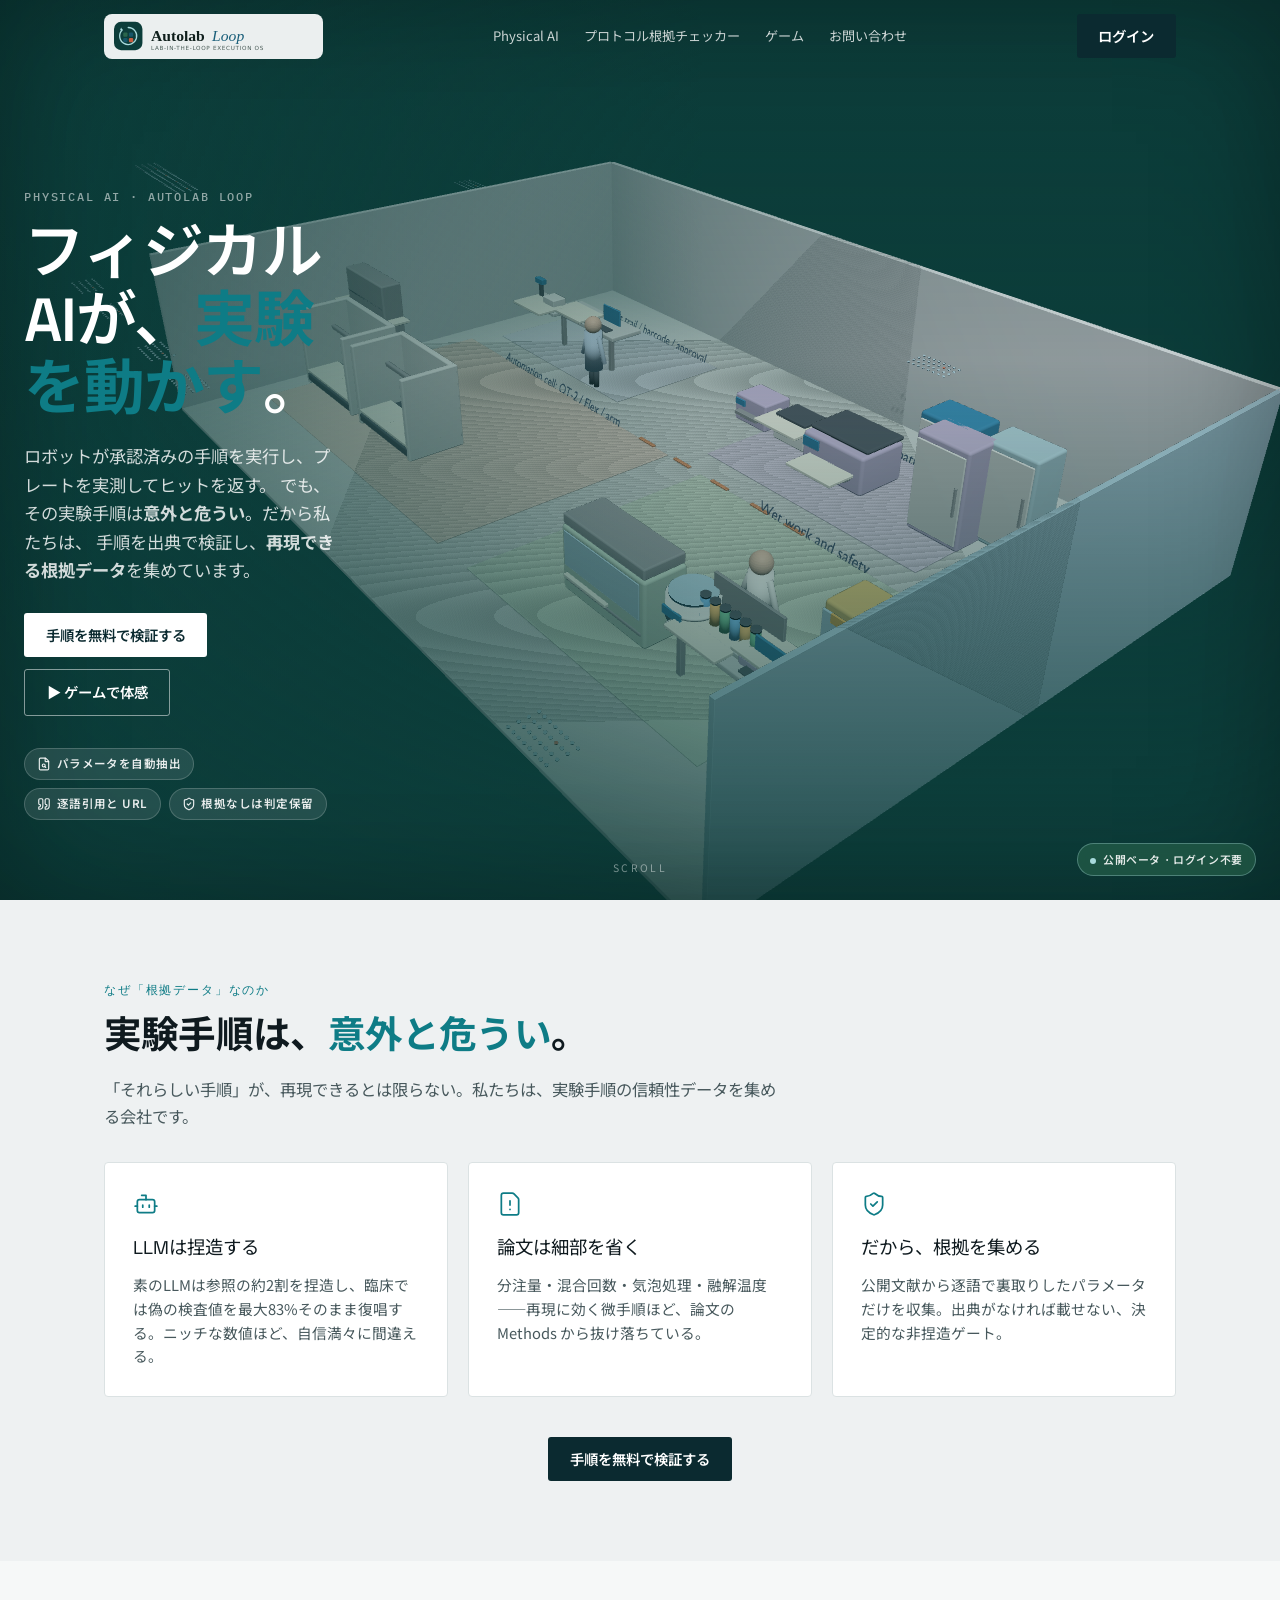
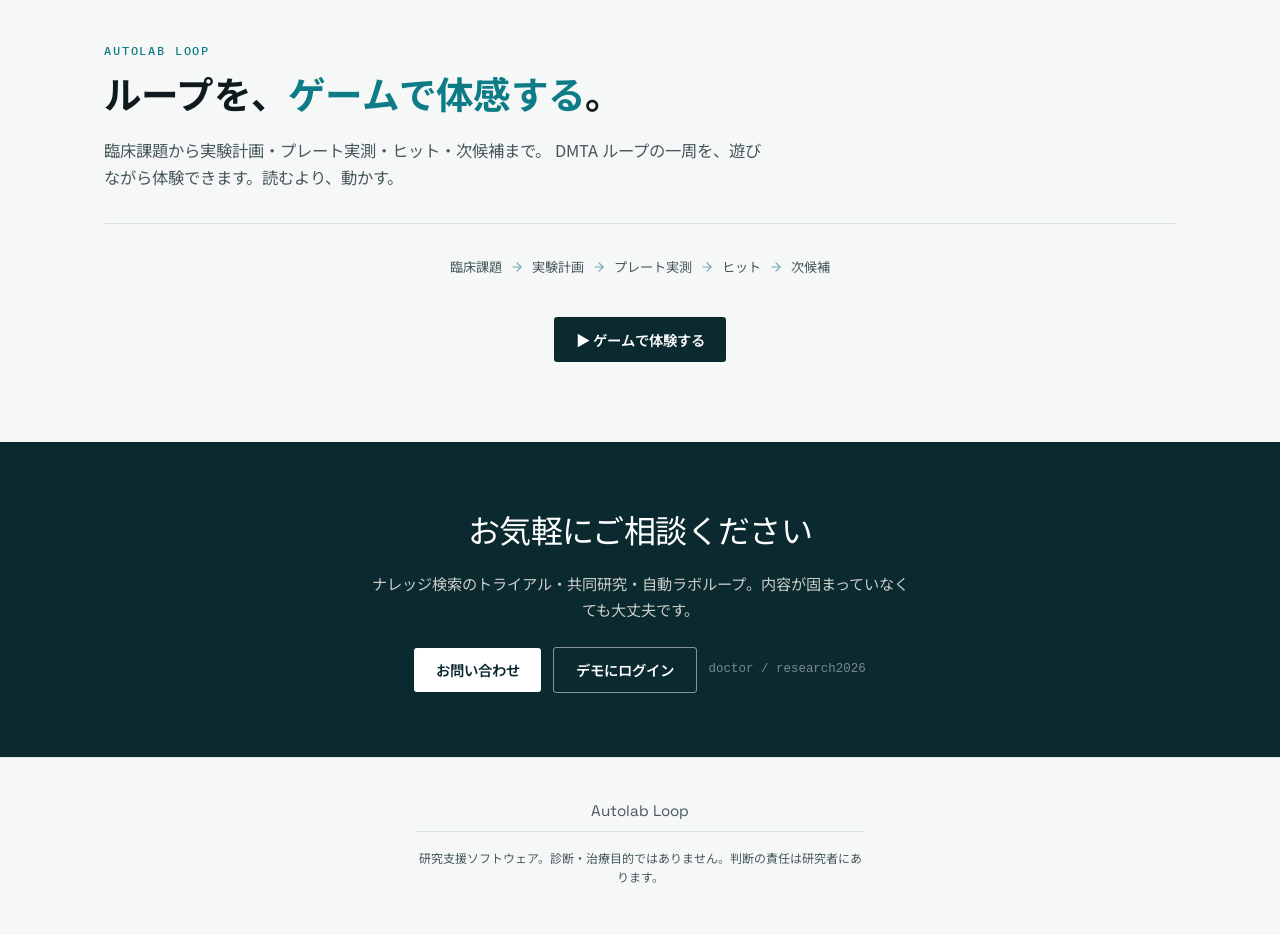
==== index.html @ 8e55e50b "Deploy: publish game + latest site build" ====
<!doctype html>
<html lang="ja">
  <head>
    <meta charset="UTF-8" />
    <link rel="icon" type="image/svg+xml" href="/brand/logo-icon.svg" />
    <meta name="viewport" content="width=device-width, initial-scale=1.0" />
    <meta name="description" content="Autolab Loop — 医師が臨床課題から DMTA を回す Lab-in-the-Loop 実行 OS" />
    <link rel="preconnect" href="https://fonts.googleapis.com" />
    <link rel="preconnect" href="https://fonts.gstatic.com" crossorigin />
    <link
      href="https://fonts.googleapis.com/css2?family=Space+Grotesk:wght@500;600;700&family=IBM+Plex+Mono:wght@400;500;600&family=Noto+Sans+JP:wght@400;500;700&display=swap"
      rel="stylesheet"
    />
    <title>Autolab Loop — Lab-in-the-Loop 実行基盤</title>
    <script type="module" crossorigin src="/assets/index-CVgSZzL8.js"></script>
    <link rel="stylesheet" crossorigin href="/assets/index-A05I773V.css">
  </head>
  <body>
    <div id="root"></div>
  </body>
</html>
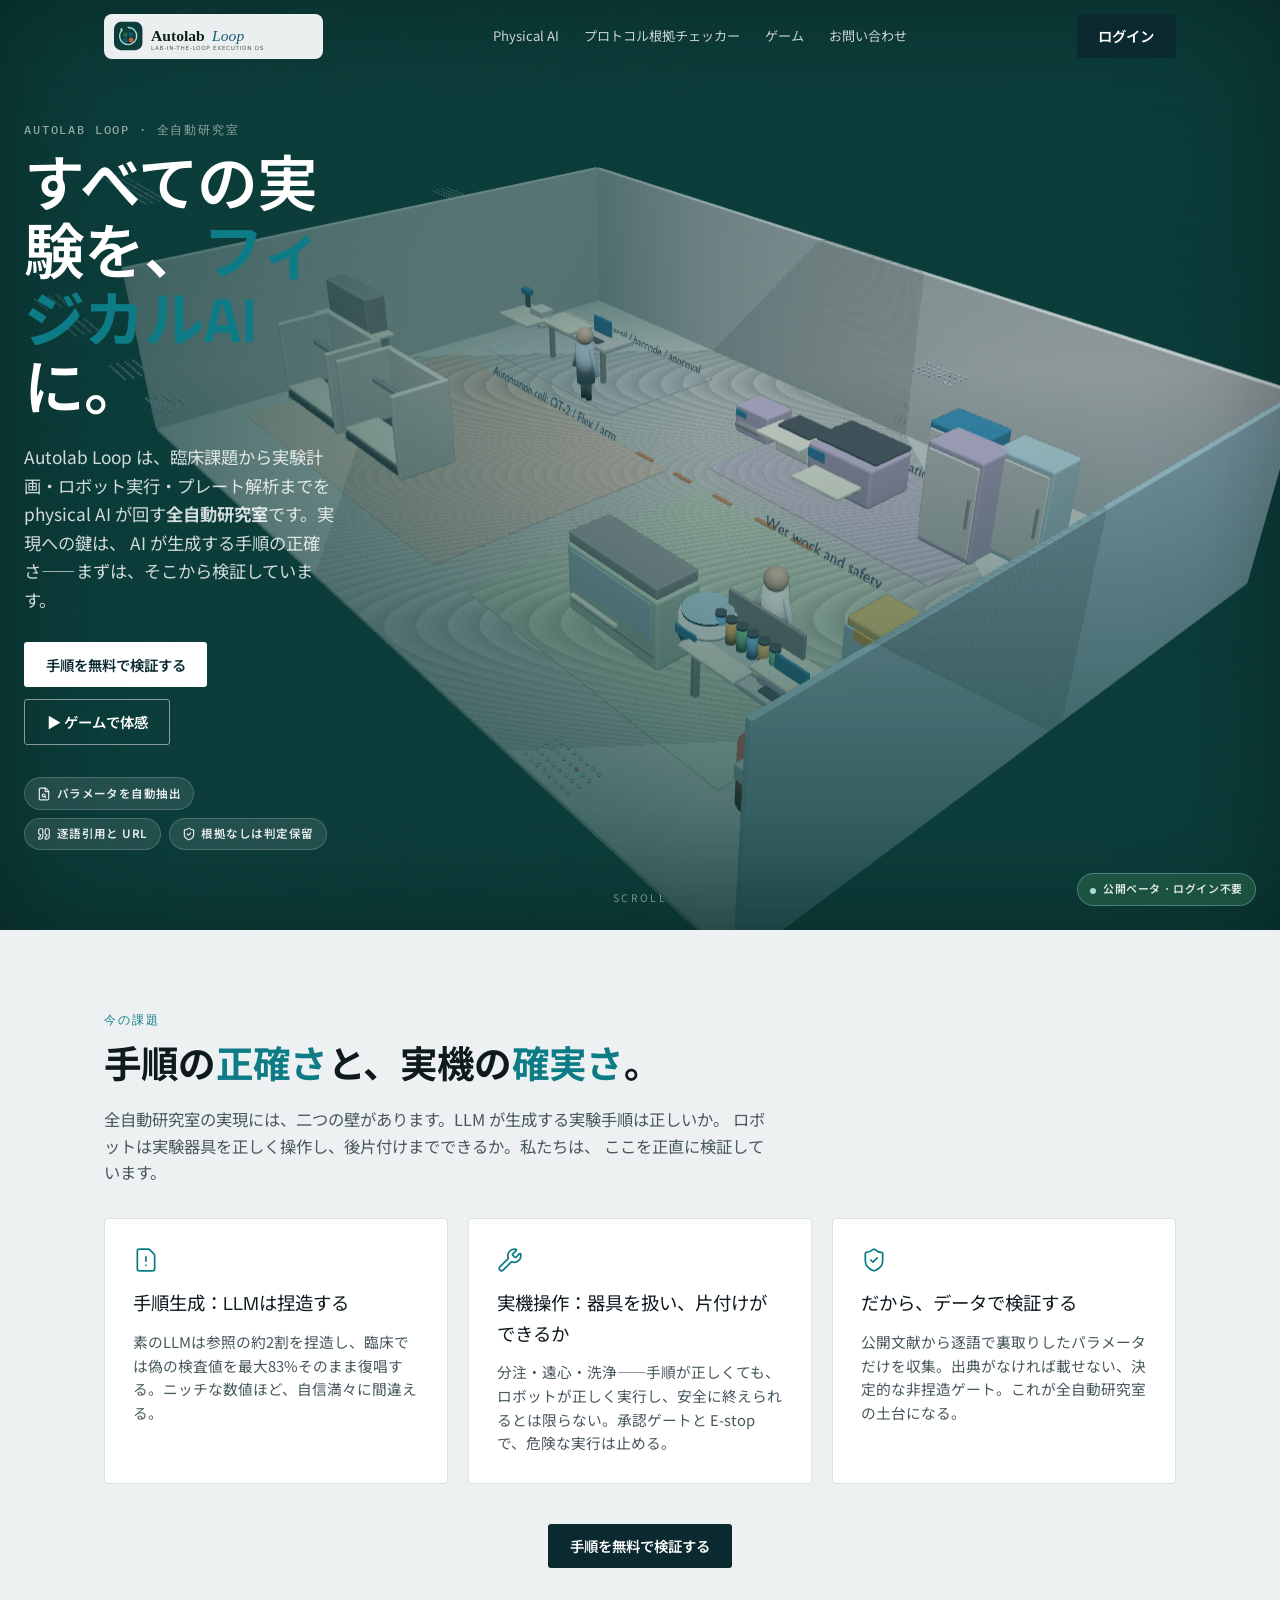
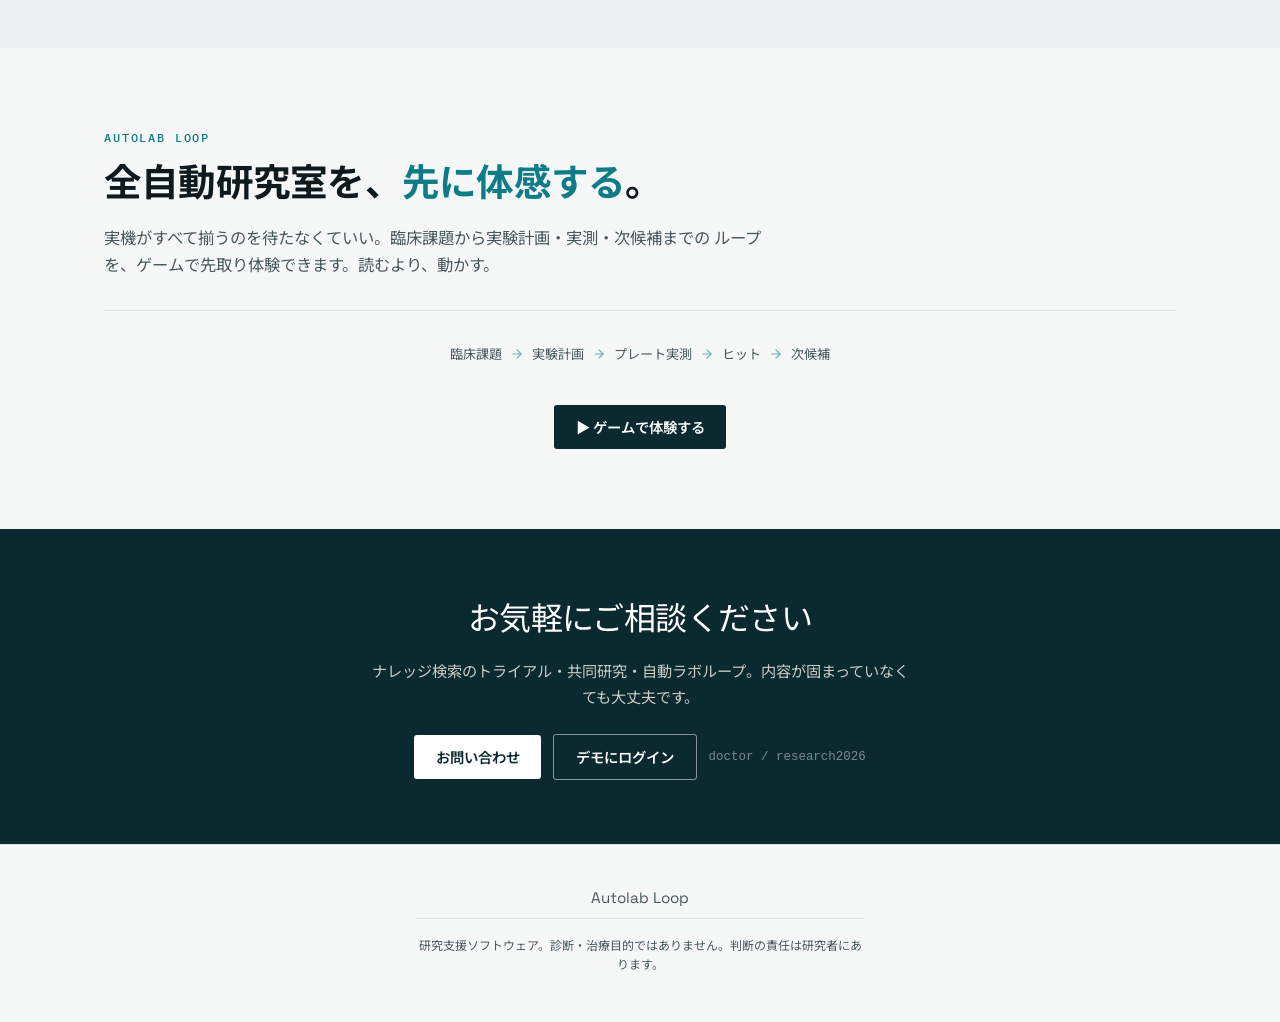
==== commit cc34b2a1: "Deploy: publish game + latest site build" ====
--- a/index.html
+++ b/index.html
@@ -12,7 +12,7 @@
       rel="stylesheet"
     />
     <title>Autolab Loop — Lab-in-the-Loop 実行基盤</title>
-    <script type="module" crossorigin src="/assets/index-CVgSZzL8.js"></script>
+    <script type="module" crossorigin src="/assets/index-BHdbxC7b.js"></script>
     <link rel="stylesheet" crossorigin href="/assets/index-A05I773V.css">
   </head>
   <body>
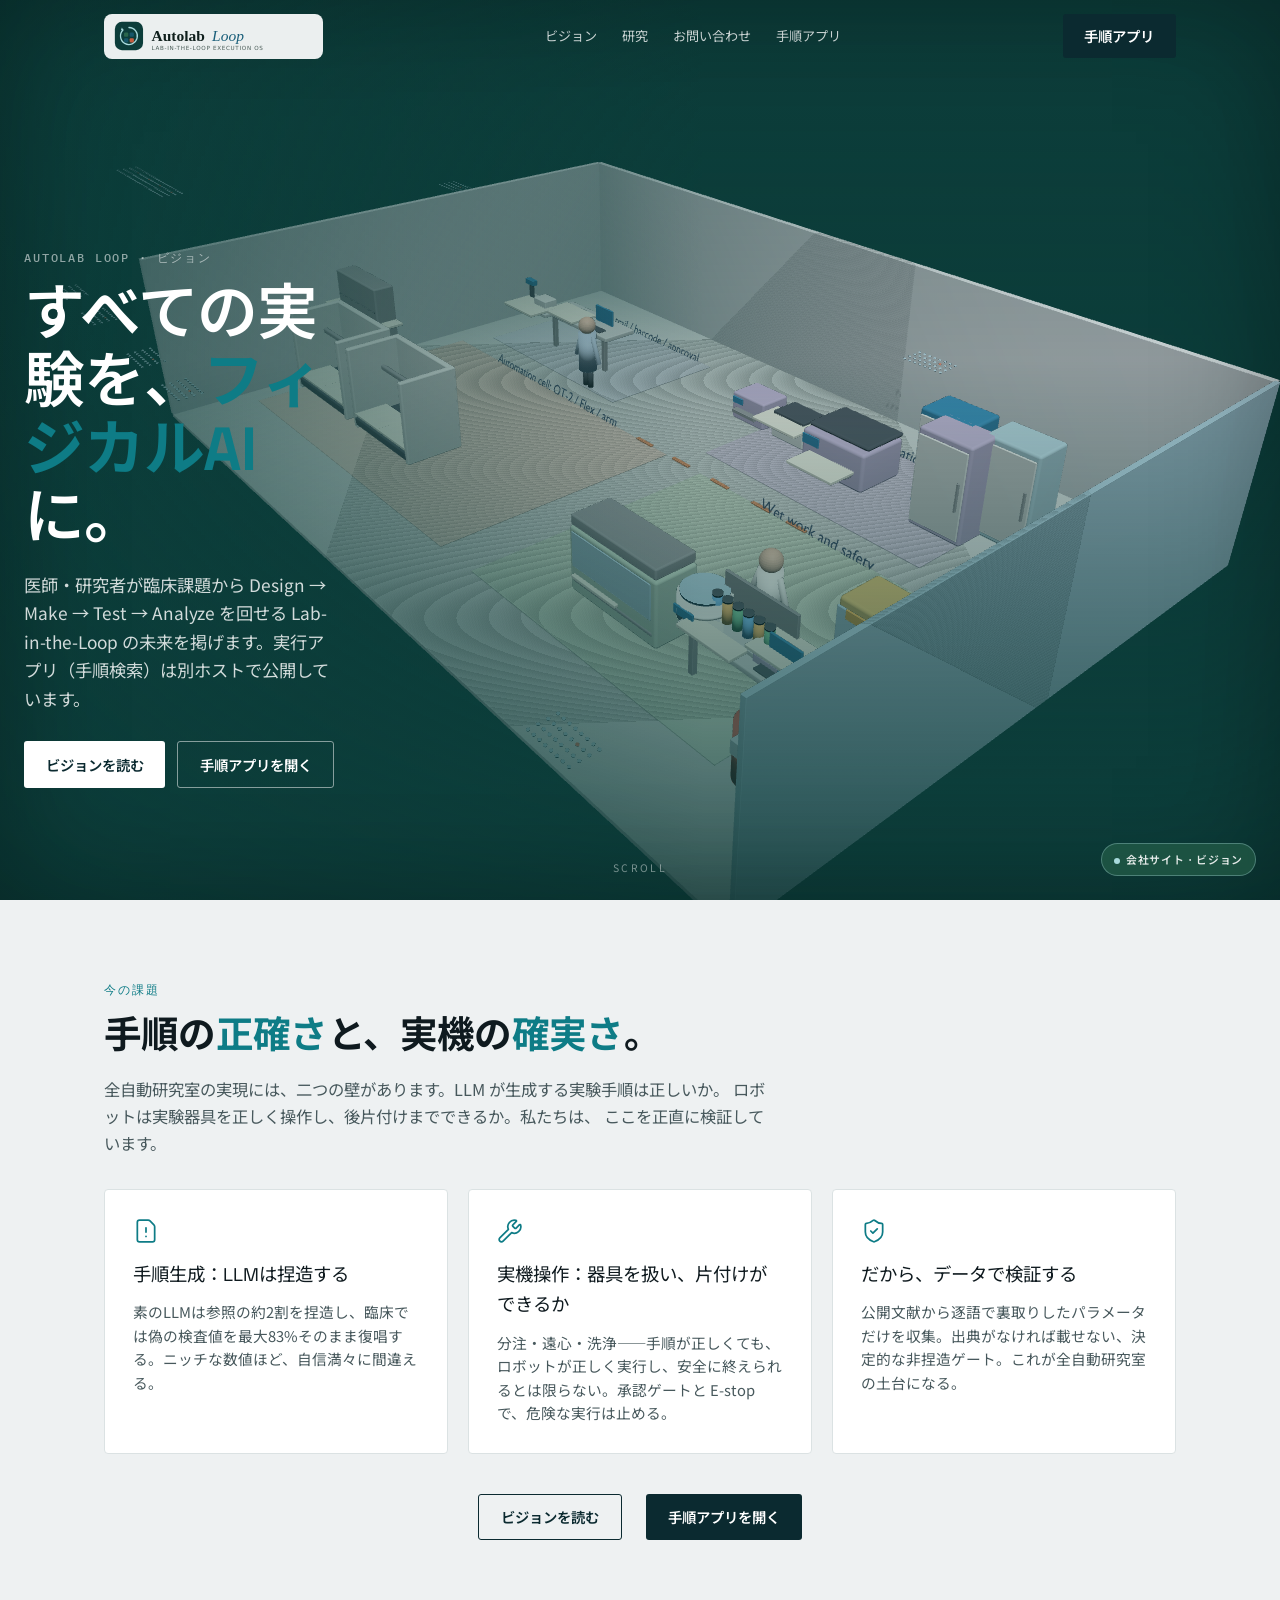
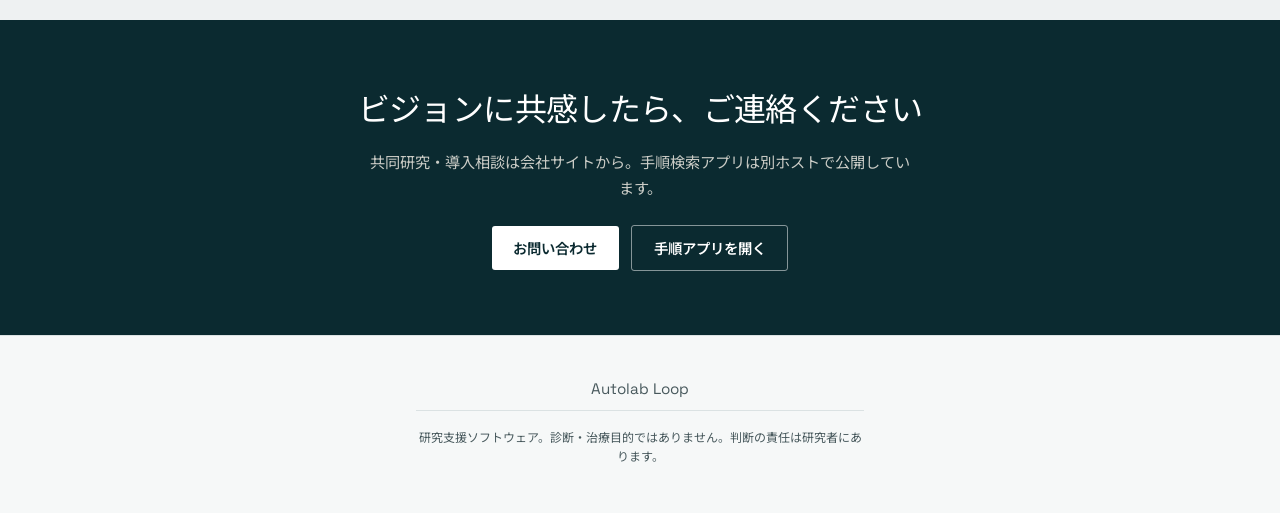
==== commit e846fded: "Specialize as company vision site; redirect /game to GCP app. Co-authored-by: Cursor <cursoragent@cu" ====
--- a/index.html
+++ b/index.html
@@ -12,8 +12,8 @@
       rel="stylesheet"
     />
     <title>Autolab Loop — Lab-in-the-Loop 実行基盤</title>
-    <script type="module" crossorigin src="/assets/index-BHdbxC7b.js"></script>
-    <link rel="stylesheet" crossorigin href="/assets/index-A05I773V.css">
+    <script type="module" crossorigin src="/assets/index-BkSNQyG3.js"></script>
+    <link rel="stylesheet" crossorigin href="/assets/index-viepvEU4.css">
   </head>
   <body>
     <div id="root"></div>
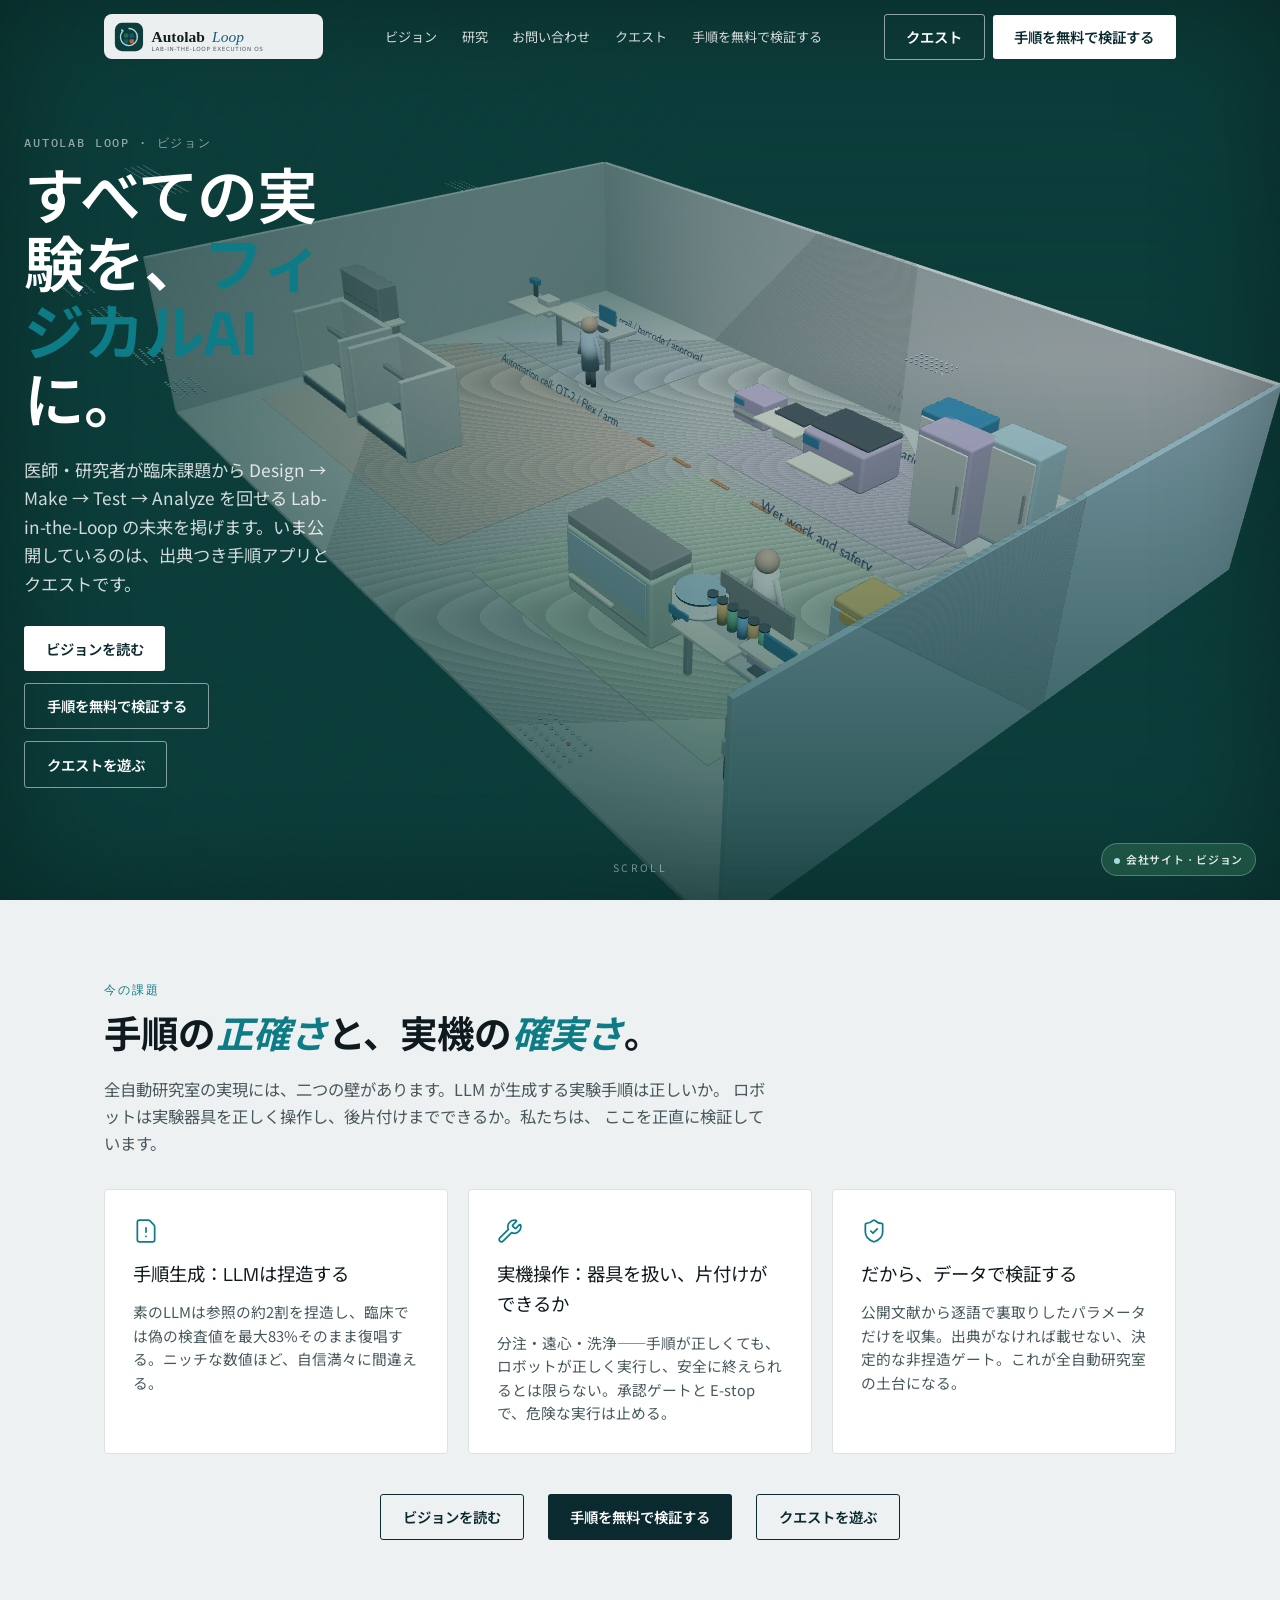
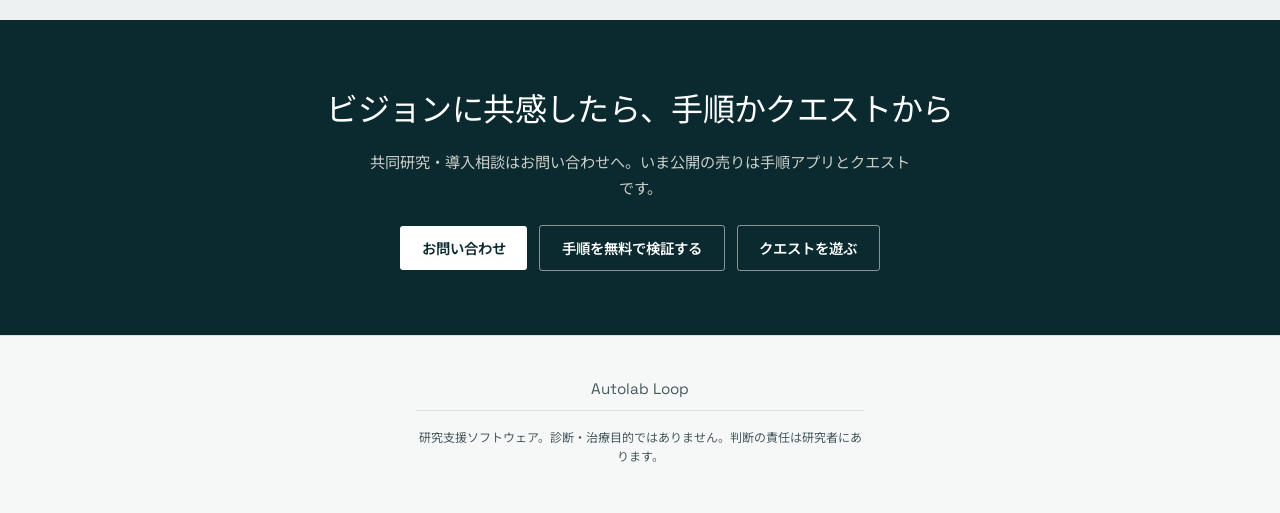
==== commit 6d00bc69: "Ship company CTAs to protocol search and quest. EOF  Co-authored-by: Cursor <cursoragent@cursor.com>" ====
--- a/index.html
+++ b/index.html
@@ -12,8 +12,10 @@
       rel="stylesheet"
     />
     <title>Autolab Loop — Lab-in-the-Loop 実行基盤</title>
-    <script type="module" crossorigin src="/assets/index-BkSNQyG3.js"></script>
-    <link rel="stylesheet" crossorigin href="/assets/index-viepvEU4.css">
+    <script type="module" crossorigin src="/assets/index-BzM7G8Aq.js"></script>
+    <link rel="modulepreload" crossorigin href="/assets/HomeLayout-CtEUGFu_.js">
+    <link rel="stylesheet" crossorigin href="/assets/HomeLayout-CP3YM33f.css">
+    <link rel="stylesheet" crossorigin href="/assets/index-CSLa71C0.css">
   </head>
   <body>
     <div id="root"></div>
--- a/assets/HomeLayout-CP3YM33f.css
+++ b/assets/HomeLayout-CP3YM33f.css
@@ -0,0 +1 @@
+.home-site{--ink:#0f1f1c;--ink-muted:#4a5c58;--paper:#f5f0e8;--paper-alt:#ebe4d8;--teal:#1a5f7a;--teal-dark:#0c3d3a;--green:#2d6a4f;--hit:#c45c3e;--rule:#d4cfc4;--serif:Georgia, "Times New Roman", "Yu Mincho", "Hiragino Mincho ProN", serif;--sans:system-ui, -apple-system, "Segoe UI", sans-serif;scroll-behavior:smooth;color:var(--ink);font-family:var(--sans);background:var(--paper);line-height:1.65}.home-container{max-width:1120px;margin:0 auto;padding:0 1.5rem}.home-kicker{letter-spacing:.14em;text-transform:uppercase;color:var(--teal);margin-bottom:.75rem;font-size:.72rem;font-weight:600}.home-kicker--light{color:#ffffff8c}.home-section h2{font-family:var(--serif);margin:0 0 1rem;font-size:clamp(1.65rem,3.5vw,2.35rem);font-weight:600;line-height:1.3}.home-section-lead{color:var(--ink-muted);max-width:42rem;margin:0 0 2rem;font-size:1.02rem}.home-section-lead--light{color:#ffffffb8}.home-section{padding:5rem 0}.home-section--alt{background:var(--paper-alt)}.home-section--dark{background:var(--teal-dark);color:#fff}.home-section--dark h2{color:#fff}.home-hero--minimal{background:var(--paper);min-height:auto;padding:7rem 0 3rem}.home-hero-glow--soft{opacity:.45;background:radial-gradient(70% 50% at 50% 0,#1a5f7a1f,#0000)}.home-hero-minimal-inner{text-align:center;flex-direction:column;align-items:center;gap:2.5rem;display:flex}.home-hero--minimal h1{font-family:var(--serif);letter-spacing:-.02em;margin:0 0 1rem;font-size:clamp(2.2rem,5.5vw,3.25rem);font-weight:600;line-height:1.2}.home-hero--minimal h1 em{color:var(--teal-dark);font-style:italic}.home-hero-tagline{color:var(--ink-muted);margin:0 0 1.75rem;font-size:1.05rem;line-height:1.6}.home-hero-minimal-visual{width:100%;max-width:520px}.home-hero-minimal-visual .lab-loop-scene{border-radius:12px;overflow:hidden;box-shadow:0 24px 48px #0c3d3a14}.home-block{border-top:1px solid var(--rule);padding:4rem 0}.home-block--alt{background:var(--paper-alt)}.home-block-inner{max-width:880px}.home-block-head{margin-bottom:2rem}.home-block-num{letter-spacing:.2em;color:var(--teal);margin-bottom:.65rem;font-size:.7rem;font-weight:600;display:block}.home-block-head h2{font-family:var(--serif);letter-spacing:-.01em;margin:0 0 .65rem;font-size:clamp(1.5rem,3vw,2rem);font-weight:600}.home-block-head p{color:var(--ink-muted);max-width:32rem;margin:0;font-size:.98rem;line-height:1.65}.home-block-note{color:var(--ink-muted);margin:1.5rem 0 0;font-size:.88rem;line-height:1.55}.home-dmta-strip{grid-template-columns:repeat(2,1fr);gap:.75rem;display:grid}@media (width>=720px){.home-dmta-strip{grid-template-columns:repeat(4,1fr);gap:0}}.home-dmta-item{border:1px solid var(--rule);background:#fff;border-radius:8px;align-items:flex-start;gap:.75rem;padding:1.25rem 1rem;display:flex;position:relative}@media (width>=720px){.home-dmta-item{border:none;border-right:1px solid var(--rule);background:0 0;border-radius:0;padding:0 1.25rem}.home-dmta-item:first-child{padding-left:0}.home-dmta-item:last-child{border-right:none;padding-right:0}}.home-dmta-letter{font-family:var(--serif);color:var(--teal-dark);font-size:1.75rem;font-weight:600;line-height:1}.home-dmta-item strong{margin-bottom:.15rem;font-size:.92rem;display:block}.home-dmta-item span{color:var(--ink-muted);font-size:.8rem}.home-dmta-sep{display:none}.home-tag-list{flex-wrap:wrap;gap:.5rem;margin:0;padding:0;list-style:none;display:flex}.home-tag-list li{border:1px solid var(--rule);color:var(--ink);background:#fff;border-radius:999px;padding:.45rem .85rem;font-size:.84rem}.home-block--alt .home-tag-list li{background:var(--paper)}.home-outcome-cards{grid-template-columns:1fr;gap:1rem;display:grid}@media (width>=720px){.home-outcome-cards{grid-template-columns:repeat(3,1fr)}}.home-outcome-card{border:1px solid var(--rule);background:#fff;border-radius:8px;padding:1.5rem}.home-block--alt .home-outcome-card{background:var(--paper)}.home-outcome-card h3{font-family:var(--serif);color:var(--teal-dark);margin:0 0 .5rem;font-size:1.05rem}.home-outcome-card p{color:var(--ink-muted);margin:0;font-size:.86rem;line-height:1.55}.home-flow-line{border-top:1px solid var(--rule);flex-wrap:wrap;justify-content:center;align-items:center;gap:.35rem .5rem;margin-top:2rem;padding-top:2rem;display:flex}.home-flow-step{color:var(--ink-muted);align-items:center;gap:.5rem;font-size:.82rem;display:inline-flex}.home-flow-arrow{color:var(--teal);opacity:.6}.home-cta--minimal{text-align:center;padding:3.5rem 0}.home-cta--minimal h2{font-family:var(--serif);margin:0 0 1.25rem;font-size:1.5rem}.home-cta--minimal p{display:none}.home-footer--minimal{text-align:center;border-top:1px solid var(--rule);padding:2rem 0 2.5rem}.home-footer--minimal>.home-container>p:first-child{font-family:var(--serif);margin:0 0 .5rem;font-size:.95rem}.home-footer--minimal .home-footer-disclaimer{max-width:28rem;margin:0 auto;font-size:.75rem}.home-value-grid{grid-template-columns:1fr;gap:1.25rem;display:grid}@media (width>=768px){.home-value-grid{grid-template-columns:repeat(3,1fr)}}.home-value-card{border:1px solid var(--rule);background:#fff;border-radius:4px;padding:1.75rem}.home-value-icon{color:var(--teal);margin-bottom:1rem}.home-value-card h3{font-family:var(--serif);margin:0 0 .65rem;font-size:1.15rem}.home-value-card p{color:var(--ink-muted);margin:0;font-size:.92rem;line-height:1.6}.home-focus-dmta{flex-direction:column;gap:.75rem;margin-top:2rem;display:flex}@media (width>=900px){.home-focus-dmta{flex-flow:wrap;align-items:stretch}}.home-focus-dmta-step{opacity:.55;background:#ffffff0d;border:1px solid #ffffff26;border-radius:4px;flex:1;align-items:flex-start;gap:.75rem;min-width:200px;padding:1.1rem 1rem;transition:opacity .25s,border-color .25s,background .25s;display:flex}.home-focus-dmta-step.is-active{opacity:1;background:#ffffff1a;border-color:#a8dadc80}.home-focus-dmta-letter{color:var(--step-color,#a8dadc);font-size:1.5rem;font-weight:800;line-height:1}.home-focus-dmta-step strong{color:#fff;margin-bottom:.25rem;font-size:.95rem;display:block}.home-focus-dmta-step p{color:#ffffffb8;margin:0;font-size:.82rem;line-height:1.45}.home-focus-dmta-arrow{color:#ffffff59;flex-shrink:0;margin-top:.35rem;display:none}@media (width>=900px){.home-focus-dmta-arrow{display:block}}.home-focus-dmta-loop{color:#ffffff8c;justify-content:center;align-items:center;gap:.4rem;width:100%;padding:.5rem;font-size:.78rem;display:flex}.home-focus-built{grid-template-columns:1fr;gap:.65rem;margin:0;padding:0;list-style:none;display:grid}@media (width>=640px){.home-focus-built{grid-template-columns:repeat(2,1fr)}}.home-focus-built li{border:1px solid var(--rule);background:#fff;border-radius:4px;align-items:flex-start;gap:.65rem;padding:1rem 1.1rem;display:flex}.home-focus-built li svg{color:var(--green);flex-shrink:0;margin-top:.1rem}.home-focus-built strong{margin-bottom:.15rem;font-size:.92rem;display:block}.home-focus-built span{color:var(--ink-muted);font-size:.82rem;line-height:1.45}.home-focus-outcomes{grid-template-columns:1fr;gap:1rem;margin-bottom:2rem;display:grid}@media (width>=768px){.home-focus-outcomes{grid-template-columns:repeat(2,1fr)}}.home-focus-outcome{border:1px solid var(--rule);background:#fff;border-radius:4px;padding:1.5rem}.home-focus-outcome svg{color:var(--teal);margin-bottom:.75rem}.home-focus-outcome h3{font-family:var(--serif);margin:0 0 .5rem;font-size:1.1rem}.home-focus-outcome p{color:var(--ink-muted);margin:0;font-size:.88rem;line-height:1.55}.home-focus-example{background:var(--teal-dark);color:#fff;border-radius:4px;padding:1.5rem 1.75rem}.home-focus-example h3{font-family:var(--serif);color:#fff;margin:0 0 1rem;font-size:1.05rem}.home-focus-example ol{flex-direction:column;gap:.85rem;margin:0;padding:0;list-style:none;display:flex}.home-focus-example li{border-left:2px solid #a8dadc73;flex-direction:column;gap:.2rem;padding-left:1rem;display:flex}.home-focus-example strong{letter-spacing:.06em;text-transform:uppercase;color:#a8dadc;font-size:.78rem}.home-focus-example span{color:#ffffffe0;font-size:.92rem;line-height:1.5}.home-btn{cursor:pointer;border:none;border-radius:3px;justify-content:center;align-items:center;padding:.65rem 1.35rem;font-size:.9rem;font-weight:600;text-decoration:none;transition:background .15s,color .15s,border-color .15s;display:inline-flex}.home-btn--solid{background:var(--teal-dark);color:#fff!important}.home-btn--solid:hover{background:#0a302e}.home-btn--ghost{border:1px solid var(--teal-dark);background:0 0;color:var(--teal-dark)!important}.home-btn--ghost:hover{background:#0c3d3a0f}.home-btn--light.home-btn--solid{background:#fff;color:var(--teal-dark)!important}.home-btn--light.home-btn--ghost{border-color:#ffffff80;color:#fff!important}.home-nav{z-index:100;transition:background .2s,box-shadow .2s;position:fixed;top:0;left:0;right:0}.home-nav--scrolled{-webkit-backdrop-filter:blur(10px);backdrop-filter:blur(10px);box-shadow:0 1px 0 var(--rule);background:#f5f0e8f0}.home-nav-inner{align-items:center;gap:1rem;max-width:1120px;margin:0 auto;padding:.85rem 1.5rem;display:flex}.home-nav-brand{cursor:pointer;text-align:left;background:0 0;border:none;flex:0 auto;align-items:center;min-width:0;max-width:min(200px,48vw);padding:0;text-decoration:none;display:inline-flex}.home-nav-logo{object-fit:contain;object-position:left center;max-width:100%;display:block;width:auto!important}.home-nav-logo--full{height:34px!important}.home-nav-brand-compact{align-items:center;gap:.4rem;min-width:0;display:none}.home-nav-logo--icon{flex-shrink:0;width:22px!important;height:22px!important}.home-nav-brand-name{font-family:var(--serif);letter-spacing:-.02em;color:var(--ink);white-space:nowrap;font-size:.92rem;font-weight:650;line-height:1}.home-nav-mark{font-family:var(--serif);color:var(--ink);font-size:1.15rem;font-weight:600;display:block}.home-nav-tag{letter-spacing:.06em;color:var(--ink-muted);font-size:.65rem;display:block}.home-nav-links{flex:1;justify-content:center;gap:.25rem;display:none}@media (width>=900px){.home-nav-links{display:flex}}.home-nav-links a{color:var(--ink-muted);cursor:pointer;background:0 0;border:none;border-radius:3px;padding:.4rem .65rem;font-size:.82rem;text-decoration:none;transition:color .15s,background .15s}.home-nav-links a:hover,.home-nav-links a.is-active{color:var(--teal-dark);background:#1a5f7a14}.home-nav-actions{flex-shrink:0;align-items:center;gap:.5rem;margin-left:auto;display:flex}.home-nav-actions .home-btn{white-space:nowrap;flex-shrink:0}.home-nav-toggle{cursor:pointer;color:var(--ink);background:0 0;border:none;flex-shrink:0;padding:.35rem;display:flex}@media (width<=899px){.home-nav-inner{gap:.4rem;padding:.55rem .85rem}.home-nav-brand{max-width:none}.home-nav-logo--full{display:none}.home-nav-brand-compact{display:inline-flex}.home-nav-actions{gap:.3rem}.home-nav-actions .home-btn{padding:.4rem .7rem;font-size:.8rem}}@media (width<=360px){.home-nav-brand-name{font-size:.92rem}.home-nav-actions .home-btn{padding:.38rem .55rem;font-size:.74rem}}@media (width>=900px){.home-nav-toggle{display:none}.home-nav-brand{max-width:none}.home-nav-logo--full{display:block;height:34px!important}.home-nav-brand-compact{display:none}}.home-nav-mobile{background:var(--paper);border-top:1px solid var(--rule);flex-direction:column;padding:.5rem 1.5rem 1rem;display:flex}@media (width>=900px){.home-nav-mobile{display:none}}.home-nav-mobile a{text-align:left;color:var(--ink-muted);cursor:pointer;border:none;border-bottom:1px solid var(--rule);background:0 0;padding:.65rem 0;font-size:.95rem;text-decoration:none;display:block}.home-nav-mobile a.is-active{color:var(--teal-dark);font-weight:600}.home-hero{flex-direction:column;justify-content:center;min-height:100vh;padding:6rem 1.5rem 4rem;display:flex;position:relative;overflow:hidden}.home-hero-bg{pointer-events:none;position:absolute;inset:0}.home-hero-grid{background-image:linear-gradient(#1a5f7a0a 1px,#0000 1px),linear-gradient(90deg,#1a5f7a0a 1px,#0000 1px);background-size:48px 48px;position:absolute;inset:0;-webkit-mask-image:radial-gradient(80% 70% at 70% 40%,#000,#0000);mask-image:radial-gradient(80% 70% at 70% 40%,#000,#0000)}.home-hero-glow{background:radial-gradient(#1a5f7a1f,#0000 70%);width:50%;height:60%;position:absolute;top:10%;right:5%}.home-hero-inner{grid-template-columns:1fr;align-items:center;gap:3rem;width:100%;max-width:1120px;margin:0 auto;display:grid;position:relative}@media (width>=960px){.home-hero-inner{grid-template-columns:1fr 1fr}}.home-hero h1{font-family:var(--serif);margin:0 0 1.25rem;font-size:clamp(2.2rem,5.5vw,3.4rem);font-weight:600;line-height:1.2}.home-hero h1 em{color:var(--teal);font-style:normal}.home-lead{color:var(--ink-muted);max-width:32rem;margin:0 0 1.75rem;font-size:1.05rem}.home-hero-actions{flex-wrap:wrap;gap:.75rem;margin-bottom:2rem;display:flex}.home-hero-pills{flex-wrap:wrap;gap:.5rem;display:flex}.home-hero-pills span{letter-spacing:.04em;color:var(--teal-dark);background:#1a5f7a14;border:1px solid #1a5f7a26;border-radius:999px;padding:.35rem .75rem;font-size:.72rem;font-weight:600}.home-hero-visual{flex-direction:column;align-items:center;width:100%;display:flex}.lab-loop-scene{aspect-ratio:4/3.6;border:1px solid var(--rule);background:#fff;border-radius:12px;width:100%;max-width:520px;position:relative;overflow:hidden;box-shadow:0 24px 48px #0c3d3a1f,inset 0 0 0 1px #fff9}.lab-loop-canvas{width:100%;height:100%;display:block}.lab-loop-phase-bar{background:linear-gradient(#0000,#f5f0e8f2);justify-content:center;gap:.35rem;padding:.5rem .75rem;display:flex;position:absolute;bottom:0;left:0;right:0}.lab-loop-phase-chip{color:var(--ink-muted);background:#ffffffb3;border-radius:4px;align-items:center;gap:.25rem;padding:.2rem .45rem;font-size:.62rem;display:flex}.lab-loop-phase-chip strong{color:var(--teal-dark);font-size:.7rem}.home-loop-showcase-head{text-align:center;margin-bottom:2.5rem}.home-loop-showcase-head h2,.home-loop-showcase-lead{margin-left:auto;margin-right:auto}.home-loop-showcase-track{flex-wrap:wrap;justify-content:center;align-items:center;gap:.5rem;margin-bottom:2rem;display:flex}.home-loop-showcase-step{color:#ffffff8c;cursor:pointer;background:#ffffff0d;border:2px solid #ffffff26;border-radius:8px;flex-direction:column;align-items:center;gap:.15rem;min-width:100px;padding:.85rem 1rem;transition:border-color .25s,background .25s,transform .25s;display:flex;position:relative}.home-loop-showcase-step:hover{border-color:#a8dadc66}.home-loop-showcase-step.is-active{border-color:var(--step-color,#a8dadc);color:#fff;background:#ffffff1f;transform:scale(1.05);box-shadow:0 0 24px #a8dadc26}.home-loop-showcase-step.is-done{color:#ffffffd9;border-color:#2d6a4f80}.home-loop-showcase-letter{color:var(--step-color,#a8dadc);font-size:1.5rem;font-weight:800;line-height:1}.home-loop-showcase-name{letter-spacing:.06em;text-transform:uppercase;font-size:.75rem;font-weight:700}.home-loop-showcase-ja{opacity:.75;text-align:center;max-width:90px;font-size:.68rem}.home-loop-showcase-arrow{display:none}@media (width>=700px){.home-loop-showcase-arrow{opacity:.4;display:block;position:absolute;top:50%;right:-14px;transform:translateY(-50%)}}.home-loop-showcase-return{color:#a8dadccc;align-items:center;gap:.35rem;padding:.5rem .75rem;font-size:.72rem;animation:4s linear infinite home-loop-spin;display:flex}@keyframes home-loop-spin{0%{transform:rotate(0)}to{transform:rotate(360deg)}}.home-loop-showcase-visual{max-width:480px;margin:0 auto 2rem}.home-loop-showcase-cta{text-align:center;margin:0}.home-loop-mini{background:#0003;border:1px solid #ffffff1f;border-radius:10px;justify-content:center;align-items:center;min-height:180px;padding:1.5rem;display:flex}.home-loop-mini-caption{text-align:center;color:#ffffffa6;margin-top:.75rem;font-size:.78rem;display:block}.home-loop-mini-bubble{color:var(--teal-dark);background:#fff;border-radius:8px;margin-bottom:1rem;padding:.65rem 1rem;font-size:.85rem;font-weight:600;animation:2s ease-in-out infinite home-bubble-pulse}@keyframes home-bubble-pulse{0%,to{transform:translateY(0)}50%{transform:translateY(-4px)}}.home-loop-mini-mols{justify-content:center;gap:1.25rem;display:flex}.home-loop-mini-mol{width:28px;height:28px;animation:2.5s ease-in-out infinite home-mol-float;animation-delay:calc(var(--i) * .3s);border:2.5px solid #a8dadc;border-radius:50%;position:relative}.home-loop-mini-mol:after{content:"";background:#a8dadc;width:16px;height:2px;position:absolute;top:4px;right:-18px}@keyframes home-mol-float{0%,to{transform:translateY(0)rotate(0)}50%{transform:translateY(-6px)rotate(8deg)}}.home-loop-mini-plate{width:100%}.home-loop-mini-plate-grid{grid-template-columns:repeat(12,1fr);gap:3px;max-width:280px;margin:0 auto;display:grid}.home-loop-mini-well{aspect-ratio:1;animation:.4s backwards home-well-in;animation-delay:var(--d,0s);background:#a8dadc40;border-radius:50%}.home-loop-mini-well.is-hit{background:var(--hit);animation:.6s backwards home-well-hit;animation-delay:var(--d,0s);box-shadow:0 0 8px #c45c3e99}@keyframes home-well-in{0%{opacity:0;transform:scale(0)}to{opacity:1;transform:scale(1)}}@keyframes home-well-hit{0%{background:#a8dadc40;transform:scale(.5)}to{background:var(--hit);transform:scale(1.15)}}.home-loop-mini-robot{width:100%;min-height:140px;position:relative}.home-loop-mini-arm{width:80px;height:100px;position:absolute;top:0;left:50%;transform:translate(-50%)}.home-loop-mini-arm-base{background:var(--teal-dark);border-radius:4px;width:12px;height:40px;margin-left:-6px;position:absolute;top:0;left:50%}.home-loop-mini-arm-seg{background:var(--teal);transform-origin:top;border-radius:3px;width:10px;height:50px;margin-left:-5px;animation:2.8s ease-in-out infinite home-arm-swing;position:absolute;top:36px;left:50%}.home-loop-mini-arm-tip{background:var(--teal);transform-origin:top;border-radius:3px;width:20px;height:36px;margin-left:-10px;animation:2.8s ease-in-out infinite home-arm-swing;position:absolute;top:80px;left:50%}@keyframes home-arm-swing{0%,to{transform:rotate(-15deg)}50%{transform:rotate(25deg)}}.home-loop-mini-drop{background:var(--green);opacity:0;border-radius:50%/40% 40% 60% 60%;width:8px;height:12px;animation:2.8s ease-in-out infinite home-drop;position:absolute;top:108px;left:58%}@keyframes home-drop{45%{opacity:0;transform:translateY(0)}55%{opacity:.9;transform:translateY(0)}70%{opacity:0;transform:translateY(20px)}to{opacity:0}}.home-loop-mini-plate--small{width:200px;position:absolute;bottom:0;left:50%;transform:translate(-50%)}.home-loop-mini-plate--small .home-loop-mini-plate-grid{grid-template-columns:repeat(8,1fr);max-width:160px}.home-loop-mini-design{text-align:center;width:100%}.home-scroll-hint{letter-spacing:.15em;text-transform:uppercase;color:var(--ink-muted);flex-direction:column;align-items:center;gap:.5rem;font-size:.65rem;display:flex;position:absolute;bottom:2rem;left:50%;transform:translate(-50%)}.home-scroll-line{background:linear-gradient(var(--teal), transparent);width:1px;height:32px}.plate-grid-wrap{border:1px solid var(--rule);background:#fff;border-radius:8px;width:100%;max-width:340px;padding:1.25rem;box-shadow:0 8px 32px #0c3d3a14}.plate-grid-label{letter-spacing:.08em;text-transform:uppercase;color:var(--ink-muted);margin-bottom:.75rem;font-size:.65rem}.plate-grid{aspect-ratio:3/2;grid-template-columns:repeat(12,1fr);gap:4px;display:grid}.plate-well{aspect-ratio:1;border-radius:50%}.plate-grid-legend{color:var(--ink-muted);gap:1rem;margin-top:.75rem;font-size:.7rem;display:flex}.plate-grid-legend span{align-items:center;gap:.35rem;display:flex}.plate-dot{border-radius:50%;width:8px;height:8px;display:inline-block}.plate-dot--base{background:#1a5f7a40}.plate-dot--hit{background:var(--hit)}.home-problem-grid{grid-template-columns:1fr;align-items:stretch;gap:1rem;display:grid}@media (width>=768px){.home-problem-grid{grid-template-columns:1fr auto 1fr;align-items:center}}.home-problem-card{border:1px solid var(--rule);background:#fff;border-radius:4px;padding:1.75rem}.home-problem-card h3{font-family:var(--serif);margin:0 0 1rem;font-size:1.05rem}.home-problem-card ul{margin:0;padding:0;list-style:none}.home-problem-card li{color:var(--ink-muted);align-items:flex-start;gap:.6rem;margin-bottom:.65rem;font-size:.92rem;display:flex}.home-problem-card--before{border-left:3px solid #9b2226}.home-problem-card--after{border-left:3px solid var(--green)}.home-problem-arrow{color:var(--teal);font-size:1.5rem;font-weight:300;display:none}@media (width>=768px){.home-problem-arrow{align-items:center;display:flex}}.home-persona-tabs{grid-template-columns:repeat(3,1fr);gap:.5rem;margin-bottom:1.5rem;display:grid}@media (width<=640px){.home-persona-tabs{grid-template-columns:1fr}}.home-persona-tabs button{border:1px solid var(--rule);cursor:pointer;text-align:left;background:#fff;border-radius:4px;padding:1rem;transition:border-color .2s,box-shadow .2s}.home-persona-tabs button.is-active{border-color:var(--persona-color,var(--teal));box-shadow:0 0 0 1px var(--persona-color,var(--teal))}.home-persona-age{display:none}.home-persona-tab-avatar{background:var(--persona-color,var(--teal));color:#fff;border-radius:50%;justify-content:center;align-items:center;width:2rem;height:2rem;margin-bottom:.5rem;font-size:.85rem;font-weight:600;display:inline-flex}.home-persona-tab-name{font-size:.9rem;font-weight:600;display:block}.home-persona-tab-role{color:var(--ink-muted);margin-top:.15rem;font-size:.72rem;display:block}.home-persona-panel{border:1px solid var(--rule);border-top:3px solid var(--persona-color,var(--teal));background:#fff;border-radius:4px;padding:2rem}.home-persona-header{border-bottom:1px solid var(--rule);gap:1.25rem;margin-bottom:2rem;padding-bottom:1.5rem;display:flex}.home-persona-avatar{background:var(--persona-color,var(--teal));color:#fff;width:4rem;height:4rem;font-family:var(--serif);border-radius:50%;flex-shrink:0;justify-content:center;align-items:center;font-size:1.5rem;display:flex}.home-persona-header h3{font-family:var(--serif);margin:0 0 .25rem;font-size:1.35rem}.home-persona-age{color:var(--ink-muted);font-size:.85rem;font-weight:400}.home-persona-role{color:var(--ink-muted);margin:0 0 .5rem;font-size:.88rem}.home-persona-tagline{color:var(--persona-color,var(--teal));margin:0;font-size:.95rem;font-style:italic}.home-persona-grid{grid-template-columns:1fr;gap:1.5rem;display:grid}@media (width>=900px){.home-persona-grid{grid-template-columns:1fr 1fr 1.1fr}}.home-persona-col h4{text-transform:uppercase;letter-spacing:.06em;color:var(--ink);align-items:center;gap:.4rem;margin:0 0 .75rem;font-size:.82rem;display:flex}.home-persona-col ul{color:var(--ink-muted);margin:0;padding-left:1.1rem;font-size:.88rem}.home-persona-col li{margin-bottom:.45rem}.home-persona-col--solution h4{color:var(--green)}.home-week-timeline{flex-direction:column;gap:.35rem;display:flex}.home-week-row{grid-template-columns:2rem 1fr;gap:.5rem;font-size:.82rem;display:grid}.home-week-day{color:var(--persona-color,var(--teal));font-weight:700}.home-week-task{color:var(--ink-muted)}.home-loop-explorer{grid-template-columns:1fr;gap:2rem;display:grid}@media (width>=900px){.home-loop-explorer{grid-template-columns:280px 1fr}}.home-loop-steps{flex-direction:column;gap:.35rem;display:flex}.home-loop-step{cursor:pointer;text-align:left;color:#ffffffb3;background:#ffffff0f;border:1px solid #ffffff1f;border-radius:4px;grid-template-rows:auto auto;grid-template-columns:auto 1fr;gap:0 .5rem;padding:.85rem 1rem;transition:background .2s,border-color .2s;display:grid;position:relative}.home-loop-step.is-active{border-color:var(--step-color);color:#fff;background:#ffffff1f}.home-loop-step-letter{font-family:var(--serif);color:var(--step-color);grid-row:1/3;font-size:1.75rem;line-height:1}.home-loop-step-name{font-size:.9rem;font-weight:600}.home-loop-step-ja{opacity:.7;font-size:.75rem}.home-loop-step-arrow{opacity:.3;position:absolute;top:50%;right:.75rem;transform:translateY(-50%)}.home-loop-return{color:#ffffff73;align-items:center;gap:.4rem;margin-top:.5rem;padding-left:.5rem;font-size:.75rem;display:flex}.home-loop-detail{border:1px solid #ffffff26;border-left:3px solid var(--step-color);background:#ffffff14;border-radius:4px;padding:1.75rem}.home-loop-detail-header{gap:1rem;margin-bottom:1.5rem;display:flex}.home-loop-detail-letter{font-family:var(--serif);color:var(--step-color);font-size:2.5rem;line-height:1}.home-loop-detail-header h3{font-family:var(--serif);margin:0 0 .5rem;font-size:1.2rem}.home-loop-detail-header p{color:#ffffffb8;margin:0;font-size:.9rem}.home-loop-detail-grid{grid-template-columns:1fr 1fr;gap:1.5rem;margin-bottom:1.5rem;display:grid}@media (width<=560px){.home-loop-detail-grid{grid-template-columns:1fr}}.home-loop-detail-grid h4{text-transform:uppercase;letter-spacing:.08em;color:#ffffff80;margin:0 0 .5rem;font-size:.72rem}.home-loop-detail-grid ul{color:#ffffffd9;margin:0;padding-left:1rem;font-size:.88rem}.home-loop-detail-grid li{margin-bottom:.35rem}.home-loop-progress{transform-origin:0;gap:.35rem;display:flex}.home-loop-progress span{background:#ffffff26;border-radius:2px;flex:1;height:3px}.home-loop-progress span.is-done{background:var(--step-color)}.home-auto-spectrum{border:1px solid var(--rule);background:#fff;border-radius:4px;grid-template-columns:repeat(3,1fr);gap:0;margin-bottom:1.5rem;display:grid;position:relative;overflow:hidden}.home-auto-tab{cursor:pointer;color:var(--ink-muted);z-index:1;background:0 0;border:none;flex-direction:column;align-items:center;gap:.25rem;padding:1.25rem .75rem;transition:color .2s,background .2s;display:flex;position:relative}.home-auto-tab.is-active{color:var(--teal-dark);background:#1a5f7a0f}.home-auto-tab-label{font-size:.9rem;font-weight:600}.home-auto-tab-sub{opacity:.7;font-size:.7rem}.home-auto-indicator{background:var(--teal);width:33.333%;height:3px;margin-left:16.666%;position:absolute;bottom:0;left:0;transform:translate(-50%)}.home-auto-panel{border:1px solid var(--rule);background:#fff;border-radius:4px;gap:1.5rem;margin-bottom:2rem;padding:1.75rem;display:flex}.home-auto-panel-icon{background:var(--paper);width:4rem;height:4rem;color:var(--teal);border-radius:4px;flex-shrink:0;justify-content:center;align-items:center;display:flex}.home-auto-panel h3{font-family:var(--serif);margin:0 0 .5rem;font-size:1.1rem}.home-auto-phase{color:var(--teal);margin-left:.35rem;font-size:.75rem;font-weight:400}.home-auto-panel p{color:var(--ink-muted);margin:0 0 .75rem;font-size:.92rem}.home-auto-panel ul{color:var(--ink-muted);margin:0;padding-left:1.1rem;font-size:.88rem}.home-auto-flow{background:#1a5f7a0f;border-radius:4px;flex-wrap:wrap;justify-content:center;align-items:center;gap:.25rem;padding:1.25rem;display:flex}.home-auto-flow-node{align-items:center;gap:.25rem;display:flex}.home-auto-flow-node span:first-child{border:1px solid var(--rule);background:#fff;border-radius:3px;padding:.35rem .65rem;font-size:.78rem;font-weight:500}.home-auto-flow-arrow{color:var(--teal);margin:0 .15rem;font-size:.85rem}.home-compare-cards{grid-template-columns:1fr;gap:1rem;display:grid}@media (width>=640px){.home-compare-cards{grid-template-columns:1fr 1fr}}.home-compare-card{border:1px solid var(--rule);background:#fff;border-radius:4px;padding:1.25rem}.home-compare-card h3{color:var(--ink);margin:0 0 .75rem;font-size:.88rem;font-weight:600}.home-compare-split{grid-template-columns:1fr 1fr;gap:.75rem;display:grid}.home-compare-label{text-transform:uppercase;letter-spacing:.06em;color:var(--ink-muted);margin-bottom:.25rem;font-size:.65rem;display:block}.home-compare-other p,.home-compare-autolab p{color:var(--ink-muted);margin:0;font-size:.82rem;line-height:1.5}.home-compare-autolab p{color:var(--teal-dark);font-weight:500}.home-quote{border-left:3px solid var(--teal);font-family:var(--serif);background:#1a5f7a0f;margin:2.5rem 0 0;padding:1.25rem 1.5rem;font-size:1.05rem;line-height:1.55}.home-landscape-subhead{color:var(--ink);margin:2rem 0 1rem;font-size:1rem;font-weight:600}.home-landscape-layer-grid{grid-template-columns:1fr;gap:1rem;margin-bottom:2rem;display:grid}@media (width>=768px){.home-landscape-layer-grid{grid-template-columns:repeat(3,1fr)}}.home-landscape-layer{border:1px solid var(--rule);background:#fff;border-radius:4px;padding:1.25rem;position:relative}.home-landscape-layer--us{border-color:var(--teal);box-shadow:0 0 0 1px #1a5f7a26}.home-landscape-layer-num{letter-spacing:.08em;text-transform:uppercase;color:var(--teal);margin-bottom:.5rem;font-size:.65rem;font-weight:700;display:inline-block}.home-landscape-layer h4{margin:0 0 .5rem;font-size:.95rem}.home-landscape-layer p{color:var(--ink-muted);margin:0 0 .5rem;font-size:.82rem;line-height:1.55}.home-landscape-layer-vendors{color:var(--teal-dark);font-size:.78rem;font-weight:500}.home-landscape-gap{opacity:.9;font-style:italic}.home-landscape-player-list{flex-direction:column;gap:1rem;margin-bottom:2rem;display:flex}.home-landscape-player{border:1px solid var(--rule);background:#fff;border-radius:4px;overflow:hidden}.home-landscape-player-head{border-bottom:1px solid var(--rule);background:#0c3d3a0f;flex-wrap:wrap;justify-content:space-between;gap:.5rem;padding:1rem 1.25rem;display:flex}.home-landscape-player-head h3{margin:0;font-size:.95rem}.home-landscape-player-head span{color:var(--ink-muted);font-size:.72rem}.home-landscape-player-body{grid-template-columns:1fr;gap:0;display:grid}@media (width>=768px){.home-landscape-player-body{grid-template-columns:1fr 1fr}}.home-landscape-player-body>div{padding:1.25rem}.home-landscape-player-body h4{text-transform:uppercase;letter-spacing:.06em;color:var(--ink-muted);margin:0 0 .5rem;font-size:.72rem}.home-landscape-player-body p{color:var(--ink);margin:0;font-size:.84rem;line-height:1.55}.home-landscape-wedge{border-top:1px solid var(--rule);background:#2d6a4f0f}@media (width>=768px){.home-landscape-wedge{border-top:none;border-left:1px solid var(--rule)}}.home-landscape-heavy{border:1px solid var(--rule);background:#fff;border-radius:4px;margin-bottom:1rem;padding:1.5rem}.home-landscape-heavy h3{margin:0 0 1rem;font-size:.95rem}.home-landscape-heavy-grid{grid-template-columns:1fr;gap:1.25rem;margin-bottom:1rem;display:grid}@media (width>=640px){.home-landscape-heavy-grid{grid-template-columns:1fr 1fr}}.home-landscape-heavy h4{color:var(--teal-dark);margin:0 0 .5rem;font-size:.78rem;font-weight:600}.home-landscape-heavy ul{color:var(--ink-muted);margin:0;padding-left:1.1rem;font-size:.84rem;line-height:1.55}.home-landscape-heavy-autolab{color:var(--teal-dark);border-top:1px solid var(--rule);margin:0;padding-top:1rem;font-size:.88rem;font-weight:500;line-height:1.55}.home-landscape-more{text-align:center;margin-top:1.5rem}.home-roadmap{flex-direction:column;gap:0;margin-bottom:2.5rem;display:flex}.home-roadmap-item{grid-template-columns:2rem 1fr;gap:1rem;display:grid}.home-roadmap-marker{flex-direction:column;align-items:center;display:flex}.home-roadmap-dot{background:var(--rule);width:12px;height:12px;box-shadow:0 0 0 2px var(--rule);border:2px solid #fff;border-radius:50%;flex-shrink:0}.home-roadmap-item--now .home-roadmap-dot{background:var(--hit);box-shadow:0 0 0 2px var(--hit)}.home-roadmap-item--next .home-roadmap-dot{background:var(--teal);box-shadow:0 0 0 2px var(--teal)}.home-roadmap-line{background:var(--rule);flex:1;width:2px;min-height:2rem}.home-roadmap-content{padding-bottom:2rem}.home-roadmap-status{text-transform:uppercase;letter-spacing:.08em;color:var(--teal);font-size:.65rem;font-weight:600}.home-roadmap-phase{color:var(--ink-muted);margin-left:.5rem;font-size:.78rem}.home-roadmap-content h3{font-family:var(--serif);margin:.35rem 0;font-size:1.1rem}.home-roadmap-content p{color:var(--ink-muted);margin:0;font-size:.88rem}.home-principles{grid-template-columns:repeat(3,1fr);gap:1rem;display:grid}@media (width<=640px){.home-principles{grid-template-columns:1fr}}.home-principle{border:1px solid var(--rule);background:#fff;border-radius:4px;flex-direction:column;gap:.25rem;padding:1rem;display:flex}.home-principle strong{color:var(--teal-dark);font-size:.88rem}.home-principle span{color:var(--ink-muted);font-size:.78rem}.home-cta{background:var(--teal-dark);color:#fff;padding:4rem 0}.home-cta-inner{text-align:center}.home-cta h2{font-family:var(--serif);margin:0 0 .75rem;font-size:clamp(1.5rem,3vw,2rem)}.home-cta p{color:#ffffffbf;max-width:32rem;margin:0 auto 1.5rem}.home-cta-actions{flex-wrap:wrap;justify-content:center;align-items:center;gap:.75rem;display:flex}.home-cta-hint{color:#ffffff73;font-family:monospace;font-size:.78rem}.home-footer{color:var(--ink-muted);border-top:1px solid var(--rule);padding:2.5rem 0 3rem;font-size:.78rem}.home-footer p{margin:0 0 .5rem}.home-footer-disclaimer{border-top:1px solid var(--rule);margin-top:1.25rem;padding-top:1rem;line-height:1.6}.home-lab-summary{border-top:1px solid #ffffff1f;flex-wrap:wrap;gap:1.5rem;margin-top:1.5rem;padding-top:1.25rem;display:flex}.home-lab-summary div{flex-direction:column;gap:.15rem;display:flex}.home-lab-summary strong{font-family:var(--serif);color:#fff;font-size:1.5rem}.home-lab-summary span{color:#ffffff80;font-size:.75rem}.home-lab-pipeline{background:#ffffff0f;border:1px solid #ffffff1f;border-radius:4px;margin:2rem 0;padding:1.5rem}.home-lab-pipeline-title{text-transform:uppercase;letter-spacing:.08em;color:#ffffff80;margin:0 0 1rem;font-size:.78rem}.home-lab-pipeline-steps{grid-template-columns:1fr;gap:1rem;display:grid}@media (width>=768px){.home-lab-pipeline-steps{grid-template-columns:repeat(3,1fr)}}.home-lab-pipeline-step{background:#ffffff0a;border-radius:4px;flex-direction:column;gap:.35rem;padding:1rem;display:flex;position:relative}.home-lab-cmd{font-family:var(--mono);color:#7ec8b8;background:#0003;border-radius:2px;align-self:flex-start;padding:.15rem .4rem;font-size:.72rem}.home-lab-pipeline-step strong{color:#fff;font-size:.95rem}.home-lab-pipeline-step span{color:#fff9;font-size:.8rem;line-height:1.45}.home-lab-pipeline-eq{margin-top:.25rem;color:#fff6!important;font-size:.72rem!important}.home-lab-pipeline-arrow{color:#ffffff4d;z-index:1;display:none;position:absolute;top:50%;right:-.75rem;transform:translateY(-50%)}@media (width>=768px){.home-lab-pipeline-arrow{display:block}}.home-lab-grid{grid-template-columns:1fr;gap:1.5rem;margin-bottom:2.5rem;display:grid}@media (width>=900px){.home-lab-grid{grid-template-columns:340px 1fr}}.home-lab-list-title{text-transform:uppercase;letter-spacing:.08em;color:#ffffff73;margin:0 0 .75rem;font-size:.75rem}.home-lab-item{cursor:pointer;text-align:left;color:#ffffffbf;background:#ffffff0a;border:1px solid #ffffff1a;border-radius:4px;align-items:center;gap:.75rem;width:100%;margin-bottom:.35rem;padding:.75rem .85rem;transition:background .15s,border-color .15s;display:flex}.home-lab-item:hover{background:#ffffff14}.home-lab-item.is-active{color:#fff;background:#ffffff1f;border-color:#7ec8b880}.home-lab-item-text{flex-direction:column;flex:1;min-width:0;display:flex}.home-lab-item-name{white-space:nowrap;text-overflow:ellipsis;font-size:.85rem;font-weight:600;overflow:hidden}.home-lab-item-cat{opacity:.55;font-size:.68rem}.home-lab-badge{white-space:nowrap;border-radius:2px;flex-shrink:0;padding:.2rem .45rem;font-size:.62rem;font-weight:600}.home-lab-badge--active{color:#a8e6cf;background:#2d6a4f59}.home-lab-badge--planned{color:#f4c896;background:#bc6c254d}.home-lab-badge--roadmap{color:#ffffff8c;background:#ffffff1a}.home-lab-detail{background:#ffffff14;border:1px solid #ffffff26;border-radius:4px;padding:1.75rem}.home-lab-detail h3{font-family:var(--serif);color:#fff;margin:.75rem 0 .5rem;font-size:1.35rem}.home-lab-detail-role{color:#ffffffb8;margin:0 0 1.25rem;font-size:.92rem;line-height:1.55}.home-lab-dl{gap:.75rem;margin-bottom:1.25rem;display:grid}.home-lab-dl dt{text-transform:uppercase;letter-spacing:.06em;color:#ffffff73;margin-bottom:.2rem;font-size:.68rem}.home-lab-dl dd{color:#ffffffd9;margin:0;font-size:.88rem}.home-lab-dl code{color:#7ec8b8;font-size:.8rem}.home-lab-split{grid-template-columns:1fr 1fr;gap:1rem;display:grid}@media (width<=560px){.home-lab-split{grid-template-columns:1fr}}.home-lab-split h4{text-transform:uppercase;letter-spacing:.06em;color:#ffffff80;margin:0 0 .5rem;font-size:.72rem}.home-lab-split ul{color:#fffc;margin:0;padding-left:1rem;font-size:.82rem}.home-lab-split li{margin-bottom:.35rem}.home-lab-human li{color:#ffffff8c}.home-lab-matrix h3{font-family:var(--serif);color:#fff;margin:0 0 1rem;font-size:1.1rem}.home-lab-matrix-table-wrap{border:1px solid #ffffff1f;border-radius:4px;overflow-x:auto}.home-lab-matrix-table{border-collapse:collapse;width:100%;font-size:.8rem}.home-lab-matrix-table th,.home-lab-matrix-table td{text-align:left;vertical-align:top;border-bottom:1px solid #ffffff14;padding:.65rem .85rem}.home-lab-matrix-table th{color:#fff9;text-transform:uppercase;letter-spacing:.04em;background:#0003;font-size:.72rem;font-weight:600}.home-lab-matrix-table td{color:#ffffffc7}.home-lab-matrix-table td:first-child{color:#fff;white-space:nowrap;font-weight:600}.home-lab-matrix-table tr:last-child td{border-bottom:none}.home-lab-matrix-note{color:#ffffff73;margin:1rem 0 0;font-size:.78rem;line-height:1.55}.home-page-hero{background:var(--paper);border-bottom:1px solid var(--rule);padding:7rem 0 3rem}.home-page-hero h1{font-family:var(--serif);margin:0 0 1rem;font-size:clamp(1.85rem,4vw,2.75rem);font-weight:600;line-height:1.25}.home-page-hero-lead{color:var(--ink-muted);max-width:42rem;margin:0;font-size:1.05rem;line-height:1.65}.home-overview-grid{grid-template-columns:1fr;gap:1.25rem;display:grid}.home-overview-groups{flex-direction:column;gap:.35rem;margin-bottom:1.5rem;display:flex}.home-overview-group-label{color:var(--ink-muted);margin:0;font-size:.82rem;line-height:1.5}.home-overview-group-label span{color:var(--teal-dark);font-weight:700}.home-overview-group-tag{letter-spacing:.06em;text-transform:uppercase;border-radius:3px;margin-bottom:.75rem;padding:.2rem .45rem;font-size:.62rem;font-weight:700;display:inline-block}.home-overview-group-tag--product{color:var(--teal-dark);background:#1a5f7a1f}.home-overview-group-tag--research{color:#8b5a2b;background:#bc6c251f}.home-overview-group-tag--business{color:var(--green);background:#2d6a4f1f}.home-cross-links{flex-wrap:wrap;gap:.75rem;display:flex}.home-product-case-link{color:var(--ink-muted);margin:1rem 0 0;font-size:.88rem}.home-product-case-link a{color:var(--teal);font-weight:600}@media (width>=768px){.home-overview-grid{grid-template-columns:repeat(2,1fr)}}@media (width>=1024px){.home-overview-grid{grid-template-columns:repeat(4,1fr)}}.home-overview-card{border:1px solid var(--rule);height:100%;color:inherit;background:#fff;border-radius:4px;flex-direction:column;padding:1.75rem;text-decoration:none;transition:border-color .2s,box-shadow .2s,transform .2s;display:flex}.home-overview-card:hover{border-color:var(--teal);transform:translateY(-2px);box-shadow:0 8px 24px #0c3d3a14}.home-overview-icon{color:var(--teal);margin-bottom:1rem}.home-overview-card h3{font-family:var(--serif);margin:0 0 .65rem;font-size:1.25rem}.home-overview-card p{color:var(--ink-muted);flex:1;margin:0 0 1.25rem;font-size:.92rem;line-height:1.55}.home-overview-link{color:var(--teal);align-items:center;gap:.35rem;font-size:.88rem;font-weight:600;display:inline-flex}.home-company-mission{border:1px solid var(--rule);background:#fff;border-radius:4px;margin-bottom:1.5rem;padding:1.75rem}.home-company-mission h3{font-family:var(--serif);margin:0 0 .75rem;font-size:1.1rem}.home-company-mission p{color:var(--ink-muted);margin:0;line-height:1.65}.home-company-facts{border:1px solid var(--rule);background:#fff;border-radius:4px;grid-template-columns:1fr;gap:0;margin-bottom:1.5rem;display:grid;overflow:hidden}@media (width>=640px){.home-company-facts{grid-template-columns:1fr 1fr}}.home-company-fact{border-bottom:1px solid var(--rule);padding:1rem 1.25rem}.home-company-fact:nth-last-child(-n+2){border-bottom:none}@media (width<=639px){.home-company-fact:last-child{border-bottom:none}}.home-company-fact dt{letter-spacing:.06em;text-transform:uppercase;color:var(--teal);margin-bottom:.35rem;font-size:.72rem;font-weight:600}.home-company-fact dd{color:var(--ink);margin:0;font-size:.95rem;line-height:1.5}.home-company-disclaimer{background:var(--paper-alt);border:1px solid var(--rule);border-radius:4px;padding:1.75rem}.home-company-disclaimer h3{margin:0 0 .75rem;font-size:1rem}.home-company-disclaimer ul{color:var(--ink-muted);margin:0 0 1rem;padding-left:1.25rem;font-size:.92rem;line-height:1.65}.home-company-disclaimer li{margin-bottom:.35rem}.home-company-ref{color:var(--ink-muted);margin:0;font-size:.8rem;line-height:1.55}.home-case-insights{grid-template-columns:1fr;gap:1rem;display:grid}@media (width>=640px){.home-case-insights{grid-template-columns:repeat(2,1fr)}}@media (width>=1024px){.home-case-insights{grid-template-columns:repeat(3,1fr)}}.home-case-insight{border:1px solid var(--rule);background:#fff;border-radius:4px;padding:1.25rem}.home-case-insight h3{font-family:var(--serif);margin:0 0 .5rem;font-size:1rem}.home-case-insight p{color:var(--ink-muted);margin:0 0 .65rem;font-size:.88rem;line-height:1.55}.home-case-source{color:var(--teal);letter-spacing:.02em;font-size:.72rem}.home-sponsored-grid{grid-template-columns:1fr;gap:1rem;display:grid}@media (width>=768px){.home-sponsored-grid{grid-template-columns:repeat(2,1fr)}}@media (width>=1100px){.home-sponsored-grid{grid-template-columns:repeat(3,1fr)}}.home-sponsored-card{border:1px solid var(--rule);border-left:3px solid var(--teal);background:#fff;border-radius:4px;padding:1.15rem}.home-sponsored-card--insilico{border-left-color:#1a5f7a}.home-sponsored-card--enterprise-litl{border-left-color:#c45c3e}.home-sponsored-card--enterprise-design{border-left-color:#bc6c25}.home-sponsored-card--infra{border-left-color:var(--ink-muted)}.home-sponsored-head{justify-content:space-between;align-items:center;margin-bottom:.5rem;display:flex}.home-sponsored-id{letter-spacing:.06em;color:var(--teal-dark);font-size:.72rem;font-weight:700}.home-sponsored-date{color:var(--ink-muted);font-size:.72rem}.home-sponsored-card h3{margin:0 0 .5rem;font-size:.92rem;line-height:1.35}.home-sponsored-card p{color:var(--ink-muted);margin:0 0 .5rem;font-size:.82rem;line-height:1.55}.home-sponsored-take{border-top:1px solid var(--rule);padding-top:.5rem;color:var(--teal-dark)!important;margin-bottom:0!important;font-size:.8rem!important}.home-case-grid{grid-template-columns:1fr;gap:1.5rem;margin-top:2rem;display:grid}@media (width>=960px){.home-case-grid{grid-template-columns:320px 1fr}}.home-case-list{flex-direction:column;gap:.5rem;display:flex}.home-case-item{border:1px solid var(--rule);cursor:pointer;text-align:left;background:#fff;border-radius:4px;flex-direction:column;align-items:flex-start;gap:.25rem;padding:.85rem 1rem;transition:border-color .15s,background .15s;display:flex}.home-case-item:hover{border-color:var(--teal)}.home-case-item.is-active{border-color:var(--teal-dark);background:#1a5f7a0f}.home-case-item-org{letter-spacing:.04em;text-transform:uppercase;color:var(--teal);font-size:.68rem;font-weight:600}.home-case-item-title{color:var(--ink);font-size:.88rem;font-weight:600;line-height:1.4}.home-case-item-cat{color:var(--ink-muted);font-size:.75rem}.home-case-detail{border:1px solid var(--rule);background:#fff;border-radius:4px;padding:1.75rem}.home-case-detail-header{flex-wrap:wrap;gap:.5rem;margin-bottom:.75rem;display:flex}.home-case-badge{letter-spacing:.04em;text-transform:uppercase;color:var(--teal-dark);background:#1a5f7a1a;border-radius:3px;padding:.25rem .55rem;font-size:.68rem;font-weight:600}.home-case-badge--muted{background:var(--paper-alt);color:var(--ink-muted)}.home-case-detail h3{font-family:var(--serif);margin:0 0 .35rem;font-size:1.35rem;line-height:1.35}.home-case-org{color:var(--teal);margin:0 0 1rem;font-size:.85rem;font-weight:600}.home-case-summary{margin:0 0 .75rem;font-size:.95rem;line-height:1.6}.home-case-context{color:var(--ink-muted);border-bottom:1px solid var(--rule);margin:0 0 1.25rem;padding-bottom:1.25rem;font-size:.88rem;line-height:1.6}.home-case-meta{grid-template-columns:1fr 1fr;gap:1rem;margin-bottom:1.5rem;display:grid}.home-case-meta dt{letter-spacing:.06em;text-transform:uppercase;color:var(--teal);margin-bottom:.25rem;font-size:.68rem;font-weight:600}.home-case-meta dd{color:var(--ink-muted);margin:0;font-size:.88rem;line-height:1.5}.home-case-phases{flex-direction:column;gap:1rem;margin-bottom:1.5rem;display:flex}.home-case-phase{border:1px solid var(--rule);border-radius:4px;overflow:hidden}.home-case-phase h4{letter-spacing:.08em;text-transform:uppercase;background:var(--paper-alt);color:var(--teal-dark);margin:0;padding:.55rem 1rem;font-size:.78rem;font-weight:700}.home-case-phase-split{grid-template-columns:1fr;display:grid}@media (width>=640px){.home-case-phase-split{grid-template-columns:1fr 1fr}}.home-case-phase-col{padding:1rem}.home-case-phase-col--auto{border-bottom:1px solid var(--rule)}@media (width>=640px){.home-case-phase-col--auto{border-bottom:none;border-right:1px solid var(--rule)}}.home-case-phase-label{letter-spacing:.04em;text-transform:uppercase;align-items:center;gap:.35rem;margin-bottom:.5rem;font-size:.72rem;font-weight:700;display:inline-flex}.home-case-phase-col--auto .home-case-phase-label{color:var(--teal)}.home-case-phase-col--human .home-case-phase-label{color:var(--hit)}.home-case-phase-col ul{color:var(--ink-muted);margin:0;padding-left:1.1rem;font-size:.85rem;line-height:1.55}.home-case-phase-col li{margin-bottom:.3rem}.home-case-pitfalls{background:#c45c3e0f;border:1px solid #c45c3e33;border-radius:4px;margin-bottom:1.25rem;padding:1rem 1.25rem}.home-case-pitfalls h4{color:var(--hit);align-items:center;gap:.4rem;margin:0 0 .5rem;font-size:.88rem;display:flex}.home-case-pitfalls ul{color:var(--ink-muted);margin:0;padding-left:1.1rem;font-size:.85rem;line-height:1.55}.home-case-outcome{color:var(--ink);margin-bottom:1.25rem;font-size:.88rem;line-height:1.6}.home-case-autolab{background:#2d6a4f0f;border:1px solid #2d6a4f33;border-radius:4px;margin-bottom:1.25rem;padding:1rem 1.25rem}.home-case-autolab h4{color:var(--green);margin:0 0 .5rem;font-size:.88rem}.home-case-autolab p{color:var(--ink-muted);margin:0;font-size:.88rem;line-height:1.6}.home-case-sources{color:var(--ink-muted);flex-wrap:wrap;align-items:center;gap:.5rem 1rem;font-size:.78rem;display:flex}.home-case-sources a{color:var(--teal);align-items:center;gap:.25rem;text-decoration:none;display:inline-flex}.home-case-sources a:hover{text-decoration:underline}.home-case-matrix-wrap{border:1px solid #ffffff1f;border-radius:4px;overflow-x:auto}.home-case-matrix{border-collapse:collapse;width:100%;font-size:.88rem}.home-case-matrix th,.home-case-matrix td{text-align:left;border-bottom:1px solid #ffffff1a;padding:.75rem 1rem}.home-case-matrix th{letter-spacing:.06em;text-transform:uppercase;color:#ffffff8c;font-size:.72rem;font-weight:600}.home-case-matrix td{color:#ffffffd1}.home-case-matrix td:first-child{color:#fff;white-space:nowrap;font-weight:600}.home-case-matrix tr:last-child td{border-bottom:none}.home-section-lead strong{color:var(--ink);font-weight:600}.home-partner-layer{grid-template-columns:1fr;gap:1rem;margin-bottom:1.5rem;display:grid}@media (width>=768px){.home-partner-layer{grid-template-columns:1fr 1fr}}.home-partner-layer>div{border:1px solid var(--rule);background:#fff;border-radius:4px;padding:1.25rem}.home-partner-layer h3{font-family:var(--serif);margin:0 0 .5rem;font-size:1rem}.home-partner-layer p,.home-partner-layer ul{color:var(--ink-muted);margin:0;font-size:.88rem;line-height:1.55}.home-partner-layer ul{padding-left:1.1rem}.home-partner-layer li{margin-bottom:.3rem}.home-partner-priority{grid-template-columns:1fr;gap:.75rem;display:grid}@media (width>=640px){.home-partner-priority{grid-template-columns:repeat(2,1fr)}}@media (width>=1024px){.home-partner-priority{grid-template-columns:repeat(3,1fr)}}.home-partner-priority-card{border:1px solid var(--rule);background:#fff;border-radius:4px;padding:1rem}.home-partner-priority-tier{letter-spacing:.06em;text-transform:uppercase;color:var(--teal);margin-bottom:.35rem;font-size:.68rem;font-weight:700;display:block}.home-partner-priority-card strong{margin-bottom:.35rem;font-size:.88rem;line-height:1.4;display:block}.home-partner-priority-card p{color:var(--ink-muted);margin:0;font-size:.82rem;line-height:1.5}.home-partner-tabs{flex-wrap:wrap;gap:.5rem;margin-bottom:1.25rem;display:flex}.home-partner-tab{border:1px solid var(--rule);color:var(--ink-muted);cursor:pointer;background:#fff;border-radius:3px;padding:.45rem .85rem;font-size:.78rem;font-weight:600;transition:border-color .15s,background .15s}.home-partner-tab:hover{border-color:var(--teal)}.home-partner-tab.is-active{border-color:var(--teal-dark);color:var(--teal-dark);background:#1a5f7a14}.home-partner-sales-hint{color:var(--ink-muted);background:#bc6c2514;border-left:3px solid #bc6c25;margin:0 0 1.25rem;padding:.85rem 1rem;font-size:.9rem;line-height:1.55}.home-partner-cards{grid-template-columns:1fr;gap:1rem;display:grid}@media (width>=768px){.home-partner-cards{grid-template-columns:repeat(2,1fr)}}.home-partner-card{border:1px solid var(--rule);background:#fff;border-radius:4px;padding:1.25rem}.home-partner-card-header{justify-content:space-between;align-items:flex-start;gap:.5rem;margin-bottom:.75rem;display:flex}.home-partner-card h4{margin:0;font-size:.95rem;line-height:1.35}.home-partner-priority{letter-spacing:.04em;border-radius:3px;flex-shrink:0;padding:.2rem .45rem;font-size:.62rem;font-weight:700}.home-partner-priority--p1{color:var(--green);background:#2d6a4f26}.home-partner-priority--p2{color:var(--teal-dark);background:#1a5f7a1f}.home-partner-priority--p3,.home-partner-priority--p4{background:var(--paper-alt);color:var(--ink-muted)}.home-partner-priority--ref{color:#8b5a2b;background:#bc6c251f}.home-partner-priority--sales{color:var(--hit);background:#c45c3e1f}.home-partner-dl{margin:0 0 .75rem}.home-partner-dl div{margin-bottom:.5rem}.home-partner-dl dt{letter-spacing:.06em;text-transform:uppercase;color:var(--teal);font-size:.65rem;font-weight:600}.home-partner-dl dd{color:var(--ink-muted);margin:.15rem 0 0;font-size:.82rem;line-height:1.45}.home-partner-pitch{color:var(--ink);border-top:1px solid var(--rule);margin:0;padding-top:.75rem;font-size:.85rem;line-height:1.55}.home-direction-grid{grid-template-columns:1fr;gap:1rem;margin-bottom:2rem;display:grid}@media (width>=640px){.home-direction-grid{grid-template-columns:repeat(2,1fr)}}@media (width>=1024px){.home-direction-grid{grid-template-columns:repeat(3,1fr)}}.home-direction-card{border:1px solid #ffffff1f;border-radius:4px;padding:1.25rem}.home-direction-card h3{color:#fff;margin:0 0 .5rem;font-size:.95rem}.home-direction-card p{color:#ffffffb8;margin:0;font-size:.85rem;line-height:1.55}.home-playbook{border-top:1px solid #ffffff1f;padding-top:1.5rem}.home-playbook h3{color:#fff;margin:0 0 1rem;font-size:1rem}.home-playbook ol{color:#ffffffd1;margin:0 0 1rem;padding-left:1.25rem}.home-playbook li{margin-bottom:.75rem;line-height:1.55}.home-playbook li strong{color:#fff;margin-bottom:.2rem;display:block}.home-playbook li span{color:#ffffffb8;font-size:.88rem}.home-partner-source{color:#ffffff73;margin:0;font-size:.78rem}.home-hero--minimal{background:radial-gradient(circle at 15% 20%,#a8dadc3d,#0000 26rem),linear-gradient(135deg,#f8f3ea 0%,#f1eadf 44%,#e6ded1 100%);min-height:92vh;padding:8rem 0 5rem;position:relative}.home-hero--minimal:after{content:"";background:linear-gradient(90deg,#0000,#0c3d3a2e,#0000);height:1px;position:absolute;bottom:2rem;left:6vw;right:6vw}.home-hero-minimal-inner{text-align:left;grid-template-columns:1fr;align-items:center;gap:3rem;display:grid}@media (width>=960px){.home-hero-minimal-inner{grid-template-columns:minmax(0,.92fr) minmax(420px,1fr)}}.home-hero-minimal-copy{max-width:42rem}.home-hero--minimal h1{font-family:var(--serif);letter-spacing:-.055em;color:var(--ink);margin:0 0 1.4rem;font-size:clamp(3rem,6vw,5.8rem);font-weight:600;line-height:1.03}.home-hero--minimal h1 em{color:var(--teal-dark);font-style:italic;display:inline-block}.home-hero-tagline{max-width:34rem;color:var(--ink-muted);margin:0 0 2rem;font-size:clamp(1.05rem,1.7vw,1.22rem);line-height:1.75}.home-hero-minimal-visual{width:100%;max-width:620px;margin-left:auto}.home-hero-minimal-visual .lab-loop-scene{background:#fff;border-radius:24px;min-height:430px;overflow:hidden;box-shadow:0 30px 80px #0c3d3a29,0 0 0 1px #0c3d3a14}.home-pro-section{padding:6rem 0;position:relative}.home-pro-section--paper{background:var(--paper)}.home-pro-section--warm{background:var(--paper-alt)}.home-pro-section--dark{background:radial-gradient(circle at 78% 12%, #a8dadc24, transparent 24rem), var(--teal-dark);color:#fff}.home-pro-head{max-width:52rem;margin-bottom:2.8rem}.home-pro-head span{color:var(--teal);letter-spacing:.16em;text-transform:uppercase;align-items:center;gap:.45rem;margin-bottom:.9rem;font-size:.72rem;font-weight:700;display:inline-flex}.home-pro-section--dark .home-pro-head span{color:#a8dadc}.home-pro-head h2{font-family:var(--serif);letter-spacing:-.035em;margin:0 0 1rem;font-size:clamp(2rem,4vw,3.2rem);font-weight:600;line-height:1.15}.home-pro-section--dark .home-pro-head h2{color:#fff}.home-pro-head p{max-width:42rem;color:var(--ink-muted);margin:0;font-size:1.02rem;line-height:1.8}.home-pro-section--dark .home-pro-head p{color:#ffffffb8}.home-loop-panel{grid-template-columns:1fr;gap:1rem;display:grid}@media (width>=980px){.home-loop-panel{grid-template-columns:.72fr 1fr 1.05fr;align-items:stretch}}.home-loop-tabs{grid-template-columns:repeat(4,1fr);gap:.5rem;display:grid}@media (width>=980px){.home-loop-tabs{grid-template-columns:1fr}}.home-loop-tabs button{border:1px solid var(--rule);color:var(--ink-muted);cursor:pointer;text-align:left;background:#ffffffb8;border-radius:14px;align-items:center;gap:.75rem;padding:1rem;transition:transform .2s,border-color .2s,background .2s,color .2s;display:flex}.home-loop-tabs button:hover{transform:translateY(-2px)}.home-loop-tabs button.is-active{border-color:var(--step-color);color:var(--ink);background:#fff;box-shadow:0 12px 30px #0c3d3a14}.home-loop-tabs strong{width:2rem;height:2rem;color:var(--step-color);font-family:var(--serif);background:#0c3d3a14;border-radius:999px;place-items:center;font-size:1.05rem;display:grid}.home-loop-tabs span{font-size:.84rem;font-weight:700}.home-loop-detail{background:#fff;border:1px solid #0c3d3a14;border-radius:24px;flex-direction:column;justify-content:space-between;min-height:280px;padding:2rem;display:flex;box-shadow:0 20px 60px #0c3d3a14}.home-loop-letter{background:color-mix(in srgb, var(--step-color), white 86%);width:3rem;height:3rem;color:var(--step-color);font-family:var(--serif);border-radius:16px;justify-content:center;align-items:center;margin-bottom:1.2rem;font-size:1.6rem;font-weight:700;display:inline-flex}.home-loop-detail h3{font-family:var(--serif);margin:0 0 .75rem;font-size:1.45rem;line-height:1.25}.home-loop-detail p{color:var(--ink-muted);margin:0;line-height:1.7}.home-loop-detail dl{border-top:1px solid var(--rule);margin:1.5rem 0 0;padding-top:1rem}.home-loop-detail dt{letter-spacing:.14em;text-transform:uppercase;color:var(--teal);font-size:.7rem;font-weight:700}.home-loop-detail dd{color:var(--ink);margin:.35rem 0 0;font-size:.95rem}.home-plate-preview{background:linear-gradient(#ffffffe6,#ffffffb8),radial-gradient(circle at 50% 35%,#1a5f7a14,#0000 18rem);border:1px solid #0c3d3a14;border-radius:24px;grid-template-columns:repeat(12,1fr);gap:.35rem;padding:2rem;display:grid;box-shadow:inset 0 0 0 1px #fff9}.home-plate-preview span{aspect-ratio:1;min-width:0;animation:2.4s ease-in-out infinite wellPulse;animation-delay:var(--delay);background:#1a5f7a29;border-radius:999px;box-shadow:inset 0 1px 2px #0c3d3a1a}.home-plate-preview span.is-test{background:#2d6a4f6b}.home-plate-preview span.is-hit{background:var(--hit);box-shadow:0 0 0 4px #c45c3e24}@keyframes wellPulse{0%,to{opacity:.78;transform:scale(1)}50%{opacity:1;transform:scale(.86)}}.home-feature-console{background:#ffffff85;border:1px solid #0c3d3a14;border-radius:28px;grid-template-columns:1fr;gap:1rem;padding:1rem;display:grid}@media (width>=860px){.home-feature-console{grid-template-columns:240px 1fr}}.home-feature-nav{grid-template-columns:repeat(2,1fr);gap:.6rem;display:grid}@media (width>=860px){.home-feature-nav{grid-template-columns:1fr}}.home-feature-nav button{color:var(--ink-muted);cursor:pointer;text-align:left;background:0 0;border:1px solid #0000;border-radius:18px;align-items:center;gap:.65rem;padding:.95rem 1rem;font-weight:700;display:flex}.home-feature-nav button.is-active{color:var(--teal-dark);background:#fff;border-color:#0c3d3a14;box-shadow:0 10px 30px #0c3d3a0f}.home-feature-card{background:var(--teal-dark);color:#fff;border-radius:22px;min-height:270px;padding:2rem}.home-feature-card h3{font-family:var(--serif);margin:0 0 1.4rem;font-size:1.7rem}.home-feature-card ul{gap:.85rem;margin:0;padding:0;list-style:none;display:grid}.home-feature-card li{color:#ffffffd1;align-items:center;gap:.7rem;display:flex}.home-feature-card li svg{color:#a8dadc;flex-shrink:0}.home-outcome-grid-pro{grid-template-columns:1fr;gap:1rem;display:grid}@media (width>=800px){.home-outcome-grid-pro{grid-template-columns:repeat(3,1fr)}}.home-outcome-grid-pro article{background:#fff;border:1px solid #0c3d3a14;border-radius:24px;min-height:250px;padding:2rem;box-shadow:0 20px 60px #0c3d3a0f}.home-outcome-grid-pro svg{color:var(--teal);margin-bottom:1.2rem}.home-outcome-grid-pro h3{font-family:var(--serif);margin:0 0 .8rem;font-size:1.35rem}.home-outcome-grid-pro p{color:var(--ink-muted);margin:0;line-height:1.65}.home-result-strip{border:1px solid var(--rule);background:#ffffffb8;border-radius:999px;flex-wrap:wrap;justify-content:center;gap:.55rem;margin-top:2rem;padding:1rem;display:flex}.home-result-strip span{color:var(--ink-muted);align-items:center;gap:.55rem;font-size:.86rem;display:inline-flex}.home-result-strip svg{color:var(--teal)}.home-output-lab{background:linear-gradient(#ffffffd1,#ffffff94),radial-gradient(circle at 12% 18%,#a8dadc2e,#0000 20rem);border:1px solid #0c3d3a14;border-radius:28px;margin-top:1.4rem;padding:1rem;box-shadow:0 24px 70px #0c3d3a12}.home-output-tabs{flex-wrap:wrap;gap:.55rem;margin-bottom:1rem;display:flex}.home-output-tabs button{color:var(--ink-muted);cursor:pointer;background:0 0;border:1px solid #0000;border-radius:999px;align-items:center;gap:.45rem;padding:.65rem .9rem;font-size:.82rem;font-weight:800;transition:background .18s,color .18s,border-color .18s,transform .18s;display:inline-flex}.home-output-tabs button:hover{color:var(--teal-dark);transform:translateY(-1px)}.home-output-tabs button.is-active{color:var(--teal-dark);background:#fff;border-color:#0c3d3a1a;box-shadow:0 10px 24px #0c3d3a12}.home-output-card{background:#fff;border:1px solid #0c3d3a14;border-radius:22px;grid-template-columns:1fr;gap:1.5rem;padding:clamp(1.4rem,3vw,2.2rem);display:grid}@media (width>=900px){.home-output-card{grid-template-columns:.9fr 1.1fr}}.home-output-card span{color:var(--teal);letter-spacing:.16em;text-transform:uppercase;margin-bottom:.7rem;font-size:.68rem;font-weight:800;display:block}.home-output-card h3{font-family:var(--serif);margin:0 0 .8rem;font-size:clamp(1.45rem,2.6vw,2rem);line-height:1.2}.home-output-card p{color:var(--ink-muted);margin:0;line-height:1.75}.home-output-card-body{grid-template-columns:1fr;gap:1rem;display:grid}@media (width>=680px){.home-output-card-body{grid-template-columns:1fr 1fr}}.home-output-card-body>div{background:var(--paper);border:1px solid var(--rule);border-radius:18px;padding:1.2rem}.home-output-card-body strong{color:var(--teal-dark);letter-spacing:.08em;text-transform:uppercase;margin-bottom:.7rem;font-size:.78rem;display:block}.home-output-card-body ul{color:var(--ink-muted);margin:0;padding-left:1.1rem;font-size:.9rem;line-height:1.7}.home-output-card-body p{font-size:.9rem}.home-role-board{grid-template-columns:1fr;gap:1rem;display:grid}@media (width>=760px){.home-role-board{grid-template-columns:250px 1fr}}.home-role-tabs{gap:.6rem;display:grid}.home-role-tabs button{border:1px solid var(--rule);text-align:left;cursor:pointer;color:var(--ink-muted);background:#ffffff8c;border-radius:16px;padding:1rem 1.1rem;font-weight:700}.home-role-tabs button.is-active{color:var(--teal-dark);background:#fff;border-color:#0c3d3a2e}.home-role-card{background:#fff;border:1px solid #0c3d3a14;border-radius:24px;min-height:210px;padding:2rem}.home-role-want{font-family:var(--serif);margin:0 0 1rem;font-size:1.45rem;line-height:1.4}.home-role-value{color:var(--ink-muted);margin:0;line-height:1.75}.home-roadmap-pro{grid-template-columns:1fr;gap:1rem;display:grid}@media (width>=840px){.home-roadmap-pro{grid-template-columns:repeat(3,1fr)}}.home-roadmap-pro article{background:#fff;border:1px solid #0c3d3a14;border-radius:22px;padding:1.6rem}.home-roadmap-pro span{color:var(--teal);letter-spacing:.12em;margin-bottom:1.2rem;font-size:.78rem;display:block}.home-roadmap-pro strong{color:var(--ink-muted);margin-bottom:.4rem;font-size:.8rem;display:block}.home-roadmap-pro h3{font-family:var(--serif);margin:0 0 .65rem;font-size:1.22rem}.home-roadmap-pro p{color:var(--ink-muted);margin:0;font-size:.92rem;line-height:1.6}.home-trust-grid{grid-template-columns:1fr;gap:1rem;display:grid}@media (width>=860px){.home-trust-grid{grid-template-columns:.9fr 1.1fr}}.home-trust-card{background:#ffffff14;border:1px solid #ffffff1f;border-radius:24px;padding:2rem}.home-trust-card svg{color:#a8dadc;margin-bottom:1.2rem}.home-trust-card h3{font-family:var(--serif);color:#fff;margin:0 0 .75rem;font-size:1.45rem}.home-trust-card p{color:#ffffffb8;margin:0;line-height:1.7}.home-trust-grid ul{gap:.7rem;margin:0;padding:0;list-style:none;display:grid}.home-trust-grid li{color:#ffffffd1;background:#ffffff14;border:1px solid #ffffff1a;border-radius:16px;align-items:center;gap:.75rem;padding:1rem 1.1rem;display:flex}.home-trust-grid li svg{color:#a8dadc;flex-shrink:0}.home-faq-list{gap:.7rem;display:grid}.home-faq-list button{text-align:left;border:1px solid var(--rule);width:100%;color:var(--ink);cursor:pointer;background:#fff;border-radius:18px;padding:1.15rem 1.25rem}.home-faq-list button>span{font-weight:800;display:block}.home-faq-list p{color:var(--ink-muted);margin:.8rem 0 0;line-height:1.65;overflow:hidden}.home-hero--app{color:#fff;background:linear-gradient(165deg,#0a302e 0%,#0c3d3a 38%,#165a48 72%,#1a5f7a 100%);align-items:center;min-height:min(92vh,860px);display:flex;position:relative;overflow:hidden}.home-hero-app-bg{pointer-events:none;position:absolute;inset:0;overflow:hidden}.home-hero-app-glow{filter:blur(8px);border-radius:50%;position:absolute}.home-hero-app-glow--a{background:radial-gradient(circle,#2d6a4f8c 0%,#0000 68%);width:58%;height:70%;top:-18%;left:-8%}.home-hero-app-glow--b{background:radial-gradient(circle,#1a5f7a80 0%,#0000 70%);width:55%;height:65%;bottom:-22%;right:-12%}.home-hero-app-grid{opacity:.9;background-image:linear-gradient(#ffffff0e 1px,#0000 1px),linear-gradient(90deg,#ffffff0e 1px,#0000 1px);background-size:56px 56px;position:absolute;inset:0;-webkit-mask-image:radial-gradient(75% 65% at 45% 40%,#000 15%,#0000 78%);mask-image:radial-gradient(75% 65% at 45% 40%,#000 15%,#0000 78%)}.home-hero-app-wells{opacity:.85;background-image:radial-gradient(circle,#a8dadc29 0 2px,#0000 2.5px);background-size:28px 28px;animation:18s ease-in-out infinite alternate home-app-wells-drift;position:absolute;inset:12% 6% 18% 48%;transform:rotate(-8deg);-webkit-mask-image:radial-gradient(70% 60% at 50% 45%,#000 10%,#0000 72%);mask-image:radial-gradient(70% 60% at 50% 45%,#000 10%,#0000 72%)}@keyframes home-app-wells-drift{0%{transform:rotate(-8deg)translate(0,0)}to{transform:rotate(-5deg)translate(-12px,10px)}}@media (prefers-reduced-motion:reduce){.home-hero-app-wells{animation:none}}.home-hero--app .home-hero-inner,.home-hero-inner--app{z-index:1;grid-template-columns:none;max-width:720px;margin:0;padding:7.5rem 0 5rem;display:block;position:relative}.home-hero--app .home-hero-copy--light h1 em{color:#a8dadc}.home-hero--app .home-hero-live-badge{color:#ffffffe6;background:#2d6a4f8c;border-color:#a8dadc59}.home-hero--app .home-hero-live-badge:before{background:#a8dadc}.home-hero--blender{background:var(--teal-dark);flex-direction:column;justify-content:flex-end;min-height:100vh;padding:0;display:flex}.home-hero-canvas-wrap{position:absolute;inset:0;overflow:hidden}.home-hero-canvas,.home-page-hero-lab-scene,.ideal-lab-scene{width:100%;height:100%;position:absolute;inset:0}.home-physical-ai-scene{aspect-ratio:16/11;min-height:280px;position:relative;overflow:hidden}.ideal-lab-scene canvas{width:100%;height:100%;display:block}.ideal-lab-fallback{background-position:50%;background-size:cover;transition:opacity .6s;position:absolute;inset:0}.home-hero-canvas-overlay{pointer-events:none;background:linear-gradient(#0c3d3a59 0%,#0c3d3a26 40%,#0c3d3ad1 100%),linear-gradient(90deg,#0c3d3ab8 0%,#0000 55%);position:absolute;inset:0}.home-hero-canvas-overlay--page{background:linear-gradient(#0c3d3a80 0%,#0c3d3ae0 100%)}.home-hero-canvas-vignette{pointer-events:none;position:absolute;inset:0;box-shadow:inset 0 0 120px #00000059}.home-hero-inner--blender{z-index:2;text-align:left;max-width:720px;margin:0;padding:7.5rem 1.5rem 5rem;position:relative}.home-hero-copy--light h1{font-family:var(--serif);color:#fff;margin:0 0 1.25rem;font-size:clamp(2.4rem,6vw,3.8rem);font-weight:600;line-height:1.12}.home-hero-copy--light h1 em{color:#a8dadc;font-style:italic}.home-lead--light{color:#ffffffd1;max-width:36rem;margin:0 0 1.75rem;font-size:1.08rem;line-height:1.65}.home-hero-pills--light span{color:#ffffffe6;background:#ffffff1a;border-color:#ffffff2e;align-items:center;gap:.35rem;display:inline-flex}.home-hero-scroll{z-index:2;color:#ffffff73;letter-spacing:.22em;text-transform:uppercase;font-size:.65rem;text-decoration:none;position:absolute;bottom:1.5rem;left:50%;transform:translate(-50%)}.home-hero-scroll span{animation:2s ease-in-out infinite home-scroll-pulse;display:block}.home-hero-live-badge{z-index:2;letter-spacing:.06em;color:#ffffffe0;-webkit-backdrop-filter:blur(6px);backdrop-filter:blur(6px);background:#2d6a4f8c;border:1px solid #a8dadc59;border-radius:999px;margin:0;padding:.4rem .75rem;font-size:.68rem;font-weight:600;position:absolute;bottom:1.5rem;right:1.5rem}.home-hero-live-badge:before{content:"";vertical-align:middle;background:#a8dadc;border-radius:50%;width:6px;height:6px;margin-right:.4rem;animation:1.4s ease-in-out infinite home-live-pulse;display:inline-block}@keyframes home-live-pulse{0%,to{opacity:.45;transform:scale(.85)}50%{opacity:1;transform:scale(1.15)}}@keyframes home-scroll-pulse{0%,to{opacity:.35;transform:translateY(0)}50%{opacity:1;transform:translateY(4px)}}.home-nav--on-hero{box-shadow:none;background:0 0}.home-nav--on-hero .home-nav-brand{background:#ffffffeb;border-radius:8px;padding:.35rem .65rem}@media (width<=899px){.home-nav--on-hero .home-nav-brand{border-radius:999px;padding:.2rem .45rem .2rem .22rem}.home-nav--on-hero .home-nav-brand-name{color:var(--teal-dark)}}.home-nav--on-hero .home-nav-actions .home-btn--ghost{background:0 0;border-color:#ffffff8c;color:#fff!important}.home-nav--on-hero .home-nav-actions .home-btn--ghost:hover{background:#ffffff1a}.home-nav--on-hero .home-nav-actions .home-btn--solid{background:#fff;color:var(--teal-dark)!important}.home-nav--on-hero .home-nav-actions .home-btn--solid:hover{background:#ffffffeb}.home-nav--on-hero .home-nav-links a{color:#ffffffd1}.home-nav--on-hero .home-nav-links a:hover,.home-nav--on-hero .home-nav-links a.is-active,.home-nav--on-hero .home-nav-toggle{color:#fff}.home-nav--on-hero .home-nav-mobile{background:#0c3d3af5}.home-nav--on-hero .home-nav-mobile a{color:#ffffffd9}.home-physical-ai{background:var(--paper);border-top:1px solid var(--rule);padding:5.5rem 0}.home-physical-ai-head{max-width:46rem;margin-bottom:2.5rem}.home-physical-ai-head h2{font-family:var(--serif);margin:0 0 1rem;font-size:clamp(1.75rem,3.5vw,2.5rem);line-height:1.25}.home-physical-ai-head h2 em{color:var(--teal-dark);font-style:italic}.home-physical-ai-head p{color:var(--ink-muted);font-size:1.02rem;line-height:1.65}.home-physical-ai-grid{grid-template-columns:1fr;align-items:start;gap:2rem;display:grid}@media (width>=960px){.home-physical-ai-grid{grid-template-columns:1.05fr .95fr;gap:2.5rem}}.home-physical-ai-lab{border:1px solid var(--rule);background:var(--teal-dark);border-radius:16px;position:relative;overflow:hidden;box-shadow:0 28px 56px #0c3d3a24}.home-physical-ai-scene{aspect-ratio:16/11;min-height:280px;position:relative}.home-physical-ai-stage-tabs{z-index:3;gap:.35rem;display:flex;position:absolute;top:.85rem;left:.85rem}.home-physical-ai-stage-tabs button{color:#ffffffbf;letter-spacing:.08em;cursor:pointer;background:#0c3d3a8c;border:1px solid #ffffff40;border-radius:999px;padding:.35rem .75rem;font-size:.72rem;font-weight:700}.home-physical-ai-stage-tabs button.is-active{color:var(--teal-dark);background:#fff;border-color:#fff}.home-physical-ai-scene-caption{color:#ffffffa6;background:#0c3d3aeb;margin:0;padding:.75rem 1rem;font-size:.78rem}.home-physical-ai-stage-detail article span{letter-spacing:.12em;text-transform:uppercase;color:var(--teal);margin-bottom:.35rem;font-size:.72rem;font-weight:700;display:block}.home-physical-ai-stage-detail h3{font-family:var(--serif);margin:0 0 .5rem;font-size:1.45rem}.home-physical-ai-stage-detail p{color:var(--ink-muted);margin:0 0 1.5rem;line-height:1.6}.home-physical-ai-pillars{gap:.85rem;margin-bottom:1.5rem;display:grid}.home-physical-ai-pillars article{border:1px solid var(--rule);background:#fff;border-radius:14px;gap:.85rem;padding:1rem 1.1rem;display:flex}.home-physical-ai-pillars svg{color:var(--teal);flex-shrink:0;margin-top:.15rem}.home-physical-ai-pillars h4{margin:0 0 .25rem;font-size:.95rem}.home-physical-ai-pillars p{color:var(--ink-muted);margin:0;font-size:.88rem;line-height:1.55}.home-physical-ai-flow{color:var(--teal-dark);flex-wrap:wrap;align-items:center;gap:.45rem;margin-bottom:1.25rem;font-size:.82rem;font-weight:600;display:flex}.home-physical-ai-flow span{background:#1a5f7a14;border-radius:999px;align-items:center;gap:.3rem;padding:.35rem .65rem;display:inline-flex}.home-physical-ai .home-btn{gap:.45rem}.home-page-hero--lab{background:var(--teal-dark);align-items:flex-end;min-height:42vh;padding:7rem 0 3rem;display:flex;position:relative;overflow:hidden}.home-page-hero-lab-bg{position:absolute;inset:0}.home-page-hero-lab-scene{opacity:.85}.home-page-hero--lab .home-container{z-index:2;position:relative}.home-page-hero--lab h1{font-family:var(--serif);color:#fff;max-width:18ch;margin:0 0 .75rem;font-size:clamp(2rem,4.5vw,2.8rem)}.home-page-hero--lab h1 em{color:#a8dadc;font-style:italic}.home-page-hero-lead--light{color:#ffffffc7;max-width:42rem;line-height:1.65}.home-btn--light.home-btn--ghost:hover{background:#ffffff14}@media (width<=640px){.home-hero-inner--blender{max-width:none;padding:5.5rem 1.1rem 3.5rem}.home-hero-copy--light h1{word-break:keep-all;overflow-wrap:anywhere;margin-bottom:1rem;font-size:clamp(1.85rem,8.2vw,2.35rem);line-height:1.25}.home-lead--light{word-break:keep-all;overflow-wrap:anywhere;margin-bottom:1.35rem;font-size:.95rem;line-height:1.7}.home-hero-actions{flex-direction:column;align-items:stretch;gap:.6rem;margin-bottom:1.35rem}.home-hero-actions .home-btn{width:100%}.home-hero-pills--light{gap:.4rem}.home-hero-scroll{display:none}}.home-br-mobile{display:none}@media (width<=640px){.home-br-mobile{display:block}}.home-pillars{grid-template-columns:repeat(2,1fr);gap:1.25rem;margin-top:2.5rem;display:grid}.home-pillar{background:var(--paper);border:1px solid var(--rule);border-radius:14px;flex-direction:column;gap:.6rem;padding:1.75rem;display:flex}.home-pillar-tag{font-family:var(--sans);letter-spacing:.12em;text-transform:uppercase;color:var(--teal);background:#1a5f7a14;border-radius:999px;align-self:flex-start;padding:.25rem .6rem;font-size:.7rem}.home-pillar h3{font-family:var(--serif);color:var(--ink);margin:.2rem 0 0;font-size:1.25rem}.home-pillar p{color:var(--ink-muted);flex:1;margin:0;line-height:1.8}.home-pillar-link{color:var(--teal-dark);margin-top:.4rem;font-weight:600;text-decoration:none}.home-pillar-link:hover{color:var(--teal)}.home-cta--minimal .home-cta-sub{color:#f5f0e8d1;max-width:34rem;margin:0 auto 1.5rem;font-size:.95rem;line-height:1.7;display:block}.home-contact{grid-template-columns:.9fr 1.1fr;align-items:start;gap:2.5rem;display:grid}.home-contact-examples{gap:.9rem;margin:1rem 0 1.75rem;padding:0;list-style:none;display:grid}.home-contact-examples li{border-left:2px solid var(--teal);flex-direction:column;gap:.15rem;padding-left:1rem;display:flex}.home-contact-examples strong{color:var(--ink)}.home-contact-examples span{color:var(--ink-muted);font-size:.9rem}.home-contact-direct{background:var(--paper-alt);border-radius:12px;padding:1.25rem 1.5rem}.home-contact-direct p{color:var(--ink-muted);margin:0;font-size:.9rem}.home-contact-direct a{font-family:var(--serif);color:var(--teal-dark);margin:.35rem 0;font-size:1.15rem;text-decoration:none;display:inline-block}.home-contact-direct a:hover{color:var(--teal)}.home-contact-note{font-size:.82rem!important}.home-contact-form{border:1px solid var(--rule);background:#fff;border-radius:16px;flex-direction:column;gap:1.1rem;padding:2rem;display:flex}.home-contact-topics{border:0;margin:0;padding:0}.home-contact-topics legend{letter-spacing:.06em;color:var(--ink-muted);margin-bottom:.6rem;font-size:.8rem}.home-contact-chips{flex-wrap:wrap;gap:.5rem;display:flex}.home-contact-chip{cursor:pointer;border:1px solid var(--rule);color:var(--ink-muted);border-radius:999px;padding:.45rem .9rem;font-size:.85rem;transition:background .15s,color .15s,border-color .15s;position:relative}.home-contact-chip input{opacity:0;pointer-events:none;position:absolute}.home-contact-chip.is-active{background:var(--teal-dark);border-color:var(--teal-dark);color:#fff}.home-contact-chip:focus-within{outline:2px solid var(--teal);outline-offset:2px}.home-field{flex-direction:column;gap:.4rem;display:flex}.home-field>span{color:var(--ink);font-size:.85rem;font-weight:600}.home-field em{color:var(--hit);margin-left:.35rem;font-size:.7rem;font-style:normal}.home-field input,.home-field textarea{color:var(--ink);border:1px solid var(--rule);background:var(--paper);border-radius:10px;padding:.7rem .85rem;font-family:inherit;font-size:.95rem;transition:border-color .15s}.home-field input:focus,.home-field textarea:focus{border-color:var(--teal);outline:none;box-shadow:0 0 0 3px #1a5f7a1f}.home-field textarea{resize:vertical}.home-contact-form .home-btn{align-self:flex-start;margin-top:.3rem}.home-contact-formnote{color:var(--ink-muted);margin:0;font-size:.8rem}.home-contact-form .home-btn[disabled]{opacity:.6;cursor:default}.home-contact-status{border-radius:10px;margin:0;padding:.7rem .9rem;font-size:.88rem}.home-contact-status--error{color:#7a2c17;background:#c45c3e1f;border:1px solid #c45c3e4d}.home-contact-status--error code{background:#c45c3e24;border-radius:4px;padding:.05rem .3rem;font-size:.82em}.home-contact-thanks{text-align:center;justify-content:center;align-items:center;gap:.6rem}.home-contact-thanks h3{font-family:var(--serif);color:var(--green);margin:0;font-size:1.35rem}.home-contact-thanks p{color:var(--ink-muted);margin:0}.home-contact-thanks .home-btn{margin-top:.5rem}@media (width<=760px){.home-pillars,.home-contact{grid-template-columns:1fr}}.home-site{--paper:#eceff0;--paper-alt:#e1e7e8;--ink:#0b1a19;--ink-muted:#52615f;--teal:#0a94a6;--rule:#d0d9d9;--serif:"Hiragino Kaku Gothic ProN", "Yu Gothic Medium", "Yu Gothic", "Noto Sans JP", system-ui, sans-serif;--mono:ui-monospace, "SF Mono", "JetBrains Mono", "Cascadia Mono", Consolas, monospace;overflow-x:clip}.home-hero h1,.home-hero-copy--light h1{font-family:var(--serif)}.home-hero .home-kicker{letter-spacing:.14em}.home-section h2,.home-page-hero h1,.home-company-mission h3{letter-spacing:-.02em;font-weight:700}.home-kicker{font-family:var(--mono);letter-spacing:.14em}.home-pillar,.home-contact-form,.home-problem-card,.home-overview-card,.home-outcome-card,.home-compare-card,.home-persona-card,.home-loop-detail-grid>*{border-radius:6px}.home-pillar{border-top:2px solid var(--teal)}.home-pillar-tag{color:var(--teal);background:color-mix(in srgb, var(--teal) 12%, transparent)}.home-pillar h3,.home-contact-thanks h3{font-family:var(--serif);letter-spacing:-.01em}.home-contact-chip.is-active{background:var(--teal-dark);border-color:var(--teal-dark)}.tabnum{font-variant-numeric:tabular-nums}.home-stats{border-top:1px solid var(--rule);border-bottom:1px solid var(--rule);padding:3.5rem 0}.home-stats-grid{grid-template-columns:repeat(4,1fr);gap:1.5rem;display:grid}@media (width<=700px){.home-stats-grid{grid-template-columns:repeat(2,1fr);gap:2.2rem 1rem}}.home-stat{text-align:center}.home-stat-num{font-family:var(--serif);letter-spacing:-.03em;color:var(--ink);font-size:clamp(2.6rem,7vw,4.4rem);font-weight:800;line-height:1}.home-stat-num .tabnum{color:var(--teal)}.home-stat-label{font-family:var(--mono);letter-spacing:.14em;text-transform:uppercase;color:var(--ink-muted);margin-top:.55rem;font-size:.7rem}.home-pillar{position:relative;overflow:hidden}.home-pillar-n{font-family:var(--mono);letter-spacing:.1em;color:var(--teal);font-size:.8rem}.home-pillar h3{margin:.15rem 0 .1rem;font-size:1.35rem}.home-pillar p{font-size:.95rem}.home-pillar-link{color:var(--teal);align-self:flex-start;margin-top:.4rem;font-size:1.35rem;line-height:1;text-decoration:none;transition:transform .2s}.home-pillar:hover .home-pillar-link{transform:translate(5px)}.home-pillar:after{content:"";background:var(--teal);transform-origin:0;height:2px;transition:transform .4s cubic-bezier(.22,1,.36,1);position:absolute;bottom:0;left:0;right:0;transform:scaleX(0)}.home-pillar:hover:after{transform:scaleX(1)}.dmta-loop{aspect-ratio:1;width:min(16rem,72vw);margin:0 auto;position:relative}.dmta-loop:before{content:"";border:1px dashed var(--rule);border-radius:50%;position:absolute;inset:14%}.dmta-ring{background:conic-gradient(from 0deg, transparent 0deg 250deg, var(--teal) 320deg, transparent 360deg);border-radius:50%;animation:5s linear infinite dmta-spin;position:absolute;inset:0;-webkit-mask:radial-gradient(farthest-side,#0000 calc(100% - 10px),#000 calc(100% - 9px));mask:radial-gradient(farthest-side,#0000 calc(100% - 10px),#000 calc(100% - 9px))}.dmta-core{font-family:var(--mono);letter-spacing:.25em;color:var(--teal);place-items:center;font-size:.95rem;display:grid;position:absolute;inset:0}.dmta-node{font-family:var(--mono);letter-spacing:.05em;color:var(--ink-muted);background:var(--paper-alt);border-radius:3px;padding:.15rem .45rem;font-size:.72rem;position:absolute}.dmta-node--0{top:-.7rem;left:50%;transform:translate(-50%)}.dmta-node--1{top:50%;right:-.7rem;transform:translateY(-50%)}.dmta-node--2{bottom:-.7rem;left:50%;transform:translate(-50%)}.dmta-node--3{top:50%;left:-.7rem;transform:translateY(-50%)}@keyframes dmta-spin{to{transform:rotate(360deg)}}@media (prefers-reduced-motion:reduce){.dmta-ring{animation:none}}.home-loopviz{background:var(--paper-alt)}.home-loopviz-grid{grid-template-columns:1fr 1fr;align-items:center;gap:2rem;display:grid}@media (width<=760px){.home-loopviz-grid{grid-template-columns:1fr;gap:3rem}}.home-loopviz-copy h2{margin-bottom:1.4rem;font-size:clamp(1.9rem,4.5vw,2.8rem)}.home-highlights{text-align:center}.home-highlights-title{letter-spacing:-.03em;margin:0 0 2rem;font-size:clamp(1.9rem,5vw,3.2rem)}.home-flow{flex-wrap:wrap;justify-content:center;align-items:center;gap:.7rem;margin:0 auto 2.4rem;display:flex}.home-flow-item{align-items:center;gap:.7rem;display:inline-flex}.home-flow-pill{font-family:var(--mono);letter-spacing:.02em;color:var(--ink);background:var(--card);border:1px solid var(--rule);border-radius:999px;padding:.5rem 1.05rem;font-size:.9rem}.home-flow-arrow{color:var(--teal);flex:none}.home-highlights-cta{flex-wrap:wrap;justify-content:center;gap:.8rem;display:flex}.home-platewave-band{background:var(--paper-alt)}.home-platewave-frame{border:1px solid var(--rule);aspect-ratio:28/10;background:#0a1113;border-radius:8px;padding:1.1rem;position:relative;overflow:hidden}.plate-wave{width:100%;height:100%;display:block}.home-platewave-cap{font-family:var(--mono);letter-spacing:.14em;text-transform:uppercase;color:#dcf0f5b3;font-size:.7rem;position:absolute;bottom:.9rem;left:1.1rem}.home-scroll-progress{z-index:200;background:var(--teal);transform-origin:0;will-change:transform;height:3px;position:fixed;top:0;left:0;right:0}.home-site{--sans:"Noto Sans JP", "Hiragino Kaku Gothic ProN", "Yu Gothic Medium", "Yu Gothic", sans-serif;--serif:"Space Grotesk", "Noto Sans JP", "Hiragino Kaku Gothic ProN", "Yu Gothic", sans-serif;--mono:"IBM Plex Mono", ui-monospace, "SF Mono", "Cascadia Mono", Consolas, monospace;--paper:#f6f8f8;--paper-alt:#eef1f2;--card:#fff;--ink:#0f1a1f;--ink-muted:#47585c;--teal:#0e7c86;--teal-dark:#0b2a30;--rule:#dbe2e3}.home-site .home-kicker{font-family:var(--mono);letter-spacing:.16em;font-weight:500}.home-site h1,.home-site h2{letter-spacing:-.02em}.home-site h1 em,.home-site h2 em,.home-site h3 em{color:var(--teal);font-style:normal;font-weight:700}.demo-mode-tabs{flex-wrap:wrap;gap:.5rem;margin-top:1.5rem;display:flex}.demo-mode-tabs button{color:var(--teal-dark);cursor:pointer;background:#1a5f7a14;border:1px solid #1a5f7a29;border-radius:999px;align-items:center;gap:.4rem;padding:.55rem .95rem;font-size:.9rem;font-weight:700;display:inline-flex}.demo-mode-tabs button.is-active,.demo-mode-tabs button:hover{background:#1a5f7a2e}.demo-search-panel{background:#ffffffb8;border:1px solid #0c3d3a1f;border-radius:12px;margin-top:1rem;padding:1.5rem}.demo-search-box{color:var(--ink-muted);background:#fff;border:1.5px dashed #0c3d3a38;border-radius:10px;align-items:center;gap:.65rem;padding:.85rem 1rem;font-weight:650;display:flex}.demo-search-chips{flex-wrap:wrap;gap:.5rem;margin:.9rem 0 1.1rem;display:flex}.demo-search-chips button{color:var(--teal-dark);cursor:pointer;background:#1a5f7a14;border:1px solid #1a5f7a29;border-radius:999px;padding:.4rem .75rem;font-size:.84rem;font-weight:650}.demo-search-chips button.is-active,.demo-search-chips button:hover{background:#1a5f7a29}.demo-search-hit{background:#fff;border:1px solid #0c3d3a1a;border-radius:10px;margin-bottom:.75rem;padding:1rem 1.1rem}.demo-search-hit header{color:var(--ink-muted);align-items:center;gap:.55rem;margin-bottom:.4rem;font-size:.84rem;display:flex}.demo-search-score{color:var(--teal-dark);background:#1a5f7a1a;border-radius:999px;padding:.1rem .5rem;font-size:.78rem;font-weight:750}.demo-search-action{margin:0 0 .3rem;font-weight:700}.demo-search-cite{background:#f5f0e8bf;border-radius:8px;margin-top:.55rem;padding:.65rem .75rem}.demo-search-cite span{color:var(--teal-dark);margin-right:.45rem;font-size:.78rem;font-weight:750;display:inline-block}.demo-search-cite p{color:var(--green);gap:.3rem;margin:.35rem 0 0;font-size:.86rem;display:flex}.demo-check-input{color:var(--ink-muted);background:#fff;border:1.5px dashed #0c3d3a38;border-radius:10px;margin-bottom:1rem;padding:1rem 1.1rem;font-size:.92rem;line-height:1.55}.demo-check-input p{margin:.15rem 0}.demo-check-claims{gap:.75rem;display:grid}.demo-check-claim{background:#fff;border:1px solid #0c3d3a1a;border-radius:10px;padding:.95rem 1.05rem}.demo-check-claim header{justify-content:space-between;align-items:flex-start;gap:.75rem;margin-bottom:.45rem;display:flex}.demo-check-claim header span{color:var(--teal-dark);font-size:.78rem;font-weight:750;display:block}.demo-check-claim header strong{margin-top:.15rem;font-size:1rem;display:block}.demo-check-verdict{white-space:nowrap;align-items:center;gap:.3rem;font-size:.82rem;font-weight:700;display:inline-flex}.demo-check-claim.is-supported .demo-check-verdict{color:var(--green)}.demo-check-claim.is-review .demo-check-verdict{color:var(--hit)}.demo-check-claim p{color:var(--green);gap:.3rem;margin:0;font-size:.86rem;display:flex}.demo-search-cta{background:#0c3d3a0f;border-radius:10px;flex-wrap:wrap;align-items:center;gap:.85rem 1.1rem;margin-top:1.25rem;padding:1rem 1.1rem;display:flex}.demo-search-cta strong{color:var(--ink);display:block}.demo-search-cta p{color:var(--ink-muted);margin:.2rem 0 0;font-size:.9rem}.demo-search-cta a,.demo-search-cta .demo-try-btn{color:#fff;background:var(--teal-dark);border-radius:8px;padding:.55rem .95rem;font-weight:700;text-decoration:none}.demo-search-cta a.demo-search-login{color:var(--teal-dark);background:0 0;border:1px solid #0c3d3a40;align-items:center;gap:.3rem;display:inline-flex}.rag-uc-cats{flex-wrap:wrap;gap:.45rem;margin:0 0 1.35rem;display:flex}.rag-uc-cats button{color:var(--teal-dark);cursor:pointer;background:0 0;border:1px solid #0c3d3a33;border-radius:999px;padding:.4rem .8rem;font-size:.82rem;font-weight:650}.rag-uc-cats button.is-active,.rag-uc-cats button:hover{color:#fff;background:var(--teal-dark);border-color:var(--teal-dark)}.rag-uc-grid{gap:1.25rem;display:grid}@media (width>=900px){.rag-uc-grid{grid-template-columns:minmax(240px,300px) 1fr;align-items:start}}.rag-uc-list{flex-direction:column;gap:.45rem;max-height:min(70vh,560px);padding-right:.25rem;display:flex;overflow:auto}.rag-uc-item{text-align:left;cursor:pointer;background:#ffffff8c;border:1px solid #0000;border-radius:10px;padding:.85rem .95rem;transition:border-color .2s,background .2s,transform .2s}.rag-uc-item:hover{background:#fff;border-color:#0c3d3a24;transform:translate(2px)}.rag-uc-item.is-active{box-shadow:inset 3px 0 0 var(--teal);background:#fff;border-color:#1a5f7a59}.rag-uc-item-persona{color:var(--teal);letter-spacing:.04em;margin-bottom:.25rem;font-size:.72rem;font-weight:700;display:block}.rag-uc-item-title{color:var(--ink);font-size:.92rem;font-weight:650;line-height:1.4;display:block}.rag-uc-item-tool{color:var(--ink-muted);align-items:center;gap:.25rem;margin-top:.45rem;font-size:.75rem;font-weight:650;display:inline-flex}.rag-uc-detail{background:#fff;border:1px solid #0c3d3a1a;border-radius:14px;padding:1.4rem 1.5rem 1.5rem}.rag-uc-detail-head{flex-wrap:wrap;gap:.4rem;margin-bottom:.75rem;display:flex}.rag-uc-badge{color:var(--teal-dark);background:#1a5f7a1a;border-radius:999px;padding:.22rem .55rem;font-size:.72rem;font-weight:750;display:inline-block}.rag-uc-badge--muted{color:var(--ink-muted);background:#0f1f1c0f}.rag-uc-detail h3{font-family:var(--serif);margin:0 0 .75rem;font-size:clamp(1.25rem,2.4vw,1.55rem);font-weight:600;line-height:1.35}.rag-uc-situation{color:var(--ink-muted);margin:0 0 1.1rem;font-size:.98rem}.rag-uc-pain,.rag-uc-how,.rag-uc-payoff{background:#f5f0e8d9;border-radius:10px;margin-bottom:1rem;padding:.85rem .95rem}.rag-uc-pain strong,.rag-uc-how strong,.rag-uc-payoff strong{color:var(--teal-dark);letter-spacing:.02em;align-items:center;gap:.35rem;font-size:.8rem;font-weight:750;display:inline-flex}.rag-uc-pain p,.rag-uc-payoff p{color:var(--ink);margin:.4rem 0 0;font-size:.94rem}.rag-uc-how{background:#1a5f7a0f}.rag-uc-how ol{color:var(--ink);margin:.55rem 0 0;padding-left:1.15rem;font-size:.94rem}.rag-uc-how li{margin-bottom:.35rem}.rag-uc-payoff{background:#2d6a4f14}.rag-uc-contrast{color:var(--ink-muted);border-left:3px solid #c45c3e73;margin:0 0 1.25rem;padding-left:.85rem;font-size:.9rem;font-style:italic}.rag-uc-actions{flex-wrap:wrap;align-items:center;gap:.65rem;display:flex}.rag-uc-btn{cursor:pointer;border:none;border-radius:8px;align-items:center;gap:.4rem;padding:.6rem .95rem;font-size:.9rem;font-weight:700;text-decoration:none;display:inline-flex}.rag-uc-btn--solid{color:#fff;background:var(--teal-dark)}.rag-uc-btn--solid:hover{background:var(--teal)}.rag-uc-btn--ghost{color:var(--teal-dark);background:0 0;border:1px solid #0c3d3a40}.rag-uc-btn--ghost:hover{background:#1a5f7a14}.home-section h2 em{color:var(--teal);font-style:italic}
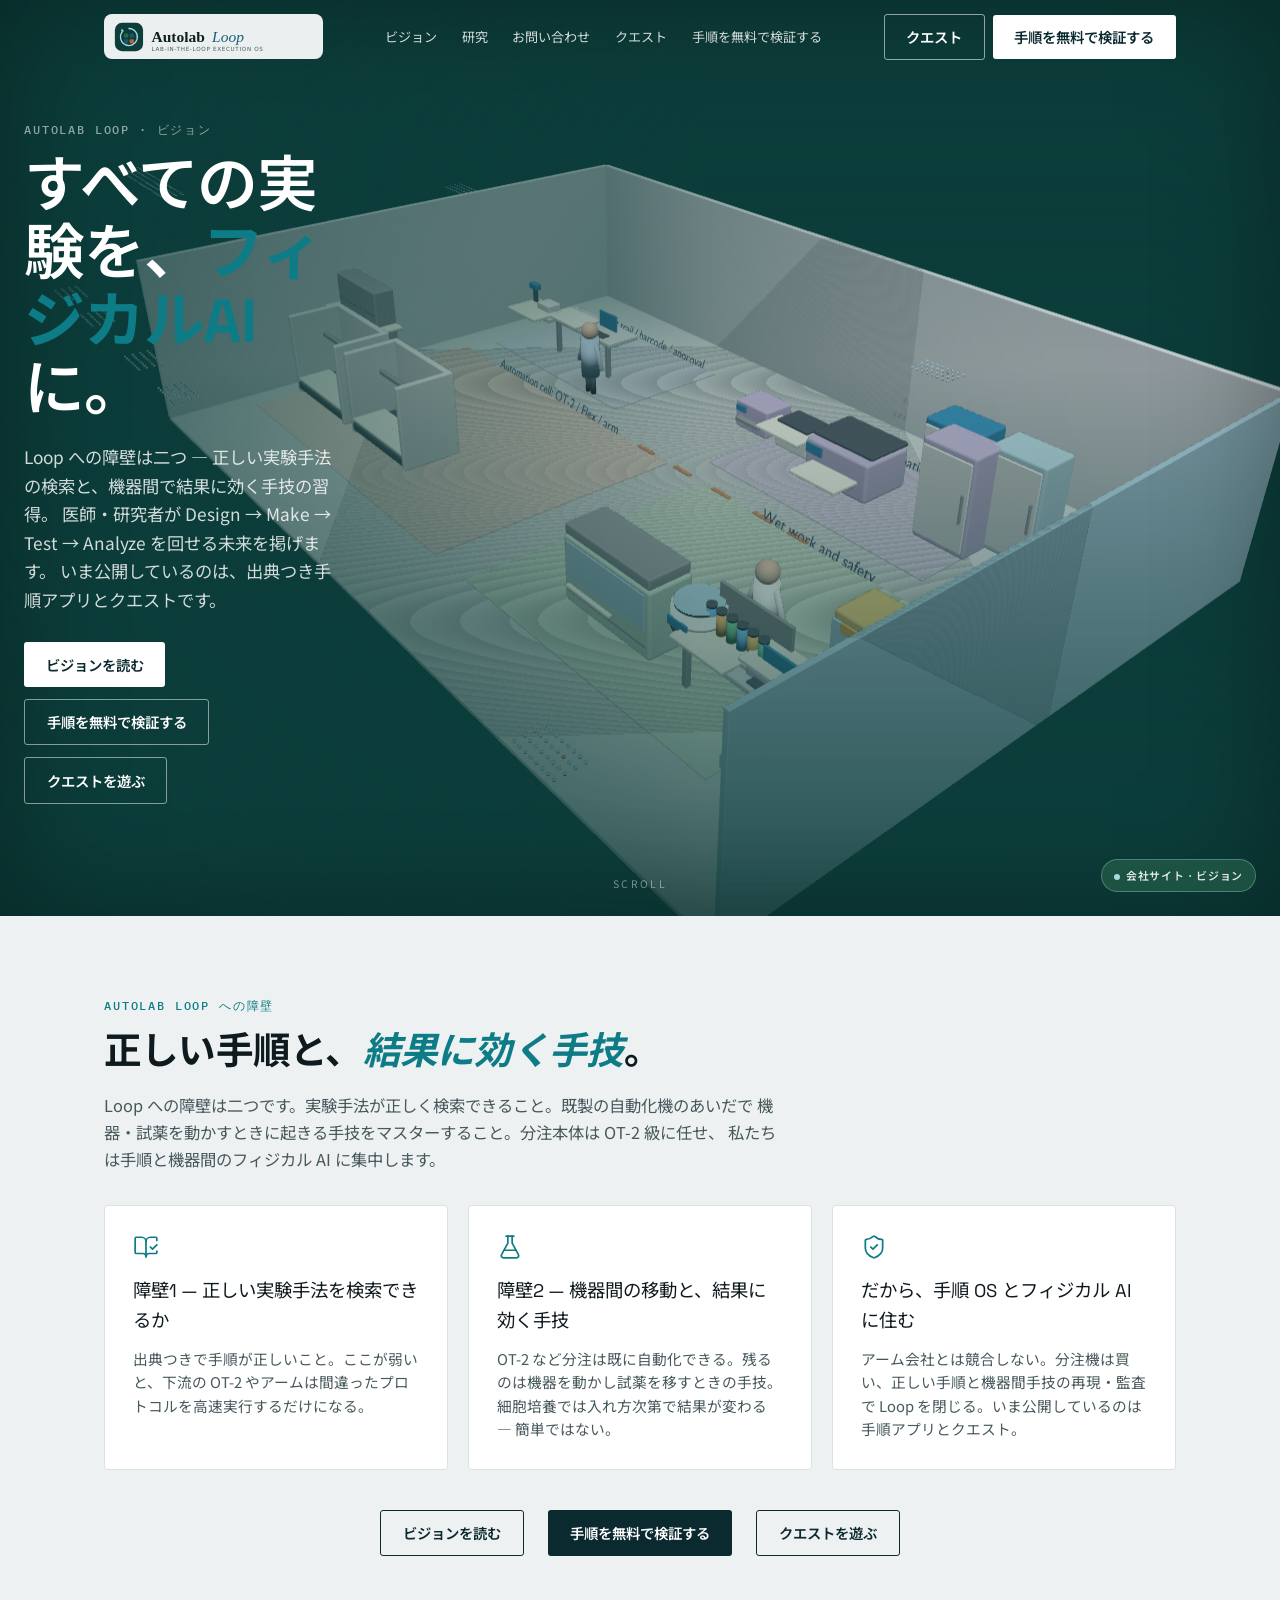
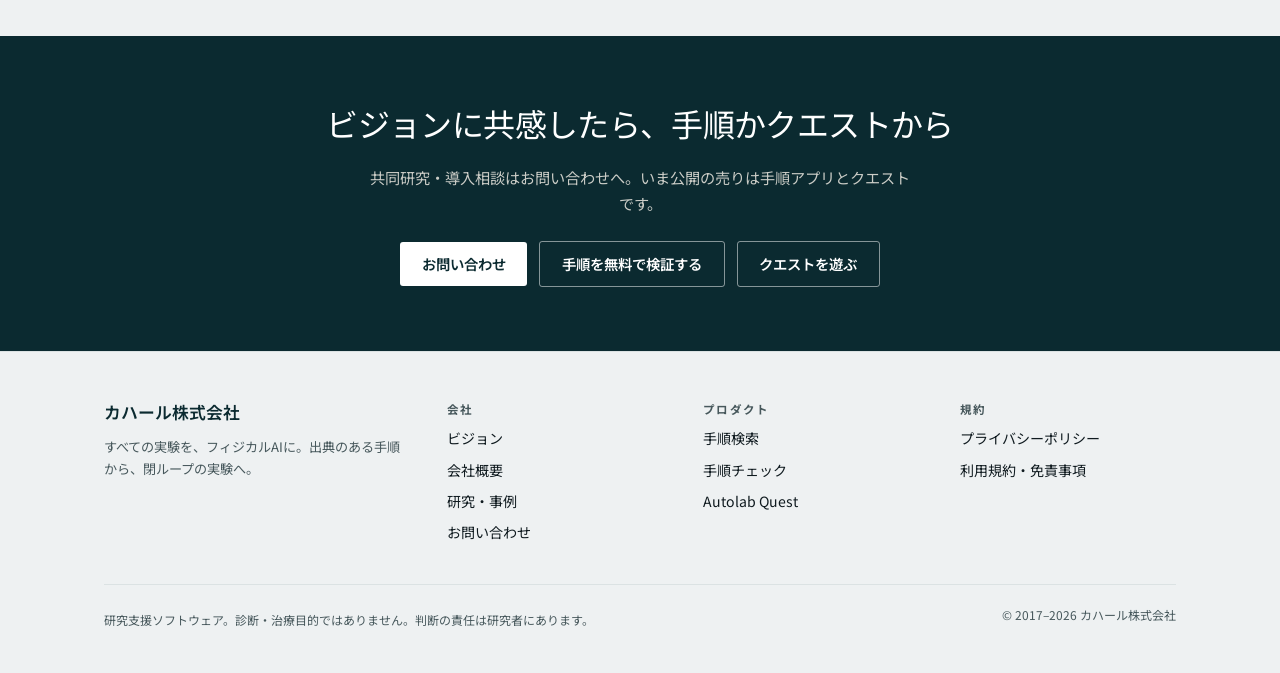
==== commit b3bafcfd: "Unify operator name to カハール株式会社." ====
--- a/index.html
+++ b/index.html
@@ -4,18 +4,39 @@
     <meta charset="UTF-8" />
     <link rel="icon" type="image/svg+xml" href="/brand/logo-icon.svg" />
     <meta name="viewport" content="width=device-width, initial-scale=1.0" />
-    <meta name="description" content="Autolab Loop — 医師が臨床課題から DMTA を回す Lab-in-the-Loop 実行 OS" />
+    <!-- title / description / canonical / OGP / JSON-LD are rewritten per surface
+         at build time by vite-plugin-site-meta.js. Edit them there, not here. -->
+    <meta name="description" content="Autolab Loop は、公開文献から逐語で裏取りした実験手順だけを出典つきで返すバイオ × AI × ロボティクスの研究開発チームです。手順検索アプリとクエストを無料で公開しています。" />
+    <meta name="theme-color" content="#0c3d3a" />
+    <meta name="format-detection" content="telephone=no" />
+    <link rel="apple-touch-icon" href="/brand/logo-icon.svg" />
     <link rel="preconnect" href="https://fonts.googleapis.com" />
     <link rel="preconnect" href="https://fonts.gstatic.com" crossorigin />
     <link
       href="https://fonts.googleapis.com/css2?family=Space+Grotesk:wght@500;600;700&family=IBM+Plex+Mono:wght@400;500;600&family=Noto+Sans+JP:wght@400;500;700&display=swap"
       rel="stylesheet"
     />
-    <title>Autolab Loop — Lab-in-the-Loop 実行基盤</title>
-    <script type="module" crossorigin src="/assets/index-BzM7G8Aq.js"></script>
-    <link rel="modulepreload" crossorigin href="/assets/HomeLayout-CtEUGFu_.js">
-    <link rel="stylesheet" crossorigin href="/assets/HomeLayout-CP3YM33f.css">
-    <link rel="stylesheet" crossorigin href="/assets/index-CSLa71C0.css">
+    <title>Autolab Loop — 出典のある実験手順から、閉ループの実験へ</title>
+    <script type="module" crossorigin src="/assets/index-Cniql3P_.js"></script>
+    <link rel="modulepreload" crossorigin href="/assets/HomeLayout-Cwqj5cNV.js">
+    <link rel="stylesheet" crossorigin href="/assets/HomeLayout-Betzum_2.css">
+    <link rel="stylesheet" crossorigin href="/assets/index-Bxg1d7-p.css">
+    <link rel="canonical" href="https://biolablooper.github.io/">
+    <meta name="robots" content="index, follow, max-image-preview:large">
+    <meta property="og:type" content="website">
+    <meta property="og:site_name" content="Autolab Loop">
+    <meta property="og:locale" content="ja_JP">
+    <meta property="og:url" content="https://biolablooper.github.io/">
+    <meta property="og:title" content="Autolab Loop — 出典のある実験手順から、閉ループの実験へ">
+    <meta property="og:description" content="Autolab Loop は、公開文献から逐語で裏取りした実験手順だけを出典つきで返すバイオ × AI × ロボティクスの研究開発チームです。手順検索アプリとクエストを無料で公開しています。">
+    <meta property="og:image" content="https://biolablooper.github.io/lab/hero-preview.png">
+    <meta property="og:image:width" content="1600">
+    <meta property="og:image:height" content="1000">
+    <meta name="twitter:card" content="summary_large_image">
+    <meta name="twitter:title" content="Autolab Loop — 出典のある実験手順から、閉ループの実験へ">
+    <meta name="twitter:description" content="Autolab Loop は、公開文献から逐語で裏取りした実験手順だけを出典つきで返すバイオ × AI × ロボティクスの研究開発チームです。手順検索アプリとクエストを無料で公開しています。">
+    <meta name="twitter:image" content="https://biolablooper.github.io/lab/hero-preview.png">
+    <script type="application/ld+json">{"@context":"https://schema.org","@graph":[{"@type":"Organization","@id":"https://biolablooper.github.io/#organization","name":"Autolab Loop","url":"https://biolablooper.github.io/","logo":"https://biolablooper.github.io/brand/logo-icon.svg","description":"Autolab Loop は、公開文献から逐語で裏取りした実験手順だけを出典つきで返すバイオ × AI × ロボティクスの研究開発チームです。手順検索アプリとクエストを無料で公開しています。"},{"@type":"WebSite","@id":"https://biolablooper.github.io/#website","url":"https://biolablooper.github.io/","name":"Autolab Loop","inLanguage":"ja","publisher":{"@id":"https://biolablooper.github.io/#organization"}}]}</script>
   </head>
   <body>
     <div id="root"></div>
--- a/assets/HomeLayout-Betzum_2.css
+++ b/assets/HomeLayout-Betzum_2.css
@@ -0,0 +1 @@
+.home-site{--ink:#0f1f1c;--ink-muted:#4a5c58;--paper:#f5f0e8;--paper-alt:#ebe4d8;--teal:#1a5f7a;--teal-dark:#0c3d3a;--green:#2d6a4f;--hit:#c45c3e;--rule:#d4cfc4;--serif:Georgia, "Times New Roman", "Yu Mincho", "Hiragino Mincho ProN", serif;--sans:system-ui, -apple-system, "Segoe UI", sans-serif;scroll-behavior:smooth;color:var(--ink);font-family:var(--sans);background:var(--paper);line-height:1.65}.home-container{max-width:1120px;margin:0 auto;padding:0 1.5rem}.home-kicker{letter-spacing:.14em;text-transform:uppercase;color:var(--teal);margin-bottom:.75rem;font-size:.72rem;font-weight:600}.home-kicker--light{color:#ffffff8c}.home-section h2{font-family:var(--serif);margin:0 0 1rem;font-size:clamp(1.65rem,3.5vw,2.35rem);font-weight:600;line-height:1.3}.home-section-lead{color:var(--ink-muted);max-width:42rem;margin:0 0 2rem;font-size:1.02rem}.home-section-lead--light{color:#ffffffb8}.home-section{padding:5rem 0}.home-section--alt{background:var(--paper-alt)}.home-section--dark{background:var(--teal-dark);color:#fff}.home-section--dark h2{color:#fff}.home-hero--minimal{background:var(--paper);min-height:auto;padding:7rem 0 3rem}.home-hero-glow--soft{opacity:.45;background:radial-gradient(70% 50% at 50% 0,#1a5f7a1f,#0000)}.home-hero-minimal-inner{text-align:center;flex-direction:column;align-items:center;gap:2.5rem;display:flex}.home-hero--minimal h1{font-family:var(--serif);letter-spacing:-.02em;margin:0 0 1rem;font-size:clamp(2.2rem,5.5vw,3.25rem);font-weight:600;line-height:1.2}.home-hero--minimal h1 em{color:var(--teal-dark);font-style:italic}.home-hero-tagline{color:var(--ink-muted);margin:0 0 1.75rem;font-size:1.05rem;line-height:1.6}.home-hero-minimal-visual{width:100%;max-width:520px}.home-hero-minimal-visual .lab-loop-scene{border-radius:12px;overflow:hidden;box-shadow:0 24px 48px #0c3d3a14}.home-block{border-top:1px solid var(--rule);padding:4rem 0}.home-block--alt{background:var(--paper-alt)}.home-block-inner{max-width:880px}.home-block-head{margin-bottom:2rem}.home-block-num{letter-spacing:.2em;color:var(--teal);margin-bottom:.65rem;font-size:.7rem;font-weight:600;display:block}.home-block-head h2{font-family:var(--serif);letter-spacing:-.01em;margin:0 0 .65rem;font-size:clamp(1.5rem,3vw,2rem);font-weight:600}.home-block-head p{color:var(--ink-muted);max-width:32rem;margin:0;font-size:.98rem;line-height:1.65}.home-block-note{color:var(--ink-muted);margin:1.5rem 0 0;font-size:.88rem;line-height:1.55}.home-dmta-strip{grid-template-columns:repeat(2,1fr);gap:.75rem;display:grid}@media (width>=720px){.home-dmta-strip{grid-template-columns:repeat(4,1fr);gap:0}}.home-dmta-item{border:1px solid var(--rule);background:#fff;border-radius:8px;align-items:flex-start;gap:.75rem;padding:1.25rem 1rem;display:flex;position:relative}@media (width>=720px){.home-dmta-item{border:none;border-right:1px solid var(--rule);background:0 0;border-radius:0;padding:0 1.25rem}.home-dmta-item:first-child{padding-left:0}.home-dmta-item:last-child{border-right:none;padding-right:0}}.home-dmta-letter{font-family:var(--serif);color:var(--teal-dark);font-size:1.75rem;font-weight:600;line-height:1}.home-dmta-item strong{margin-bottom:.15rem;font-size:.92rem;display:block}.home-dmta-item span{color:var(--ink-muted);font-size:.8rem}.home-dmta-sep{display:none}.home-tag-list{flex-wrap:wrap;gap:.5rem;margin:0;padding:0;list-style:none;display:flex}.home-tag-list li{border:1px solid var(--rule);color:var(--ink);background:#fff;border-radius:999px;padding:.45rem .85rem;font-size:.84rem}.home-block--alt .home-tag-list li{background:var(--paper)}.home-outcome-cards{grid-template-columns:1fr;gap:1rem;display:grid}@media (width>=720px){.home-outcome-cards{grid-template-columns:repeat(3,1fr)}}.home-outcome-card{border:1px solid var(--rule);background:#fff;border-radius:8px;padding:1.5rem}.home-block--alt .home-outcome-card{background:var(--paper)}.home-outcome-card h3{font-family:var(--serif);color:var(--teal-dark);margin:0 0 .5rem;font-size:1.05rem}.home-outcome-card p{color:var(--ink-muted);margin:0;font-size:.86rem;line-height:1.55}.home-flow-line{border-top:1px solid var(--rule);flex-wrap:wrap;justify-content:center;align-items:center;gap:.35rem .5rem;margin-top:2rem;padding-top:2rem;display:flex}.home-flow-step{color:var(--ink-muted);align-items:center;gap:.5rem;font-size:.82rem;display:inline-flex}.home-flow-arrow{color:var(--teal);opacity:.6}.home-cta--minimal{text-align:center;padding:3.5rem 0}.home-cta--minimal h2{font-family:var(--serif);margin:0 0 1.25rem;font-size:1.5rem}.home-cta--minimal p{display:none}.home-footer--minimal{text-align:center;border-top:1px solid var(--rule);padding:2rem 0 2.5rem}.home-footer--minimal>.home-container>p:first-child{font-family:var(--serif);margin:0 0 .5rem;font-size:.95rem}.home-footer--minimal .home-footer-disclaimer{max-width:28rem;margin:0 auto;font-size:.75rem}.home-value-grid{grid-template-columns:1fr;gap:1.25rem;display:grid}@media (width>=768px){.home-value-grid{grid-template-columns:repeat(3,1fr)}}.home-value-card{border:1px solid var(--rule);background:#fff;border-radius:4px;padding:1.75rem}.home-value-icon{color:var(--teal);margin-bottom:1rem}.home-value-card h3{font-family:var(--serif);margin:0 0 .65rem;font-size:1.15rem}.home-value-card p{color:var(--ink-muted);margin:0;font-size:.92rem;line-height:1.6}.home-focus-dmta{flex-direction:column;gap:.75rem;margin-top:2rem;display:flex}@media (width>=900px){.home-focus-dmta{flex-flow:wrap;align-items:stretch}}.home-focus-dmta-step{opacity:.55;background:#ffffff0d;border:1px solid #ffffff26;border-radius:4px;flex:1;align-items:flex-start;gap:.75rem;min-width:200px;padding:1.1rem 1rem;transition:opacity .25s,border-color .25s,background .25s;display:flex}.home-focus-dmta-step.is-active{opacity:1;background:#ffffff1a;border-color:#a8dadc80}.home-focus-dmta-letter{color:var(--step-color,#a8dadc);font-size:1.5rem;font-weight:800;line-height:1}.home-focus-dmta-step strong{color:#fff;margin-bottom:.25rem;font-size:.95rem;display:block}.home-focus-dmta-step p{color:#ffffffb8;margin:0;font-size:.82rem;line-height:1.45}.home-focus-dmta-arrow{color:#ffffff59;flex-shrink:0;margin-top:.35rem;display:none}@media (width>=900px){.home-focus-dmta-arrow{display:block}}.home-focus-dmta-loop{color:#ffffff8c;justify-content:center;align-items:center;gap:.4rem;width:100%;padding:.5rem;font-size:.78rem;display:flex}.home-focus-built{grid-template-columns:1fr;gap:.65rem;margin:0;padding:0;list-style:none;display:grid}@media (width>=640px){.home-focus-built{grid-template-columns:repeat(2,1fr)}}.home-focus-built li{border:1px solid var(--rule);background:#fff;border-radius:4px;align-items:flex-start;gap:.65rem;padding:1rem 1.1rem;display:flex}.home-focus-built li svg{color:var(--green);flex-shrink:0;margin-top:.1rem}.home-focus-built strong{margin-bottom:.15rem;font-size:.92rem;display:block}.home-focus-built span{color:var(--ink-muted);font-size:.82rem;line-height:1.45}.home-focus-outcomes{grid-template-columns:1fr;gap:1rem;margin-bottom:2rem;display:grid}@media (width>=768px){.home-focus-outcomes{grid-template-columns:repeat(2,1fr)}}.home-focus-outcome{border:1px solid var(--rule);background:#fff;border-radius:4px;padding:1.5rem}.home-focus-outcome svg{color:var(--teal);margin-bottom:.75rem}.home-focus-outcome h3{font-family:var(--serif);margin:0 0 .5rem;font-size:1.1rem}.home-focus-outcome p{color:var(--ink-muted);margin:0;font-size:.88rem;line-height:1.55}.home-focus-example{background:var(--teal-dark);color:#fff;border-radius:4px;padding:1.5rem 1.75rem}.home-focus-example h3{font-family:var(--serif);color:#fff;margin:0 0 1rem;font-size:1.05rem}.home-focus-example ol{flex-direction:column;gap:.85rem;margin:0;padding:0;list-style:none;display:flex}.home-focus-example li{border-left:2px solid #a8dadc73;flex-direction:column;gap:.2rem;padding-left:1rem;display:flex}.home-focus-example strong{letter-spacing:.06em;text-transform:uppercase;color:#a8dadc;font-size:.78rem}.home-focus-example span{color:#ffffffe0;font-size:.92rem;line-height:1.5}.home-btn{cursor:pointer;border:none;border-radius:3px;justify-content:center;align-items:center;padding:.65rem 1.35rem;font-size:.9rem;font-weight:600;text-decoration:none;transition:background .15s,color .15s,border-color .15s;display:inline-flex}.home-btn--solid{background:var(--teal-dark);color:#fff!important}.home-btn--solid:hover{background:#0a302e}.home-btn--ghost{border:1px solid var(--teal-dark);background:0 0;color:var(--teal-dark)!important}.home-btn--ghost:hover{background:#0c3d3a0f}.home-btn--light.home-btn--solid{background:#fff;color:var(--teal-dark)!important}.home-btn--light.home-btn--ghost{border-color:#ffffff80;color:#fff!important}.home-nav{z-index:100;transition:background .2s,box-shadow .2s;position:fixed;top:0;left:0;right:0}.home-nav--scrolled{-webkit-backdrop-filter:blur(10px);backdrop-filter:blur(10px);box-shadow:0 1px 0 var(--rule);background:#f5f0e8f0}.home-nav-inner{align-items:center;gap:1rem;max-width:1120px;margin:0 auto;padding:.85rem 1.5rem;display:flex}.home-nav-brand{cursor:pointer;text-align:left;background:0 0;border:none;flex:0 auto;align-items:center;min-width:0;max-width:min(200px,48vw);padding:0;text-decoration:none;display:inline-flex}.home-nav-logo{object-fit:contain;object-position:left center;max-width:100%;display:block;width:auto!important}.home-nav-logo--full{height:34px!important}.home-nav-brand-compact{align-items:center;gap:.4rem;min-width:0;display:none}.home-nav-logo--icon{flex-shrink:0;width:22px!important;height:22px!important}.home-nav-brand-name{font-family:var(--serif);letter-spacing:-.02em;color:var(--ink);white-space:nowrap;font-size:.92rem;font-weight:650;line-height:1}.home-nav-mark{font-family:var(--serif);color:var(--ink);font-size:1.15rem;font-weight:600;display:block}.home-nav-tag{letter-spacing:.06em;color:var(--ink-muted);font-size:.65rem;display:block}.home-nav-links{flex:1;justify-content:center;gap:.25rem;display:none}@media (width>=900px){.home-nav-links{display:flex}}.home-nav-links a{color:var(--ink-muted);cursor:pointer;background:0 0;border:none;border-radius:3px;padding:.4rem .65rem;font-size:.82rem;text-decoration:none;transition:color .15s,background .15s}.home-nav-links a:hover,.home-nav-links a.is-active{color:var(--teal-dark);background:#1a5f7a14}.home-nav-actions{flex-shrink:0;align-items:center;gap:.5rem;margin-left:auto;display:flex}.home-nav-actions .home-btn{white-space:nowrap;flex-shrink:0}.home-nav-toggle{cursor:pointer;color:var(--ink);background:0 0;border:none;flex-shrink:0;padding:.35rem;display:flex}@media (width<=899px){.home-nav-inner{gap:.4rem;padding:.55rem .85rem}.home-nav-brand{max-width:none}.home-nav-logo--full{display:none}.home-nav-brand-compact{display:inline-flex}.home-nav-actions{gap:.3rem}.home-nav-actions .home-btn{padding:.4rem .7rem;font-size:.8rem}}@media (width<=360px){.home-nav-brand-name{font-size:.92rem}.home-nav-actions .home-btn{padding:.38rem .55rem;font-size:.74rem}}@media (width>=900px){.home-nav-toggle{display:none}.home-nav-brand{max-width:none}.home-nav-logo--full{display:block;height:34px!important}.home-nav-brand-compact{display:none}}.home-nav-mobile{background:var(--paper);border-top:1px solid var(--rule);flex-direction:column;padding:.5rem 1.5rem 1rem;display:flex}@media (width>=900px){.home-nav-mobile{display:none}}.home-nav-mobile a{text-align:left;color:var(--ink-muted);cursor:pointer;border:none;border-bottom:1px solid var(--rule);background:0 0;padding:.65rem 0;font-size:.95rem;text-decoration:none;display:block}.home-nav-mobile a.is-active{color:var(--teal-dark);font-weight:600}.home-hero{flex-direction:column;justify-content:center;min-height:100vh;padding:6rem 1.5rem 4rem;display:flex;position:relative;overflow:hidden}.home-hero-bg{pointer-events:none;position:absolute;inset:0}.home-hero-grid{background-image:linear-gradient(#1a5f7a0a 1px,#0000 1px),linear-gradient(90deg,#1a5f7a0a 1px,#0000 1px);background-size:48px 48px;position:absolute;inset:0;-webkit-mask-image:radial-gradient(80% 70% at 70% 40%,#000,#0000);mask-image:radial-gradient(80% 70% at 70% 40%,#000,#0000)}.home-hero-glow{background:radial-gradient(#1a5f7a1f,#0000 70%);width:50%;height:60%;position:absolute;top:10%;right:5%}.home-hero-inner{grid-template-columns:1fr;align-items:center;gap:3rem;width:100%;max-width:1120px;margin:0 auto;display:grid;position:relative}@media (width>=960px){.home-hero-inner{grid-template-columns:1fr 1fr}}.home-hero h1{font-family:var(--serif);margin:0 0 1.25rem;font-size:clamp(2.2rem,5.5vw,3.4rem);font-weight:600;line-height:1.2}.home-hero h1 em{color:var(--teal);font-style:normal}.home-lead{color:var(--ink-muted);max-width:32rem;margin:0 0 1.75rem;font-size:1.05rem}.home-hero-actions{flex-wrap:wrap;gap:.75rem;margin-bottom:2rem;display:flex}.home-hero-pills{flex-wrap:wrap;gap:.5rem;display:flex}.home-hero-pills span{letter-spacing:.04em;color:var(--teal-dark);background:#1a5f7a14;border:1px solid #1a5f7a26;border-radius:999px;padding:.35rem .75rem;font-size:.72rem;font-weight:600}.home-hero-visual{flex-direction:column;align-items:center;width:100%;display:flex}.lab-loop-scene{aspect-ratio:4/3.6;border:1px solid var(--rule);background:#fff;border-radius:12px;width:100%;max-width:520px;position:relative;overflow:hidden;box-shadow:0 24px 48px #0c3d3a1f,inset 0 0 0 1px #fff9}.lab-loop-canvas{width:100%;height:100%;display:block}.lab-loop-phase-bar{background:linear-gradient(#0000,#f5f0e8f2);justify-content:center;gap:.35rem;padding:.5rem .75rem;display:flex;position:absolute;bottom:0;left:0;right:0}.lab-loop-phase-chip{color:var(--ink-muted);background:#ffffffb3;border-radius:4px;align-items:center;gap:.25rem;padding:.2rem .45rem;font-size:.62rem;display:flex}.lab-loop-phase-chip strong{color:var(--teal-dark);font-size:.7rem}.home-loop-showcase-head{text-align:center;margin-bottom:2.5rem}.home-loop-showcase-head h2,.home-loop-showcase-lead{margin-left:auto;margin-right:auto}.home-loop-showcase-track{flex-wrap:wrap;justify-content:center;align-items:center;gap:.5rem;margin-bottom:2rem;display:flex}.home-loop-showcase-step{color:#ffffff8c;cursor:pointer;background:#ffffff0d;border:2px solid #ffffff26;border-radius:8px;flex-direction:column;align-items:center;gap:.15rem;min-width:100px;padding:.85rem 1rem;transition:border-color .25s,background .25s,transform .25s;display:flex;position:relative}.home-loop-showcase-step:hover{border-color:#a8dadc66}.home-loop-showcase-step.is-active{border-color:var(--step-color,#a8dadc);color:#fff;background:#ffffff1f;transform:scale(1.05);box-shadow:0 0 24px #a8dadc26}.home-loop-showcase-step.is-done{color:#ffffffd9;border-color:#2d6a4f80}.home-loop-showcase-letter{color:var(--step-color,#a8dadc);font-size:1.5rem;font-weight:800;line-height:1}.home-loop-showcase-name{letter-spacing:.06em;text-transform:uppercase;font-size:.75rem;font-weight:700}.home-loop-showcase-ja{opacity:.75;text-align:center;max-width:90px;font-size:.68rem}.home-loop-showcase-arrow{display:none}@media (width>=700px){.home-loop-showcase-arrow{opacity:.4;display:block;position:absolute;top:50%;right:-14px;transform:translateY(-50%)}}.home-loop-showcase-return{color:#a8dadccc;align-items:center;gap:.35rem;padding:.5rem .75rem;font-size:.72rem;animation:4s linear infinite home-loop-spin;display:flex}@keyframes home-loop-spin{0%{transform:rotate(0)}to{transform:rotate(360deg)}}.home-loop-showcase-visual{max-width:480px;margin:0 auto 2rem}.home-loop-showcase-cta{text-align:center;margin:0}.home-loop-mini{background:#0003;border:1px solid #ffffff1f;border-radius:10px;justify-content:center;align-items:center;min-height:180px;padding:1.5rem;display:flex}.home-loop-mini-caption{text-align:center;color:#ffffffa6;margin-top:.75rem;font-size:.78rem;display:block}.home-loop-mini-bubble{color:var(--teal-dark);background:#fff;border-radius:8px;margin-bottom:1rem;padding:.65rem 1rem;font-size:.85rem;font-weight:600;animation:2s ease-in-out infinite home-bubble-pulse}@keyframes home-bubble-pulse{0%,to{transform:translateY(0)}50%{transform:translateY(-4px)}}.home-loop-mini-mols{justify-content:center;gap:1.25rem;display:flex}.home-loop-mini-mol{width:28px;height:28px;animation:2.5s ease-in-out infinite home-mol-float;animation-delay:calc(var(--i) * .3s);border:2.5px solid #a8dadc;border-radius:50%;position:relative}.home-loop-mini-mol:after{content:"";background:#a8dadc;width:16px;height:2px;position:absolute;top:4px;right:-18px}@keyframes home-mol-float{0%,to{transform:translateY(0)rotate(0)}50%{transform:translateY(-6px)rotate(8deg)}}.home-loop-mini-plate{width:100%}.home-loop-mini-plate-grid{grid-template-columns:repeat(12,1fr);gap:3px;max-width:280px;margin:0 auto;display:grid}.home-loop-mini-well{aspect-ratio:1;animation:.4s backwards home-well-in;animation-delay:var(--d,0s);background:#a8dadc40;border-radius:50%}.home-loop-mini-well.is-hit{background:var(--hit);animation:.6s backwards home-well-hit;animation-delay:var(--d,0s);box-shadow:0 0 8px #c45c3e99}@keyframes home-well-in{0%{opacity:0;transform:scale(0)}to{opacity:1;transform:scale(1)}}@keyframes home-well-hit{0%{background:#a8dadc40;transform:scale(.5)}to{background:var(--hit);transform:scale(1.15)}}.home-loop-mini-robot{width:100%;min-height:140px;position:relative}.home-loop-mini-arm{width:80px;height:100px;position:absolute;top:0;left:50%;transform:translate(-50%)}.home-loop-mini-arm-base{background:var(--teal-dark);border-radius:4px;width:12px;height:40px;margin-left:-6px;position:absolute;top:0;left:50%}.home-loop-mini-arm-seg{background:var(--teal);transform-origin:top;border-radius:3px;width:10px;height:50px;margin-left:-5px;animation:2.8s ease-in-out infinite home-arm-swing;position:absolute;top:36px;left:50%}.home-loop-mini-arm-tip{background:var(--teal);transform-origin:top;border-radius:3px;width:20px;height:36px;margin-left:-10px;animation:2.8s ease-in-out infinite home-arm-swing;position:absolute;top:80px;left:50%}@keyframes home-arm-swing{0%,to{transform:rotate(-15deg)}50%{transform:rotate(25deg)}}.home-loop-mini-drop{background:var(--green);opacity:0;border-radius:50%/40% 40% 60% 60%;width:8px;height:12px;animation:2.8s ease-in-out infinite home-drop;position:absolute;top:108px;left:58%}@keyframes home-drop{45%{opacity:0;transform:translateY(0)}55%{opacity:.9;transform:translateY(0)}70%{opacity:0;transform:translateY(20px)}to{opacity:0}}.home-loop-mini-plate--small{width:200px;position:absolute;bottom:0;left:50%;transform:translate(-50%)}.home-loop-mini-plate--small .home-loop-mini-plate-grid{grid-template-columns:repeat(8,1fr);max-width:160px}.home-loop-mini-design{text-align:center;width:100%}.home-scroll-hint{letter-spacing:.15em;text-transform:uppercase;color:var(--ink-muted);flex-direction:column;align-items:center;gap:.5rem;font-size:.65rem;display:flex;position:absolute;bottom:2rem;left:50%;transform:translate(-50%)}.home-scroll-line{background:linear-gradient(var(--teal), transparent);width:1px;height:32px}.plate-grid-wrap{border:1px solid var(--rule);background:#fff;border-radius:8px;width:100%;max-width:340px;padding:1.25rem;box-shadow:0 8px 32px #0c3d3a14}.plate-grid-label{letter-spacing:.08em;text-transform:uppercase;color:var(--ink-muted);margin-bottom:.75rem;font-size:.65rem}.plate-grid{aspect-ratio:3/2;grid-template-columns:repeat(12,1fr);gap:4px;display:grid}.plate-well{aspect-ratio:1;border-radius:50%}.plate-grid-legend{color:var(--ink-muted);gap:1rem;margin-top:.75rem;font-size:.7rem;display:flex}.plate-grid-legend span{align-items:center;gap:.35rem;display:flex}.plate-dot{border-radius:50%;width:8px;height:8px;display:inline-block}.plate-dot--base{background:#1a5f7a40}.plate-dot--hit{background:var(--hit)}.home-problem-grid{grid-template-columns:1fr;align-items:stretch;gap:1rem;display:grid}@media (width>=768px){.home-problem-grid{grid-template-columns:1fr auto 1fr;align-items:center}}.home-problem-card{border:1px solid var(--rule);background:#fff;border-radius:4px;padding:1.75rem}.home-problem-card h3{font-family:var(--serif);margin:0 0 1rem;font-size:1.05rem}.home-problem-card ul{margin:0;padding:0;list-style:none}.home-problem-card li{color:var(--ink-muted);align-items:flex-start;gap:.6rem;margin-bottom:.65rem;font-size:.92rem;display:flex}.home-problem-card--before{border-left:3px solid #9b2226}.home-problem-card--after{border-left:3px solid var(--green)}.home-problem-arrow{color:var(--teal);font-size:1.5rem;font-weight:300;display:none}@media (width>=768px){.home-problem-arrow{align-items:center;display:flex}}.home-persona-tabs{grid-template-columns:repeat(3,1fr);gap:.5rem;margin-bottom:1.5rem;display:grid}@media (width<=640px){.home-persona-tabs{grid-template-columns:1fr}}.home-persona-tabs button{border:1px solid var(--rule);cursor:pointer;text-align:left;background:#fff;border-radius:4px;padding:1rem;transition:border-color .2s,box-shadow .2s}.home-persona-tabs button.is-active{border-color:var(--persona-color,var(--teal));box-shadow:0 0 0 1px var(--persona-color,var(--teal))}.home-persona-age{display:none}.home-persona-tab-avatar{background:var(--persona-color,var(--teal));color:#fff;border-radius:50%;justify-content:center;align-items:center;width:2rem;height:2rem;margin-bottom:.5rem;font-size:.85rem;font-weight:600;display:inline-flex}.home-persona-tab-name{font-size:.9rem;font-weight:600;display:block}.home-persona-tab-role{color:var(--ink-muted);margin-top:.15rem;font-size:.72rem;display:block}.home-persona-panel{border:1px solid var(--rule);border-top:3px solid var(--persona-color,var(--teal));background:#fff;border-radius:4px;padding:2rem}.home-persona-header{border-bottom:1px solid var(--rule);gap:1.25rem;margin-bottom:2rem;padding-bottom:1.5rem;display:flex}.home-persona-avatar{background:var(--persona-color,var(--teal));color:#fff;width:4rem;height:4rem;font-family:var(--serif);border-radius:50%;flex-shrink:0;justify-content:center;align-items:center;font-size:1.5rem;display:flex}.home-persona-header h3{font-family:var(--serif);margin:0 0 .25rem;font-size:1.35rem}.home-persona-age{color:var(--ink-muted);font-size:.85rem;font-weight:400}.home-persona-role{color:var(--ink-muted);margin:0 0 .5rem;font-size:.88rem}.home-persona-tagline{color:var(--persona-color,var(--teal));margin:0;font-size:.95rem;font-style:italic}.home-persona-grid{grid-template-columns:1fr;gap:1.5rem;display:grid}@media (width>=900px){.home-persona-grid{grid-template-columns:1fr 1fr 1.1fr}}.home-persona-col h4{text-transform:uppercase;letter-spacing:.06em;color:var(--ink);align-items:center;gap:.4rem;margin:0 0 .75rem;font-size:.82rem;display:flex}.home-persona-col ul{color:var(--ink-muted);margin:0;padding-left:1.1rem;font-size:.88rem}.home-persona-col li{margin-bottom:.45rem}.home-persona-col--solution h4{color:var(--green)}.home-week-timeline{flex-direction:column;gap:.35rem;display:flex}.home-week-row{grid-template-columns:2rem 1fr;gap:.5rem;font-size:.82rem;display:grid}.home-week-day{color:var(--persona-color,var(--teal));font-weight:700}.home-week-task{color:var(--ink-muted)}.home-loop-explorer{grid-template-columns:1fr;gap:2rem;display:grid}@media (width>=900px){.home-loop-explorer{grid-template-columns:280px 1fr}}.home-loop-steps{flex-direction:column;gap:.35rem;display:flex}.home-loop-step{cursor:pointer;text-align:left;color:#ffffffb3;background:#ffffff0f;border:1px solid #ffffff1f;border-radius:4px;grid-template-rows:auto auto;grid-template-columns:auto 1fr;gap:0 .5rem;padding:.85rem 1rem;transition:background .2s,border-color .2s;display:grid;position:relative}.home-loop-step.is-active{border-color:var(--step-color);color:#fff;background:#ffffff1f}.home-loop-step-letter{font-family:var(--serif);color:var(--step-color);grid-row:1/3;font-size:1.75rem;line-height:1}.home-loop-step-name{font-size:.9rem;font-weight:600}.home-loop-step-ja{opacity:.7;font-size:.75rem}.home-loop-step-arrow{opacity:.3;position:absolute;top:50%;right:.75rem;transform:translateY(-50%)}.home-loop-return{color:#ffffff73;align-items:center;gap:.4rem;margin-top:.5rem;padding-left:.5rem;font-size:.75rem;display:flex}.home-loop-detail{border:1px solid #ffffff26;border-left:3px solid var(--step-color);background:#ffffff14;border-radius:4px;padding:1.75rem}.home-loop-detail-header{gap:1rem;margin-bottom:1.5rem;display:flex}.home-loop-detail-letter{font-family:var(--serif);color:var(--step-color);font-size:2.5rem;line-height:1}.home-loop-detail-header h3{font-family:var(--serif);margin:0 0 .5rem;font-size:1.2rem}.home-loop-detail-header p{color:#ffffffb8;margin:0;font-size:.9rem}.home-loop-detail-grid{grid-template-columns:1fr 1fr;gap:1.5rem;margin-bottom:1.5rem;display:grid}@media (width<=560px){.home-loop-detail-grid{grid-template-columns:1fr}}.home-loop-detail-grid h4{text-transform:uppercase;letter-spacing:.08em;color:#ffffff80;margin:0 0 .5rem;font-size:.72rem}.home-loop-detail-grid ul{color:#ffffffd9;margin:0;padding-left:1rem;font-size:.88rem}.home-loop-detail-grid li{margin-bottom:.35rem}.home-loop-progress{transform-origin:0;gap:.35rem;display:flex}.home-loop-progress span{background:#ffffff26;border-radius:2px;flex:1;height:3px}.home-loop-progress span.is-done{background:var(--step-color)}.home-auto-spectrum{border:1px solid var(--rule);background:#fff;border-radius:4px;grid-template-columns:repeat(3,1fr);gap:0;margin-bottom:1.5rem;display:grid;position:relative;overflow:hidden}.home-auto-tab{cursor:pointer;color:var(--ink-muted);z-index:1;background:0 0;border:none;flex-direction:column;align-items:center;gap:.25rem;padding:1.25rem .75rem;transition:color .2s,background .2s;display:flex;position:relative}.home-auto-tab.is-active{color:var(--teal-dark);background:#1a5f7a0f}.home-auto-tab-label{font-size:.9rem;font-weight:600}.home-auto-tab-sub{opacity:.7;font-size:.7rem}.home-auto-indicator{background:var(--teal);width:33.333%;height:3px;margin-left:16.666%;position:absolute;bottom:0;left:0;transform:translate(-50%)}.home-auto-panel{border:1px solid var(--rule);background:#fff;border-radius:4px;gap:1.5rem;margin-bottom:2rem;padding:1.75rem;display:flex}.home-auto-panel-icon{background:var(--paper);width:4rem;height:4rem;color:var(--teal);border-radius:4px;flex-shrink:0;justify-content:center;align-items:center;display:flex}.home-auto-panel h3{font-family:var(--serif);margin:0 0 .5rem;font-size:1.1rem}.home-auto-phase{color:var(--teal);margin-left:.35rem;font-size:.75rem;font-weight:400}.home-auto-panel p{color:var(--ink-muted);margin:0 0 .75rem;font-size:.92rem}.home-auto-panel ul{color:var(--ink-muted);margin:0;padding-left:1.1rem;font-size:.88rem}.home-auto-flow{background:#1a5f7a0f;border-radius:4px;flex-wrap:wrap;justify-content:center;align-items:center;gap:.25rem;padding:1.25rem;display:flex}.home-auto-flow-node{align-items:center;gap:.25rem;display:flex}.home-auto-flow-node span:first-child{border:1px solid var(--rule);background:#fff;border-radius:3px;padding:.35rem .65rem;font-size:.78rem;font-weight:500}.home-auto-flow-arrow{color:var(--teal);margin:0 .15rem;font-size:.85rem}.home-compare-cards{grid-template-columns:1fr;gap:1rem;display:grid}@media (width>=640px){.home-compare-cards{grid-template-columns:1fr 1fr}}.home-compare-card{border:1px solid var(--rule);background:#fff;border-radius:4px;padding:1.25rem}.home-compare-card h3{color:var(--ink);margin:0 0 .75rem;font-size:.88rem;font-weight:600}.home-compare-split{grid-template-columns:1fr 1fr;gap:.75rem;display:grid}.home-compare-label{text-transform:uppercase;letter-spacing:.06em;color:var(--ink-muted);margin-bottom:.25rem;font-size:.65rem;display:block}.home-compare-other p,.home-compare-autolab p{color:var(--ink-muted);margin:0;font-size:.82rem;line-height:1.5}.home-compare-autolab p{color:var(--teal-dark);font-weight:500}.home-quote{border-left:3px solid var(--teal);font-family:var(--serif);background:#1a5f7a0f;margin:2.5rem 0 0;padding:1.25rem 1.5rem;font-size:1.05rem;line-height:1.55}.home-landscape-subhead{color:var(--ink);margin:2rem 0 1rem;font-size:1rem;font-weight:600}.home-landscape-layer-grid{grid-template-columns:1fr;gap:1rem;margin-bottom:2rem;display:grid}@media (width>=768px){.home-landscape-layer-grid{grid-template-columns:repeat(3,1fr)}}.home-landscape-layer{border:1px solid var(--rule);background:#fff;border-radius:4px;padding:1.25rem;position:relative}.home-landscape-layer--us{border-color:var(--teal);box-shadow:0 0 0 1px #1a5f7a26}.home-landscape-layer-num{letter-spacing:.08em;text-transform:uppercase;color:var(--teal);margin-bottom:.5rem;font-size:.65rem;font-weight:700;display:inline-block}.home-landscape-layer h4{margin:0 0 .5rem;font-size:.95rem}.home-landscape-layer p{color:var(--ink-muted);margin:0 0 .5rem;font-size:.82rem;line-height:1.55}.home-landscape-layer-vendors{color:var(--teal-dark);font-size:.78rem;font-weight:500}.home-landscape-gap{opacity:.9;font-style:italic}.home-landscape-player-list{flex-direction:column;gap:1rem;margin-bottom:2rem;display:flex}.home-landscape-player{border:1px solid var(--rule);background:#fff;border-radius:4px;overflow:hidden}.home-landscape-player-head{border-bottom:1px solid var(--rule);background:#0c3d3a0f;flex-wrap:wrap;justify-content:space-between;gap:.5rem;padding:1rem 1.25rem;display:flex}.home-landscape-player-head h3{margin:0;font-size:.95rem}.home-landscape-player-head span{color:var(--ink-muted);font-size:.72rem}.home-landscape-player-body{grid-template-columns:1fr;gap:0;display:grid}@media (width>=768px){.home-landscape-player-body{grid-template-columns:1fr 1fr}}.home-landscape-player-body>div{padding:1.25rem}.home-landscape-player-body h4{text-transform:uppercase;letter-spacing:.06em;color:var(--ink-muted);margin:0 0 .5rem;font-size:.72rem}.home-landscape-player-body p{color:var(--ink);margin:0;font-size:.84rem;line-height:1.55}.home-landscape-wedge{border-top:1px solid var(--rule);background:#2d6a4f0f}@media (width>=768px){.home-landscape-wedge{border-top:none;border-left:1px solid var(--rule)}}.home-landscape-heavy{border:1px solid var(--rule);background:#fff;border-radius:4px;margin-bottom:1rem;padding:1.5rem}.home-landscape-heavy h3{margin:0 0 1rem;font-size:.95rem}.home-landscape-heavy-grid{grid-template-columns:1fr;gap:1.25rem;margin-bottom:1rem;display:grid}@media (width>=640px){.home-landscape-heavy-grid{grid-template-columns:1fr 1fr}}.home-landscape-heavy h4{color:var(--teal-dark);margin:0 0 .5rem;font-size:.78rem;font-weight:600}.home-landscape-heavy ul{color:var(--ink-muted);margin:0;padding-left:1.1rem;font-size:.84rem;line-height:1.55}.home-landscape-heavy-autolab{color:var(--teal-dark);border-top:1px solid var(--rule);margin:0;padding-top:1rem;font-size:.88rem;font-weight:500;line-height:1.55}.home-landscape-more{text-align:center;margin-top:1.5rem}.home-roadmap{flex-direction:column;gap:0;margin-bottom:2.5rem;display:flex}.home-roadmap-item{grid-template-columns:2rem 1fr;gap:1rem;display:grid}.home-roadmap-marker{flex-direction:column;align-items:center;display:flex}.home-roadmap-dot{background:var(--rule);width:12px;height:12px;box-shadow:0 0 0 2px var(--rule);border:2px solid #fff;border-radius:50%;flex-shrink:0}.home-roadmap-item--now .home-roadmap-dot{background:var(--hit);box-shadow:0 0 0 2px var(--hit)}.home-roadmap-item--next .home-roadmap-dot{background:var(--teal);box-shadow:0 0 0 2px var(--teal)}.home-roadmap-line{background:var(--rule);flex:1;width:2px;min-height:2rem}.home-roadmap-content{padding-bottom:2rem}.home-roadmap-status{text-transform:uppercase;letter-spacing:.08em;color:var(--teal);font-size:.65rem;font-weight:600}.home-roadmap-phase{color:var(--ink-muted);margin-left:.5rem;font-size:.78rem}.home-roadmap-content h3{font-family:var(--serif);margin:.35rem 0;font-size:1.1rem}.home-roadmap-content p{color:var(--ink-muted);margin:0;font-size:.88rem}.home-principles{grid-template-columns:repeat(3,1fr);gap:1rem;display:grid}@media (width<=640px){.home-principles{grid-template-columns:1fr}}.home-principle{border:1px solid var(--rule);background:#fff;border-radius:4px;flex-direction:column;gap:.25rem;padding:1rem;display:flex}.home-principle strong{color:var(--teal-dark);font-size:.88rem}.home-principle span{color:var(--ink-muted);font-size:.78rem}.home-cta{background:var(--teal-dark);color:#fff;padding:4rem 0}.home-cta-inner{text-align:center}.home-cta h2{font-family:var(--serif);margin:0 0 .75rem;font-size:clamp(1.5rem,3vw,2rem)}.home-cta p{color:#ffffffbf;max-width:32rem;margin:0 auto 1.5rem}.home-cta-actions{flex-wrap:wrap;justify-content:center;align-items:center;gap:.75rem;display:flex}.home-cta-hint{color:#ffffff73;font-family:monospace;font-size:.78rem}.home-footer{color:var(--ink-muted);border-top:1px solid var(--rule);padding:2.5rem 0 3rem;font-size:.78rem}.home-footer p{margin:0 0 .5rem}.home-footer-disclaimer{border-top:1px solid var(--rule);margin-top:1.25rem;padding-top:1rem;line-height:1.6}.home-lab-summary{border-top:1px solid #ffffff1f;flex-wrap:wrap;gap:1.5rem;margin-top:1.5rem;padding-top:1.25rem;display:flex}.home-lab-summary div{flex-direction:column;gap:.15rem;display:flex}.home-lab-summary strong{font-family:var(--serif);color:#fff;font-size:1.5rem}.home-lab-summary span{color:#ffffff80;font-size:.75rem}.home-lab-pipeline{background:#ffffff0f;border:1px solid #ffffff1f;border-radius:4px;margin:2rem 0;padding:1.5rem}.home-lab-pipeline-title{text-transform:uppercase;letter-spacing:.08em;color:#ffffff80;margin:0 0 1rem;font-size:.78rem}.home-lab-pipeline-steps{grid-template-columns:1fr;gap:1rem;display:grid}@media (width>=768px){.home-lab-pipeline-steps{grid-template-columns:repeat(3,1fr)}}.home-lab-pipeline-step{background:#ffffff0a;border-radius:4px;flex-direction:column;gap:.35rem;padding:1rem;display:flex;position:relative}.home-lab-cmd{font-family:var(--mono);color:#7ec8b8;background:#0003;border-radius:2px;align-self:flex-start;padding:.15rem .4rem;font-size:.72rem}.home-lab-pipeline-step strong{color:#fff;font-size:.95rem}.home-lab-pipeline-step span{color:#fff9;font-size:.8rem;line-height:1.45}.home-lab-pipeline-eq{margin-top:.25rem;color:#fff6!important;font-size:.72rem!important}.home-lab-pipeline-arrow{color:#ffffff4d;z-index:1;display:none;position:absolute;top:50%;right:-.75rem;transform:translateY(-50%)}@media (width>=768px){.home-lab-pipeline-arrow{display:block}}.home-lab-grid{grid-template-columns:1fr;gap:1.5rem;margin-bottom:2.5rem;display:grid}@media (width>=900px){.home-lab-grid{grid-template-columns:340px 1fr}}.home-lab-list-title{text-transform:uppercase;letter-spacing:.08em;color:#ffffff73;margin:0 0 .75rem;font-size:.75rem}.home-lab-item{cursor:pointer;text-align:left;color:#ffffffbf;background:#ffffff0a;border:1px solid #ffffff1a;border-radius:4px;align-items:center;gap:.75rem;width:100%;margin-bottom:.35rem;padding:.75rem .85rem;transition:background .15s,border-color .15s;display:flex}.home-lab-item:hover{background:#ffffff14}.home-lab-item.is-active{color:#fff;background:#ffffff1f;border-color:#7ec8b880}.home-lab-item-text{flex-direction:column;flex:1;min-width:0;display:flex}.home-lab-item-name{white-space:nowrap;text-overflow:ellipsis;font-size:.85rem;font-weight:600;overflow:hidden}.home-lab-item-cat{opacity:.55;font-size:.68rem}.home-lab-badge{white-space:nowrap;border-radius:2px;flex-shrink:0;padding:.2rem .45rem;font-size:.62rem;font-weight:600}.home-lab-badge--active{color:#a8e6cf;background:#2d6a4f59}.home-lab-badge--planned{color:#f4c896;background:#bc6c254d}.home-lab-badge--roadmap{color:#ffffff8c;background:#ffffff1a}.home-lab-detail{background:#ffffff14;border:1px solid #ffffff26;border-radius:4px;padding:1.75rem}.home-lab-detail h3{font-family:var(--serif);color:#fff;margin:.75rem 0 .5rem;font-size:1.35rem}.home-lab-detail-role{color:#ffffffb8;margin:0 0 1.25rem;font-size:.92rem;line-height:1.55}.home-lab-dl{gap:.75rem;margin-bottom:1.25rem;display:grid}.home-lab-dl dt{text-transform:uppercase;letter-spacing:.06em;color:#ffffff73;margin-bottom:.2rem;font-size:.68rem}.home-lab-dl dd{color:#ffffffd9;margin:0;font-size:.88rem}.home-lab-dl code{color:#7ec8b8;font-size:.8rem}.home-lab-split{grid-template-columns:1fr 1fr;gap:1rem;display:grid}@media (width<=560px){.home-lab-split{grid-template-columns:1fr}}.home-lab-split h4{text-transform:uppercase;letter-spacing:.06em;color:#ffffff80;margin:0 0 .5rem;font-size:.72rem}.home-lab-split ul{color:#fffc;margin:0;padding-left:1rem;font-size:.82rem}.home-lab-split li{margin-bottom:.35rem}.home-lab-human li{color:#ffffff8c}.home-lab-matrix h3{font-family:var(--serif);color:#fff;margin:0 0 1rem;font-size:1.1rem}.home-lab-matrix-table-wrap{border:1px solid #ffffff1f;border-radius:4px;overflow-x:auto}.home-lab-matrix-table{border-collapse:collapse;width:100%;font-size:.8rem}.home-lab-matrix-table th,.home-lab-matrix-table td{text-align:left;vertical-align:top;border-bottom:1px solid #ffffff14;padding:.65rem .85rem}.home-lab-matrix-table th{color:#fff9;text-transform:uppercase;letter-spacing:.04em;background:#0003;font-size:.72rem;font-weight:600}.home-lab-matrix-table td{color:#ffffffc7}.home-lab-matrix-table td:first-child{color:#fff;white-space:nowrap;font-weight:600}.home-lab-matrix-table tr:last-child td{border-bottom:none}.home-lab-matrix-note{color:#ffffff73;margin:1rem 0 0;font-size:.78rem;line-height:1.55}.home-page-hero{background:var(--paper);border-bottom:1px solid var(--rule);padding:7rem 0 3rem}.home-page-hero h1{font-family:var(--serif);margin:0 0 1rem;font-size:clamp(1.85rem,4vw,2.75rem);font-weight:600;line-height:1.25}.home-page-hero-lead{color:var(--ink-muted);max-width:42rem;margin:0;font-size:1.05rem;line-height:1.65}.home-overview-grid{grid-template-columns:1fr;gap:1.25rem;display:grid}.home-overview-groups{flex-direction:column;gap:.35rem;margin-bottom:1.5rem;display:flex}.home-overview-group-label{color:var(--ink-muted);margin:0;font-size:.82rem;line-height:1.5}.home-overview-group-label span{color:var(--teal-dark);font-weight:700}.home-overview-group-tag{letter-spacing:.06em;text-transform:uppercase;border-radius:3px;margin-bottom:.75rem;padding:.2rem .45rem;font-size:.62rem;font-weight:700;display:inline-block}.home-overview-group-tag--product{color:var(--teal-dark);background:#1a5f7a1f}.home-overview-group-tag--research{color:#8b5a2b;background:#bc6c251f}.home-overview-group-tag--business{color:var(--green);background:#2d6a4f1f}.home-cross-links{flex-wrap:wrap;gap:.75rem;display:flex}.home-product-case-link{color:var(--ink-muted);margin:1rem 0 0;font-size:.88rem}.home-product-case-link a{color:var(--teal);font-weight:600}@media (width>=768px){.home-overview-grid{grid-template-columns:repeat(2,1fr)}}@media (width>=1024px){.home-overview-grid{grid-template-columns:repeat(4,1fr)}}.home-overview-card{border:1px solid var(--rule);height:100%;color:inherit;background:#fff;border-radius:4px;flex-direction:column;padding:1.75rem;text-decoration:none;transition:border-color .2s,box-shadow .2s,transform .2s;display:flex}.home-overview-card:hover{border-color:var(--teal);transform:translateY(-2px);box-shadow:0 8px 24px #0c3d3a14}.home-overview-icon{color:var(--teal);margin-bottom:1rem}.home-overview-card h3{font-family:var(--serif);margin:0 0 .65rem;font-size:1.25rem}.home-overview-card p{color:var(--ink-muted);flex:1;margin:0 0 1.25rem;font-size:.92rem;line-height:1.55}.home-overview-link{color:var(--teal);align-items:center;gap:.35rem;font-size:.88rem;font-weight:600;display:inline-flex}.home-company-mission{border:1px solid var(--rule);background:#fff;border-radius:4px;margin-bottom:1.5rem;padding:1.75rem}.home-company-mission h3{font-family:var(--serif);margin:0 0 .75rem;font-size:1.1rem}.home-company-mission p{color:var(--ink-muted);margin:0;line-height:1.65}.home-company-facts{border:1px solid var(--rule);background:#fff;border-radius:4px;grid-template-columns:1fr;gap:0;margin-bottom:1.5rem;display:grid;overflow:hidden}@media (width>=640px){.home-company-facts{grid-template-columns:1fr 1fr}}.home-company-fact{border-bottom:1px solid var(--rule);padding:1rem 1.25rem}.home-company-fact:nth-last-child(-n+2){border-bottom:none}@media (width<=639px){.home-company-fact:last-child{border-bottom:none}}.home-company-fact dt{letter-spacing:.06em;text-transform:uppercase;color:var(--teal);margin-bottom:.35rem;font-size:.72rem;font-weight:600}.home-company-fact dd{color:var(--ink);margin:0;font-size:.95rem;line-height:1.5}.home-company-disclaimer{background:var(--paper-alt);border:1px solid var(--rule);border-radius:4px;padding:1.75rem}.home-company-disclaimer h3{margin:0 0 .75rem;font-size:1rem}.home-company-disclaimer ul{color:var(--ink-muted);margin:0 0 1rem;padding-left:1.25rem;font-size:.92rem;line-height:1.65}.home-company-disclaimer li{margin-bottom:.35rem}.home-company-ref{color:var(--ink-muted);margin:0;font-size:.8rem;line-height:1.55}.home-case-insights{grid-template-columns:1fr;gap:1rem;display:grid}@media (width>=640px){.home-case-insights{grid-template-columns:repeat(2,1fr)}}@media (width>=1024px){.home-case-insights{grid-template-columns:repeat(3,1fr)}}.home-case-insight{border:1px solid var(--rule);background:#fff;border-radius:4px;padding:1.25rem}.home-case-insight h3{font-family:var(--serif);margin:0 0 .5rem;font-size:1rem}.home-case-insight p{color:var(--ink-muted);margin:0 0 .65rem;font-size:.88rem;line-height:1.55}.home-case-source{color:var(--teal);letter-spacing:.02em;font-size:.72rem}.home-sponsored-grid{grid-template-columns:1fr;gap:1rem;display:grid}@media (width>=768px){.home-sponsored-grid{grid-template-columns:repeat(2,1fr)}}@media (width>=1100px){.home-sponsored-grid{grid-template-columns:repeat(3,1fr)}}.home-sponsored-card{border:1px solid var(--rule);border-left:3px solid var(--teal);background:#fff;border-radius:4px;padding:1.15rem}.home-sponsored-card--insilico{border-left-color:#1a5f7a}.home-sponsored-card--enterprise-litl{border-left-color:#c45c3e}.home-sponsored-card--enterprise-design{border-left-color:#bc6c25}.home-sponsored-card--infra{border-left-color:var(--ink-muted)}.home-sponsored-head{justify-content:space-between;align-items:center;margin-bottom:.5rem;display:flex}.home-sponsored-id{letter-spacing:.06em;color:var(--teal-dark);font-size:.72rem;font-weight:700}.home-sponsored-date{color:var(--ink-muted);font-size:.72rem}.home-sponsored-card h3{margin:0 0 .5rem;font-size:.92rem;line-height:1.35}.home-sponsored-card p{color:var(--ink-muted);margin:0 0 .5rem;font-size:.82rem;line-height:1.55}.home-sponsored-take{border-top:1px solid var(--rule);padding-top:.5rem;color:var(--teal-dark)!important;margin-bottom:0!important;font-size:.8rem!important}.home-case-grid{grid-template-columns:1fr;gap:1.5rem;margin-top:2rem;display:grid}@media (width>=960px){.home-case-grid{grid-template-columns:320px 1fr}}.home-case-list{flex-direction:column;gap:.5rem;display:flex}.home-case-item{border:1px solid var(--rule);cursor:pointer;text-align:left;background:#fff;border-radius:4px;flex-direction:column;align-items:flex-start;gap:.25rem;padding:.85rem 1rem;transition:border-color .15s,background .15s;display:flex}.home-case-item:hover{border-color:var(--teal)}.home-case-item.is-active{border-color:var(--teal-dark);background:#1a5f7a0f}.home-case-item-org{letter-spacing:.04em;text-transform:uppercase;color:var(--teal);font-size:.68rem;font-weight:600}.home-case-item-title{color:var(--ink);font-size:.88rem;font-weight:600;line-height:1.4}.home-case-item-cat{color:var(--ink-muted);font-size:.75rem}.home-case-detail{border:1px solid var(--rule);background:#fff;border-radius:4px;padding:1.75rem}.home-case-detail-header{flex-wrap:wrap;gap:.5rem;margin-bottom:.75rem;display:flex}.home-case-badge{letter-spacing:.04em;text-transform:uppercase;color:var(--teal-dark);background:#1a5f7a1a;border-radius:3px;padding:.25rem .55rem;font-size:.68rem;font-weight:600}.home-case-badge--muted{background:var(--paper-alt);color:var(--ink-muted)}.home-case-detail h3{font-family:var(--serif);margin:0 0 .35rem;font-size:1.35rem;line-height:1.35}.home-case-org{color:var(--teal);margin:0 0 1rem;font-size:.85rem;font-weight:600}.home-case-summary{margin:0 0 .75rem;font-size:.95rem;line-height:1.6}.home-case-context{color:var(--ink-muted);border-bottom:1px solid var(--rule);margin:0 0 1.25rem;padding-bottom:1.25rem;font-size:.88rem;line-height:1.6}.home-case-meta{grid-template-columns:1fr 1fr;gap:1rem;margin-bottom:1.5rem;display:grid}.home-case-meta dt{letter-spacing:.06em;text-transform:uppercase;color:var(--teal);margin-bottom:.25rem;font-size:.68rem;font-weight:600}.home-case-meta dd{color:var(--ink-muted);margin:0;font-size:.88rem;line-height:1.5}.home-case-phases{flex-direction:column;gap:1rem;margin-bottom:1.5rem;display:flex}.home-case-phase{border:1px solid var(--rule);border-radius:4px;overflow:hidden}.home-case-phase h4{letter-spacing:.08em;text-transform:uppercase;background:var(--paper-alt);color:var(--teal-dark);margin:0;padding:.55rem 1rem;font-size:.78rem;font-weight:700}.home-case-phase-split{grid-template-columns:1fr;display:grid}@media (width>=640px){.home-case-phase-split{grid-template-columns:1fr 1fr}}.home-case-phase-col{padding:1rem}.home-case-phase-col--auto{border-bottom:1px solid var(--rule)}@media (width>=640px){.home-case-phase-col--auto{border-bottom:none;border-right:1px solid var(--rule)}}.home-case-phase-label{letter-spacing:.04em;text-transform:uppercase;align-items:center;gap:.35rem;margin-bottom:.5rem;font-size:.72rem;font-weight:700;display:inline-flex}.home-case-phase-col--auto .home-case-phase-label{color:var(--teal)}.home-case-phase-col--human .home-case-phase-label{color:var(--hit)}.home-case-phase-col ul{color:var(--ink-muted);margin:0;padding-left:1.1rem;font-size:.85rem;line-height:1.55}.home-case-phase-col li{margin-bottom:.3rem}.home-case-pitfalls{background:#c45c3e0f;border:1px solid #c45c3e33;border-radius:4px;margin-bottom:1.25rem;padding:1rem 1.25rem}.home-case-pitfalls h4{color:var(--hit);align-items:center;gap:.4rem;margin:0 0 .5rem;font-size:.88rem;display:flex}.home-case-pitfalls ul{color:var(--ink-muted);margin:0;padding-left:1.1rem;font-size:.85rem;line-height:1.55}.home-case-outcome{color:var(--ink);margin-bottom:1.25rem;font-size:.88rem;line-height:1.6}.home-case-autolab{background:#2d6a4f0f;border:1px solid #2d6a4f33;border-radius:4px;margin-bottom:1.25rem;padding:1rem 1.25rem}.home-case-autolab h4{color:var(--green);margin:0 0 .5rem;font-size:.88rem}.home-case-autolab p{color:var(--ink-muted);margin:0;font-size:.88rem;line-height:1.6}.home-case-sources{color:var(--ink-muted);flex-wrap:wrap;align-items:center;gap:.5rem 1rem;font-size:.78rem;display:flex}.home-case-sources a{color:var(--teal);align-items:center;gap:.25rem;text-decoration:none;display:inline-flex}.home-case-sources a:hover{text-decoration:underline}.home-case-matrix-wrap{border:1px solid #ffffff1f;border-radius:4px;overflow-x:auto}.home-case-matrix{border-collapse:collapse;width:100%;font-size:.88rem}.home-case-matrix th,.home-case-matrix td{text-align:left;border-bottom:1px solid #ffffff1a;padding:.75rem 1rem}.home-case-matrix th{letter-spacing:.06em;text-transform:uppercase;color:#ffffff8c;font-size:.72rem;font-weight:600}.home-case-matrix td{color:#ffffffd1}.home-case-matrix td:first-child{color:#fff;white-space:nowrap;font-weight:600}.home-case-matrix tr:last-child td{border-bottom:none}.home-section-lead strong{color:var(--ink);font-weight:600}.home-partner-layer{grid-template-columns:1fr;gap:1rem;margin-bottom:1.5rem;display:grid}@media (width>=768px){.home-partner-layer{grid-template-columns:1fr 1fr}}.home-partner-layer>div{border:1px solid var(--rule);background:#fff;border-radius:4px;padding:1.25rem}.home-partner-layer h3{font-family:var(--serif);margin:0 0 .5rem;font-size:1rem}.home-partner-layer p,.home-partner-layer ul{color:var(--ink-muted);margin:0;font-size:.88rem;line-height:1.55}.home-partner-layer ul{padding-left:1.1rem}.home-partner-layer li{margin-bottom:.3rem}.home-partner-priority{grid-template-columns:1fr;gap:.75rem;display:grid}@media (width>=640px){.home-partner-priority{grid-template-columns:repeat(2,1fr)}}@media (width>=1024px){.home-partner-priority{grid-template-columns:repeat(3,1fr)}}.home-partner-priority-card{border:1px solid var(--rule);background:#fff;border-radius:4px;padding:1rem}.home-partner-priority-tier{letter-spacing:.06em;text-transform:uppercase;color:var(--teal);margin-bottom:.35rem;font-size:.68rem;font-weight:700;display:block}.home-partner-priority-card strong{margin-bottom:.35rem;font-size:.88rem;line-height:1.4;display:block}.home-partner-priority-card p{color:var(--ink-muted);margin:0;font-size:.82rem;line-height:1.5}.home-partner-tabs{flex-wrap:wrap;gap:.5rem;margin-bottom:1.25rem;display:flex}.home-partner-tab{border:1px solid var(--rule);color:var(--ink-muted);cursor:pointer;background:#fff;border-radius:3px;padding:.45rem .85rem;font-size:.78rem;font-weight:600;transition:border-color .15s,background .15s}.home-partner-tab:hover{border-color:var(--teal)}.home-partner-tab.is-active{border-color:var(--teal-dark);color:var(--teal-dark);background:#1a5f7a14}.home-partner-sales-hint{color:var(--ink-muted);background:#bc6c2514;border-left:3px solid #bc6c25;margin:0 0 1.25rem;padding:.85rem 1rem;font-size:.9rem;line-height:1.55}.home-partner-cards{grid-template-columns:1fr;gap:1rem;display:grid}@media (width>=768px){.home-partner-cards{grid-template-columns:repeat(2,1fr)}}.home-partner-card{border:1px solid var(--rule);background:#fff;border-radius:4px;padding:1.25rem}.home-partner-card-header{justify-content:space-between;align-items:flex-start;gap:.5rem;margin-bottom:.75rem;display:flex}.home-partner-card h4{margin:0;font-size:.95rem;line-height:1.35}.home-partner-priority{letter-spacing:.04em;border-radius:3px;flex-shrink:0;padding:.2rem .45rem;font-size:.62rem;font-weight:700}.home-partner-priority--p1{color:var(--green);background:#2d6a4f26}.home-partner-priority--p2{color:var(--teal-dark);background:#1a5f7a1f}.home-partner-priority--p3,.home-partner-priority--p4{background:var(--paper-alt);color:var(--ink-muted)}.home-partner-priority--ref{color:#8b5a2b;background:#bc6c251f}.home-partner-priority--sales{color:var(--hit);background:#c45c3e1f}.home-partner-dl{margin:0 0 .75rem}.home-partner-dl div{margin-bottom:.5rem}.home-partner-dl dt{letter-spacing:.06em;text-transform:uppercase;color:var(--teal);font-size:.65rem;font-weight:600}.home-partner-dl dd{color:var(--ink-muted);margin:.15rem 0 0;font-size:.82rem;line-height:1.45}.home-partner-pitch{color:var(--ink);border-top:1px solid var(--rule);margin:0;padding-top:.75rem;font-size:.85rem;line-height:1.55}.home-direction-grid{grid-template-columns:1fr;gap:1rem;margin-bottom:2rem;display:grid}@media (width>=640px){.home-direction-grid{grid-template-columns:repeat(2,1fr)}}@media (width>=1024px){.home-direction-grid{grid-template-columns:repeat(3,1fr)}}.home-direction-card{border:1px solid #ffffff1f;border-radius:4px;padding:1.25rem}.home-direction-card h3{color:#fff;margin:0 0 .5rem;font-size:.95rem}.home-direction-card p{color:#ffffffb8;margin:0;font-size:.85rem;line-height:1.55}.home-playbook{border-top:1px solid #ffffff1f;padding-top:1.5rem}.home-playbook h3{color:#fff;margin:0 0 1rem;font-size:1rem}.home-playbook ol{color:#ffffffd1;margin:0 0 1rem;padding-left:1.25rem}.home-playbook li{margin-bottom:.75rem;line-height:1.55}.home-playbook li strong{color:#fff;margin-bottom:.2rem;display:block}.home-playbook li span{color:#ffffffb8;font-size:.88rem}.home-partner-source{color:#ffffff73;margin:0;font-size:.78rem}.home-hero--minimal{background:radial-gradient(circle at 15% 20%,#a8dadc3d,#0000 26rem),linear-gradient(135deg,#f8f3ea 0%,#f1eadf 44%,#e6ded1 100%);min-height:92vh;padding:8rem 0 5rem;position:relative}.home-hero--minimal:after{content:"";background:linear-gradient(90deg,#0000,#0c3d3a2e,#0000);height:1px;position:absolute;bottom:2rem;left:6vw;right:6vw}.home-hero-minimal-inner{text-align:left;grid-template-columns:1fr;align-items:center;gap:3rem;display:grid}@media (width>=960px){.home-hero-minimal-inner{grid-template-columns:minmax(0,.92fr) minmax(420px,1fr)}}.home-hero-minimal-copy{max-width:42rem}.home-hero--minimal h1{font-family:var(--serif);letter-spacing:-.055em;color:var(--ink);margin:0 0 1.4rem;font-size:clamp(3rem,6vw,5.8rem);font-weight:600;line-height:1.03}.home-hero--minimal h1 em{color:var(--teal-dark);font-style:italic;display:inline-block}.home-hero-tagline{max-width:34rem;color:var(--ink-muted);margin:0 0 2rem;font-size:clamp(1.05rem,1.7vw,1.22rem);line-height:1.75}.home-hero-minimal-visual{width:100%;max-width:620px;margin-left:auto}.home-hero-minimal-visual .lab-loop-scene{background:#fff;border-radius:24px;min-height:430px;overflow:hidden;box-shadow:0 30px 80px #0c3d3a29,0 0 0 1px #0c3d3a14}.home-pro-section{padding:6rem 0;position:relative}.home-pro-section--paper{background:var(--paper)}.home-pro-section--warm{background:var(--paper-alt)}.home-pro-section--dark{background:radial-gradient(circle at 78% 12%, #a8dadc24, transparent 24rem), var(--teal-dark);color:#fff}.home-pro-head{max-width:52rem;margin-bottom:2.8rem}.home-pro-head span{color:var(--teal);letter-spacing:.16em;text-transform:uppercase;align-items:center;gap:.45rem;margin-bottom:.9rem;font-size:.72rem;font-weight:700;display:inline-flex}.home-pro-section--dark .home-pro-head span{color:#a8dadc}.home-pro-head h2{font-family:var(--serif);letter-spacing:-.035em;margin:0 0 1rem;font-size:clamp(2rem,4vw,3.2rem);font-weight:600;line-height:1.15}.home-pro-section--dark .home-pro-head h2{color:#fff}.home-pro-head p{max-width:42rem;color:var(--ink-muted);margin:0;font-size:1.02rem;line-height:1.8}.home-pro-section--dark .home-pro-head p{color:#ffffffb8}.home-loop-panel{grid-template-columns:1fr;gap:1rem;display:grid}@media (width>=980px){.home-loop-panel{grid-template-columns:.72fr 1fr 1.05fr;align-items:stretch}}.home-loop-tabs{grid-template-columns:repeat(4,1fr);gap:.5rem;display:grid}@media (width>=980px){.home-loop-tabs{grid-template-columns:1fr}}.home-loop-tabs button{border:1px solid var(--rule);color:var(--ink-muted);cursor:pointer;text-align:left;background:#ffffffb8;border-radius:14px;align-items:center;gap:.75rem;padding:1rem;transition:transform .2s,border-color .2s,background .2s,color .2s;display:flex}.home-loop-tabs button:hover{transform:translateY(-2px)}.home-loop-tabs button.is-active{border-color:var(--step-color);color:var(--ink);background:#fff;box-shadow:0 12px 30px #0c3d3a14}.home-loop-tabs strong{width:2rem;height:2rem;color:var(--step-color);font-family:var(--serif);background:#0c3d3a14;border-radius:999px;place-items:center;font-size:1.05rem;display:grid}.home-loop-tabs span{font-size:.84rem;font-weight:700}.home-loop-detail{background:#fff;border:1px solid #0c3d3a14;border-radius:24px;flex-direction:column;justify-content:space-between;min-height:280px;padding:2rem;display:flex;box-shadow:0 20px 60px #0c3d3a14}.home-loop-letter{background:color-mix(in srgb, var(--step-color), white 86%);width:3rem;height:3rem;color:var(--step-color);font-family:var(--serif);border-radius:16px;justify-content:center;align-items:center;margin-bottom:1.2rem;font-size:1.6rem;font-weight:700;display:inline-flex}.home-loop-detail h3{font-family:var(--serif);margin:0 0 .75rem;font-size:1.45rem;line-height:1.25}.home-loop-detail p{color:var(--ink-muted);margin:0;line-height:1.7}.home-loop-detail dl{border-top:1px solid var(--rule);margin:1.5rem 0 0;padding-top:1rem}.home-loop-detail dt{letter-spacing:.14em;text-transform:uppercase;color:var(--teal);font-size:.7rem;font-weight:700}.home-loop-detail dd{color:var(--ink);margin:.35rem 0 0;font-size:.95rem}.home-plate-preview{background:linear-gradient(#ffffffe6,#ffffffb8),radial-gradient(circle at 50% 35%,#1a5f7a14,#0000 18rem);border:1px solid #0c3d3a14;border-radius:24px;grid-template-columns:repeat(12,1fr);gap:.35rem;padding:2rem;display:grid;box-shadow:inset 0 0 0 1px #fff9}.home-plate-preview span{aspect-ratio:1;min-width:0;animation:2.4s ease-in-out infinite wellPulse;animation-delay:var(--delay);background:#1a5f7a29;border-radius:999px;box-shadow:inset 0 1px 2px #0c3d3a1a}.home-plate-preview span.is-test{background:#2d6a4f6b}.home-plate-preview span.is-hit{background:var(--hit);box-shadow:0 0 0 4px #c45c3e24}@keyframes wellPulse{0%,to{opacity:.78;transform:scale(1)}50%{opacity:1;transform:scale(.86)}}.home-feature-console{background:#ffffff85;border:1px solid #0c3d3a14;border-radius:28px;grid-template-columns:1fr;gap:1rem;padding:1rem;display:grid}@media (width>=860px){.home-feature-console{grid-template-columns:240px 1fr}}.home-feature-nav{grid-template-columns:repeat(2,1fr);gap:.6rem;display:grid}@media (width>=860px){.home-feature-nav{grid-template-columns:1fr}}.home-feature-nav button{color:var(--ink-muted);cursor:pointer;text-align:left;background:0 0;border:1px solid #0000;border-radius:18px;align-items:center;gap:.65rem;padding:.95rem 1rem;font-weight:700;display:flex}.home-feature-nav button.is-active{color:var(--teal-dark);background:#fff;border-color:#0c3d3a14;box-shadow:0 10px 30px #0c3d3a0f}.home-feature-card{background:var(--teal-dark);color:#fff;border-radius:22px;min-height:270px;padding:2rem}.home-feature-card h3{font-family:var(--serif);margin:0 0 1.4rem;font-size:1.7rem}.home-feature-card ul{gap:.85rem;margin:0;padding:0;list-style:none;display:grid}.home-feature-card li{color:#ffffffd1;align-items:center;gap:.7rem;display:flex}.home-feature-card li svg{color:#a8dadc;flex-shrink:0}.home-outcome-grid-pro{grid-template-columns:1fr;gap:1rem;display:grid}@media (width>=800px){.home-outcome-grid-pro{grid-template-columns:repeat(3,1fr)}}.home-outcome-grid-pro article{background:#fff;border:1px solid #0c3d3a14;border-radius:24px;min-height:250px;padding:2rem;box-shadow:0 20px 60px #0c3d3a0f}.home-outcome-grid-pro svg{color:var(--teal);margin-bottom:1.2rem}.home-outcome-grid-pro h3{font-family:var(--serif);margin:0 0 .8rem;font-size:1.35rem}.home-outcome-grid-pro p{color:var(--ink-muted);margin:0;line-height:1.65}.home-result-strip{border:1px solid var(--rule);background:#ffffffb8;border-radius:999px;flex-wrap:wrap;justify-content:center;gap:.55rem;margin-top:2rem;padding:1rem;display:flex}.home-result-strip span{color:var(--ink-muted);align-items:center;gap:.55rem;font-size:.86rem;display:inline-flex}.home-result-strip svg{color:var(--teal)}.home-output-lab{background:linear-gradient(#ffffffd1,#ffffff94),radial-gradient(circle at 12% 18%,#a8dadc2e,#0000 20rem);border:1px solid #0c3d3a14;border-radius:28px;margin-top:1.4rem;padding:1rem;box-shadow:0 24px 70px #0c3d3a12}.home-output-tabs{flex-wrap:wrap;gap:.55rem;margin-bottom:1rem;display:flex}.home-output-tabs button{color:var(--ink-muted);cursor:pointer;background:0 0;border:1px solid #0000;border-radius:999px;align-items:center;gap:.45rem;padding:.65rem .9rem;font-size:.82rem;font-weight:800;transition:background .18s,color .18s,border-color .18s,transform .18s;display:inline-flex}.home-output-tabs button:hover{color:var(--teal-dark);transform:translateY(-1px)}.home-output-tabs button.is-active{color:var(--teal-dark);background:#fff;border-color:#0c3d3a1a;box-shadow:0 10px 24px #0c3d3a12}.home-output-card{background:#fff;border:1px solid #0c3d3a14;border-radius:22px;grid-template-columns:1fr;gap:1.5rem;padding:clamp(1.4rem,3vw,2.2rem);display:grid}@media (width>=900px){.home-output-card{grid-template-columns:.9fr 1.1fr}}.home-output-card span{color:var(--teal);letter-spacing:.16em;text-transform:uppercase;margin-bottom:.7rem;font-size:.68rem;font-weight:800;display:block}.home-output-card h3{font-family:var(--serif);margin:0 0 .8rem;font-size:clamp(1.45rem,2.6vw,2rem);line-height:1.2}.home-output-card p{color:var(--ink-muted);margin:0;line-height:1.75}.home-output-card-body{grid-template-columns:1fr;gap:1rem;display:grid}@media (width>=680px){.home-output-card-body{grid-template-columns:1fr 1fr}}.home-output-card-body>div{background:var(--paper);border:1px solid var(--rule);border-radius:18px;padding:1.2rem}.home-output-card-body strong{color:var(--teal-dark);letter-spacing:.08em;text-transform:uppercase;margin-bottom:.7rem;font-size:.78rem;display:block}.home-output-card-body ul{color:var(--ink-muted);margin:0;padding-left:1.1rem;font-size:.9rem;line-height:1.7}.home-output-card-body p{font-size:.9rem}.home-role-board{grid-template-columns:1fr;gap:1rem;display:grid}@media (width>=760px){.home-role-board{grid-template-columns:250px 1fr}}.home-role-tabs{gap:.6rem;display:grid}.home-role-tabs button{border:1px solid var(--rule);text-align:left;cursor:pointer;color:var(--ink-muted);background:#ffffff8c;border-radius:16px;padding:1rem 1.1rem;font-weight:700}.home-role-tabs button.is-active{color:var(--teal-dark);background:#fff;border-color:#0c3d3a2e}.home-role-card{background:#fff;border:1px solid #0c3d3a14;border-radius:24px;min-height:210px;padding:2rem}.home-role-want{font-family:var(--serif);margin:0 0 1rem;font-size:1.45rem;line-height:1.4}.home-role-value{color:var(--ink-muted);margin:0;line-height:1.75}.home-roadmap-pro{grid-template-columns:1fr;gap:1rem;display:grid}@media (width>=840px){.home-roadmap-pro{grid-template-columns:repeat(3,1fr)}}.home-roadmap-pro article{background:#fff;border:1px solid #0c3d3a14;border-radius:22px;padding:1.6rem}.home-roadmap-pro span{color:var(--teal);letter-spacing:.12em;margin-bottom:1.2rem;font-size:.78rem;display:block}.home-roadmap-pro strong{color:var(--ink-muted);margin-bottom:.4rem;font-size:.8rem;display:block}.home-roadmap-pro h3{font-family:var(--serif);margin:0 0 .65rem;font-size:1.22rem}.home-roadmap-pro p{color:var(--ink-muted);margin:0;font-size:.92rem;line-height:1.6}.home-trust-grid{grid-template-columns:1fr;gap:1rem;display:grid}@media (width>=860px){.home-trust-grid{grid-template-columns:.9fr 1.1fr}}.home-trust-card{background:#ffffff14;border:1px solid #ffffff1f;border-radius:24px;padding:2rem}.home-trust-card svg{color:#a8dadc;margin-bottom:1.2rem}.home-trust-card h3{font-family:var(--serif);color:#fff;margin:0 0 .75rem;font-size:1.45rem}.home-trust-card p{color:#ffffffb8;margin:0;line-height:1.7}.home-trust-grid ul{gap:.7rem;margin:0;padding:0;list-style:none;display:grid}.home-trust-grid li{color:#ffffffd1;background:#ffffff14;border:1px solid #ffffff1a;border-radius:16px;align-items:center;gap:.75rem;padding:1rem 1.1rem;display:flex}.home-trust-grid li svg{color:#a8dadc;flex-shrink:0}.home-faq-list{gap:.7rem;display:grid}.home-faq-list button{text-align:left;border:1px solid var(--rule);width:100%;color:var(--ink);cursor:pointer;background:#fff;border-radius:18px;padding:1.15rem 1.25rem}.home-faq-list button>span{font-weight:800;display:block}.home-faq-list p{color:var(--ink-muted);margin:.8rem 0 0;line-height:1.65;overflow:hidden}.home-hero--app{color:#fff;background:linear-gradient(165deg,#0a302e 0%,#0c3d3a 38%,#165a48 72%,#1a5f7a 100%);align-items:center;min-height:min(92vh,860px);display:flex;position:relative;overflow:hidden}.home-hero-app-bg{pointer-events:none;position:absolute;inset:0;overflow:hidden}.home-hero-app-glow{filter:blur(8px);border-radius:50%;position:absolute}.home-hero-app-glow--a{background:radial-gradient(circle,#2d6a4f8c 0%,#0000 68%);width:58%;height:70%;top:-18%;left:-8%}.home-hero-app-glow--b{background:radial-gradient(circle,#1a5f7a80 0%,#0000 70%);width:55%;height:65%;bottom:-22%;right:-12%}.home-hero-app-grid{opacity:.9;background-image:linear-gradient(#ffffff0e 1px,#0000 1px),linear-gradient(90deg,#ffffff0e 1px,#0000 1px);background-size:56px 56px;position:absolute;inset:0;-webkit-mask-image:radial-gradient(75% 65% at 45% 40%,#000 15%,#0000 78%);mask-image:radial-gradient(75% 65% at 45% 40%,#000 15%,#0000 78%)}.home-hero-app-wells{opacity:.85;background-image:radial-gradient(circle,#a8dadc29 0 2px,#0000 2.5px);background-size:28px 28px;animation:18s ease-in-out infinite alternate home-app-wells-drift;position:absolute;inset:12% 6% 18% 48%;transform:rotate(-8deg);-webkit-mask-image:radial-gradient(70% 60% at 50% 45%,#000 10%,#0000 72%);mask-image:radial-gradient(70% 60% at 50% 45%,#000 10%,#0000 72%)}@keyframes home-app-wells-drift{0%{transform:rotate(-8deg)translate(0,0)}to{transform:rotate(-5deg)translate(-12px,10px)}}@media (prefers-reduced-motion:reduce){.home-hero-app-wells{animation:none}}.home-hero--app .home-hero-inner,.home-hero-inner--app{z-index:1;grid-template-columns:none;max-width:720px;margin:0;padding:7.5rem 0 5rem;display:block;position:relative}.home-hero--app .home-hero-copy--light h1 em{color:#a8dadc}.home-hero--app .home-hero-live-badge{color:#ffffffe6;background:#2d6a4f8c;border-color:#a8dadc59}.home-hero--app .home-hero-live-badge:before{background:#a8dadc}.home-hero--blender{background:var(--teal-dark);flex-direction:column;justify-content:flex-end;min-height:100vh;padding:0;display:flex}.home-hero-canvas-wrap{position:absolute;inset:0;overflow:hidden}.home-hero-canvas,.home-page-hero-lab-scene,.ideal-lab-scene{width:100%;height:100%;position:absolute;inset:0}.home-physical-ai-scene{aspect-ratio:16/11;min-height:280px;position:relative;overflow:hidden}.ideal-lab-scene canvas{width:100%;height:100%;display:block}.ideal-lab-fallback{background-position:50%;background-size:cover;transition:opacity .6s;position:absolute;inset:0}.home-hero-canvas-overlay{pointer-events:none;background:linear-gradient(#0c3d3a59 0%,#0c3d3a26 40%,#0c3d3ad1 100%),linear-gradient(90deg,#0c3d3ab8 0%,#0000 55%);position:absolute;inset:0}.home-hero-canvas-overlay--page{background:linear-gradient(#0c3d3a80 0%,#0c3d3ae0 100%)}.home-hero-canvas-vignette{pointer-events:none;position:absolute;inset:0;box-shadow:inset 0 0 120px #00000059}.home-hero-inner--blender{z-index:2;text-align:left;max-width:720px;margin:0;padding:7.5rem 1.5rem 5rem;position:relative}.home-hero-copy--light h1{font-family:var(--serif);color:#fff;margin:0 0 1.25rem;font-size:clamp(2.4rem,6vw,3.8rem);font-weight:600;line-height:1.12}.home-hero-copy--light h1 em{color:#a8dadc;font-style:italic}.home-lead--light{color:#ffffffd1;max-width:36rem;margin:0 0 1.75rem;font-size:1.08rem;line-height:1.65}.home-hero-pills--light span{color:#ffffffe6;background:#ffffff1a;border-color:#ffffff2e;align-items:center;gap:.35rem;display:inline-flex}.home-hero-scroll{z-index:2;color:#ffffff73;letter-spacing:.22em;text-transform:uppercase;font-size:.65rem;text-decoration:none;position:absolute;bottom:1.5rem;left:50%;transform:translate(-50%)}.home-hero-scroll span{animation:2s ease-in-out infinite home-scroll-pulse;display:block}.home-hero-live-badge{z-index:2;letter-spacing:.06em;color:#ffffffe0;-webkit-backdrop-filter:blur(6px);backdrop-filter:blur(6px);background:#2d6a4f8c;border:1px solid #a8dadc59;border-radius:999px;margin:0;padding:.4rem .75rem;font-size:.68rem;font-weight:600;position:absolute;bottom:1.5rem;right:1.5rem}.home-hero-live-badge:before{content:"";vertical-align:middle;background:#a8dadc;border-radius:50%;width:6px;height:6px;margin-right:.4rem;animation:1.4s ease-in-out infinite home-live-pulse;display:inline-block}@keyframes home-live-pulse{0%,to{opacity:.45;transform:scale(.85)}50%{opacity:1;transform:scale(1.15)}}@keyframes home-scroll-pulse{0%,to{opacity:.35;transform:translateY(0)}50%{opacity:1;transform:translateY(4px)}}.home-nav--on-hero{box-shadow:none;background:0 0}.home-nav--on-hero .home-nav-brand{background:#ffffffeb;border-radius:8px;padding:.35rem .65rem}@media (width<=899px){.home-nav--on-hero .home-nav-brand{border-radius:999px;padding:.2rem .45rem .2rem .22rem}.home-nav--on-hero .home-nav-brand-name{color:var(--teal-dark)}}.home-nav--on-hero .home-nav-actions .home-btn--ghost{background:0 0;border-color:#ffffff8c;color:#fff!important}.home-nav--on-hero .home-nav-actions .home-btn--ghost:hover{background:#ffffff1a}.home-nav--on-hero .home-nav-actions .home-btn--solid{background:#fff;color:var(--teal-dark)!important}.home-nav--on-hero .home-nav-actions .home-btn--solid:hover{background:#ffffffeb}.home-nav--on-hero .home-nav-links a{color:#ffffffd1}.home-nav--on-hero .home-nav-links a:hover,.home-nav--on-hero .home-nav-links a.is-active,.home-nav--on-hero .home-nav-toggle{color:#fff}.home-nav--on-hero .home-nav-mobile{background:#0c3d3af5}.home-nav--on-hero .home-nav-mobile a{color:#ffffffd9}.home-physical-ai{background:var(--paper);border-top:1px solid var(--rule);padding:5.5rem 0}.home-physical-ai-head{max-width:46rem;margin-bottom:2.5rem}.home-physical-ai-head h2{font-family:var(--serif);margin:0 0 1rem;font-size:clamp(1.75rem,3.5vw,2.5rem);line-height:1.25}.home-physical-ai-head h2 em{color:var(--teal-dark);font-style:italic}.home-physical-ai-head p{color:var(--ink-muted);font-size:1.02rem;line-height:1.65}.home-physical-ai-grid{grid-template-columns:1fr;align-items:start;gap:2rem;display:grid}@media (width>=960px){.home-physical-ai-grid{grid-template-columns:1.05fr .95fr;gap:2.5rem}}.home-physical-ai-lab{border:1px solid var(--rule);background:var(--teal-dark);border-radius:16px;position:relative;overflow:hidden;box-shadow:0 28px 56px #0c3d3a24}.home-physical-ai-scene{aspect-ratio:16/11;min-height:280px;position:relative}.home-physical-ai-stage-tabs{z-index:3;gap:.35rem;display:flex;position:absolute;top:.85rem;left:.85rem}.home-physical-ai-stage-tabs button{color:#ffffffbf;letter-spacing:.08em;cursor:pointer;background:#0c3d3a8c;border:1px solid #ffffff40;border-radius:999px;padding:.35rem .75rem;font-size:.72rem;font-weight:700}.home-physical-ai-stage-tabs button.is-active{color:var(--teal-dark);background:#fff;border-color:#fff}.home-physical-ai-scene-caption{color:#ffffffa6;background:#0c3d3aeb;margin:0;padding:.75rem 1rem;font-size:.78rem}.home-physical-ai-stage-detail article span{letter-spacing:.12em;text-transform:uppercase;color:var(--teal);margin-bottom:.35rem;font-size:.72rem;font-weight:700;display:block}.home-physical-ai-stage-detail h3{font-family:var(--serif);margin:0 0 .5rem;font-size:1.45rem}.home-physical-ai-stage-detail p{color:var(--ink-muted);margin:0 0 1.5rem;line-height:1.6}.home-physical-ai-pillars{gap:.85rem;margin-bottom:1.5rem;display:grid}.home-physical-ai-pillars article{border:1px solid var(--rule);background:#fff;border-radius:14px;gap:.85rem;padding:1rem 1.1rem;display:flex}.home-physical-ai-pillars svg{color:var(--teal);flex-shrink:0;margin-top:.15rem}.home-physical-ai-pillars h4{margin:0 0 .25rem;font-size:.95rem}.home-physical-ai-pillars p{color:var(--ink-muted);margin:0;font-size:.88rem;line-height:1.55}.home-physical-ai-flow{color:var(--teal-dark);flex-wrap:wrap;align-items:center;gap:.45rem;margin-bottom:1.25rem;font-size:.82rem;font-weight:600;display:flex}.home-physical-ai-flow span{background:#1a5f7a14;border-radius:999px;align-items:center;gap:.3rem;padding:.35rem .65rem;display:inline-flex}.home-physical-ai .home-btn{gap:.45rem}.home-page-hero--lab{background:var(--teal-dark);align-items:flex-end;min-height:42vh;padding:7rem 0 3rem;display:flex;position:relative;overflow:hidden}.home-page-hero-lab-bg{position:absolute;inset:0}.home-page-hero-lab-scene{opacity:.85}.home-page-hero--lab .home-container{z-index:2;position:relative}.home-page-hero--lab h1{font-family:var(--serif);color:#fff;max-width:18ch;margin:0 0 .75rem;font-size:clamp(2rem,4.5vw,2.8rem)}.home-page-hero--lab h1 em{color:#a8dadc;font-style:italic}.home-page-hero-lead--light{color:#ffffffc7;max-width:42rem;line-height:1.65}.home-btn--light.home-btn--ghost:hover{background:#ffffff14}@media (width<=640px){.home-hero-inner--blender{max-width:none;padding:5.5rem 1.1rem 3.5rem}.home-hero-copy--light h1{word-break:keep-all;overflow-wrap:anywhere;margin-bottom:1rem;font-size:clamp(1.85rem,8.2vw,2.35rem);line-height:1.25}.home-lead--light{word-break:keep-all;overflow-wrap:anywhere;margin-bottom:1.35rem;font-size:.95rem;line-height:1.7}.home-hero-actions{flex-direction:column;align-items:stretch;gap:.6rem;margin-bottom:1.35rem}.home-hero-actions .home-btn{width:100%}.home-hero-pills--light{gap:.4rem}.home-hero-scroll{display:none}}.home-br-mobile{display:none}@media (width<=640px){.home-br-mobile{display:block}}.home-pillars{grid-template-columns:repeat(2,1fr);gap:1.25rem;margin-top:2.5rem;display:grid}.home-pillar{background:var(--paper);border:1px solid var(--rule);border-radius:14px;flex-direction:column;gap:.6rem;padding:1.75rem;display:flex}.home-pillar-tag{font-family:var(--sans);letter-spacing:.12em;text-transform:uppercase;color:var(--teal);background:#1a5f7a14;border-radius:999px;align-self:flex-start;padding:.25rem .6rem;font-size:.7rem}.home-pillar h3{font-family:var(--serif);color:var(--ink);margin:.2rem 0 0;font-size:1.25rem}.home-pillar p{color:var(--ink-muted);flex:1;margin:0;line-height:1.8}.home-pillar-link{color:var(--teal-dark);margin-top:.4rem;font-weight:600;text-decoration:none}.home-pillar-link:hover{color:var(--teal)}.home-cta--minimal .home-cta-sub{color:#f5f0e8d1;max-width:34rem;margin:0 auto 1.5rem;font-size:.95rem;line-height:1.7;display:block}.home-contact{grid-template-columns:.9fr 1.1fr;align-items:start;gap:2.5rem;display:grid}.home-contact-examples{gap:.9rem;margin:1rem 0 1.75rem;padding:0;list-style:none;display:grid}.home-contact-examples li{border-left:2px solid var(--teal);flex-direction:column;gap:.15rem;padding-left:1rem;display:flex}.home-contact-examples strong{color:var(--ink)}.home-contact-examples span{color:var(--ink-muted);font-size:.9rem}.home-contact-direct{background:var(--paper-alt);border-radius:12px;padding:1.25rem 1.5rem}.home-contact-direct p{color:var(--ink-muted);margin:0;font-size:.9rem}.home-contact-direct a{font-family:var(--serif);color:var(--teal-dark);margin:.35rem 0;font-size:1.15rem;text-decoration:none;display:inline-block}.home-contact-direct a:hover{color:var(--teal)}.home-contact-note{font-size:.82rem!important}.home-contact-form{border:1px solid var(--rule);background:#fff;border-radius:16px;flex-direction:column;gap:1.1rem;padding:2rem;display:flex}.home-contact-topics{border:0;margin:0;padding:0}.home-contact-topics legend{letter-spacing:.06em;color:var(--ink-muted);margin-bottom:.6rem;font-size:.8rem}.home-contact-chips{flex-wrap:wrap;gap:.5rem;display:flex}.home-contact-chip{cursor:pointer;border:1px solid var(--rule);color:var(--ink-muted);border-radius:999px;padding:.45rem .9rem;font-size:.85rem;transition:background .15s,color .15s,border-color .15s;position:relative}.home-contact-chip input{opacity:0;pointer-events:none;position:absolute}.home-contact-chip.is-active{background:var(--teal-dark);border-color:var(--teal-dark);color:#fff}.home-contact-chip:focus-within{outline:2px solid var(--teal);outline-offset:2px}.home-field{flex-direction:column;gap:.4rem;display:flex}.home-field>span{color:var(--ink);font-size:.85rem;font-weight:600}.home-field em{color:var(--hit);margin-left:.35rem;font-size:.7rem;font-style:normal}.home-field input,.home-field textarea{color:var(--ink);border:1px solid var(--rule);background:var(--paper);border-radius:10px;padding:.7rem .85rem;font-family:inherit;font-size:.95rem;transition:border-color .15s}.home-field input:focus,.home-field textarea:focus{border-color:var(--teal);outline:none;box-shadow:0 0 0 3px #1a5f7a1f}.home-field textarea{resize:vertical}.home-contact-form .home-btn{align-self:flex-start;margin-top:.3rem}.home-contact-formnote{color:var(--ink-muted);margin:0;font-size:.8rem}.home-contact-form .home-btn[disabled]{opacity:.6;cursor:default}.home-contact-status{border-radius:10px;margin:0;padding:.7rem .9rem;font-size:.88rem}.home-contact-status--error{color:#7a2c17;background:#c45c3e1f;border:1px solid #c45c3e4d}.home-contact-status--error code{background:#c45c3e24;border-radius:4px;padding:.05rem .3rem;font-size:.82em}.home-contact-thanks{text-align:center;justify-content:center;align-items:center;gap:.6rem}.home-contact-thanks h3{font-family:var(--serif);color:var(--green);margin:0;font-size:1.35rem}.home-contact-thanks p{color:var(--ink-muted);margin:0}.home-contact-thanks .home-btn{margin-top:.5rem}@media (width<=760px){.home-pillars,.home-contact{grid-template-columns:1fr}}.home-site{--paper:#eceff0;--paper-alt:#e1e7e8;--ink:#0b1a19;--ink-muted:#52615f;--teal:#0a94a6;--rule:#d0d9d9;--serif:"Hiragino Kaku Gothic ProN", "Yu Gothic Medium", "Yu Gothic", "Noto Sans JP", system-ui, sans-serif;--mono:ui-monospace, "SF Mono", "JetBrains Mono", "Cascadia Mono", Consolas, monospace;overflow-x:clip}.home-hero h1,.home-hero-copy--light h1{font-family:var(--serif)}.home-hero .home-kicker{letter-spacing:.14em}.home-section h2,.home-page-hero h1,.home-company-mission h3{letter-spacing:-.02em;font-weight:700}.home-kicker{font-family:var(--mono);letter-spacing:.14em}.home-pillar,.home-contact-form,.home-problem-card,.home-overview-card,.home-outcome-card,.home-compare-card,.home-persona-card,.home-loop-detail-grid>*{border-radius:6px}.home-pillar{border-top:2px solid var(--teal)}.home-pillar-tag{color:var(--teal);background:color-mix(in srgb, var(--teal) 12%, transparent)}.home-pillar h3,.home-contact-thanks h3{font-family:var(--serif);letter-spacing:-.01em}.home-contact-chip.is-active{background:var(--teal-dark);border-color:var(--teal-dark)}.tabnum{font-variant-numeric:tabular-nums}.home-stats{border-top:1px solid var(--rule);border-bottom:1px solid var(--rule);padding:3.5rem 0}.home-stats-grid{grid-template-columns:repeat(4,1fr);gap:1.5rem;display:grid}@media (width<=700px){.home-stats-grid{grid-template-columns:repeat(2,1fr);gap:2.2rem 1rem}}.home-stat{text-align:center}.home-stat-num{font-family:var(--serif);letter-spacing:-.03em;color:var(--ink);font-size:clamp(2.6rem,7vw,4.4rem);font-weight:800;line-height:1}.home-stat-num .tabnum{color:var(--teal)}.home-stat-label{font-family:var(--mono);letter-spacing:.14em;text-transform:uppercase;color:var(--ink-muted);margin-top:.55rem;font-size:.7rem}.home-pillar{position:relative;overflow:hidden}.home-pillar-n{font-family:var(--mono);letter-spacing:.1em;color:var(--teal);font-size:.8rem}.home-pillar h3{margin:.15rem 0 .1rem;font-size:1.35rem}.home-pillar p{font-size:.95rem}.home-pillar-link{color:var(--teal);align-self:flex-start;margin-top:.4rem;font-size:1.35rem;line-height:1;text-decoration:none;transition:transform .2s}.home-pillar:hover .home-pillar-link{transform:translate(5px)}.home-pillar:after{content:"";background:var(--teal);transform-origin:0;height:2px;transition:transform .4s cubic-bezier(.22,1,.36,1);position:absolute;bottom:0;left:0;right:0;transform:scaleX(0)}.home-pillar:hover:after{transform:scaleX(1)}.dmta-loop{aspect-ratio:1;width:min(16rem,72vw);margin:0 auto;position:relative}.dmta-loop:before{content:"";border:1px dashed var(--rule);border-radius:50%;position:absolute;inset:14%}.dmta-ring{background:conic-gradient(from 0deg, transparent 0deg 250deg, var(--teal) 320deg, transparent 360deg);border-radius:50%;animation:5s linear infinite dmta-spin;position:absolute;inset:0;-webkit-mask:radial-gradient(farthest-side,#0000 calc(100% - 10px),#000 calc(100% - 9px));mask:radial-gradient(farthest-side,#0000 calc(100% - 10px),#000 calc(100% - 9px))}.dmta-core{font-family:var(--mono);letter-spacing:.25em;color:var(--teal);place-items:center;font-size:.95rem;display:grid;position:absolute;inset:0}.dmta-node{font-family:var(--mono);letter-spacing:.05em;color:var(--ink-muted);background:var(--paper-alt);border-radius:3px;padding:.15rem .45rem;font-size:.72rem;position:absolute}.dmta-node--0{top:-.7rem;left:50%;transform:translate(-50%)}.dmta-node--1{top:50%;right:-.7rem;transform:translateY(-50%)}.dmta-node--2{bottom:-.7rem;left:50%;transform:translate(-50%)}.dmta-node--3{top:50%;left:-.7rem;transform:translateY(-50%)}@keyframes dmta-spin{to{transform:rotate(360deg)}}@media (prefers-reduced-motion:reduce){.dmta-ring{animation:none}}.home-loopviz{background:var(--paper-alt)}.home-loopviz-grid{grid-template-columns:1fr 1fr;align-items:center;gap:2rem;display:grid}@media (width<=760px){.home-loopviz-grid{grid-template-columns:1fr;gap:3rem}}.home-loopviz-copy h2{margin-bottom:1.4rem;font-size:clamp(1.9rem,4.5vw,2.8rem)}.home-highlights{text-align:center}.home-highlights-title{letter-spacing:-.03em;margin:0 0 2rem;font-size:clamp(1.9rem,5vw,3.2rem)}.home-flow{flex-wrap:wrap;justify-content:center;align-items:center;gap:.7rem;margin:0 auto 2.4rem;display:flex}.home-flow-item{align-items:center;gap:.7rem;display:inline-flex}.home-flow-pill{font-family:var(--mono);letter-spacing:.02em;color:var(--ink);background:var(--card);border:1px solid var(--rule);border-radius:999px;padding:.5rem 1.05rem;font-size:.9rem}.home-flow-arrow{color:var(--teal);flex:none}.home-highlights-cta{flex-wrap:wrap;justify-content:center;gap:.8rem;display:flex}.home-platewave-band{background:var(--paper-alt)}.home-platewave-frame{border:1px solid var(--rule);aspect-ratio:28/10;background:#0a1113;border-radius:8px;padding:1.1rem;position:relative;overflow:hidden}.plate-wave{width:100%;height:100%;display:block}.home-platewave-cap{font-family:var(--mono);letter-spacing:.14em;text-transform:uppercase;color:#dcf0f5b3;font-size:.7rem;position:absolute;bottom:.9rem;left:1.1rem}.home-scroll-progress{z-index:200;background:var(--teal);transform-origin:0;will-change:transform;height:3px;position:fixed;top:0;left:0;right:0}.home-site{--sans:"Noto Sans JP", "Hiragino Kaku Gothic ProN", "Yu Gothic Medium", "Yu Gothic", sans-serif;--serif:"Space Grotesk", "Noto Sans JP", "Hiragino Kaku Gothic ProN", "Yu Gothic", sans-serif;--mono:"IBM Plex Mono", ui-monospace, "SF Mono", "Cascadia Mono", Consolas, monospace;--paper:#f6f8f8;--paper-alt:#eef1f2;--card:#fff;--ink:#0f1a1f;--ink-muted:#47585c;--teal:#0e7c86;--teal-dark:#0b2a30;--rule:#dbe2e3}.home-site .home-kicker{font-family:var(--mono);letter-spacing:.16em;font-weight:500}.home-site h1,.home-site h2{letter-spacing:-.02em}.home-site h1 em,.home-site h2 em,.home-site h3 em{color:var(--teal);font-style:normal;font-weight:700}.demo-mode-tabs{flex-wrap:wrap;gap:.5rem;margin-top:1.5rem;display:flex}.demo-mode-tabs button{color:var(--teal-dark);cursor:pointer;background:#1a5f7a14;border:1px solid #1a5f7a29;border-radius:999px;align-items:center;gap:.4rem;padding:.55rem .95rem;font-size:.9rem;font-weight:700;display:inline-flex}.demo-mode-tabs button.is-active,.demo-mode-tabs button:hover{background:#1a5f7a2e}.demo-search-panel{background:#ffffffb8;border:1px solid #0c3d3a1f;border-radius:12px;margin-top:1rem;padding:1.5rem}.demo-search-box{color:var(--ink-muted);background:#fff;border:1.5px dashed #0c3d3a38;border-radius:10px;align-items:center;gap:.65rem;padding:.85rem 1rem;font-weight:650;display:flex}.demo-search-chips{flex-wrap:wrap;gap:.5rem;margin:.9rem 0 1.1rem;display:flex}.demo-search-chips button{color:var(--teal-dark);cursor:pointer;background:#1a5f7a14;border:1px solid #1a5f7a29;border-radius:999px;padding:.4rem .75rem;font-size:.84rem;font-weight:650}.demo-search-chips button.is-active,.demo-search-chips button:hover{background:#1a5f7a29}.demo-search-hit{background:#fff;border:1px solid #0c3d3a1a;border-radius:10px;margin-bottom:.75rem;padding:1rem 1.1rem}.demo-search-hit header{color:var(--ink-muted);align-items:center;gap:.55rem;margin-bottom:.4rem;font-size:.84rem;display:flex}.demo-search-score{color:var(--teal-dark);background:#1a5f7a1a;border-radius:999px;padding:.1rem .5rem;font-size:.78rem;font-weight:750}.demo-search-action{margin:0 0 .3rem;font-weight:700}.demo-search-cite{background:#f5f0e8bf;border-radius:8px;margin-top:.55rem;padding:.65rem .75rem}.demo-search-cite span{color:var(--teal-dark);margin-right:.45rem;font-size:.78rem;font-weight:750;display:inline-block}.demo-search-cite p{color:var(--green);gap:.3rem;margin:.35rem 0 0;font-size:.86rem;display:flex}.demo-check-input{color:var(--ink-muted);background:#fff;border:1.5px dashed #0c3d3a38;border-radius:10px;margin-bottom:1rem;padding:1rem 1.1rem;font-size:.92rem;line-height:1.55}.demo-check-input p{margin:.15rem 0}.demo-check-claims{gap:.75rem;display:grid}.demo-check-claim{background:#fff;border:1px solid #0c3d3a1a;border-radius:10px;padding:.95rem 1.05rem}.demo-check-claim header{justify-content:space-between;align-items:flex-start;gap:.75rem;margin-bottom:.45rem;display:flex}.demo-check-claim header span{color:var(--teal-dark);font-size:.78rem;font-weight:750;display:block}.demo-check-claim header strong{margin-top:.15rem;font-size:1rem;display:block}.demo-check-verdict{white-space:nowrap;align-items:center;gap:.3rem;font-size:.82rem;font-weight:700;display:inline-flex}.demo-check-claim.is-supported .demo-check-verdict{color:var(--green)}.demo-check-claim.is-review .demo-check-verdict{color:var(--hit)}.demo-check-claim.is-unsupported .demo-check-verdict{color:var(--ink-muted)}.demo-check-claim p{color:var(--green);gap:.3rem;margin:0;font-size:.86rem;display:flex}.demo-check-claim p a{color:var(--teal-dark);white-space:nowrap;align-items:center;gap:.2rem;margin-left:.4rem;display:inline-flex}.demo-check-claim p.demo-check-missing{color:var(--ink-muted)}.demo-check-counts{color:var(--ink-muted);margin:0 0 .85rem;font-size:.85rem}.demo-search-cta{background:#0c3d3a0f;border-radius:10px;flex-wrap:wrap;align-items:center;gap:.85rem 1.1rem;margin-top:1.25rem;padding:1rem 1.1rem;display:flex}.demo-search-cta strong{color:var(--ink);display:block}.demo-search-cta p{color:var(--ink-muted);margin:.2rem 0 0;font-size:.9rem}.demo-search-cta a,.demo-search-cta .demo-try-btn{color:#fff;background:var(--teal-dark);border-radius:8px;padding:.55rem .95rem;font-weight:700;text-decoration:none}.demo-search-cta a.demo-search-login{color:var(--teal-dark);background:0 0;border:1px solid #0c3d3a40;align-items:center;gap:.3rem;display:inline-flex}.demo-search-answer{background:linear-gradient(#1a5f7a0f,#0000 45%),#fff;border:1px solid #1a5f7a38;border-radius:12px;margin:1rem 0 0;padding:1rem 1.1rem}.demo-search-answer header{color:var(--teal-dark);flex-wrap:wrap;align-items:center;gap:.45rem .7rem;margin-bottom:.7rem;display:flex}.demo-search-answer header span{color:var(--ink-muted);margin-left:auto;font-size:.78rem}.demo-search-answer-body p{color:var(--ink);white-space:pre-wrap;margin:0 0 .45rem;font-size:.95rem;line-height:1.6}.demo-search-answer-cites{color:var(--ink-muted);margin:.6rem 0 0;font-size:.84rem}.demo-search-error{color:#8a3b2d;margin:.75rem 0 0;font-size:.92rem}.demo-search-disclaimer,.demo-check-note{color:var(--ink-muted);background:#0c3d3a0a;border-left:3px solid #0c3d3a59;margin:1rem 0 0;padding:.75rem .9rem;font-size:.88rem;line-height:1.5}.demo-search-source{margin:.35rem 0 .55rem;font-size:.88rem}.demo-search-source a{color:var(--teal-dark);align-items:center;gap:.25rem;font-weight:600;display:inline-flex}.demo-search-source--missing{color:#8a3b2d}.demo-spin{margin-left:.4rem;animation:.9s linear infinite demo-spin}@keyframes demo-spin{to{transform:rotate(360deg)}}.rag-uc-cats{flex-wrap:wrap;gap:.45rem;margin:0 0 1.35rem;display:flex}.rag-uc-cats button{color:var(--teal-dark);cursor:pointer;background:0 0;border:1px solid #0c3d3a33;border-radius:999px;padding:.4rem .8rem;font-size:.82rem;font-weight:650}.rag-uc-cats button.is-active,.rag-uc-cats button:hover{color:#fff;background:var(--teal-dark);border-color:var(--teal-dark)}.rag-uc-grid{gap:1.25rem;display:grid}@media (width>=900px){.rag-uc-grid{grid-template-columns:minmax(240px,300px) 1fr;align-items:start}}.rag-uc-list{flex-direction:column;gap:.45rem;max-height:min(70vh,560px);padding-right:.25rem;display:flex;overflow:auto}.rag-uc-item{text-align:left;cursor:pointer;background:#ffffff8c;border:1px solid #0000;border-radius:10px;padding:.85rem .95rem;transition:border-color .2s,background .2s,transform .2s}.rag-uc-item:hover{background:#fff;border-color:#0c3d3a24;transform:translate(2px)}.rag-uc-item.is-active{box-shadow:inset 3px 0 0 var(--teal);background:#fff;border-color:#1a5f7a59}.rag-uc-item-persona{color:var(--teal);letter-spacing:.04em;margin-bottom:.25rem;font-size:.72rem;font-weight:700;display:block}.rag-uc-item-title{color:var(--ink);font-size:.92rem;font-weight:650;line-height:1.4;display:block}.rag-uc-item-tool{color:var(--ink-muted);align-items:center;gap:.25rem;margin-top:.45rem;font-size:.75rem;font-weight:650;display:inline-flex}.rag-uc-detail{background:#fff;border:1px solid #0c3d3a1a;border-radius:14px;padding:1.4rem 1.5rem 1.5rem}.rag-uc-detail-head{flex-wrap:wrap;gap:.4rem;margin-bottom:.75rem;display:flex}.rag-uc-badge{color:var(--teal-dark);background:#1a5f7a1a;border-radius:999px;padding:.22rem .55rem;font-size:.72rem;font-weight:750;display:inline-block}.rag-uc-badge--muted{color:var(--ink-muted);background:#0f1f1c0f}.rag-uc-detail h3{font-family:var(--serif);margin:0 0 .75rem;font-size:clamp(1.25rem,2.4vw,1.55rem);font-weight:600;line-height:1.35}.rag-uc-situation{color:var(--ink-muted);margin:0 0 1.1rem;font-size:.98rem}.rag-uc-pain,.rag-uc-how,.rag-uc-payoff{background:#f5f0e8d9;border-radius:10px;margin-bottom:1rem;padding:.85rem .95rem}.rag-uc-pain strong,.rag-uc-how strong,.rag-uc-payoff strong{color:var(--teal-dark);letter-spacing:.02em;align-items:center;gap:.35rem;font-size:.8rem;font-weight:750;display:inline-flex}.rag-uc-pain p,.rag-uc-payoff p{color:var(--ink);margin:.4rem 0 0;font-size:.94rem}.rag-uc-how{background:#1a5f7a0f}.rag-uc-how ol{color:var(--ink);margin:.55rem 0 0;padding-left:1.15rem;font-size:.94rem}.rag-uc-how li{margin-bottom:.35rem}.rag-uc-payoff{background:#2d6a4f14}.rag-uc-contrast{color:var(--ink-muted);border-left:3px solid #c45c3e73;margin:0 0 1.25rem;padding-left:.85rem;font-size:.9rem;font-style:italic}.rag-uc-actions{flex-wrap:wrap;align-items:center;gap:.65rem;display:flex}.rag-uc-btn{cursor:pointer;border:none;border-radius:8px;align-items:center;gap:.4rem;padding:.6rem .95rem;font-size:.9rem;font-weight:700;text-decoration:none;display:inline-flex}.rag-uc-btn--solid{color:#fff;background:var(--teal-dark)}.rag-uc-btn--solid:hover{background:var(--teal)}.rag-uc-btn--ghost{color:var(--teal-dark);background:0 0;border:1px solid #0c3d3a40}.rag-uc-btn--ghost:hover{background:#1a5f7a14}.home-section h2 em{color:var(--teal);font-style:italic}.home-profile{grid-template-columns:1fr;align-items:start;gap:1.75rem;margin-top:2rem;display:grid}@media (width>=900px){.home-profile{grid-template-columns:minmax(0,1.7fr) minmax(0,1fr);gap:2.5rem}}.home-profile-table{border-top:1px solid var(--rule);margin:0}.home-profile-row{border-bottom:1px solid var(--rule);grid-template-columns:1fr;gap:.25rem;padding:1rem 0;display:grid}@media (width>=640px){.home-profile-row{grid-template-columns:9.5rem minmax(0,1fr);gap:1.25rem}}.home-profile-row dt{letter-spacing:.04em;color:var(--teal-dark);margin:0;font-size:.82rem;font-weight:700}.home-profile-row dd{color:var(--ink);flex-direction:column;gap:.3rem;margin:0;font-size:.95rem;display:flex}.home-profile-pending{color:var(--ink-muted);border:1px dashed var(--rule);background:#0c3d3a0f;border-radius:999px;align-self:flex-start;padding:.1rem .6rem;font-size:.78rem;font-weight:600;display:inline-block}.home-profile-note{color:var(--ink-muted);font-size:.82rem;line-height:1.6}.home-profile-link{color:var(--teal);text-underline-offset:3px;align-self:flex-start;font-weight:600;text-decoration:underline}.home-profile-link:hover{color:var(--teal-dark)}.home-profile-list{flex-direction:column;gap:.55rem;margin:0;padding:0;list-style:none;display:flex}.home-profile-list li{flex-direction:column;gap:.15rem;padding-left:.9rem;line-height:1.6;display:flex;position:relative}.home-profile-list li:before{content:"";background:var(--teal);border-radius:50%;width:5px;height:5px;position:absolute;top:.68em;left:0}.home-profile-aside{border:1px solid var(--rule);background:#fff;border-radius:12px;padding:1.5rem}.home-profile-aside h3{font-family:var(--serif);color:var(--teal-dark);margin:0 0 .75rem;font-size:1.1rem}.home-profile-aside p{color:var(--ink-muted);margin:0 0 .9rem;font-size:.9rem;line-height:1.75}.home-profile-aside-note{border-top:1px solid var(--rule);padding-top:.9rem;font-size:.82rem!important}.home-policy{max-width:46rem}.home-policy-updated{color:var(--ink-muted);letter-spacing:.04em;margin:0 0 2rem;font-size:.78rem}.home-policy-block{margin:0 0 2.25rem}.home-policy-block h2{font-family:var(--serif);color:var(--teal-dark);border-bottom:1px solid var(--rule);margin:0 0 .75rem;padding-bottom:.5rem;font-size:1.15rem;font-weight:600}.home-policy-block p{color:var(--ink);margin:0 0 .85rem;font-size:.95rem;line-height:1.85}.home-policy-list{flex-direction:column;gap:.6rem;margin:0 0 .85rem;padding:0;list-style:none;display:flex}.home-policy-list li{color:var(--ink);padding-left:1.1rem;font-size:.92rem;line-height:1.8;position:relative}.home-policy-list li:before{content:"";background:var(--teal);border-radius:50%;width:5px;height:5px;position:absolute;top:.78em;left:.15rem}.home-footer--site{background:var(--paper-alt);padding:3rem 0 2.5rem}.home-footer-grid{grid-template-columns:1fr;gap:2rem;display:grid}@media (width>=720px){.home-footer-grid{grid-template-columns:minmax(0,1.4fr) repeat(3,minmax(0,1fr));gap:2.5rem}}.home-footer-name{font-family:var(--serif);color:var(--teal-dark);margin:0 0 .5rem;font-size:1.05rem;font-weight:600}.home-footer-tagline{color:var(--ink-muted);max-width:22rem;margin:0;font-size:.82rem;line-height:1.7}.home-footer-col-title{letter-spacing:.1em;text-transform:uppercase;color:var(--ink-muted);margin:0 0 .75rem;font-size:.72rem;font-weight:700}.home-footer-col ul{flex-direction:column;gap:.5rem;margin:0;padding:0;list-style:none;display:flex}.home-footer-col a{color:var(--ink);font-size:.88rem;text-decoration:none}.home-footer-col a:hover{color:var(--teal);text-underline-offset:3px;text-decoration:underline}.home-footer-bottom{border-top:1px solid var(--rule);flex-direction:column;gap:.6rem;margin-top:2.5rem;padding-top:1.25rem;display:flex}@media (width>=720px){.home-footer-bottom{flex-direction:row;justify-content:space-between;align-items:center;gap:1.5rem}}.home-footer--site .home-footer-disclaimer{color:var(--ink-muted);border-top:none;max-width:34rem;margin:0;padding:0;font-size:.75rem;line-height:1.6}.home-footer-copyright{color:var(--ink-muted);white-space:nowrap;margin:0;font-size:.75rem}.home-footer-legal-links{flex-wrap:wrap;justify-content:center;gap:1rem;margin:.85rem 0 0;display:flex}.home-footer-legal-links a{color:var(--ink-muted);text-underline-offset:3px;font-size:.75rem;text-decoration:underline}.home-footer-legal-links a:hover{color:var(--teal)}.home-footer--minimal .home-footer-copyright{margin-top:.75rem}
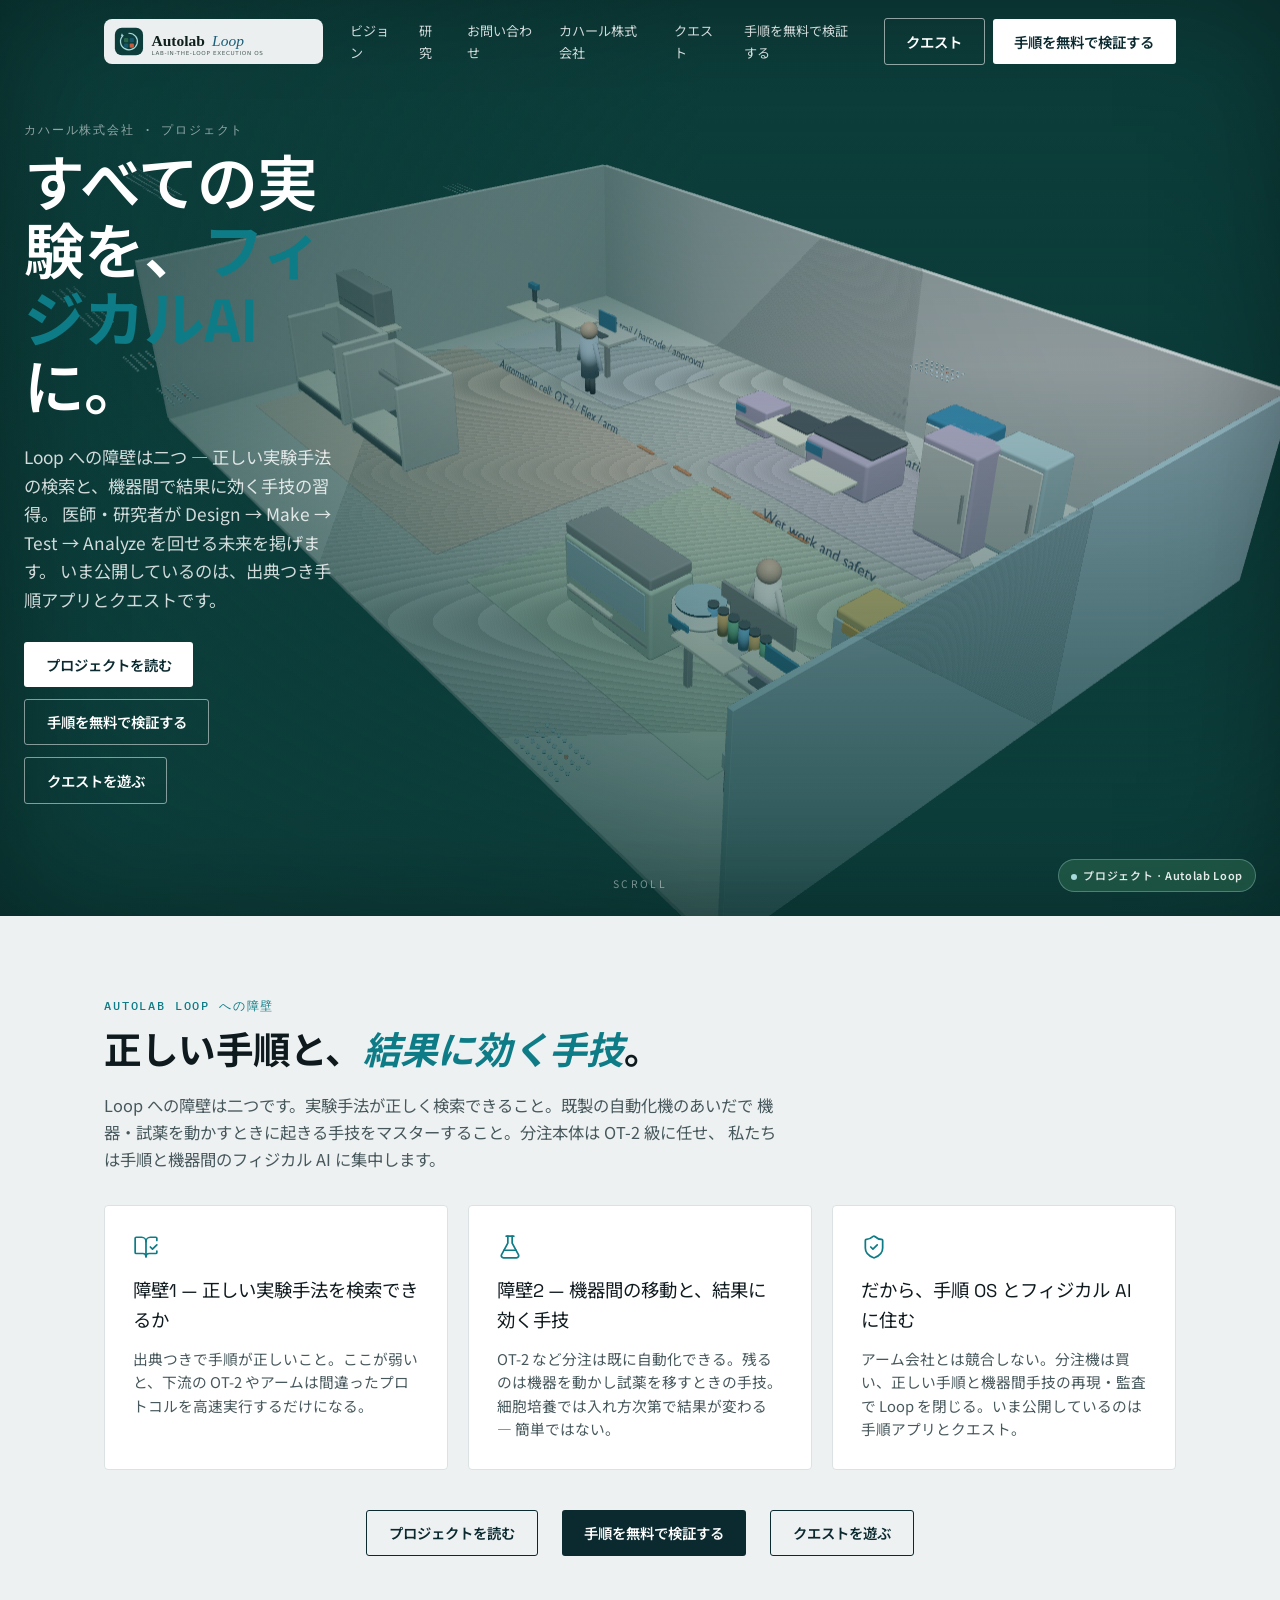
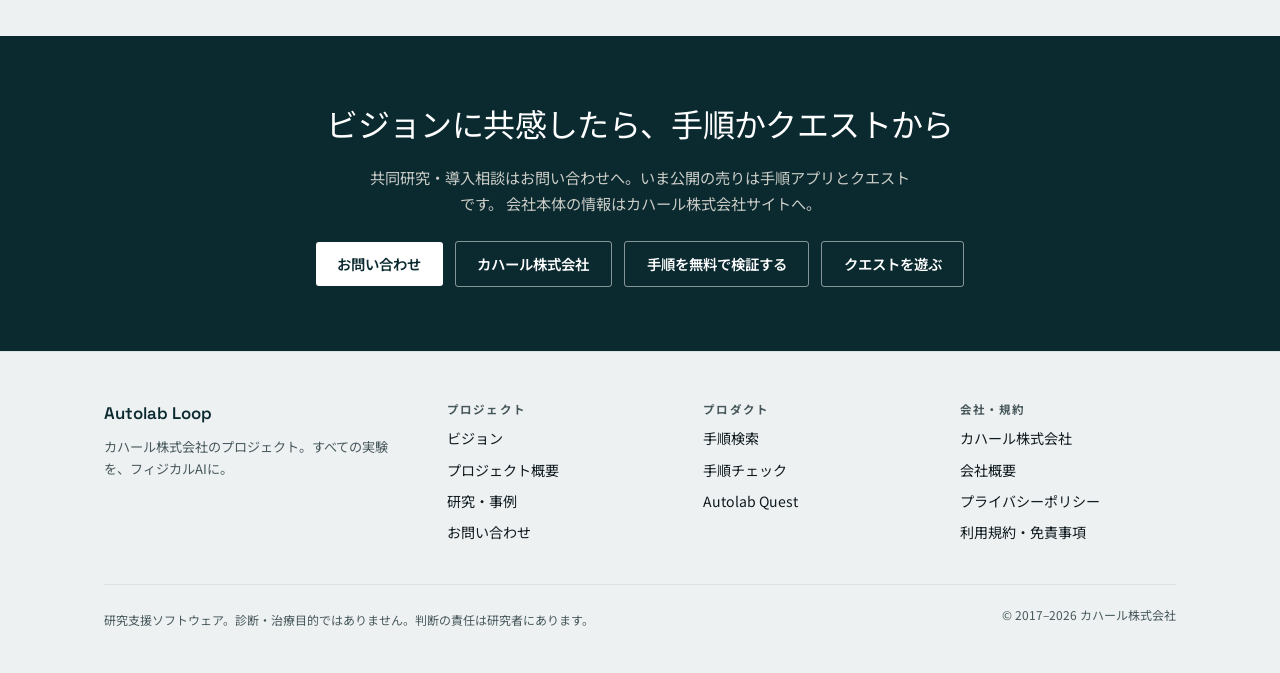
==== commit 97b22e38: "Frame site as Cahal Autolab Loop project page." ====
--- a/index.html
+++ b/index.html
@@ -17,8 +17,8 @@
       rel="stylesheet"
     />
     <title>Autolab Loop — 出典のある実験手順から、閉ループの実験へ</title>
-    <script type="module" crossorigin src="/assets/index-Cniql3P_.js"></script>
-    <link rel="modulepreload" crossorigin href="/assets/HomeLayout-Cwqj5cNV.js">
+    <script type="module" crossorigin src="/assets/index-DvmHYZW_.js"></script>
+    <link rel="modulepreload" crossorigin href="/assets/HomeLayout-BH8PrubQ.js">
     <link rel="stylesheet" crossorigin href="/assets/HomeLayout-Betzum_2.css">
     <link rel="stylesheet" crossorigin href="/assets/index-Bxg1d7-p.css">
     <link rel="canonical" href="https://biolablooper.github.io/">
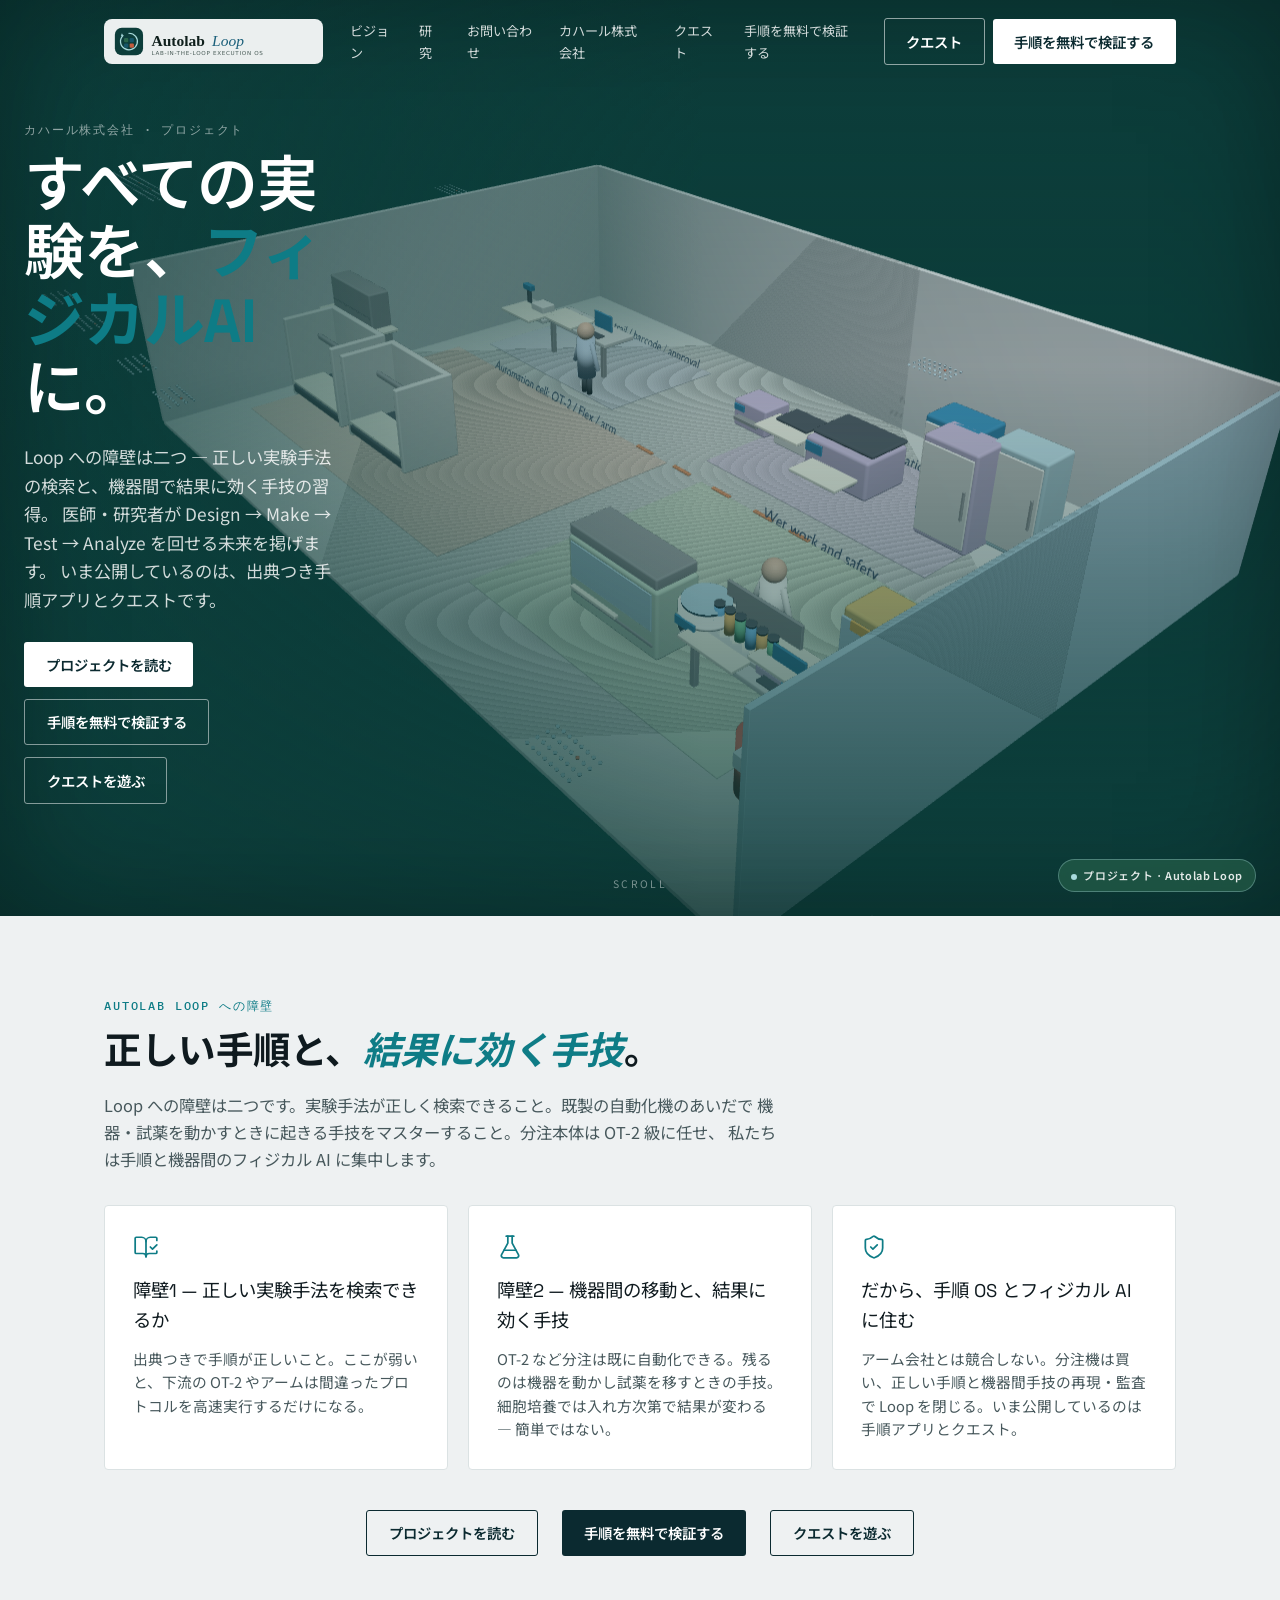
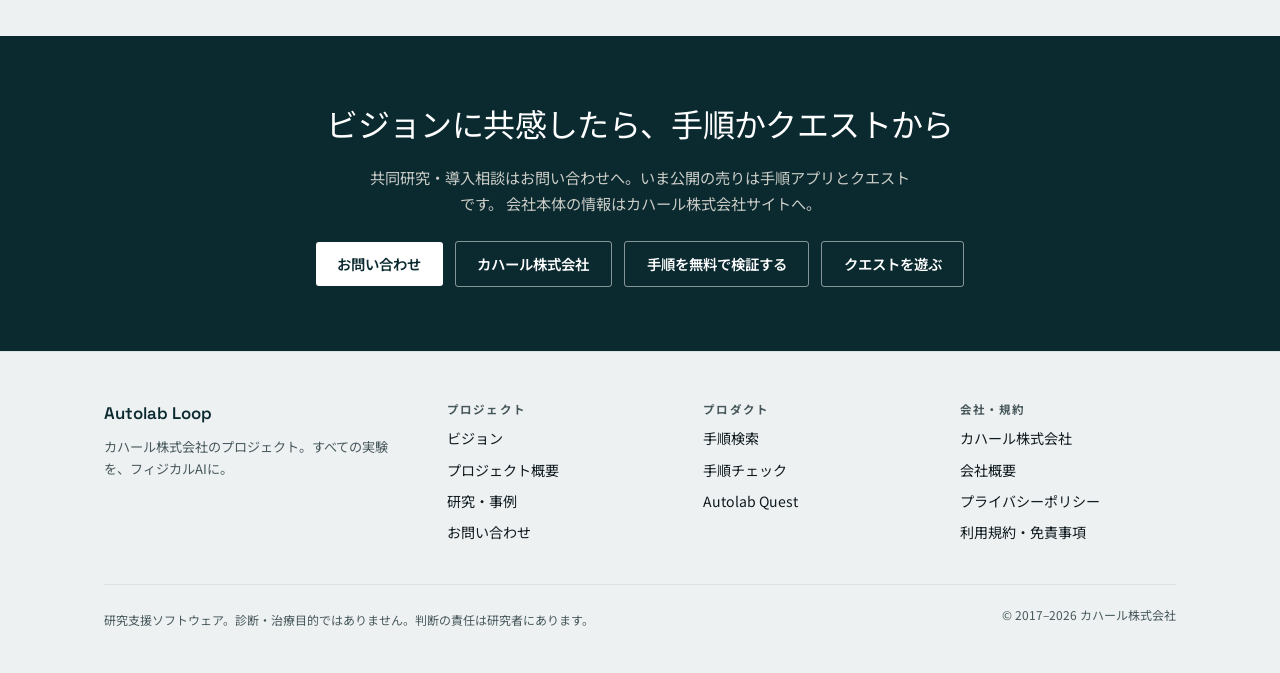
==== commit 7c0f574b: "Retitle project page metadata." ====
--- a/index.html
+++ b/index.html
@@ -6,7 +6,7 @@
     <meta name="viewport" content="width=device-width, initial-scale=1.0" />
     <!-- title / description / canonical / OGP / JSON-LD are rewritten per surface
          at build time by vite-plugin-site-meta.js. Edit them there, not here. -->
-    <meta name="description" content="Autolab Loop は、公開文献から逐語で裏取りした実験手順だけを出典つきで返すバイオ × AI × ロボティクスの研究開発チームです。手順検索アプリとクエストを無料で公開しています。" />
+    <meta name="description" content="カハール株式会社の Autolab Loop プロジェクトページ。公開文献から逐語で裏取りした実験手順を出典つきで返す研究開発です。手順検索アプリとクエストを無料で公開しています。" />
     <meta name="theme-color" content="#0c3d3a" />
     <meta name="format-detection" content="telephone=no" />
     <link rel="apple-touch-icon" href="/brand/logo-icon.svg" />
@@ -16,7 +16,7 @@
       href="https://fonts.googleapis.com/css2?family=Space+Grotesk:wght@500;600;700&family=IBM+Plex+Mono:wght@400;500;600&family=Noto+Sans+JP:wght@400;500;700&display=swap"
       rel="stylesheet"
     />
-    <title>Autolab Loop — 出典のある実験手順から、閉ループの実験へ</title>
+    <title>Autolab Loop — カハール株式会社のプロジェクトページ</title>
     <script type="module" crossorigin src="/assets/index-DvmHYZW_.js"></script>
     <link rel="modulepreload" crossorigin href="/assets/HomeLayout-BH8PrubQ.js">
     <link rel="stylesheet" crossorigin href="/assets/HomeLayout-Betzum_2.css">
@@ -27,16 +27,16 @@
     <meta property="og:site_name" content="Autolab Loop">
     <meta property="og:locale" content="ja_JP">
     <meta property="og:url" content="https://biolablooper.github.io/">
-    <meta property="og:title" content="Autolab Loop — 出典のある実験手順から、閉ループの実験へ">
-    <meta property="og:description" content="Autolab Loop は、公開文献から逐語で裏取りした実験手順だけを出典つきで返すバイオ × AI × ロボティクスの研究開発チームです。手順検索アプリとクエストを無料で公開しています。">
+    <meta property="og:title" content="Autolab Loop — カハール株式会社のプロジェクトページ">
+    <meta property="og:description" content="カハール株式会社の Autolab Loop プロジェクトページ。公開文献から逐語で裏取りした実験手順を出典つきで返す研究開発です。手順検索アプリとクエストを無料で公開しています。">
     <meta property="og:image" content="https://biolablooper.github.io/lab/hero-preview.png">
     <meta property="og:image:width" content="1600">
     <meta property="og:image:height" content="1000">
     <meta name="twitter:card" content="summary_large_image">
-    <meta name="twitter:title" content="Autolab Loop — 出典のある実験手順から、閉ループの実験へ">
-    <meta name="twitter:description" content="Autolab Loop は、公開文献から逐語で裏取りした実験手順だけを出典つきで返すバイオ × AI × ロボティクスの研究開発チームです。手順検索アプリとクエストを無料で公開しています。">
+    <meta name="twitter:title" content="Autolab Loop — カハール株式会社のプロジェクトページ">
+    <meta name="twitter:description" content="カハール株式会社の Autolab Loop プロジェクトページ。公開文献から逐語で裏取りした実験手順を出典つきで返す研究開発です。手順検索アプリとクエストを無料で公開しています。">
     <meta name="twitter:image" content="https://biolablooper.github.io/lab/hero-preview.png">
-    <script type="application/ld+json">{"@context":"https://schema.org","@graph":[{"@type":"Organization","@id":"https://biolablooper.github.io/#organization","name":"Autolab Loop","url":"https://biolablooper.github.io/","logo":"https://biolablooper.github.io/brand/logo-icon.svg","description":"Autolab Loop は、公開文献から逐語で裏取りした実験手順だけを出典つきで返すバイオ × AI × ロボティクスの研究開発チームです。手順検索アプリとクエストを無料で公開しています。"},{"@type":"WebSite","@id":"https://biolablooper.github.io/#website","url":"https://biolablooper.github.io/","name":"Autolab Loop","inLanguage":"ja","publisher":{"@id":"https://biolablooper.github.io/#organization"}}]}</script>
+    <script type="application/ld+json">{"@context":"https://schema.org","@graph":[{"@type":"Organization","@id":"https://biolablooper.github.io/#organization","name":"Autolab Loop","url":"https://biolablooper.github.io/","logo":"https://biolablooper.github.io/brand/logo-icon.svg","description":"カハール株式会社の Autolab Loop プロジェクトページ。公開文献から逐語で裏取りした実験手順を出典つきで返す研究開発です。手順検索アプリとクエストを無料で公開しています。"},{"@type":"WebSite","@id":"https://biolablooper.github.io/#website","url":"https://biolablooper.github.io/","name":"Autolab Loop","inLanguage":"ja","publisher":{"@id":"https://biolablooper.github.io/#organization"}}]}</script>
   </head>
   <body>
     <div id="root"></div>
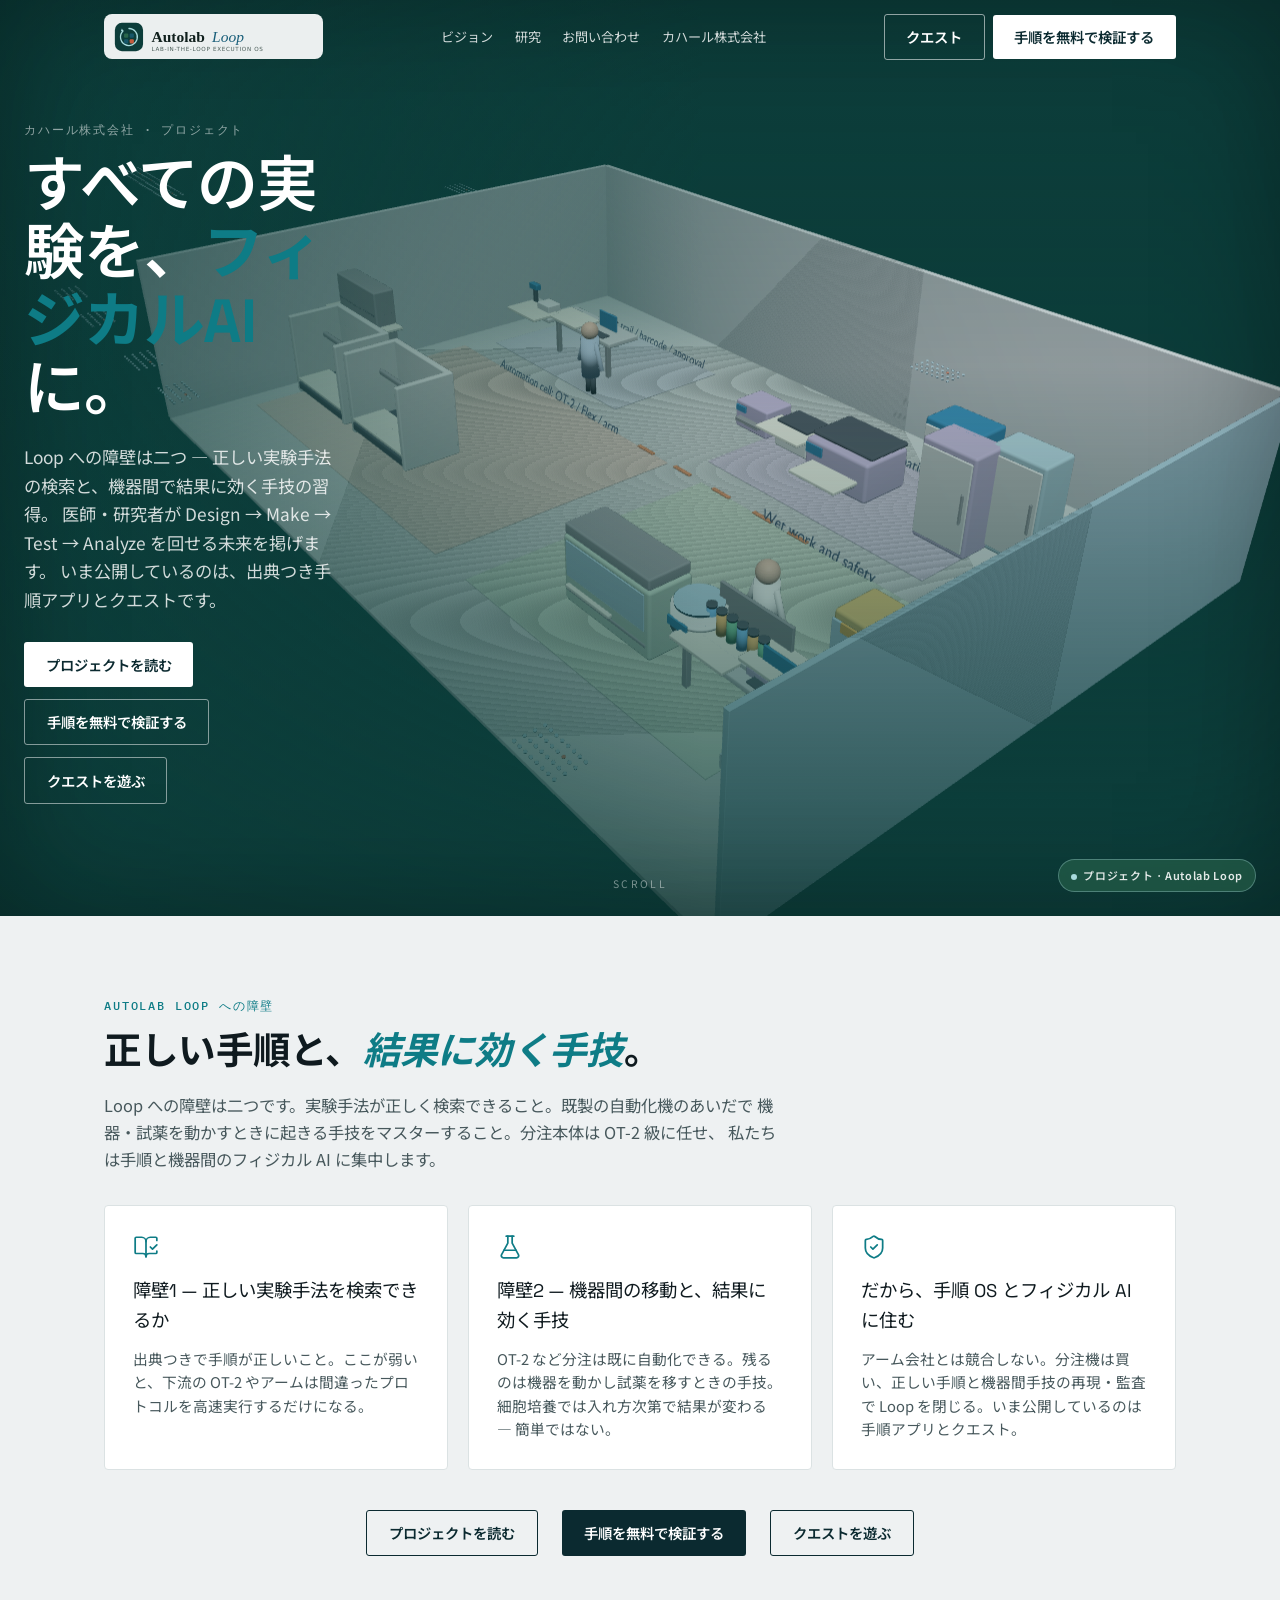
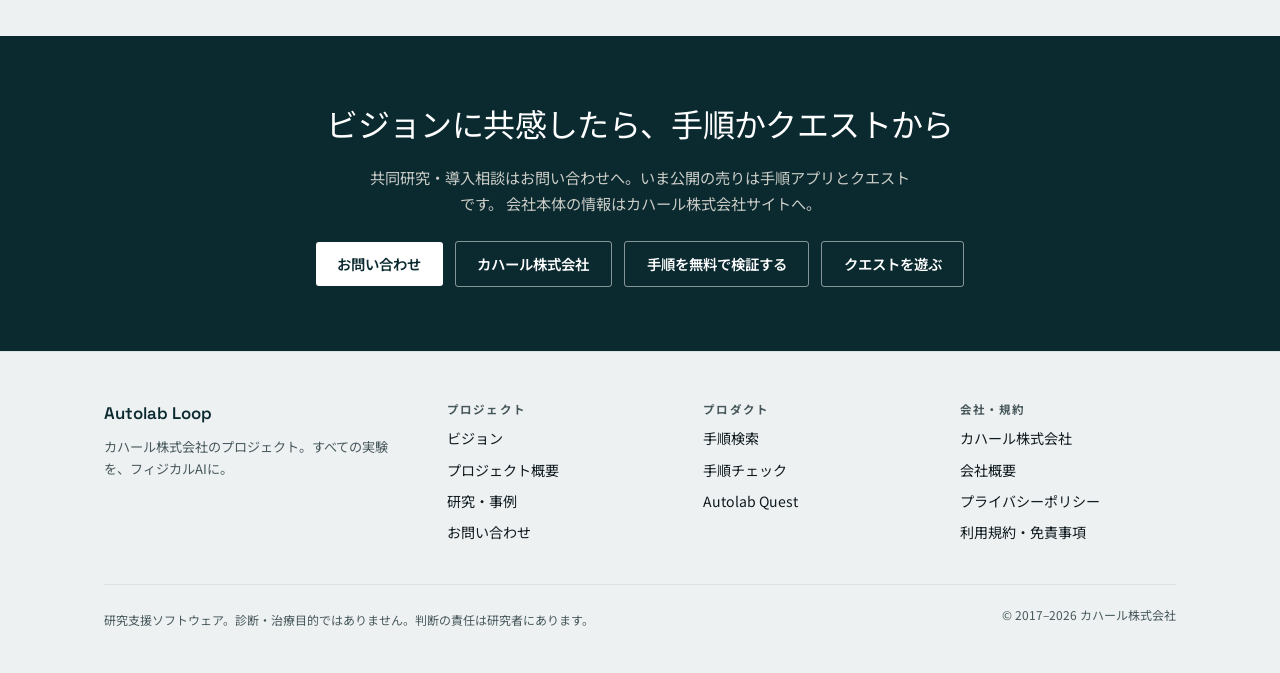
==== commit 65c7dbf4: "Fix nav duplication; enable FormSubmit contact." ====
--- a/index.html
+++ b/index.html
@@ -17,9 +17,9 @@
       rel="stylesheet"
     />
     <title>Autolab Loop — カハール株式会社のプロジェクトページ</title>
-    <script type="module" crossorigin src="/assets/index-DvmHYZW_.js"></script>
-    <link rel="modulepreload" crossorigin href="/assets/HomeLayout-BH8PrubQ.js">
-    <link rel="stylesheet" crossorigin href="/assets/HomeLayout-Betzum_2.css">
+    <script type="module" crossorigin src="/assets/index-BZzuXAGT.js"></script>
+    <link rel="modulepreload" crossorigin href="/assets/HomeLayout-rA0ITCmo.js">
+    <link rel="stylesheet" crossorigin href="/assets/HomeLayout-BDokCQmb.css">
     <link rel="stylesheet" crossorigin href="/assets/index-Bxg1d7-p.css">
     <link rel="canonical" href="https://biolablooper.github.io/">
     <meta name="robots" content="index, follow, max-image-preview:large">
--- a/assets/HomeLayout-BDokCQmb.css
+++ b/assets/HomeLayout-BDokCQmb.css
@@ -0,0 +1 @@
+.home-site{--ink:#0f1f1c;--ink-muted:#4a5c58;--paper:#f5f0e8;--paper-alt:#ebe4d8;--teal:#1a5f7a;--teal-dark:#0c3d3a;--green:#2d6a4f;--hit:#c45c3e;--rule:#d4cfc4;--serif:Georgia, "Times New Roman", "Yu Mincho", "Hiragino Mincho ProN", serif;--sans:system-ui, -apple-system, "Segoe UI", sans-serif;scroll-behavior:smooth;color:var(--ink);font-family:var(--sans);background:var(--paper);line-height:1.65}.home-container{max-width:1120px;margin:0 auto;padding:0 1.5rem}.home-kicker{letter-spacing:.14em;text-transform:uppercase;color:var(--teal);margin-bottom:.75rem;font-size:.72rem;font-weight:600}.home-kicker--light{color:#ffffff8c}.home-section h2{font-family:var(--serif);margin:0 0 1rem;font-size:clamp(1.65rem,3.5vw,2.35rem);font-weight:600;line-height:1.3}.home-section-lead{color:var(--ink-muted);max-width:42rem;margin:0 0 2rem;font-size:1.02rem}.home-section-lead--light{color:#ffffffb8}.home-section{padding:5rem 0}.home-section--alt{background:var(--paper-alt)}.home-section--dark{background:var(--teal-dark);color:#fff}.home-section--dark h2{color:#fff}.home-hero--minimal{background:var(--paper);min-height:auto;padding:7rem 0 3rem}.home-hero-glow--soft{opacity:.45;background:radial-gradient(70% 50% at 50% 0,#1a5f7a1f,#0000)}.home-hero-minimal-inner{text-align:center;flex-direction:column;align-items:center;gap:2.5rem;display:flex}.home-hero--minimal h1{font-family:var(--serif);letter-spacing:-.02em;margin:0 0 1rem;font-size:clamp(2.2rem,5.5vw,3.25rem);font-weight:600;line-height:1.2}.home-hero--minimal h1 em{color:var(--teal-dark);font-style:italic}.home-hero-tagline{color:var(--ink-muted);margin:0 0 1.75rem;font-size:1.05rem;line-height:1.6}.home-hero-minimal-visual{width:100%;max-width:520px}.home-hero-minimal-visual .lab-loop-scene{border-radius:12px;overflow:hidden;box-shadow:0 24px 48px #0c3d3a14}.home-block{border-top:1px solid var(--rule);padding:4rem 0}.home-block--alt{background:var(--paper-alt)}.home-block-inner{max-width:880px}.home-block-head{margin-bottom:2rem}.home-block-num{letter-spacing:.2em;color:var(--teal);margin-bottom:.65rem;font-size:.7rem;font-weight:600;display:block}.home-block-head h2{font-family:var(--serif);letter-spacing:-.01em;margin:0 0 .65rem;font-size:clamp(1.5rem,3vw,2rem);font-weight:600}.home-block-head p{color:var(--ink-muted);max-width:32rem;margin:0;font-size:.98rem;line-height:1.65}.home-block-note{color:var(--ink-muted);margin:1.5rem 0 0;font-size:.88rem;line-height:1.55}.home-dmta-strip{grid-template-columns:repeat(2,1fr);gap:.75rem;display:grid}@media (width>=720px){.home-dmta-strip{grid-template-columns:repeat(4,1fr);gap:0}}.home-dmta-item{border:1px solid var(--rule);background:#fff;border-radius:8px;align-items:flex-start;gap:.75rem;padding:1.25rem 1rem;display:flex;position:relative}@media (width>=720px){.home-dmta-item{border:none;border-right:1px solid var(--rule);background:0 0;border-radius:0;padding:0 1.25rem}.home-dmta-item:first-child{padding-left:0}.home-dmta-item:last-child{border-right:none;padding-right:0}}.home-dmta-letter{font-family:var(--serif);color:var(--teal-dark);font-size:1.75rem;font-weight:600;line-height:1}.home-dmta-item strong{margin-bottom:.15rem;font-size:.92rem;display:block}.home-dmta-item span{color:var(--ink-muted);font-size:.8rem}.home-dmta-sep{display:none}.home-tag-list{flex-wrap:wrap;gap:.5rem;margin:0;padding:0;list-style:none;display:flex}.home-tag-list li{border:1px solid var(--rule);color:var(--ink);background:#fff;border-radius:999px;padding:.45rem .85rem;font-size:.84rem}.home-block--alt .home-tag-list li{background:var(--paper)}.home-outcome-cards{grid-template-columns:1fr;gap:1rem;display:grid}@media (width>=720px){.home-outcome-cards{grid-template-columns:repeat(3,1fr)}}.home-outcome-card{border:1px solid var(--rule);background:#fff;border-radius:8px;padding:1.5rem}.home-block--alt .home-outcome-card{background:var(--paper)}.home-outcome-card h3{font-family:var(--serif);color:var(--teal-dark);margin:0 0 .5rem;font-size:1.05rem}.home-outcome-card p{color:var(--ink-muted);margin:0;font-size:.86rem;line-height:1.55}.home-flow-line{border-top:1px solid var(--rule);flex-wrap:wrap;justify-content:center;align-items:center;gap:.35rem .5rem;margin-top:2rem;padding-top:2rem;display:flex}.home-flow-step{color:var(--ink-muted);align-items:center;gap:.5rem;font-size:.82rem;display:inline-flex}.home-flow-arrow{color:var(--teal);opacity:.6}.home-cta--minimal{text-align:center;padding:3.5rem 0}.home-cta--minimal h2{font-family:var(--serif);margin:0 0 1.25rem;font-size:1.5rem}.home-cta--minimal p{display:none}.home-footer--minimal{text-align:center;border-top:1px solid var(--rule);padding:2rem 0 2.5rem}.home-footer--minimal>.home-container>p:first-child{font-family:var(--serif);margin:0 0 .5rem;font-size:.95rem}.home-footer--minimal .home-footer-disclaimer{max-width:28rem;margin:0 auto;font-size:.75rem}.home-value-grid{grid-template-columns:1fr;gap:1.25rem;display:grid}@media (width>=768px){.home-value-grid{grid-template-columns:repeat(3,1fr)}}.home-value-card{border:1px solid var(--rule);background:#fff;border-radius:4px;padding:1.75rem}.home-value-icon{color:var(--teal);margin-bottom:1rem}.home-value-card h3{font-family:var(--serif);margin:0 0 .65rem;font-size:1.15rem}.home-value-card p{color:var(--ink-muted);margin:0;font-size:.92rem;line-height:1.6}.home-focus-dmta{flex-direction:column;gap:.75rem;margin-top:2rem;display:flex}@media (width>=900px){.home-focus-dmta{flex-flow:wrap;align-items:stretch}}.home-focus-dmta-step{opacity:.55;background:#ffffff0d;border:1px solid #ffffff26;border-radius:4px;flex:1;align-items:flex-start;gap:.75rem;min-width:200px;padding:1.1rem 1rem;transition:opacity .25s,border-color .25s,background .25s;display:flex}.home-focus-dmta-step.is-active{opacity:1;background:#ffffff1a;border-color:#a8dadc80}.home-focus-dmta-letter{color:var(--step-color,#a8dadc);font-size:1.5rem;font-weight:800;line-height:1}.home-focus-dmta-step strong{color:#fff;margin-bottom:.25rem;font-size:.95rem;display:block}.home-focus-dmta-step p{color:#ffffffb8;margin:0;font-size:.82rem;line-height:1.45}.home-focus-dmta-arrow{color:#ffffff59;flex-shrink:0;margin-top:.35rem;display:none}@media (width>=900px){.home-focus-dmta-arrow{display:block}}.home-focus-dmta-loop{color:#ffffff8c;justify-content:center;align-items:center;gap:.4rem;width:100%;padding:.5rem;font-size:.78rem;display:flex}.home-focus-built{grid-template-columns:1fr;gap:.65rem;margin:0;padding:0;list-style:none;display:grid}@media (width>=640px){.home-focus-built{grid-template-columns:repeat(2,1fr)}}.home-focus-built li{border:1px solid var(--rule);background:#fff;border-radius:4px;align-items:flex-start;gap:.65rem;padding:1rem 1.1rem;display:flex}.home-focus-built li svg{color:var(--green);flex-shrink:0;margin-top:.1rem}.home-focus-built strong{margin-bottom:.15rem;font-size:.92rem;display:block}.home-focus-built span{color:var(--ink-muted);font-size:.82rem;line-height:1.45}.home-focus-outcomes{grid-template-columns:1fr;gap:1rem;margin-bottom:2rem;display:grid}@media (width>=768px){.home-focus-outcomes{grid-template-columns:repeat(2,1fr)}}.home-focus-outcome{border:1px solid var(--rule);background:#fff;border-radius:4px;padding:1.5rem}.home-focus-outcome svg{color:var(--teal);margin-bottom:.75rem}.home-focus-outcome h3{font-family:var(--serif);margin:0 0 .5rem;font-size:1.1rem}.home-focus-outcome p{color:var(--ink-muted);margin:0;font-size:.88rem;line-height:1.55}.home-focus-example{background:var(--teal-dark);color:#fff;border-radius:4px;padding:1.5rem 1.75rem}.home-focus-example h3{font-family:var(--serif);color:#fff;margin:0 0 1rem;font-size:1.05rem}.home-focus-example ol{flex-direction:column;gap:.85rem;margin:0;padding:0;list-style:none;display:flex}.home-focus-example li{border-left:2px solid #a8dadc73;flex-direction:column;gap:.2rem;padding-left:1rem;display:flex}.home-focus-example strong{letter-spacing:.06em;text-transform:uppercase;color:#a8dadc;font-size:.78rem}.home-focus-example span{color:#ffffffe0;font-size:.92rem;line-height:1.5}.home-btn{cursor:pointer;border:none;border-radius:3px;justify-content:center;align-items:center;padding:.65rem 1.35rem;font-size:.9rem;font-weight:600;text-decoration:none;transition:background .15s,color .15s,border-color .15s;display:inline-flex}.home-btn--solid{background:var(--teal-dark);color:#fff!important}.home-btn--solid:hover{background:#0a302e}.home-btn--ghost{border:1px solid var(--teal-dark);background:0 0;color:var(--teal-dark)!important}.home-btn--ghost:hover{background:#0c3d3a0f}.home-btn--light.home-btn--solid{background:#fff;color:var(--teal-dark)!important}.home-btn--light.home-btn--ghost{border-color:#ffffff80;color:#fff!important}.home-nav{z-index:100;transition:background .2s,box-shadow .2s;position:fixed;top:0;left:0;right:0}.home-nav--scrolled{-webkit-backdrop-filter:blur(10px);backdrop-filter:blur(10px);box-shadow:0 1px 0 var(--rule);background:#f5f0e8f0}.home-nav-inner{align-items:center;gap:1rem;max-width:1120px;margin:0 auto;padding:.85rem 1.5rem;display:flex}.home-nav-brand{cursor:pointer;text-align:left;background:0 0;border:none;flex:0 auto;align-items:center;min-width:0;max-width:min(200px,48vw);padding:0;text-decoration:none;display:inline-flex}.home-nav-logo{object-fit:contain;object-position:left center;max-width:100%;display:block;width:auto!important}.home-nav-logo--full{height:34px!important}.home-nav-brand-compact{align-items:center;gap:.4rem;min-width:0;display:none}.home-nav-logo--icon{flex-shrink:0;width:22px!important;height:22px!important}.home-nav-brand-name{font-family:var(--serif);letter-spacing:-.02em;color:var(--ink);white-space:nowrap;font-size:.92rem;font-weight:650;line-height:1}.home-nav-mark{font-family:var(--serif);color:var(--ink);font-size:1.15rem;font-weight:600;display:block}.home-nav-tag{letter-spacing:.06em;color:var(--ink-muted);font-size:.65rem;display:block}.home-nav-links{flex:1;justify-content:center;gap:.25rem;display:none}@media (width>=900px){.home-nav-links{display:flex}}.home-nav-links a{color:var(--ink-muted);cursor:pointer;white-space:nowrap;background:0 0;border:none;border-radius:3px;padding:.4rem .55rem;font-size:.82rem;text-decoration:none;transition:color .15s,background .15s}.home-nav-links a:hover,.home-nav-links a.is-active{color:var(--teal-dark);background:#1a5f7a14}.home-nav-actions{flex-shrink:0;align-items:center;gap:.5rem;margin-left:auto;display:flex}.home-nav-actions .home-btn{white-space:nowrap;flex-shrink:0}.home-nav-toggle{cursor:pointer;color:var(--ink);background:0 0;border:none;flex-shrink:0;padding:.35rem;display:flex}@media (width<=899px){.home-nav-inner{gap:.4rem;padding:.55rem .85rem}.home-nav-brand{max-width:none}.home-nav-logo--full{display:none}.home-nav-brand-compact{display:inline-flex}.home-nav-actions{gap:.3rem}.home-nav-actions .home-btn{padding:.4rem .7rem;font-size:.8rem}}@media (width<=360px){.home-nav-brand-name{font-size:.92rem}.home-nav-actions .home-btn{padding:.38rem .55rem;font-size:.74rem}}@media (width>=900px){.home-nav-toggle{display:none}.home-nav-brand{max-width:none}.home-nav-logo--full{display:block;height:34px!important}.home-nav-brand-compact{display:none}}.home-nav-mobile{background:var(--paper);border-top:1px solid var(--rule);flex-direction:column;padding:.5rem 1.5rem 1rem;display:flex}@media (width>=900px){.home-nav-mobile{display:none}}.home-nav-mobile a{text-align:left;color:var(--ink-muted);cursor:pointer;border:none;border-bottom:1px solid var(--rule);background:0 0;padding:.65rem 0;font-size:.95rem;text-decoration:none;display:block}.home-nav-mobile a.is-active{color:var(--teal-dark);font-weight:600}.home-hero{flex-direction:column;justify-content:center;min-height:100vh;padding:6rem 1.5rem 4rem;display:flex;position:relative;overflow:hidden}.home-hero-bg{pointer-events:none;position:absolute;inset:0}.home-hero-grid{background-image:linear-gradient(#1a5f7a0a 1px,#0000 1px),linear-gradient(90deg,#1a5f7a0a 1px,#0000 1px);background-size:48px 48px;position:absolute;inset:0;-webkit-mask-image:radial-gradient(80% 70% at 70% 40%,#000,#0000);mask-image:radial-gradient(80% 70% at 70% 40%,#000,#0000)}.home-hero-glow{background:radial-gradient(#1a5f7a1f,#0000 70%);width:50%;height:60%;position:absolute;top:10%;right:5%}.home-hero-inner{grid-template-columns:1fr;align-items:center;gap:3rem;width:100%;max-width:1120px;margin:0 auto;display:grid;position:relative}@media (width>=960px){.home-hero-inner{grid-template-columns:1fr 1fr}}.home-hero h1{font-family:var(--serif);margin:0 0 1.25rem;font-size:clamp(2.2rem,5.5vw,3.4rem);font-weight:600;line-height:1.2}.home-hero h1 em{color:var(--teal);font-style:normal}.home-lead{color:var(--ink-muted);max-width:32rem;margin:0 0 1.75rem;font-size:1.05rem}.home-hero-actions{flex-wrap:wrap;gap:.75rem;margin-bottom:2rem;display:flex}.home-hero-pills{flex-wrap:wrap;gap:.5rem;display:flex}.home-hero-pills span{letter-spacing:.04em;color:var(--teal-dark);background:#1a5f7a14;border:1px solid #1a5f7a26;border-radius:999px;padding:.35rem .75rem;font-size:.72rem;font-weight:600}.home-hero-visual{flex-direction:column;align-items:center;width:100%;display:flex}.lab-loop-scene{aspect-ratio:4/3.6;border:1px solid var(--rule);background:#fff;border-radius:12px;width:100%;max-width:520px;position:relative;overflow:hidden;box-shadow:0 24px 48px #0c3d3a1f,inset 0 0 0 1px #fff9}.lab-loop-canvas{width:100%;height:100%;display:block}.lab-loop-phase-bar{background:linear-gradient(#0000,#f5f0e8f2);justify-content:center;gap:.35rem;padding:.5rem .75rem;display:flex;position:absolute;bottom:0;left:0;right:0}.lab-loop-phase-chip{color:var(--ink-muted);background:#ffffffb3;border-radius:4px;align-items:center;gap:.25rem;padding:.2rem .45rem;font-size:.62rem;display:flex}.lab-loop-phase-chip strong{color:var(--teal-dark);font-size:.7rem}.home-loop-showcase-head{text-align:center;margin-bottom:2.5rem}.home-loop-showcase-head h2,.home-loop-showcase-lead{margin-left:auto;margin-right:auto}.home-loop-showcase-track{flex-wrap:wrap;justify-content:center;align-items:center;gap:.5rem;margin-bottom:2rem;display:flex}.home-loop-showcase-step{color:#ffffff8c;cursor:pointer;background:#ffffff0d;border:2px solid #ffffff26;border-radius:8px;flex-direction:column;align-items:center;gap:.15rem;min-width:100px;padding:.85rem 1rem;transition:border-color .25s,background .25s,transform .25s;display:flex;position:relative}.home-loop-showcase-step:hover{border-color:#a8dadc66}.home-loop-showcase-step.is-active{border-color:var(--step-color,#a8dadc);color:#fff;background:#ffffff1f;transform:scale(1.05);box-shadow:0 0 24px #a8dadc26}.home-loop-showcase-step.is-done{color:#ffffffd9;border-color:#2d6a4f80}.home-loop-showcase-letter{color:var(--step-color,#a8dadc);font-size:1.5rem;font-weight:800;line-height:1}.home-loop-showcase-name{letter-spacing:.06em;text-transform:uppercase;font-size:.75rem;font-weight:700}.home-loop-showcase-ja{opacity:.75;text-align:center;max-width:90px;font-size:.68rem}.home-loop-showcase-arrow{display:none}@media (width>=700px){.home-loop-showcase-arrow{opacity:.4;display:block;position:absolute;top:50%;right:-14px;transform:translateY(-50%)}}.home-loop-showcase-return{color:#a8dadccc;align-items:center;gap:.35rem;padding:.5rem .75rem;font-size:.72rem;animation:4s linear infinite home-loop-spin;display:flex}@keyframes home-loop-spin{0%{transform:rotate(0)}to{transform:rotate(360deg)}}.home-loop-showcase-visual{max-width:480px;margin:0 auto 2rem}.home-loop-showcase-cta{text-align:center;margin:0}.home-loop-mini{background:#0003;border:1px solid #ffffff1f;border-radius:10px;justify-content:center;align-items:center;min-height:180px;padding:1.5rem;display:flex}.home-loop-mini-caption{text-align:center;color:#ffffffa6;margin-top:.75rem;font-size:.78rem;display:block}.home-loop-mini-bubble{color:var(--teal-dark);background:#fff;border-radius:8px;margin-bottom:1rem;padding:.65rem 1rem;font-size:.85rem;font-weight:600;animation:2s ease-in-out infinite home-bubble-pulse}@keyframes home-bubble-pulse{0%,to{transform:translateY(0)}50%{transform:translateY(-4px)}}.home-loop-mini-mols{justify-content:center;gap:1.25rem;display:flex}.home-loop-mini-mol{width:28px;height:28px;animation:2.5s ease-in-out infinite home-mol-float;animation-delay:calc(var(--i) * .3s);border:2.5px solid #a8dadc;border-radius:50%;position:relative}.home-loop-mini-mol:after{content:"";background:#a8dadc;width:16px;height:2px;position:absolute;top:4px;right:-18px}@keyframes home-mol-float{0%,to{transform:translateY(0)rotate(0)}50%{transform:translateY(-6px)rotate(8deg)}}.home-loop-mini-plate{width:100%}.home-loop-mini-plate-grid{grid-template-columns:repeat(12,1fr);gap:3px;max-width:280px;margin:0 auto;display:grid}.home-loop-mini-well{aspect-ratio:1;animation:.4s backwards home-well-in;animation-delay:var(--d,0s);background:#a8dadc40;border-radius:50%}.home-loop-mini-well.is-hit{background:var(--hit);animation:.6s backwards home-well-hit;animation-delay:var(--d,0s);box-shadow:0 0 8px #c45c3e99}@keyframes home-well-in{0%{opacity:0;transform:scale(0)}to{opacity:1;transform:scale(1)}}@keyframes home-well-hit{0%{background:#a8dadc40;transform:scale(.5)}to{background:var(--hit);transform:scale(1.15)}}.home-loop-mini-robot{width:100%;min-height:140px;position:relative}.home-loop-mini-arm{width:80px;height:100px;position:absolute;top:0;left:50%;transform:translate(-50%)}.home-loop-mini-arm-base{background:var(--teal-dark);border-radius:4px;width:12px;height:40px;margin-left:-6px;position:absolute;top:0;left:50%}.home-loop-mini-arm-seg{background:var(--teal);transform-origin:top;border-radius:3px;width:10px;height:50px;margin-left:-5px;animation:2.8s ease-in-out infinite home-arm-swing;position:absolute;top:36px;left:50%}.home-loop-mini-arm-tip{background:var(--teal);transform-origin:top;border-radius:3px;width:20px;height:36px;margin-left:-10px;animation:2.8s ease-in-out infinite home-arm-swing;position:absolute;top:80px;left:50%}@keyframes home-arm-swing{0%,to{transform:rotate(-15deg)}50%{transform:rotate(25deg)}}.home-loop-mini-drop{background:var(--green);opacity:0;border-radius:50%/40% 40% 60% 60%;width:8px;height:12px;animation:2.8s ease-in-out infinite home-drop;position:absolute;top:108px;left:58%}@keyframes home-drop{45%{opacity:0;transform:translateY(0)}55%{opacity:.9;transform:translateY(0)}70%{opacity:0;transform:translateY(20px)}to{opacity:0}}.home-loop-mini-plate--small{width:200px;position:absolute;bottom:0;left:50%;transform:translate(-50%)}.home-loop-mini-plate--small .home-loop-mini-plate-grid{grid-template-columns:repeat(8,1fr);max-width:160px}.home-loop-mini-design{text-align:center;width:100%}.home-scroll-hint{letter-spacing:.15em;text-transform:uppercase;color:var(--ink-muted);flex-direction:column;align-items:center;gap:.5rem;font-size:.65rem;display:flex;position:absolute;bottom:2rem;left:50%;transform:translate(-50%)}.home-scroll-line{background:linear-gradient(var(--teal), transparent);width:1px;height:32px}.plate-grid-wrap{border:1px solid var(--rule);background:#fff;border-radius:8px;width:100%;max-width:340px;padding:1.25rem;box-shadow:0 8px 32px #0c3d3a14}.plate-grid-label{letter-spacing:.08em;text-transform:uppercase;color:var(--ink-muted);margin-bottom:.75rem;font-size:.65rem}.plate-grid{aspect-ratio:3/2;grid-template-columns:repeat(12,1fr);gap:4px;display:grid}.plate-well{aspect-ratio:1;border-radius:50%}.plate-grid-legend{color:var(--ink-muted);gap:1rem;margin-top:.75rem;font-size:.7rem;display:flex}.plate-grid-legend span{align-items:center;gap:.35rem;display:flex}.plate-dot{border-radius:50%;width:8px;height:8px;display:inline-block}.plate-dot--base{background:#1a5f7a40}.plate-dot--hit{background:var(--hit)}.home-problem-grid{grid-template-columns:1fr;align-items:stretch;gap:1rem;display:grid}@media (width>=768px){.home-problem-grid{grid-template-columns:1fr auto 1fr;align-items:center}}.home-problem-card{border:1px solid var(--rule);background:#fff;border-radius:4px;padding:1.75rem}.home-problem-card h3{font-family:var(--serif);margin:0 0 1rem;font-size:1.05rem}.home-problem-card ul{margin:0;padding:0;list-style:none}.home-problem-card li{color:var(--ink-muted);align-items:flex-start;gap:.6rem;margin-bottom:.65rem;font-size:.92rem;display:flex}.home-problem-card--before{border-left:3px solid #9b2226}.home-problem-card--after{border-left:3px solid var(--green)}.home-problem-arrow{color:var(--teal);font-size:1.5rem;font-weight:300;display:none}@media (width>=768px){.home-problem-arrow{align-items:center;display:flex}}.home-persona-tabs{grid-template-columns:repeat(3,1fr);gap:.5rem;margin-bottom:1.5rem;display:grid}@media (width<=640px){.home-persona-tabs{grid-template-columns:1fr}}.home-persona-tabs button{border:1px solid var(--rule);cursor:pointer;text-align:left;background:#fff;border-radius:4px;padding:1rem;transition:border-color .2s,box-shadow .2s}.home-persona-tabs button.is-active{border-color:var(--persona-color,var(--teal));box-shadow:0 0 0 1px var(--persona-color,var(--teal))}.home-persona-age{display:none}.home-persona-tab-avatar{background:var(--persona-color,var(--teal));color:#fff;border-radius:50%;justify-content:center;align-items:center;width:2rem;height:2rem;margin-bottom:.5rem;font-size:.85rem;font-weight:600;display:inline-flex}.home-persona-tab-name{font-size:.9rem;font-weight:600;display:block}.home-persona-tab-role{color:var(--ink-muted);margin-top:.15rem;font-size:.72rem;display:block}.home-persona-panel{border:1px solid var(--rule);border-top:3px solid var(--persona-color,var(--teal));background:#fff;border-radius:4px;padding:2rem}.home-persona-header{border-bottom:1px solid var(--rule);gap:1.25rem;margin-bottom:2rem;padding-bottom:1.5rem;display:flex}.home-persona-avatar{background:var(--persona-color,var(--teal));color:#fff;width:4rem;height:4rem;font-family:var(--serif);border-radius:50%;flex-shrink:0;justify-content:center;align-items:center;font-size:1.5rem;display:flex}.home-persona-header h3{font-family:var(--serif);margin:0 0 .25rem;font-size:1.35rem}.home-persona-age{color:var(--ink-muted);font-size:.85rem;font-weight:400}.home-persona-role{color:var(--ink-muted);margin:0 0 .5rem;font-size:.88rem}.home-persona-tagline{color:var(--persona-color,var(--teal));margin:0;font-size:.95rem;font-style:italic}.home-persona-grid{grid-template-columns:1fr;gap:1.5rem;display:grid}@media (width>=900px){.home-persona-grid{grid-template-columns:1fr 1fr 1.1fr}}.home-persona-col h4{text-transform:uppercase;letter-spacing:.06em;color:var(--ink);align-items:center;gap:.4rem;margin:0 0 .75rem;font-size:.82rem;display:flex}.home-persona-col ul{color:var(--ink-muted);margin:0;padding-left:1.1rem;font-size:.88rem}.home-persona-col li{margin-bottom:.45rem}.home-persona-col--solution h4{color:var(--green)}.home-week-timeline{flex-direction:column;gap:.35rem;display:flex}.home-week-row{grid-template-columns:2rem 1fr;gap:.5rem;font-size:.82rem;display:grid}.home-week-day{color:var(--persona-color,var(--teal));font-weight:700}.home-week-task{color:var(--ink-muted)}.home-loop-explorer{grid-template-columns:1fr;gap:2rem;display:grid}@media (width>=900px){.home-loop-explorer{grid-template-columns:280px 1fr}}.home-loop-steps{flex-direction:column;gap:.35rem;display:flex}.home-loop-step{cursor:pointer;text-align:left;color:#ffffffb3;background:#ffffff0f;border:1px solid #ffffff1f;border-radius:4px;grid-template-rows:auto auto;grid-template-columns:auto 1fr;gap:0 .5rem;padding:.85rem 1rem;transition:background .2s,border-color .2s;display:grid;position:relative}.home-loop-step.is-active{border-color:var(--step-color);color:#fff;background:#ffffff1f}.home-loop-step-letter{font-family:var(--serif);color:var(--step-color);grid-row:1/3;font-size:1.75rem;line-height:1}.home-loop-step-name{font-size:.9rem;font-weight:600}.home-loop-step-ja{opacity:.7;font-size:.75rem}.home-loop-step-arrow{opacity:.3;position:absolute;top:50%;right:.75rem;transform:translateY(-50%)}.home-loop-return{color:#ffffff73;align-items:center;gap:.4rem;margin-top:.5rem;padding-left:.5rem;font-size:.75rem;display:flex}.home-loop-detail{border:1px solid #ffffff26;border-left:3px solid var(--step-color);background:#ffffff14;border-radius:4px;padding:1.75rem}.home-loop-detail-header{gap:1rem;margin-bottom:1.5rem;display:flex}.home-loop-detail-letter{font-family:var(--serif);color:var(--step-color);font-size:2.5rem;line-height:1}.home-loop-detail-header h3{font-family:var(--serif);margin:0 0 .5rem;font-size:1.2rem}.home-loop-detail-header p{color:#ffffffb8;margin:0;font-size:.9rem}.home-loop-detail-grid{grid-template-columns:1fr 1fr;gap:1.5rem;margin-bottom:1.5rem;display:grid}@media (width<=560px){.home-loop-detail-grid{grid-template-columns:1fr}}.home-loop-detail-grid h4{text-transform:uppercase;letter-spacing:.08em;color:#ffffff80;margin:0 0 .5rem;font-size:.72rem}.home-loop-detail-grid ul{color:#ffffffd9;margin:0;padding-left:1rem;font-size:.88rem}.home-loop-detail-grid li{margin-bottom:.35rem}.home-loop-progress{transform-origin:0;gap:.35rem;display:flex}.home-loop-progress span{background:#ffffff26;border-radius:2px;flex:1;height:3px}.home-loop-progress span.is-done{background:var(--step-color)}.home-auto-spectrum{border:1px solid var(--rule);background:#fff;border-radius:4px;grid-template-columns:repeat(3,1fr);gap:0;margin-bottom:1.5rem;display:grid;position:relative;overflow:hidden}.home-auto-tab{cursor:pointer;color:var(--ink-muted);z-index:1;background:0 0;border:none;flex-direction:column;align-items:center;gap:.25rem;padding:1.25rem .75rem;transition:color .2s,background .2s;display:flex;position:relative}.home-auto-tab.is-active{color:var(--teal-dark);background:#1a5f7a0f}.home-auto-tab-label{font-size:.9rem;font-weight:600}.home-auto-tab-sub{opacity:.7;font-size:.7rem}.home-auto-indicator{background:var(--teal);width:33.333%;height:3px;margin-left:16.666%;position:absolute;bottom:0;left:0;transform:translate(-50%)}.home-auto-panel{border:1px solid var(--rule);background:#fff;border-radius:4px;gap:1.5rem;margin-bottom:2rem;padding:1.75rem;display:flex}.home-auto-panel-icon{background:var(--paper);width:4rem;height:4rem;color:var(--teal);border-radius:4px;flex-shrink:0;justify-content:center;align-items:center;display:flex}.home-auto-panel h3{font-family:var(--serif);margin:0 0 .5rem;font-size:1.1rem}.home-auto-phase{color:var(--teal);margin-left:.35rem;font-size:.75rem;font-weight:400}.home-auto-panel p{color:var(--ink-muted);margin:0 0 .75rem;font-size:.92rem}.home-auto-panel ul{color:var(--ink-muted);margin:0;padding-left:1.1rem;font-size:.88rem}.home-auto-flow{background:#1a5f7a0f;border-radius:4px;flex-wrap:wrap;justify-content:center;align-items:center;gap:.25rem;padding:1.25rem;display:flex}.home-auto-flow-node{align-items:center;gap:.25rem;display:flex}.home-auto-flow-node span:first-child{border:1px solid var(--rule);background:#fff;border-radius:3px;padding:.35rem .65rem;font-size:.78rem;font-weight:500}.home-auto-flow-arrow{color:var(--teal);margin:0 .15rem;font-size:.85rem}.home-compare-cards{grid-template-columns:1fr;gap:1rem;display:grid}@media (width>=640px){.home-compare-cards{grid-template-columns:1fr 1fr}}.home-compare-card{border:1px solid var(--rule);background:#fff;border-radius:4px;padding:1.25rem}.home-compare-card h3{color:var(--ink);margin:0 0 .75rem;font-size:.88rem;font-weight:600}.home-compare-split{grid-template-columns:1fr 1fr;gap:.75rem;display:grid}.home-compare-label{text-transform:uppercase;letter-spacing:.06em;color:var(--ink-muted);margin-bottom:.25rem;font-size:.65rem;display:block}.home-compare-other p,.home-compare-autolab p{color:var(--ink-muted);margin:0;font-size:.82rem;line-height:1.5}.home-compare-autolab p{color:var(--teal-dark);font-weight:500}.home-quote{border-left:3px solid var(--teal);font-family:var(--serif);background:#1a5f7a0f;margin:2.5rem 0 0;padding:1.25rem 1.5rem;font-size:1.05rem;line-height:1.55}.home-landscape-subhead{color:var(--ink);margin:2rem 0 1rem;font-size:1rem;font-weight:600}.home-landscape-layer-grid{grid-template-columns:1fr;gap:1rem;margin-bottom:2rem;display:grid}@media (width>=768px){.home-landscape-layer-grid{grid-template-columns:repeat(3,1fr)}}.home-landscape-layer{border:1px solid var(--rule);background:#fff;border-radius:4px;padding:1.25rem;position:relative}.home-landscape-layer--us{border-color:var(--teal);box-shadow:0 0 0 1px #1a5f7a26}.home-landscape-layer-num{letter-spacing:.08em;text-transform:uppercase;color:var(--teal);margin-bottom:.5rem;font-size:.65rem;font-weight:700;display:inline-block}.home-landscape-layer h4{margin:0 0 .5rem;font-size:.95rem}.home-landscape-layer p{color:var(--ink-muted);margin:0 0 .5rem;font-size:.82rem;line-height:1.55}.home-landscape-layer-vendors{color:var(--teal-dark);font-size:.78rem;font-weight:500}.home-landscape-gap{opacity:.9;font-style:italic}.home-landscape-player-list{flex-direction:column;gap:1rem;margin-bottom:2rem;display:flex}.home-landscape-player{border:1px solid var(--rule);background:#fff;border-radius:4px;overflow:hidden}.home-landscape-player-head{border-bottom:1px solid var(--rule);background:#0c3d3a0f;flex-wrap:wrap;justify-content:space-between;gap:.5rem;padding:1rem 1.25rem;display:flex}.home-landscape-player-head h3{margin:0;font-size:.95rem}.home-landscape-player-head span{color:var(--ink-muted);font-size:.72rem}.home-landscape-player-body{grid-template-columns:1fr;gap:0;display:grid}@media (width>=768px){.home-landscape-player-body{grid-template-columns:1fr 1fr}}.home-landscape-player-body>div{padding:1.25rem}.home-landscape-player-body h4{text-transform:uppercase;letter-spacing:.06em;color:var(--ink-muted);margin:0 0 .5rem;font-size:.72rem}.home-landscape-player-body p{color:var(--ink);margin:0;font-size:.84rem;line-height:1.55}.home-landscape-wedge{border-top:1px solid var(--rule);background:#2d6a4f0f}@media (width>=768px){.home-landscape-wedge{border-top:none;border-left:1px solid var(--rule)}}.home-landscape-heavy{border:1px solid var(--rule);background:#fff;border-radius:4px;margin-bottom:1rem;padding:1.5rem}.home-landscape-heavy h3{margin:0 0 1rem;font-size:.95rem}.home-landscape-heavy-grid{grid-template-columns:1fr;gap:1.25rem;margin-bottom:1rem;display:grid}@media (width>=640px){.home-landscape-heavy-grid{grid-template-columns:1fr 1fr}}.home-landscape-heavy h4{color:var(--teal-dark);margin:0 0 .5rem;font-size:.78rem;font-weight:600}.home-landscape-heavy ul{color:var(--ink-muted);margin:0;padding-left:1.1rem;font-size:.84rem;line-height:1.55}.home-landscape-heavy-autolab{color:var(--teal-dark);border-top:1px solid var(--rule);margin:0;padding-top:1rem;font-size:.88rem;font-weight:500;line-height:1.55}.home-landscape-more{text-align:center;margin-top:1.5rem}.home-roadmap{flex-direction:column;gap:0;margin-bottom:2.5rem;display:flex}.home-roadmap-item{grid-template-columns:2rem 1fr;gap:1rem;display:grid}.home-roadmap-marker{flex-direction:column;align-items:center;display:flex}.home-roadmap-dot{background:var(--rule);width:12px;height:12px;box-shadow:0 0 0 2px var(--rule);border:2px solid #fff;border-radius:50%;flex-shrink:0}.home-roadmap-item--now .home-roadmap-dot{background:var(--hit);box-shadow:0 0 0 2px var(--hit)}.home-roadmap-item--next .home-roadmap-dot{background:var(--teal);box-shadow:0 0 0 2px var(--teal)}.home-roadmap-line{background:var(--rule);flex:1;width:2px;min-height:2rem}.home-roadmap-content{padding-bottom:2rem}.home-roadmap-status{text-transform:uppercase;letter-spacing:.08em;color:var(--teal);font-size:.65rem;font-weight:600}.home-roadmap-phase{color:var(--ink-muted);margin-left:.5rem;font-size:.78rem}.home-roadmap-content h3{font-family:var(--serif);margin:.35rem 0;font-size:1.1rem}.home-roadmap-content p{color:var(--ink-muted);margin:0;font-size:.88rem}.home-principles{grid-template-columns:repeat(3,1fr);gap:1rem;display:grid}@media (width<=640px){.home-principles{grid-template-columns:1fr}}.home-principle{border:1px solid var(--rule);background:#fff;border-radius:4px;flex-direction:column;gap:.25rem;padding:1rem;display:flex}.home-principle strong{color:var(--teal-dark);font-size:.88rem}.home-principle span{color:var(--ink-muted);font-size:.78rem}.home-cta{background:var(--teal-dark);color:#fff;padding:4rem 0}.home-cta-inner{text-align:center}.home-cta h2{font-family:var(--serif);margin:0 0 .75rem;font-size:clamp(1.5rem,3vw,2rem)}.home-cta p{color:#ffffffbf;max-width:32rem;margin:0 auto 1.5rem}.home-cta-actions{flex-wrap:wrap;justify-content:center;align-items:center;gap:.75rem;display:flex}.home-cta-hint{color:#ffffff73;font-family:monospace;font-size:.78rem}.home-footer{color:var(--ink-muted);border-top:1px solid var(--rule);padding:2.5rem 0 3rem;font-size:.78rem}.home-footer p{margin:0 0 .5rem}.home-footer-disclaimer{border-top:1px solid var(--rule);margin-top:1.25rem;padding-top:1rem;line-height:1.6}.home-lab-summary{border-top:1px solid #ffffff1f;flex-wrap:wrap;gap:1.5rem;margin-top:1.5rem;padding-top:1.25rem;display:flex}.home-lab-summary div{flex-direction:column;gap:.15rem;display:flex}.home-lab-summary strong{font-family:var(--serif);color:#fff;font-size:1.5rem}.home-lab-summary span{color:#ffffff80;font-size:.75rem}.home-lab-pipeline{background:#ffffff0f;border:1px solid #ffffff1f;border-radius:4px;margin:2rem 0;padding:1.5rem}.home-lab-pipeline-title{text-transform:uppercase;letter-spacing:.08em;color:#ffffff80;margin:0 0 1rem;font-size:.78rem}.home-lab-pipeline-steps{grid-template-columns:1fr;gap:1rem;display:grid}@media (width>=768px){.home-lab-pipeline-steps{grid-template-columns:repeat(3,1fr)}}.home-lab-pipeline-step{background:#ffffff0a;border-radius:4px;flex-direction:column;gap:.35rem;padding:1rem;display:flex;position:relative}.home-lab-cmd{font-family:var(--mono);color:#7ec8b8;background:#0003;border-radius:2px;align-self:flex-start;padding:.15rem .4rem;font-size:.72rem}.home-lab-pipeline-step strong{color:#fff;font-size:.95rem}.home-lab-pipeline-step span{color:#fff9;font-size:.8rem;line-height:1.45}.home-lab-pipeline-eq{margin-top:.25rem;color:#fff6!important;font-size:.72rem!important}.home-lab-pipeline-arrow{color:#ffffff4d;z-index:1;display:none;position:absolute;top:50%;right:-.75rem;transform:translateY(-50%)}@media (width>=768px){.home-lab-pipeline-arrow{display:block}}.home-lab-grid{grid-template-columns:1fr;gap:1.5rem;margin-bottom:2.5rem;display:grid}@media (width>=900px){.home-lab-grid{grid-template-columns:340px 1fr}}.home-lab-list-title{text-transform:uppercase;letter-spacing:.08em;color:#ffffff73;margin:0 0 .75rem;font-size:.75rem}.home-lab-item{cursor:pointer;text-align:left;color:#ffffffbf;background:#ffffff0a;border:1px solid #ffffff1a;border-radius:4px;align-items:center;gap:.75rem;width:100%;margin-bottom:.35rem;padding:.75rem .85rem;transition:background .15s,border-color .15s;display:flex}.home-lab-item:hover{background:#ffffff14}.home-lab-item.is-active{color:#fff;background:#ffffff1f;border-color:#7ec8b880}.home-lab-item-text{flex-direction:column;flex:1;min-width:0;display:flex}.home-lab-item-name{white-space:nowrap;text-overflow:ellipsis;font-size:.85rem;font-weight:600;overflow:hidden}.home-lab-item-cat{opacity:.55;font-size:.68rem}.home-lab-badge{white-space:nowrap;border-radius:2px;flex-shrink:0;padding:.2rem .45rem;font-size:.62rem;font-weight:600}.home-lab-badge--active{color:#a8e6cf;background:#2d6a4f59}.home-lab-badge--planned{color:#f4c896;background:#bc6c254d}.home-lab-badge--roadmap{color:#ffffff8c;background:#ffffff1a}.home-lab-detail{background:#ffffff14;border:1px solid #ffffff26;border-radius:4px;padding:1.75rem}.home-lab-detail h3{font-family:var(--serif);color:#fff;margin:.75rem 0 .5rem;font-size:1.35rem}.home-lab-detail-role{color:#ffffffb8;margin:0 0 1.25rem;font-size:.92rem;line-height:1.55}.home-lab-dl{gap:.75rem;margin-bottom:1.25rem;display:grid}.home-lab-dl dt{text-transform:uppercase;letter-spacing:.06em;color:#ffffff73;margin-bottom:.2rem;font-size:.68rem}.home-lab-dl dd{color:#ffffffd9;margin:0;font-size:.88rem}.home-lab-dl code{color:#7ec8b8;font-size:.8rem}.home-lab-split{grid-template-columns:1fr 1fr;gap:1rem;display:grid}@media (width<=560px){.home-lab-split{grid-template-columns:1fr}}.home-lab-split h4{text-transform:uppercase;letter-spacing:.06em;color:#ffffff80;margin:0 0 .5rem;font-size:.72rem}.home-lab-split ul{color:#fffc;margin:0;padding-left:1rem;font-size:.82rem}.home-lab-split li{margin-bottom:.35rem}.home-lab-human li{color:#ffffff8c}.home-lab-matrix h3{font-family:var(--serif);color:#fff;margin:0 0 1rem;font-size:1.1rem}.home-lab-matrix-table-wrap{border:1px solid #ffffff1f;border-radius:4px;overflow-x:auto}.home-lab-matrix-table{border-collapse:collapse;width:100%;font-size:.8rem}.home-lab-matrix-table th,.home-lab-matrix-table td{text-align:left;vertical-align:top;border-bottom:1px solid #ffffff14;padding:.65rem .85rem}.home-lab-matrix-table th{color:#fff9;text-transform:uppercase;letter-spacing:.04em;background:#0003;font-size:.72rem;font-weight:600}.home-lab-matrix-table td{color:#ffffffc7}.home-lab-matrix-table td:first-child{color:#fff;white-space:nowrap;font-weight:600}.home-lab-matrix-table tr:last-child td{border-bottom:none}.home-lab-matrix-note{color:#ffffff73;margin:1rem 0 0;font-size:.78rem;line-height:1.55}.home-page-hero{background:var(--paper);border-bottom:1px solid var(--rule);padding:7rem 0 3rem}.home-page-hero h1{font-family:var(--serif);margin:0 0 1rem;font-size:clamp(1.85rem,4vw,2.75rem);font-weight:600;line-height:1.25}.home-page-hero-lead{color:var(--ink-muted);max-width:42rem;margin:0;font-size:1.05rem;line-height:1.65}.home-overview-grid{grid-template-columns:1fr;gap:1.25rem;display:grid}.home-overview-groups{flex-direction:column;gap:.35rem;margin-bottom:1.5rem;display:flex}.home-overview-group-label{color:var(--ink-muted);margin:0;font-size:.82rem;line-height:1.5}.home-overview-group-label span{color:var(--teal-dark);font-weight:700}.home-overview-group-tag{letter-spacing:.06em;text-transform:uppercase;border-radius:3px;margin-bottom:.75rem;padding:.2rem .45rem;font-size:.62rem;font-weight:700;display:inline-block}.home-overview-group-tag--product{color:var(--teal-dark);background:#1a5f7a1f}.home-overview-group-tag--research{color:#8b5a2b;background:#bc6c251f}.home-overview-group-tag--business{color:var(--green);background:#2d6a4f1f}.home-cross-links{flex-wrap:wrap;gap:.75rem;display:flex}.home-product-case-link{color:var(--ink-muted);margin:1rem 0 0;font-size:.88rem}.home-product-case-link a{color:var(--teal);font-weight:600}@media (width>=768px){.home-overview-grid{grid-template-columns:repeat(2,1fr)}}@media (width>=1024px){.home-overview-grid{grid-template-columns:repeat(4,1fr)}}.home-overview-card{border:1px solid var(--rule);height:100%;color:inherit;background:#fff;border-radius:4px;flex-direction:column;padding:1.75rem;text-decoration:none;transition:border-color .2s,box-shadow .2s,transform .2s;display:flex}.home-overview-card:hover{border-color:var(--teal);transform:translateY(-2px);box-shadow:0 8px 24px #0c3d3a14}.home-overview-icon{color:var(--teal);margin-bottom:1rem}.home-overview-card h3{font-family:var(--serif);margin:0 0 .65rem;font-size:1.25rem}.home-overview-card p{color:var(--ink-muted);flex:1;margin:0 0 1.25rem;font-size:.92rem;line-height:1.55}.home-overview-link{color:var(--teal);align-items:center;gap:.35rem;font-size:.88rem;font-weight:600;display:inline-flex}.home-company-mission{border:1px solid var(--rule);background:#fff;border-radius:4px;margin-bottom:1.5rem;padding:1.75rem}.home-company-mission h3{font-family:var(--serif);margin:0 0 .75rem;font-size:1.1rem}.home-company-mission p{color:var(--ink-muted);margin:0;line-height:1.65}.home-company-facts{border:1px solid var(--rule);background:#fff;border-radius:4px;grid-template-columns:1fr;gap:0;margin-bottom:1.5rem;display:grid;overflow:hidden}@media (width>=640px){.home-company-facts{grid-template-columns:1fr 1fr}}.home-company-fact{border-bottom:1px solid var(--rule);padding:1rem 1.25rem}.home-company-fact:nth-last-child(-n+2){border-bottom:none}@media (width<=639px){.home-company-fact:last-child{border-bottom:none}}.home-company-fact dt{letter-spacing:.06em;text-transform:uppercase;color:var(--teal);margin-bottom:.35rem;font-size:.72rem;font-weight:600}.home-company-fact dd{color:var(--ink);margin:0;font-size:.95rem;line-height:1.5}.home-company-disclaimer{background:var(--paper-alt);border:1px solid var(--rule);border-radius:4px;padding:1.75rem}.home-company-disclaimer h3{margin:0 0 .75rem;font-size:1rem}.home-company-disclaimer ul{color:var(--ink-muted);margin:0 0 1rem;padding-left:1.25rem;font-size:.92rem;line-height:1.65}.home-company-disclaimer li{margin-bottom:.35rem}.home-company-ref{color:var(--ink-muted);margin:0;font-size:.8rem;line-height:1.55}.home-case-insights{grid-template-columns:1fr;gap:1rem;display:grid}@media (width>=640px){.home-case-insights{grid-template-columns:repeat(2,1fr)}}@media (width>=1024px){.home-case-insights{grid-template-columns:repeat(3,1fr)}}.home-case-insight{border:1px solid var(--rule);background:#fff;border-radius:4px;padding:1.25rem}.home-case-insight h3{font-family:var(--serif);margin:0 0 .5rem;font-size:1rem}.home-case-insight p{color:var(--ink-muted);margin:0 0 .65rem;font-size:.88rem;line-height:1.55}.home-case-source{color:var(--teal);letter-spacing:.02em;font-size:.72rem}.home-sponsored-grid{grid-template-columns:1fr;gap:1rem;display:grid}@media (width>=768px){.home-sponsored-grid{grid-template-columns:repeat(2,1fr)}}@media (width>=1100px){.home-sponsored-grid{grid-template-columns:repeat(3,1fr)}}.home-sponsored-card{border:1px solid var(--rule);border-left:3px solid var(--teal);background:#fff;border-radius:4px;padding:1.15rem}.home-sponsored-card--insilico{border-left-color:#1a5f7a}.home-sponsored-card--enterprise-litl{border-left-color:#c45c3e}.home-sponsored-card--enterprise-design{border-left-color:#bc6c25}.home-sponsored-card--infra{border-left-color:var(--ink-muted)}.home-sponsored-head{justify-content:space-between;align-items:center;margin-bottom:.5rem;display:flex}.home-sponsored-id{letter-spacing:.06em;color:var(--teal-dark);font-size:.72rem;font-weight:700}.home-sponsored-date{color:var(--ink-muted);font-size:.72rem}.home-sponsored-card h3{margin:0 0 .5rem;font-size:.92rem;line-height:1.35}.home-sponsored-card p{color:var(--ink-muted);margin:0 0 .5rem;font-size:.82rem;line-height:1.55}.home-sponsored-take{border-top:1px solid var(--rule);padding-top:.5rem;color:var(--teal-dark)!important;margin-bottom:0!important;font-size:.8rem!important}.home-case-grid{grid-template-columns:1fr;gap:1.5rem;margin-top:2rem;display:grid}@media (width>=960px){.home-case-grid{grid-template-columns:320px 1fr}}.home-case-list{flex-direction:column;gap:.5rem;display:flex}.home-case-item{border:1px solid var(--rule);cursor:pointer;text-align:left;background:#fff;border-radius:4px;flex-direction:column;align-items:flex-start;gap:.25rem;padding:.85rem 1rem;transition:border-color .15s,background .15s;display:flex}.home-case-item:hover{border-color:var(--teal)}.home-case-item.is-active{border-color:var(--teal-dark);background:#1a5f7a0f}.home-case-item-org{letter-spacing:.04em;text-transform:uppercase;color:var(--teal);font-size:.68rem;font-weight:600}.home-case-item-title{color:var(--ink);font-size:.88rem;font-weight:600;line-height:1.4}.home-case-item-cat{color:var(--ink-muted);font-size:.75rem}.home-case-detail{border:1px solid var(--rule);background:#fff;border-radius:4px;padding:1.75rem}.home-case-detail-header{flex-wrap:wrap;gap:.5rem;margin-bottom:.75rem;display:flex}.home-case-badge{letter-spacing:.04em;text-transform:uppercase;color:var(--teal-dark);background:#1a5f7a1a;border-radius:3px;padding:.25rem .55rem;font-size:.68rem;font-weight:600}.home-case-badge--muted{background:var(--paper-alt);color:var(--ink-muted)}.home-case-detail h3{font-family:var(--serif);margin:0 0 .35rem;font-size:1.35rem;line-height:1.35}.home-case-org{color:var(--teal);margin:0 0 1rem;font-size:.85rem;font-weight:600}.home-case-summary{margin:0 0 .75rem;font-size:.95rem;line-height:1.6}.home-case-context{color:var(--ink-muted);border-bottom:1px solid var(--rule);margin:0 0 1.25rem;padding-bottom:1.25rem;font-size:.88rem;line-height:1.6}.home-case-meta{grid-template-columns:1fr 1fr;gap:1rem;margin-bottom:1.5rem;display:grid}.home-case-meta dt{letter-spacing:.06em;text-transform:uppercase;color:var(--teal);margin-bottom:.25rem;font-size:.68rem;font-weight:600}.home-case-meta dd{color:var(--ink-muted);margin:0;font-size:.88rem;line-height:1.5}.home-case-phases{flex-direction:column;gap:1rem;margin-bottom:1.5rem;display:flex}.home-case-phase{border:1px solid var(--rule);border-radius:4px;overflow:hidden}.home-case-phase h4{letter-spacing:.08em;text-transform:uppercase;background:var(--paper-alt);color:var(--teal-dark);margin:0;padding:.55rem 1rem;font-size:.78rem;font-weight:700}.home-case-phase-split{grid-template-columns:1fr;display:grid}@media (width>=640px){.home-case-phase-split{grid-template-columns:1fr 1fr}}.home-case-phase-col{padding:1rem}.home-case-phase-col--auto{border-bottom:1px solid var(--rule)}@media (width>=640px){.home-case-phase-col--auto{border-bottom:none;border-right:1px solid var(--rule)}}.home-case-phase-label{letter-spacing:.04em;text-transform:uppercase;align-items:center;gap:.35rem;margin-bottom:.5rem;font-size:.72rem;font-weight:700;display:inline-flex}.home-case-phase-col--auto .home-case-phase-label{color:var(--teal)}.home-case-phase-col--human .home-case-phase-label{color:var(--hit)}.home-case-phase-col ul{color:var(--ink-muted);margin:0;padding-left:1.1rem;font-size:.85rem;line-height:1.55}.home-case-phase-col li{margin-bottom:.3rem}.home-case-pitfalls{background:#c45c3e0f;border:1px solid #c45c3e33;border-radius:4px;margin-bottom:1.25rem;padding:1rem 1.25rem}.home-case-pitfalls h4{color:var(--hit);align-items:center;gap:.4rem;margin:0 0 .5rem;font-size:.88rem;display:flex}.home-case-pitfalls ul{color:var(--ink-muted);margin:0;padding-left:1.1rem;font-size:.85rem;line-height:1.55}.home-case-outcome{color:var(--ink);margin-bottom:1.25rem;font-size:.88rem;line-height:1.6}.home-case-autolab{background:#2d6a4f0f;border:1px solid #2d6a4f33;border-radius:4px;margin-bottom:1.25rem;padding:1rem 1.25rem}.home-case-autolab h4{color:var(--green);margin:0 0 .5rem;font-size:.88rem}.home-case-autolab p{color:var(--ink-muted);margin:0;font-size:.88rem;line-height:1.6}.home-case-sources{color:var(--ink-muted);flex-wrap:wrap;align-items:center;gap:.5rem 1rem;font-size:.78rem;display:flex}.home-case-sources a{color:var(--teal);align-items:center;gap:.25rem;text-decoration:none;display:inline-flex}.home-case-sources a:hover{text-decoration:underline}.home-case-matrix-wrap{border:1px solid #ffffff1f;border-radius:4px;overflow-x:auto}.home-case-matrix{border-collapse:collapse;width:100%;font-size:.88rem}.home-case-matrix th,.home-case-matrix td{text-align:left;border-bottom:1px solid #ffffff1a;padding:.75rem 1rem}.home-case-matrix th{letter-spacing:.06em;text-transform:uppercase;color:#ffffff8c;font-size:.72rem;font-weight:600}.home-case-matrix td{color:#ffffffd1}.home-case-matrix td:first-child{color:#fff;white-space:nowrap;font-weight:600}.home-case-matrix tr:last-child td{border-bottom:none}.home-section-lead strong{color:var(--ink);font-weight:600}.home-partner-layer{grid-template-columns:1fr;gap:1rem;margin-bottom:1.5rem;display:grid}@media (width>=768px){.home-partner-layer{grid-template-columns:1fr 1fr}}.home-partner-layer>div{border:1px solid var(--rule);background:#fff;border-radius:4px;padding:1.25rem}.home-partner-layer h3{font-family:var(--serif);margin:0 0 .5rem;font-size:1rem}.home-partner-layer p,.home-partner-layer ul{color:var(--ink-muted);margin:0;font-size:.88rem;line-height:1.55}.home-partner-layer ul{padding-left:1.1rem}.home-partner-layer li{margin-bottom:.3rem}.home-partner-priority{grid-template-columns:1fr;gap:.75rem;display:grid}@media (width>=640px){.home-partner-priority{grid-template-columns:repeat(2,1fr)}}@media (width>=1024px){.home-partner-priority{grid-template-columns:repeat(3,1fr)}}.home-partner-priority-card{border:1px solid var(--rule);background:#fff;border-radius:4px;padding:1rem}.home-partner-priority-tier{letter-spacing:.06em;text-transform:uppercase;color:var(--teal);margin-bottom:.35rem;font-size:.68rem;font-weight:700;display:block}.home-partner-priority-card strong{margin-bottom:.35rem;font-size:.88rem;line-height:1.4;display:block}.home-partner-priority-card p{color:var(--ink-muted);margin:0;font-size:.82rem;line-height:1.5}.home-partner-tabs{flex-wrap:wrap;gap:.5rem;margin-bottom:1.25rem;display:flex}.home-partner-tab{border:1px solid var(--rule);color:var(--ink-muted);cursor:pointer;background:#fff;border-radius:3px;padding:.45rem .85rem;font-size:.78rem;font-weight:600;transition:border-color .15s,background .15s}.home-partner-tab:hover{border-color:var(--teal)}.home-partner-tab.is-active{border-color:var(--teal-dark);color:var(--teal-dark);background:#1a5f7a14}.home-partner-sales-hint{color:var(--ink-muted);background:#bc6c2514;border-left:3px solid #bc6c25;margin:0 0 1.25rem;padding:.85rem 1rem;font-size:.9rem;line-height:1.55}.home-partner-cards{grid-template-columns:1fr;gap:1rem;display:grid}@media (width>=768px){.home-partner-cards{grid-template-columns:repeat(2,1fr)}}.home-partner-card{border:1px solid var(--rule);background:#fff;border-radius:4px;padding:1.25rem}.home-partner-card-header{justify-content:space-between;align-items:flex-start;gap:.5rem;margin-bottom:.75rem;display:flex}.home-partner-card h4{margin:0;font-size:.95rem;line-height:1.35}.home-partner-priority{letter-spacing:.04em;border-radius:3px;flex-shrink:0;padding:.2rem .45rem;font-size:.62rem;font-weight:700}.home-partner-priority--p1{color:var(--green);background:#2d6a4f26}.home-partner-priority--p2{color:var(--teal-dark);background:#1a5f7a1f}.home-partner-priority--p3,.home-partner-priority--p4{background:var(--paper-alt);color:var(--ink-muted)}.home-partner-priority--ref{color:#8b5a2b;background:#bc6c251f}.home-partner-priority--sales{color:var(--hit);background:#c45c3e1f}.home-partner-dl{margin:0 0 .75rem}.home-partner-dl div{margin-bottom:.5rem}.home-partner-dl dt{letter-spacing:.06em;text-transform:uppercase;color:var(--teal);font-size:.65rem;font-weight:600}.home-partner-dl dd{color:var(--ink-muted);margin:.15rem 0 0;font-size:.82rem;line-height:1.45}.home-partner-pitch{color:var(--ink);border-top:1px solid var(--rule);margin:0;padding-top:.75rem;font-size:.85rem;line-height:1.55}.home-direction-grid{grid-template-columns:1fr;gap:1rem;margin-bottom:2rem;display:grid}@media (width>=640px){.home-direction-grid{grid-template-columns:repeat(2,1fr)}}@media (width>=1024px){.home-direction-grid{grid-template-columns:repeat(3,1fr)}}.home-direction-card{border:1px solid #ffffff1f;border-radius:4px;padding:1.25rem}.home-direction-card h3{color:#fff;margin:0 0 .5rem;font-size:.95rem}.home-direction-card p{color:#ffffffb8;margin:0;font-size:.85rem;line-height:1.55}.home-playbook{border-top:1px solid #ffffff1f;padding-top:1.5rem}.home-playbook h3{color:#fff;margin:0 0 1rem;font-size:1rem}.home-playbook ol{color:#ffffffd1;margin:0 0 1rem;padding-left:1.25rem}.home-playbook li{margin-bottom:.75rem;line-height:1.55}.home-playbook li strong{color:#fff;margin-bottom:.2rem;display:block}.home-playbook li span{color:#ffffffb8;font-size:.88rem}.home-partner-source{color:#ffffff73;margin:0;font-size:.78rem}.home-hero--minimal{background:radial-gradient(circle at 15% 20%,#a8dadc3d,#0000 26rem),linear-gradient(135deg,#f8f3ea 0%,#f1eadf 44%,#e6ded1 100%);min-height:92vh;padding:8rem 0 5rem;position:relative}.home-hero--minimal:after{content:"";background:linear-gradient(90deg,#0000,#0c3d3a2e,#0000);height:1px;position:absolute;bottom:2rem;left:6vw;right:6vw}.home-hero-minimal-inner{text-align:left;grid-template-columns:1fr;align-items:center;gap:3rem;display:grid}@media (width>=960px){.home-hero-minimal-inner{grid-template-columns:minmax(0,.92fr) minmax(420px,1fr)}}.home-hero-minimal-copy{max-width:42rem}.home-hero--minimal h1{font-family:var(--serif);letter-spacing:-.055em;color:var(--ink);margin:0 0 1.4rem;font-size:clamp(3rem,6vw,5.8rem);font-weight:600;line-height:1.03}.home-hero--minimal h1 em{color:var(--teal-dark);font-style:italic;display:inline-block}.home-hero-tagline{max-width:34rem;color:var(--ink-muted);margin:0 0 2rem;font-size:clamp(1.05rem,1.7vw,1.22rem);line-height:1.75}.home-hero-minimal-visual{width:100%;max-width:620px;margin-left:auto}.home-hero-minimal-visual .lab-loop-scene{background:#fff;border-radius:24px;min-height:430px;overflow:hidden;box-shadow:0 30px 80px #0c3d3a29,0 0 0 1px #0c3d3a14}.home-pro-section{padding:6rem 0;position:relative}.home-pro-section--paper{background:var(--paper)}.home-pro-section--warm{background:var(--paper-alt)}.home-pro-section--dark{background:radial-gradient(circle at 78% 12%, #a8dadc24, transparent 24rem), var(--teal-dark);color:#fff}.home-pro-head{max-width:52rem;margin-bottom:2.8rem}.home-pro-head span{color:var(--teal);letter-spacing:.16em;text-transform:uppercase;align-items:center;gap:.45rem;margin-bottom:.9rem;font-size:.72rem;font-weight:700;display:inline-flex}.home-pro-section--dark .home-pro-head span{color:#a8dadc}.home-pro-head h2{font-family:var(--serif);letter-spacing:-.035em;margin:0 0 1rem;font-size:clamp(2rem,4vw,3.2rem);font-weight:600;line-height:1.15}.home-pro-section--dark .home-pro-head h2{color:#fff}.home-pro-head p{max-width:42rem;color:var(--ink-muted);margin:0;font-size:1.02rem;line-height:1.8}.home-pro-section--dark .home-pro-head p{color:#ffffffb8}.home-loop-panel{grid-template-columns:1fr;gap:1rem;display:grid}@media (width>=980px){.home-loop-panel{grid-template-columns:.72fr 1fr 1.05fr;align-items:stretch}}.home-loop-tabs{grid-template-columns:repeat(4,1fr);gap:.5rem;display:grid}@media (width>=980px){.home-loop-tabs{grid-template-columns:1fr}}.home-loop-tabs button{border:1px solid var(--rule);color:var(--ink-muted);cursor:pointer;text-align:left;background:#ffffffb8;border-radius:14px;align-items:center;gap:.75rem;padding:1rem;transition:transform .2s,border-color .2s,background .2s,color .2s;display:flex}.home-loop-tabs button:hover{transform:translateY(-2px)}.home-loop-tabs button.is-active{border-color:var(--step-color);color:var(--ink);background:#fff;box-shadow:0 12px 30px #0c3d3a14}.home-loop-tabs strong{width:2rem;height:2rem;color:var(--step-color);font-family:var(--serif);background:#0c3d3a14;border-radius:999px;place-items:center;font-size:1.05rem;display:grid}.home-loop-tabs span{font-size:.84rem;font-weight:700}.home-loop-detail{background:#fff;border:1px solid #0c3d3a14;border-radius:24px;flex-direction:column;justify-content:space-between;min-height:280px;padding:2rem;display:flex;box-shadow:0 20px 60px #0c3d3a14}.home-loop-letter{background:color-mix(in srgb, var(--step-color), white 86%);width:3rem;height:3rem;color:var(--step-color);font-family:var(--serif);border-radius:16px;justify-content:center;align-items:center;margin-bottom:1.2rem;font-size:1.6rem;font-weight:700;display:inline-flex}.home-loop-detail h3{font-family:var(--serif);margin:0 0 .75rem;font-size:1.45rem;line-height:1.25}.home-loop-detail p{color:var(--ink-muted);margin:0;line-height:1.7}.home-loop-detail dl{border-top:1px solid var(--rule);margin:1.5rem 0 0;padding-top:1rem}.home-loop-detail dt{letter-spacing:.14em;text-transform:uppercase;color:var(--teal);font-size:.7rem;font-weight:700}.home-loop-detail dd{color:var(--ink);margin:.35rem 0 0;font-size:.95rem}.home-plate-preview{background:linear-gradient(#ffffffe6,#ffffffb8),radial-gradient(circle at 50% 35%,#1a5f7a14,#0000 18rem);border:1px solid #0c3d3a14;border-radius:24px;grid-template-columns:repeat(12,1fr);gap:.35rem;padding:2rem;display:grid;box-shadow:inset 0 0 0 1px #fff9}.home-plate-preview span{aspect-ratio:1;min-width:0;animation:2.4s ease-in-out infinite wellPulse;animation-delay:var(--delay);background:#1a5f7a29;border-radius:999px;box-shadow:inset 0 1px 2px #0c3d3a1a}.home-plate-preview span.is-test{background:#2d6a4f6b}.home-plate-preview span.is-hit{background:var(--hit);box-shadow:0 0 0 4px #c45c3e24}@keyframes wellPulse{0%,to{opacity:.78;transform:scale(1)}50%{opacity:1;transform:scale(.86)}}.home-feature-console{background:#ffffff85;border:1px solid #0c3d3a14;border-radius:28px;grid-template-columns:1fr;gap:1rem;padding:1rem;display:grid}@media (width>=860px){.home-feature-console{grid-template-columns:240px 1fr}}.home-feature-nav{grid-template-columns:repeat(2,1fr);gap:.6rem;display:grid}@media (width>=860px){.home-feature-nav{grid-template-columns:1fr}}.home-feature-nav button{color:var(--ink-muted);cursor:pointer;text-align:left;background:0 0;border:1px solid #0000;border-radius:18px;align-items:center;gap:.65rem;padding:.95rem 1rem;font-weight:700;display:flex}.home-feature-nav button.is-active{color:var(--teal-dark);background:#fff;border-color:#0c3d3a14;box-shadow:0 10px 30px #0c3d3a0f}.home-feature-card{background:var(--teal-dark);color:#fff;border-radius:22px;min-height:270px;padding:2rem}.home-feature-card h3{font-family:var(--serif);margin:0 0 1.4rem;font-size:1.7rem}.home-feature-card ul{gap:.85rem;margin:0;padding:0;list-style:none;display:grid}.home-feature-card li{color:#ffffffd1;align-items:center;gap:.7rem;display:flex}.home-feature-card li svg{color:#a8dadc;flex-shrink:0}.home-outcome-grid-pro{grid-template-columns:1fr;gap:1rem;display:grid}@media (width>=800px){.home-outcome-grid-pro{grid-template-columns:repeat(3,1fr)}}.home-outcome-grid-pro article{background:#fff;border:1px solid #0c3d3a14;border-radius:24px;min-height:250px;padding:2rem;box-shadow:0 20px 60px #0c3d3a0f}.home-outcome-grid-pro svg{color:var(--teal);margin-bottom:1.2rem}.home-outcome-grid-pro h3{font-family:var(--serif);margin:0 0 .8rem;font-size:1.35rem}.home-outcome-grid-pro p{color:var(--ink-muted);margin:0;line-height:1.65}.home-result-strip{border:1px solid var(--rule);background:#ffffffb8;border-radius:999px;flex-wrap:wrap;justify-content:center;gap:.55rem;margin-top:2rem;padding:1rem;display:flex}.home-result-strip span{color:var(--ink-muted);align-items:center;gap:.55rem;font-size:.86rem;display:inline-flex}.home-result-strip svg{color:var(--teal)}.home-output-lab{background:linear-gradient(#ffffffd1,#ffffff94),radial-gradient(circle at 12% 18%,#a8dadc2e,#0000 20rem);border:1px solid #0c3d3a14;border-radius:28px;margin-top:1.4rem;padding:1rem;box-shadow:0 24px 70px #0c3d3a12}.home-output-tabs{flex-wrap:wrap;gap:.55rem;margin-bottom:1rem;display:flex}.home-output-tabs button{color:var(--ink-muted);cursor:pointer;background:0 0;border:1px solid #0000;border-radius:999px;align-items:center;gap:.45rem;padding:.65rem .9rem;font-size:.82rem;font-weight:800;transition:background .18s,color .18s,border-color .18s,transform .18s;display:inline-flex}.home-output-tabs button:hover{color:var(--teal-dark);transform:translateY(-1px)}.home-output-tabs button.is-active{color:var(--teal-dark);background:#fff;border-color:#0c3d3a1a;box-shadow:0 10px 24px #0c3d3a12}.home-output-card{background:#fff;border:1px solid #0c3d3a14;border-radius:22px;grid-template-columns:1fr;gap:1.5rem;padding:clamp(1.4rem,3vw,2.2rem);display:grid}@media (width>=900px){.home-output-card{grid-template-columns:.9fr 1.1fr}}.home-output-card span{color:var(--teal);letter-spacing:.16em;text-transform:uppercase;margin-bottom:.7rem;font-size:.68rem;font-weight:800;display:block}.home-output-card h3{font-family:var(--serif);margin:0 0 .8rem;font-size:clamp(1.45rem,2.6vw,2rem);line-height:1.2}.home-output-card p{color:var(--ink-muted);margin:0;line-height:1.75}.home-output-card-body{grid-template-columns:1fr;gap:1rem;display:grid}@media (width>=680px){.home-output-card-body{grid-template-columns:1fr 1fr}}.home-output-card-body>div{background:var(--paper);border:1px solid var(--rule);border-radius:18px;padding:1.2rem}.home-output-card-body strong{color:var(--teal-dark);letter-spacing:.08em;text-transform:uppercase;margin-bottom:.7rem;font-size:.78rem;display:block}.home-output-card-body ul{color:var(--ink-muted);margin:0;padding-left:1.1rem;font-size:.9rem;line-height:1.7}.home-output-card-body p{font-size:.9rem}.home-role-board{grid-template-columns:1fr;gap:1rem;display:grid}@media (width>=760px){.home-role-board{grid-template-columns:250px 1fr}}.home-role-tabs{gap:.6rem;display:grid}.home-role-tabs button{border:1px solid var(--rule);text-align:left;cursor:pointer;color:var(--ink-muted);background:#ffffff8c;border-radius:16px;padding:1rem 1.1rem;font-weight:700}.home-role-tabs button.is-active{color:var(--teal-dark);background:#fff;border-color:#0c3d3a2e}.home-role-card{background:#fff;border:1px solid #0c3d3a14;border-radius:24px;min-height:210px;padding:2rem}.home-role-want{font-family:var(--serif);margin:0 0 1rem;font-size:1.45rem;line-height:1.4}.home-role-value{color:var(--ink-muted);margin:0;line-height:1.75}.home-roadmap-pro{grid-template-columns:1fr;gap:1rem;display:grid}@media (width>=840px){.home-roadmap-pro{grid-template-columns:repeat(3,1fr)}}.home-roadmap-pro article{background:#fff;border:1px solid #0c3d3a14;border-radius:22px;padding:1.6rem}.home-roadmap-pro span{color:var(--teal);letter-spacing:.12em;margin-bottom:1.2rem;font-size:.78rem;display:block}.home-roadmap-pro strong{color:var(--ink-muted);margin-bottom:.4rem;font-size:.8rem;display:block}.home-roadmap-pro h3{font-family:var(--serif);margin:0 0 .65rem;font-size:1.22rem}.home-roadmap-pro p{color:var(--ink-muted);margin:0;font-size:.92rem;line-height:1.6}.home-trust-grid{grid-template-columns:1fr;gap:1rem;display:grid}@media (width>=860px){.home-trust-grid{grid-template-columns:.9fr 1.1fr}}.home-trust-card{background:#ffffff14;border:1px solid #ffffff1f;border-radius:24px;padding:2rem}.home-trust-card svg{color:#a8dadc;margin-bottom:1.2rem}.home-trust-card h3{font-family:var(--serif);color:#fff;margin:0 0 .75rem;font-size:1.45rem}.home-trust-card p{color:#ffffffb8;margin:0;line-height:1.7}.home-trust-grid ul{gap:.7rem;margin:0;padding:0;list-style:none;display:grid}.home-trust-grid li{color:#ffffffd1;background:#ffffff14;border:1px solid #ffffff1a;border-radius:16px;align-items:center;gap:.75rem;padding:1rem 1.1rem;display:flex}.home-trust-grid li svg{color:#a8dadc;flex-shrink:0}.home-faq-list{gap:.7rem;display:grid}.home-faq-list button{text-align:left;border:1px solid var(--rule);width:100%;color:var(--ink);cursor:pointer;background:#fff;border-radius:18px;padding:1.15rem 1.25rem}.home-faq-list button>span{font-weight:800;display:block}.home-faq-list p{color:var(--ink-muted);margin:.8rem 0 0;line-height:1.65;overflow:hidden}.home-hero--app{color:#fff;background:linear-gradient(165deg,#0a302e 0%,#0c3d3a 38%,#165a48 72%,#1a5f7a 100%);align-items:center;min-height:min(92vh,860px);display:flex;position:relative;overflow:hidden}.home-hero-app-bg{pointer-events:none;position:absolute;inset:0;overflow:hidden}.home-hero-app-glow{filter:blur(8px);border-radius:50%;position:absolute}.home-hero-app-glow--a{background:radial-gradient(circle,#2d6a4f8c 0%,#0000 68%);width:58%;height:70%;top:-18%;left:-8%}.home-hero-app-glow--b{background:radial-gradient(circle,#1a5f7a80 0%,#0000 70%);width:55%;height:65%;bottom:-22%;right:-12%}.home-hero-app-grid{opacity:.9;background-image:linear-gradient(#ffffff0e 1px,#0000 1px),linear-gradient(90deg,#ffffff0e 1px,#0000 1px);background-size:56px 56px;position:absolute;inset:0;-webkit-mask-image:radial-gradient(75% 65% at 45% 40%,#000 15%,#0000 78%);mask-image:radial-gradient(75% 65% at 45% 40%,#000 15%,#0000 78%)}.home-hero-app-wells{opacity:.85;background-image:radial-gradient(circle,#a8dadc29 0 2px,#0000 2.5px);background-size:28px 28px;animation:18s ease-in-out infinite alternate home-app-wells-drift;position:absolute;inset:12% 6% 18% 48%;transform:rotate(-8deg);-webkit-mask-image:radial-gradient(70% 60% at 50% 45%,#000 10%,#0000 72%);mask-image:radial-gradient(70% 60% at 50% 45%,#000 10%,#0000 72%)}@keyframes home-app-wells-drift{0%{transform:rotate(-8deg)translate(0,0)}to{transform:rotate(-5deg)translate(-12px,10px)}}@media (prefers-reduced-motion:reduce){.home-hero-app-wells{animation:none}}.home-hero--app .home-hero-inner,.home-hero-inner--app{z-index:1;grid-template-columns:none;max-width:720px;margin:0;padding:7.5rem 0 5rem;display:block;position:relative}.home-hero--app .home-hero-copy--light h1 em{color:#a8dadc}.home-hero--app .home-hero-live-badge{color:#ffffffe6;background:#2d6a4f8c;border-color:#a8dadc59}.home-hero--app .home-hero-live-badge:before{background:#a8dadc}.home-hero--blender{background:var(--teal-dark);flex-direction:column;justify-content:flex-end;min-height:100vh;padding:0;display:flex}.home-hero-canvas-wrap{position:absolute;inset:0;overflow:hidden}.home-hero-canvas,.home-page-hero-lab-scene,.ideal-lab-scene{width:100%;height:100%;position:absolute;inset:0}.home-physical-ai-scene{aspect-ratio:16/11;min-height:280px;position:relative;overflow:hidden}.ideal-lab-scene canvas{width:100%;height:100%;display:block}.ideal-lab-fallback{background-position:50%;background-size:cover;transition:opacity .6s;position:absolute;inset:0}.home-hero-canvas-overlay{pointer-events:none;background:linear-gradient(#0c3d3a59 0%,#0c3d3a26 40%,#0c3d3ad1 100%),linear-gradient(90deg,#0c3d3ab8 0%,#0000 55%);position:absolute;inset:0}.home-hero-canvas-overlay--page{background:linear-gradient(#0c3d3a80 0%,#0c3d3ae0 100%)}.home-hero-canvas-vignette{pointer-events:none;position:absolute;inset:0;box-shadow:inset 0 0 120px #00000059}.home-hero-inner--blender{z-index:2;text-align:left;max-width:720px;margin:0;padding:7.5rem 1.5rem 5rem;position:relative}.home-hero-copy--light h1{font-family:var(--serif);color:#fff;margin:0 0 1.25rem;font-size:clamp(2.4rem,6vw,3.8rem);font-weight:600;line-height:1.12}.home-hero-copy--light h1 em{color:#a8dadc;font-style:italic}.home-lead--light{color:#ffffffd1;max-width:36rem;margin:0 0 1.75rem;font-size:1.08rem;line-height:1.65}.home-hero-pills--light span{color:#ffffffe6;background:#ffffff1a;border-color:#ffffff2e;align-items:center;gap:.35rem;display:inline-flex}.home-hero-scroll{z-index:2;color:#ffffff73;letter-spacing:.22em;text-transform:uppercase;font-size:.65rem;text-decoration:none;position:absolute;bottom:1.5rem;left:50%;transform:translate(-50%)}.home-hero-scroll span{animation:2s ease-in-out infinite home-scroll-pulse;display:block}.home-hero-live-badge{z-index:2;letter-spacing:.06em;color:#ffffffe0;-webkit-backdrop-filter:blur(6px);backdrop-filter:blur(6px);background:#2d6a4f8c;border:1px solid #a8dadc59;border-radius:999px;margin:0;padding:.4rem .75rem;font-size:.68rem;font-weight:600;position:absolute;bottom:1.5rem;right:1.5rem}.home-hero-live-badge:before{content:"";vertical-align:middle;background:#a8dadc;border-radius:50%;width:6px;height:6px;margin-right:.4rem;animation:1.4s ease-in-out infinite home-live-pulse;display:inline-block}@keyframes home-live-pulse{0%,to{opacity:.45;transform:scale(.85)}50%{opacity:1;transform:scale(1.15)}}@keyframes home-scroll-pulse{0%,to{opacity:.35;transform:translateY(0)}50%{opacity:1;transform:translateY(4px)}}.home-nav--on-hero{box-shadow:none;background:0 0}.home-nav--on-hero .home-nav-brand{background:#ffffffeb;border-radius:8px;padding:.35rem .65rem}@media (width<=899px){.home-nav--on-hero .home-nav-brand{border-radius:999px;padding:.2rem .45rem .2rem .22rem}.home-nav--on-hero .home-nav-brand-name{color:var(--teal-dark)}}.home-nav--on-hero .home-nav-actions .home-btn--ghost{background:0 0;border-color:#ffffff8c;color:#fff!important}.home-nav--on-hero .home-nav-actions .home-btn--ghost:hover{background:#ffffff1a}.home-nav--on-hero .home-nav-actions .home-btn--solid{background:#fff;color:var(--teal-dark)!important}.home-nav--on-hero .home-nav-actions .home-btn--solid:hover{background:#ffffffeb}.home-nav--on-hero .home-nav-links a{color:#ffffffd1}.home-nav--on-hero .home-nav-links a:hover,.home-nav--on-hero .home-nav-links a.is-active,.home-nav--on-hero .home-nav-toggle{color:#fff}.home-nav--on-hero .home-nav-mobile{background:#0c3d3af5}.home-nav--on-hero .home-nav-mobile a{color:#ffffffd9}.home-physical-ai{background:var(--paper);border-top:1px solid var(--rule);padding:5.5rem 0}.home-physical-ai-head{max-width:46rem;margin-bottom:2.5rem}.home-physical-ai-head h2{font-family:var(--serif);margin:0 0 1rem;font-size:clamp(1.75rem,3.5vw,2.5rem);line-height:1.25}.home-physical-ai-head h2 em{color:var(--teal-dark);font-style:italic}.home-physical-ai-head p{color:var(--ink-muted);font-size:1.02rem;line-height:1.65}.home-physical-ai-grid{grid-template-columns:1fr;align-items:start;gap:2rem;display:grid}@media (width>=960px){.home-physical-ai-grid{grid-template-columns:1.05fr .95fr;gap:2.5rem}}.home-physical-ai-lab{border:1px solid var(--rule);background:var(--teal-dark);border-radius:16px;position:relative;overflow:hidden;box-shadow:0 28px 56px #0c3d3a24}.home-physical-ai-scene{aspect-ratio:16/11;min-height:280px;position:relative}.home-physical-ai-stage-tabs{z-index:3;gap:.35rem;display:flex;position:absolute;top:.85rem;left:.85rem}.home-physical-ai-stage-tabs button{color:#ffffffbf;letter-spacing:.08em;cursor:pointer;background:#0c3d3a8c;border:1px solid #ffffff40;border-radius:999px;padding:.35rem .75rem;font-size:.72rem;font-weight:700}.home-physical-ai-stage-tabs button.is-active{color:var(--teal-dark);background:#fff;border-color:#fff}.home-physical-ai-scene-caption{color:#ffffffa6;background:#0c3d3aeb;margin:0;padding:.75rem 1rem;font-size:.78rem}.home-physical-ai-stage-detail article span{letter-spacing:.12em;text-transform:uppercase;color:var(--teal);margin-bottom:.35rem;font-size:.72rem;font-weight:700;display:block}.home-physical-ai-stage-detail h3{font-family:var(--serif);margin:0 0 .5rem;font-size:1.45rem}.home-physical-ai-stage-detail p{color:var(--ink-muted);margin:0 0 1.5rem;line-height:1.6}.home-physical-ai-pillars{gap:.85rem;margin-bottom:1.5rem;display:grid}.home-physical-ai-pillars article{border:1px solid var(--rule);background:#fff;border-radius:14px;gap:.85rem;padding:1rem 1.1rem;display:flex}.home-physical-ai-pillars svg{color:var(--teal);flex-shrink:0;margin-top:.15rem}.home-physical-ai-pillars h4{margin:0 0 .25rem;font-size:.95rem}.home-physical-ai-pillars p{color:var(--ink-muted);margin:0;font-size:.88rem;line-height:1.55}.home-physical-ai-flow{color:var(--teal-dark);flex-wrap:wrap;align-items:center;gap:.45rem;margin-bottom:1.25rem;font-size:.82rem;font-weight:600;display:flex}.home-physical-ai-flow span{background:#1a5f7a14;border-radius:999px;align-items:center;gap:.3rem;padding:.35rem .65rem;display:inline-flex}.home-physical-ai .home-btn{gap:.45rem}.home-page-hero--lab{background:var(--teal-dark);align-items:flex-end;min-height:42vh;padding:7rem 0 3rem;display:flex;position:relative;overflow:hidden}.home-page-hero-lab-bg{position:absolute;inset:0}.home-page-hero-lab-scene{opacity:.85}.home-page-hero--lab .home-container{z-index:2;position:relative}.home-page-hero--lab h1{font-family:var(--serif);color:#fff;max-width:18ch;margin:0 0 .75rem;font-size:clamp(2rem,4.5vw,2.8rem)}.home-page-hero--lab h1 em{color:#a8dadc;font-style:italic}.home-page-hero-lead--light{color:#ffffffc7;max-width:42rem;line-height:1.65}.home-btn--light.home-btn--ghost:hover{background:#ffffff14}@media (width<=640px){.home-hero-inner--blender{max-width:none;padding:5.5rem 1.1rem 3.5rem}.home-hero-copy--light h1{word-break:keep-all;overflow-wrap:anywhere;margin-bottom:1rem;font-size:clamp(1.85rem,8.2vw,2.35rem);line-height:1.25}.home-lead--light{word-break:keep-all;overflow-wrap:anywhere;margin-bottom:1.35rem;font-size:.95rem;line-height:1.7}.home-hero-actions{flex-direction:column;align-items:stretch;gap:.6rem;margin-bottom:1.35rem}.home-hero-actions .home-btn{width:100%}.home-hero-pills--light{gap:.4rem}.home-hero-scroll{display:none}}.home-br-mobile{display:none}@media (width<=640px){.home-br-mobile{display:block}}.home-pillars{grid-template-columns:repeat(2,1fr);gap:1.25rem;margin-top:2.5rem;display:grid}.home-pillar{background:var(--paper);border:1px solid var(--rule);border-radius:14px;flex-direction:column;gap:.6rem;padding:1.75rem;display:flex}.home-pillar-tag{font-family:var(--sans);letter-spacing:.12em;text-transform:uppercase;color:var(--teal);background:#1a5f7a14;border-radius:999px;align-self:flex-start;padding:.25rem .6rem;font-size:.7rem}.home-pillar h3{font-family:var(--serif);color:var(--ink);margin:.2rem 0 0;font-size:1.25rem}.home-pillar p{color:var(--ink-muted);flex:1;margin:0;line-height:1.8}.home-pillar-link{color:var(--teal-dark);margin-top:.4rem;font-weight:600;text-decoration:none}.home-pillar-link:hover{color:var(--teal)}.home-cta--minimal .home-cta-sub{color:#f5f0e8d1;max-width:34rem;margin:0 auto 1.5rem;font-size:.95rem;line-height:1.7;display:block}.home-contact{grid-template-columns:.9fr 1.1fr;align-items:start;gap:2.5rem;display:grid}.home-contact-examples{gap:.9rem;margin:1rem 0 1.75rem;padding:0;list-style:none;display:grid}.home-contact-examples li{border-left:2px solid var(--teal);flex-direction:column;gap:.15rem;padding-left:1rem;display:flex}.home-contact-examples strong{color:var(--ink)}.home-contact-examples span{color:var(--ink-muted);font-size:.9rem}.home-contact-direct{background:var(--paper-alt);border-radius:12px;padding:1.25rem 1.5rem}.home-contact-direct p{color:var(--ink-muted);margin:0;font-size:.9rem}.home-contact-direct a{font-family:var(--serif);color:var(--teal-dark);margin:.35rem 0;font-size:1.15rem;text-decoration:none;display:inline-block}.home-contact-direct a:hover{color:var(--teal)}.home-contact-note{font-size:.82rem!important}.home-contact-form{border:1px solid var(--rule);background:#fff;border-radius:16px;flex-direction:column;gap:1.1rem;padding:2rem;display:flex}.home-contact-topics{border:0;margin:0;padding:0}.home-contact-topics legend{letter-spacing:.06em;color:var(--ink-muted);margin-bottom:.6rem;font-size:.8rem}.home-contact-chips{flex-wrap:wrap;gap:.5rem;display:flex}.home-contact-chip{cursor:pointer;border:1px solid var(--rule);color:var(--ink-muted);border-radius:999px;padding:.45rem .9rem;font-size:.85rem;transition:background .15s,color .15s,border-color .15s;position:relative}.home-contact-chip input{opacity:0;pointer-events:none;position:absolute}.home-contact-chip.is-active{background:var(--teal-dark);border-color:var(--teal-dark);color:#fff}.home-contact-chip:focus-within{outline:2px solid var(--teal);outline-offset:2px}.home-field{flex-direction:column;gap:.4rem;display:flex}.home-field>span{color:var(--ink);font-size:.85rem;font-weight:600}.home-field em{color:var(--hit);margin-left:.35rem;font-size:.7rem;font-style:normal}.home-field input,.home-field textarea{color:var(--ink);border:1px solid var(--rule);background:var(--paper);border-radius:10px;padding:.7rem .85rem;font-family:inherit;font-size:.95rem;transition:border-color .15s}.home-field input:focus,.home-field textarea:focus{border-color:var(--teal);outline:none;box-shadow:0 0 0 3px #1a5f7a1f}.home-field textarea{resize:vertical}.home-contact-form .home-btn{align-self:flex-start;margin-top:.3rem}.home-contact-formnote{color:var(--ink-muted);margin:0;font-size:.8rem}.home-contact-form .home-btn[disabled]{opacity:.6;cursor:default}.home-contact-status{border-radius:10px;margin:0;padding:.7rem .9rem;font-size:.88rem}.home-contact-status--error{color:#7a2c17;background:#c45c3e1f;border:1px solid #c45c3e4d}.home-contact-status--error code{background:#c45c3e24;border-radius:4px;padding:.05rem .3rem;font-size:.82em}.home-contact-thanks{text-align:center;justify-content:center;align-items:center;gap:.6rem}.home-contact-thanks h3{font-family:var(--serif);color:var(--green);margin:0;font-size:1.35rem}.home-contact-thanks p{color:var(--ink-muted);margin:0}.home-contact-thanks .home-btn{margin-top:.5rem}@media (width<=760px){.home-pillars,.home-contact{grid-template-columns:1fr}}.home-site{--paper:#eceff0;--paper-alt:#e1e7e8;--ink:#0b1a19;--ink-muted:#52615f;--teal:#0a94a6;--rule:#d0d9d9;--serif:"Hiragino Kaku Gothic ProN", "Yu Gothic Medium", "Yu Gothic", "Noto Sans JP", system-ui, sans-serif;--mono:ui-monospace, "SF Mono", "JetBrains Mono", "Cascadia Mono", Consolas, monospace;overflow-x:clip}.home-hero h1,.home-hero-copy--light h1{font-family:var(--serif)}.home-hero .home-kicker{letter-spacing:.14em}.home-section h2,.home-page-hero h1,.home-company-mission h3{letter-spacing:-.02em;font-weight:700}.home-kicker{font-family:var(--mono);letter-spacing:.14em}.home-pillar,.home-contact-form,.home-problem-card,.home-overview-card,.home-outcome-card,.home-compare-card,.home-persona-card,.home-loop-detail-grid>*{border-radius:6px}.home-pillar{border-top:2px solid var(--teal)}.home-pillar-tag{color:var(--teal);background:color-mix(in srgb, var(--teal) 12%, transparent)}.home-pillar h3,.home-contact-thanks h3{font-family:var(--serif);letter-spacing:-.01em}.home-contact-chip.is-active{background:var(--teal-dark);border-color:var(--teal-dark)}.tabnum{font-variant-numeric:tabular-nums}.home-stats{border-top:1px solid var(--rule);border-bottom:1px solid var(--rule);padding:3.5rem 0}.home-stats-grid{grid-template-columns:repeat(4,1fr);gap:1.5rem;display:grid}@media (width<=700px){.home-stats-grid{grid-template-columns:repeat(2,1fr);gap:2.2rem 1rem}}.home-stat{text-align:center}.home-stat-num{font-family:var(--serif);letter-spacing:-.03em;color:var(--ink);font-size:clamp(2.6rem,7vw,4.4rem);font-weight:800;line-height:1}.home-stat-num .tabnum{color:var(--teal)}.home-stat-label{font-family:var(--mono);letter-spacing:.14em;text-transform:uppercase;color:var(--ink-muted);margin-top:.55rem;font-size:.7rem}.home-pillar{position:relative;overflow:hidden}.home-pillar-n{font-family:var(--mono);letter-spacing:.1em;color:var(--teal);font-size:.8rem}.home-pillar h3{margin:.15rem 0 .1rem;font-size:1.35rem}.home-pillar p{font-size:.95rem}.home-pillar-link{color:var(--teal);align-self:flex-start;margin-top:.4rem;font-size:1.35rem;line-height:1;text-decoration:none;transition:transform .2s}.home-pillar:hover .home-pillar-link{transform:translate(5px)}.home-pillar:after{content:"";background:var(--teal);transform-origin:0;height:2px;transition:transform .4s cubic-bezier(.22,1,.36,1);position:absolute;bottom:0;left:0;right:0;transform:scaleX(0)}.home-pillar:hover:after{transform:scaleX(1)}.dmta-loop{aspect-ratio:1;width:min(16rem,72vw);margin:0 auto;position:relative}.dmta-loop:before{content:"";border:1px dashed var(--rule);border-radius:50%;position:absolute;inset:14%}.dmta-ring{background:conic-gradient(from 0deg, transparent 0deg 250deg, var(--teal) 320deg, transparent 360deg);border-radius:50%;animation:5s linear infinite dmta-spin;position:absolute;inset:0;-webkit-mask:radial-gradient(farthest-side,#0000 calc(100% - 10px),#000 calc(100% - 9px));mask:radial-gradient(farthest-side,#0000 calc(100% - 10px),#000 calc(100% - 9px))}.dmta-core{font-family:var(--mono);letter-spacing:.25em;color:var(--teal);place-items:center;font-size:.95rem;display:grid;position:absolute;inset:0}.dmta-node{font-family:var(--mono);letter-spacing:.05em;color:var(--ink-muted);background:var(--paper-alt);border-radius:3px;padding:.15rem .45rem;font-size:.72rem;position:absolute}.dmta-node--0{top:-.7rem;left:50%;transform:translate(-50%)}.dmta-node--1{top:50%;right:-.7rem;transform:translateY(-50%)}.dmta-node--2{bottom:-.7rem;left:50%;transform:translate(-50%)}.dmta-node--3{top:50%;left:-.7rem;transform:translateY(-50%)}@keyframes dmta-spin{to{transform:rotate(360deg)}}@media (prefers-reduced-motion:reduce){.dmta-ring{animation:none}}.home-loopviz{background:var(--paper-alt)}.home-loopviz-grid{grid-template-columns:1fr 1fr;align-items:center;gap:2rem;display:grid}@media (width<=760px){.home-loopviz-grid{grid-template-columns:1fr;gap:3rem}}.home-loopviz-copy h2{margin-bottom:1.4rem;font-size:clamp(1.9rem,4.5vw,2.8rem)}.home-highlights{text-align:center}.home-highlights-title{letter-spacing:-.03em;margin:0 0 2rem;font-size:clamp(1.9rem,5vw,3.2rem)}.home-flow{flex-wrap:wrap;justify-content:center;align-items:center;gap:.7rem;margin:0 auto 2.4rem;display:flex}.home-flow-item{align-items:center;gap:.7rem;display:inline-flex}.home-flow-pill{font-family:var(--mono);letter-spacing:.02em;color:var(--ink);background:var(--card);border:1px solid var(--rule);border-radius:999px;padding:.5rem 1.05rem;font-size:.9rem}.home-flow-arrow{color:var(--teal);flex:none}.home-highlights-cta{flex-wrap:wrap;justify-content:center;gap:.8rem;display:flex}.home-platewave-band{background:var(--paper-alt)}.home-platewave-frame{border:1px solid var(--rule);aspect-ratio:28/10;background:#0a1113;border-radius:8px;padding:1.1rem;position:relative;overflow:hidden}.plate-wave{width:100%;height:100%;display:block}.home-platewave-cap{font-family:var(--mono);letter-spacing:.14em;text-transform:uppercase;color:#dcf0f5b3;font-size:.7rem;position:absolute;bottom:.9rem;left:1.1rem}.home-scroll-progress{z-index:200;background:var(--teal);transform-origin:0;will-change:transform;height:3px;position:fixed;top:0;left:0;right:0}.home-site{--sans:"Noto Sans JP", "Hiragino Kaku Gothic ProN", "Yu Gothic Medium", "Yu Gothic", sans-serif;--serif:"Space Grotesk", "Noto Sans JP", "Hiragino Kaku Gothic ProN", "Yu Gothic", sans-serif;--mono:"IBM Plex Mono", ui-monospace, "SF Mono", "Cascadia Mono", Consolas, monospace;--paper:#f6f8f8;--paper-alt:#eef1f2;--card:#fff;--ink:#0f1a1f;--ink-muted:#47585c;--teal:#0e7c86;--teal-dark:#0b2a30;--rule:#dbe2e3}.home-site .home-kicker{font-family:var(--mono);letter-spacing:.16em;font-weight:500}.home-site h1,.home-site h2{letter-spacing:-.02em}.home-site h1 em,.home-site h2 em,.home-site h3 em{color:var(--teal);font-style:normal;font-weight:700}.demo-mode-tabs{flex-wrap:wrap;gap:.5rem;margin-top:1.5rem;display:flex}.demo-mode-tabs button{color:var(--teal-dark);cursor:pointer;background:#1a5f7a14;border:1px solid #1a5f7a29;border-radius:999px;align-items:center;gap:.4rem;padding:.55rem .95rem;font-size:.9rem;font-weight:700;display:inline-flex}.demo-mode-tabs button.is-active,.demo-mode-tabs button:hover{background:#1a5f7a2e}.demo-search-panel{background:#ffffffb8;border:1px solid #0c3d3a1f;border-radius:12px;margin-top:1rem;padding:1.5rem}.demo-search-box{color:var(--ink-muted);background:#fff;border:1.5px dashed #0c3d3a38;border-radius:10px;align-items:center;gap:.65rem;padding:.85rem 1rem;font-weight:650;display:flex}.demo-search-chips{flex-wrap:wrap;gap:.5rem;margin:.9rem 0 1.1rem;display:flex}.demo-search-chips button{color:var(--teal-dark);cursor:pointer;background:#1a5f7a14;border:1px solid #1a5f7a29;border-radius:999px;padding:.4rem .75rem;font-size:.84rem;font-weight:650}.demo-search-chips button.is-active,.demo-search-chips button:hover{background:#1a5f7a29}.demo-search-hit{background:#fff;border:1px solid #0c3d3a1a;border-radius:10px;margin-bottom:.75rem;padding:1rem 1.1rem}.demo-search-hit header{color:var(--ink-muted);align-items:center;gap:.55rem;margin-bottom:.4rem;font-size:.84rem;display:flex}.demo-search-score{color:var(--teal-dark);background:#1a5f7a1a;border-radius:999px;padding:.1rem .5rem;font-size:.78rem;font-weight:750}.demo-search-action{margin:0 0 .3rem;font-weight:700}.demo-search-cite{background:#f5f0e8bf;border-radius:8px;margin-top:.55rem;padding:.65rem .75rem}.demo-search-cite span{color:var(--teal-dark);margin-right:.45rem;font-size:.78rem;font-weight:750;display:inline-block}.demo-search-cite p{color:var(--green);gap:.3rem;margin:.35rem 0 0;font-size:.86rem;display:flex}.demo-check-input{color:var(--ink-muted);background:#fff;border:1.5px dashed #0c3d3a38;border-radius:10px;margin-bottom:1rem;padding:1rem 1.1rem;font-size:.92rem;line-height:1.55}.demo-check-input p{margin:.15rem 0}.demo-check-claims{gap:.75rem;display:grid}.demo-check-claim{background:#fff;border:1px solid #0c3d3a1a;border-radius:10px;padding:.95rem 1.05rem}.demo-check-claim header{justify-content:space-between;align-items:flex-start;gap:.75rem;margin-bottom:.45rem;display:flex}.demo-check-claim header span{color:var(--teal-dark);font-size:.78rem;font-weight:750;display:block}.demo-check-claim header strong{margin-top:.15rem;font-size:1rem;display:block}.demo-check-verdict{white-space:nowrap;align-items:center;gap:.3rem;font-size:.82rem;font-weight:700;display:inline-flex}.demo-check-claim.is-supported .demo-check-verdict{color:var(--green)}.demo-check-claim.is-review .demo-check-verdict{color:var(--hit)}.demo-check-claim.is-unsupported .demo-check-verdict{color:var(--ink-muted)}.demo-check-claim p{color:var(--green);gap:.3rem;margin:0;font-size:.86rem;display:flex}.demo-check-claim p a{color:var(--teal-dark);white-space:nowrap;align-items:center;gap:.2rem;margin-left:.4rem;display:inline-flex}.demo-check-claim p.demo-check-missing{color:var(--ink-muted)}.demo-check-counts{color:var(--ink-muted);margin:0 0 .85rem;font-size:.85rem}.demo-search-cta{background:#0c3d3a0f;border-radius:10px;flex-wrap:wrap;align-items:center;gap:.85rem 1.1rem;margin-top:1.25rem;padding:1rem 1.1rem;display:flex}.demo-search-cta strong{color:var(--ink);display:block}.demo-search-cta p{color:var(--ink-muted);margin:.2rem 0 0;font-size:.9rem}.demo-search-cta a,.demo-search-cta .demo-try-btn{color:#fff;background:var(--teal-dark);border-radius:8px;padding:.55rem .95rem;font-weight:700;text-decoration:none}.demo-search-cta a.demo-search-login{color:var(--teal-dark);background:0 0;border:1px solid #0c3d3a40;align-items:center;gap:.3rem;display:inline-flex}.demo-search-answer{background:linear-gradient(#1a5f7a0f,#0000 45%),#fff;border:1px solid #1a5f7a38;border-radius:12px;margin:1rem 0 0;padding:1rem 1.1rem}.demo-search-answer header{color:var(--teal-dark);flex-wrap:wrap;align-items:center;gap:.45rem .7rem;margin-bottom:.7rem;display:flex}.demo-search-answer header span{color:var(--ink-muted);margin-left:auto;font-size:.78rem}.demo-search-answer-body p{color:var(--ink);white-space:pre-wrap;margin:0 0 .45rem;font-size:.95rem;line-height:1.6}.demo-search-answer-cites{color:var(--ink-muted);margin:.6rem 0 0;font-size:.84rem}.demo-search-error{color:#8a3b2d;margin:.75rem 0 0;font-size:.92rem}.demo-search-disclaimer,.demo-check-note{color:var(--ink-muted);background:#0c3d3a0a;border-left:3px solid #0c3d3a59;margin:1rem 0 0;padding:.75rem .9rem;font-size:.88rem;line-height:1.5}.demo-search-source{margin:.35rem 0 .55rem;font-size:.88rem}.demo-search-source a{color:var(--teal-dark);align-items:center;gap:.25rem;font-weight:600;display:inline-flex}.demo-search-source--missing{color:#8a3b2d}.demo-spin{margin-left:.4rem;animation:.9s linear infinite demo-spin}@keyframes demo-spin{to{transform:rotate(360deg)}}.rag-uc-cats{flex-wrap:wrap;gap:.45rem;margin:0 0 1.35rem;display:flex}.rag-uc-cats button{color:var(--teal-dark);cursor:pointer;background:0 0;border:1px solid #0c3d3a33;border-radius:999px;padding:.4rem .8rem;font-size:.82rem;font-weight:650}.rag-uc-cats button.is-active,.rag-uc-cats button:hover{color:#fff;background:var(--teal-dark);border-color:var(--teal-dark)}.rag-uc-grid{gap:1.25rem;display:grid}@media (width>=900px){.rag-uc-grid{grid-template-columns:minmax(240px,300px) 1fr;align-items:start}}.rag-uc-list{flex-direction:column;gap:.45rem;max-height:min(70vh,560px);padding-right:.25rem;display:flex;overflow:auto}.rag-uc-item{text-align:left;cursor:pointer;background:#ffffff8c;border:1px solid #0000;border-radius:10px;padding:.85rem .95rem;transition:border-color .2s,background .2s,transform .2s}.rag-uc-item:hover{background:#fff;border-color:#0c3d3a24;transform:translate(2px)}.rag-uc-item.is-active{box-shadow:inset 3px 0 0 var(--teal);background:#fff;border-color:#1a5f7a59}.rag-uc-item-persona{color:var(--teal);letter-spacing:.04em;margin-bottom:.25rem;font-size:.72rem;font-weight:700;display:block}.rag-uc-item-title{color:var(--ink);font-size:.92rem;font-weight:650;line-height:1.4;display:block}.rag-uc-item-tool{color:var(--ink-muted);align-items:center;gap:.25rem;margin-top:.45rem;font-size:.75rem;font-weight:650;display:inline-flex}.rag-uc-detail{background:#fff;border:1px solid #0c3d3a1a;border-radius:14px;padding:1.4rem 1.5rem 1.5rem}.rag-uc-detail-head{flex-wrap:wrap;gap:.4rem;margin-bottom:.75rem;display:flex}.rag-uc-badge{color:var(--teal-dark);background:#1a5f7a1a;border-radius:999px;padding:.22rem .55rem;font-size:.72rem;font-weight:750;display:inline-block}.rag-uc-badge--muted{color:var(--ink-muted);background:#0f1f1c0f}.rag-uc-detail h3{font-family:var(--serif);margin:0 0 .75rem;font-size:clamp(1.25rem,2.4vw,1.55rem);font-weight:600;line-height:1.35}.rag-uc-situation{color:var(--ink-muted);margin:0 0 1.1rem;font-size:.98rem}.rag-uc-pain,.rag-uc-how,.rag-uc-payoff{background:#f5f0e8d9;border-radius:10px;margin-bottom:1rem;padding:.85rem .95rem}.rag-uc-pain strong,.rag-uc-how strong,.rag-uc-payoff strong{color:var(--teal-dark);letter-spacing:.02em;align-items:center;gap:.35rem;font-size:.8rem;font-weight:750;display:inline-flex}.rag-uc-pain p,.rag-uc-payoff p{color:var(--ink);margin:.4rem 0 0;font-size:.94rem}.rag-uc-how{background:#1a5f7a0f}.rag-uc-how ol{color:var(--ink);margin:.55rem 0 0;padding-left:1.15rem;font-size:.94rem}.rag-uc-how li{margin-bottom:.35rem}.rag-uc-payoff{background:#2d6a4f14}.rag-uc-contrast{color:var(--ink-muted);border-left:3px solid #c45c3e73;margin:0 0 1.25rem;padding-left:.85rem;font-size:.9rem;font-style:italic}.rag-uc-actions{flex-wrap:wrap;align-items:center;gap:.65rem;display:flex}.rag-uc-btn{cursor:pointer;border:none;border-radius:8px;align-items:center;gap:.4rem;padding:.6rem .95rem;font-size:.9rem;font-weight:700;text-decoration:none;display:inline-flex}.rag-uc-btn--solid{color:#fff;background:var(--teal-dark)}.rag-uc-btn--solid:hover{background:var(--teal)}.rag-uc-btn--ghost{color:var(--teal-dark);background:0 0;border:1px solid #0c3d3a40}.rag-uc-btn--ghost:hover{background:#1a5f7a14}.home-section h2 em{color:var(--teal);font-style:italic}.home-profile{grid-template-columns:1fr;align-items:start;gap:1.75rem;margin-top:2rem;display:grid}@media (width>=900px){.home-profile{grid-template-columns:minmax(0,1.7fr) minmax(0,1fr);gap:2.5rem}}.home-profile-table{border-top:1px solid var(--rule);margin:0}.home-profile-row{border-bottom:1px solid var(--rule);grid-template-columns:1fr;gap:.25rem;padding:1rem 0;display:grid}@media (width>=640px){.home-profile-row{grid-template-columns:9.5rem minmax(0,1fr);gap:1.25rem}}.home-profile-row dt{letter-spacing:.04em;color:var(--teal-dark);margin:0;font-size:.82rem;font-weight:700}.home-profile-row dd{color:var(--ink);flex-direction:column;gap:.3rem;margin:0;font-size:.95rem;display:flex}.home-profile-pending{color:var(--ink-muted);border:1px dashed var(--rule);background:#0c3d3a0f;border-radius:999px;align-self:flex-start;padding:.1rem .6rem;font-size:.78rem;font-weight:600;display:inline-block}.home-profile-note{color:var(--ink-muted);font-size:.82rem;line-height:1.6}.home-profile-link{color:var(--teal);text-underline-offset:3px;align-self:flex-start;font-weight:600;text-decoration:underline}.home-profile-link:hover{color:var(--teal-dark)}.home-profile-list{flex-direction:column;gap:.55rem;margin:0;padding:0;list-style:none;display:flex}.home-profile-list li{flex-direction:column;gap:.15rem;padding-left:.9rem;line-height:1.6;display:flex;position:relative}.home-profile-list li:before{content:"";background:var(--teal);border-radius:50%;width:5px;height:5px;position:absolute;top:.68em;left:0}.home-profile-aside{border:1px solid var(--rule);background:#fff;border-radius:12px;padding:1.5rem}.home-profile-aside h3{font-family:var(--serif);color:var(--teal-dark);margin:0 0 .75rem;font-size:1.1rem}.home-profile-aside p{color:var(--ink-muted);margin:0 0 .9rem;font-size:.9rem;line-height:1.75}.home-profile-aside-note{border-top:1px solid var(--rule);padding-top:.9rem;font-size:.82rem!important}.home-policy{max-width:46rem}.home-policy-updated{color:var(--ink-muted);letter-spacing:.04em;margin:0 0 2rem;font-size:.78rem}.home-policy-block{margin:0 0 2.25rem}.home-policy-block h2{font-family:var(--serif);color:var(--teal-dark);border-bottom:1px solid var(--rule);margin:0 0 .75rem;padding-bottom:.5rem;font-size:1.15rem;font-weight:600}.home-policy-block p{color:var(--ink);margin:0 0 .85rem;font-size:.95rem;line-height:1.85}.home-policy-list{flex-direction:column;gap:.6rem;margin:0 0 .85rem;padding:0;list-style:none;display:flex}.home-policy-list li{color:var(--ink);padding-left:1.1rem;font-size:.92rem;line-height:1.8;position:relative}.home-policy-list li:before{content:"";background:var(--teal);border-radius:50%;width:5px;height:5px;position:absolute;top:.78em;left:.15rem}.home-footer--site{background:var(--paper-alt);padding:3rem 0 2.5rem}.home-footer-grid{grid-template-columns:1fr;gap:2rem;display:grid}@media (width>=720px){.home-footer-grid{grid-template-columns:minmax(0,1.4fr) repeat(3,minmax(0,1fr));gap:2.5rem}}.home-footer-name{font-family:var(--serif);color:var(--teal-dark);margin:0 0 .5rem;font-size:1.05rem;font-weight:600}.home-footer-tagline{color:var(--ink-muted);max-width:22rem;margin:0;font-size:.82rem;line-height:1.7}.home-footer-col-title{letter-spacing:.1em;text-transform:uppercase;color:var(--ink-muted);margin:0 0 .75rem;font-size:.72rem;font-weight:700}.home-footer-col ul{flex-direction:column;gap:.5rem;margin:0;padding:0;list-style:none;display:flex}.home-footer-col a{color:var(--ink);font-size:.88rem;text-decoration:none}.home-footer-col a:hover{color:var(--teal);text-underline-offset:3px;text-decoration:underline}.home-footer-bottom{border-top:1px solid var(--rule);flex-direction:column;gap:.6rem;margin-top:2.5rem;padding-top:1.25rem;display:flex}@media (width>=720px){.home-footer-bottom{flex-direction:row;justify-content:space-between;align-items:center;gap:1.5rem}}.home-footer--site .home-footer-disclaimer{color:var(--ink-muted);border-top:none;max-width:34rem;margin:0;padding:0;font-size:.75rem;line-height:1.6}.home-footer-copyright{color:var(--ink-muted);white-space:nowrap;margin:0;font-size:.75rem}.home-footer-legal-links{flex-wrap:wrap;justify-content:center;gap:1rem;margin:.85rem 0 0;display:flex}.home-footer-legal-links a{color:var(--ink-muted);text-underline-offset:3px;font-size:.75rem;text-decoration:underline}.home-footer-legal-links a:hover{color:var(--teal)}.home-footer--minimal .home-footer-copyright{margin-top:.75rem}
